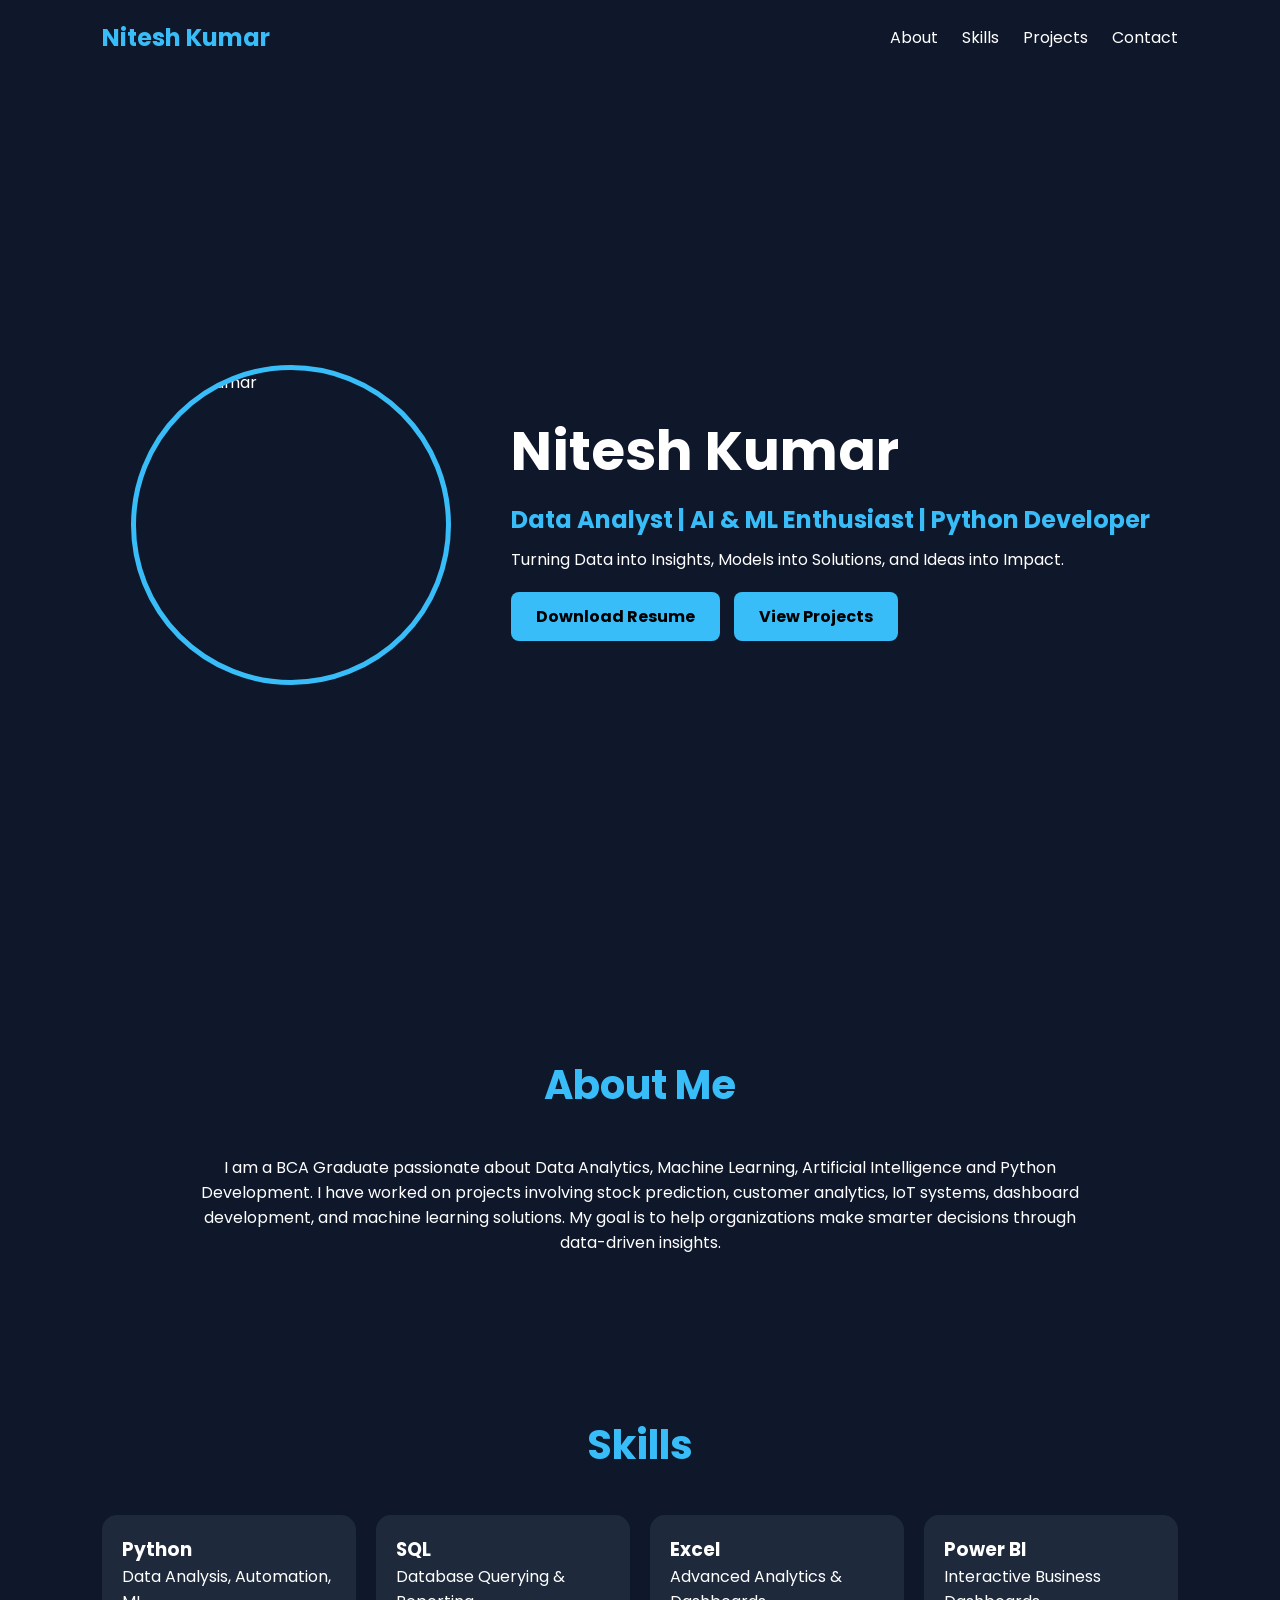
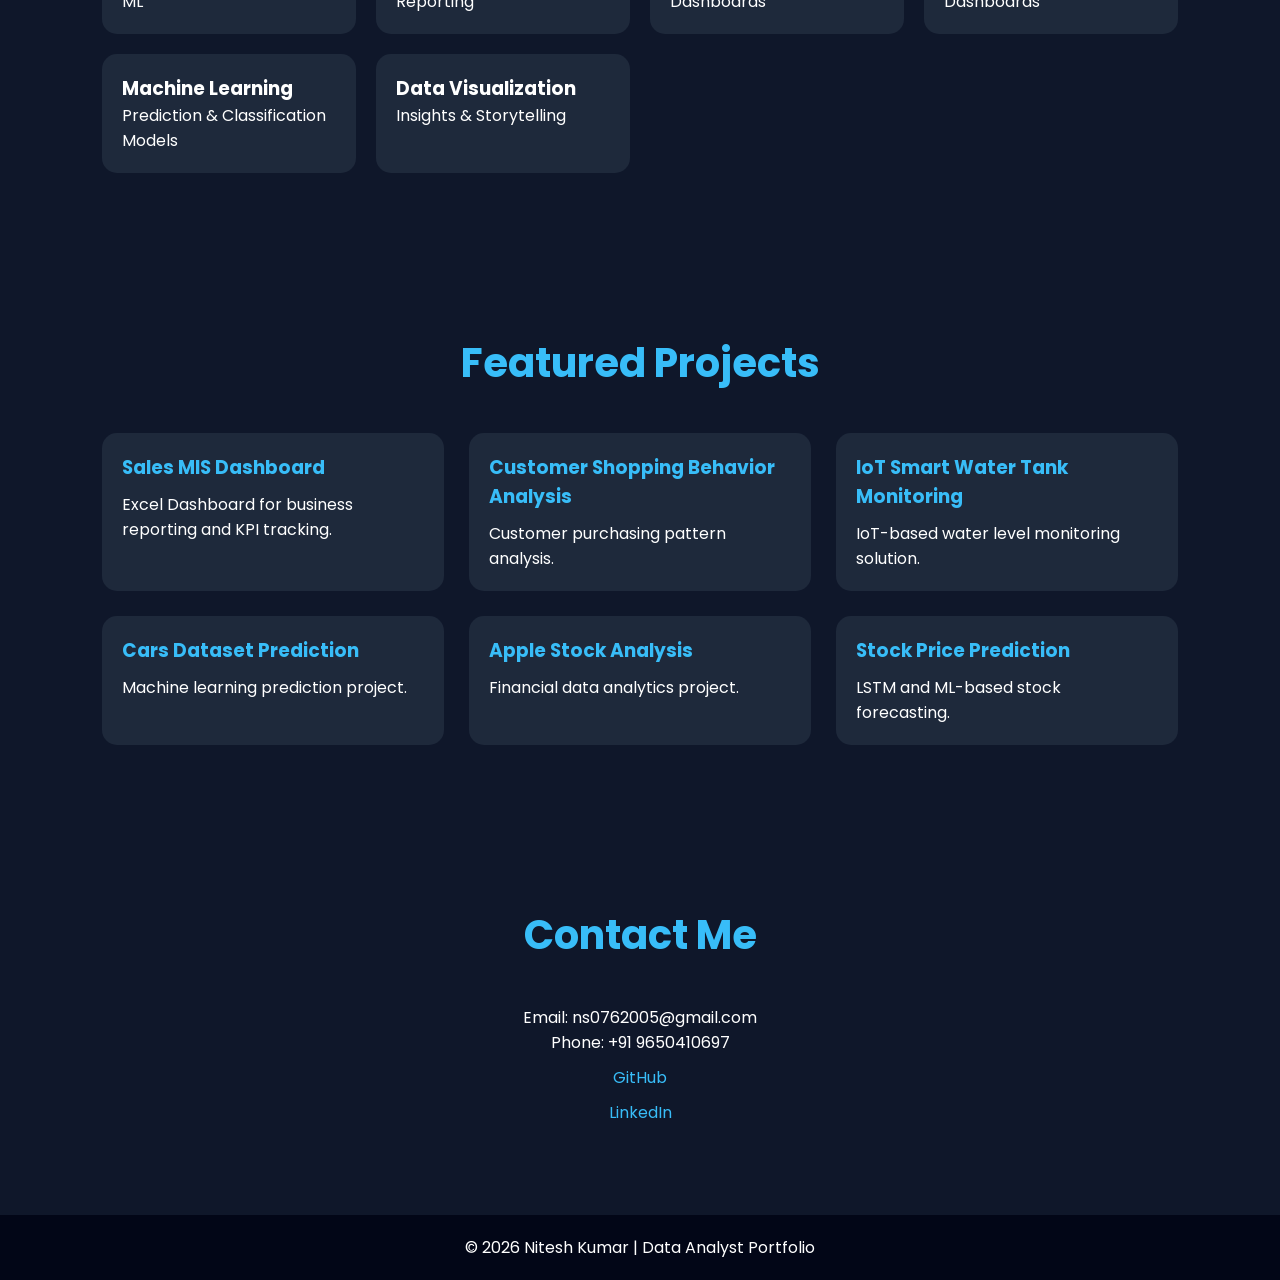
==== index.html @ 4f23d1e6 "Add files via upload" ====
<!DOCTYPE html>
<html lang="en">
<head>
<meta charset="UTF-8">
<meta name="viewport" content="width=device-width, initial-scale=1.0">
<title>Nitesh Kumar | Data Analyst Portfolio</title>

<link href="https://fonts.googleapis.com/css2?family=Poppins:wght@300;400;500;600;700&display=swap" rel="stylesheet">

<style>
*{
margin:0;
padding:0;
box-sizing:border-box;
font-family:'Poppins',sans-serif;
}

body{
background:#0f172a;
color:white;
scroll-behavior:smooth;
}

header{
padding:20px 8%;
display:flex;
justify-content:space-between;
align-items:center;
position:sticky;
top:0;
background:#0f172a;
z-index:1000;
}

.logo{
font-size:24px;
font-weight:700;
color:#38bdf8;
}

nav a{
color:white;
text-decoration:none;
margin-left:20px;
}

.hero{
min-height:100vh;
display:flex;
align-items:center;
justify-content:center;
padding:50px 8%;
gap:60px;
flex-wrap:wrap;
}

.hero img{
width:320px;
height:320px;
object-fit:cover;
border-radius:50%;
border:5px solid #38bdf8;
}

.hero-text h1{
font-size:55px;
}

.hero-text h2{
color:#38bdf8;
margin:10px 0;
}

.btn{
display:inline-block;
padding:12px 25px;
background:#38bdf8;
color:black;
font-weight:bold;
text-decoration:none;
border-radius:8px;
margin-top:20px;
margin-right:10px;
}

section{
padding:80px 8%;
}

.section-title{
font-size:40px;
margin-bottom:40px;
color:#38bdf8;
text-align:center;
}

.skills{
display:grid;
grid-template-columns:repeat(auto-fit,minmax(250px,1fr));
gap:20px;
}

.skill-card{
background:#1e293b;
padding:20px;
border-radius:15px;
}

.projects{
display:grid;
grid-template-columns:repeat(auto-fit,minmax(300px,1fr));
gap:25px;
}

.project-card{
background:#1e293b;
padding:20px;
border-radius:15px;
}

.project-card h3{
color:#38bdf8;
margin-bottom:10px;
}

.contact{
text-align:center;
}

footer{
text-align:center;
padding:20px;
background:#020617;
}

.social a{
color:#38bdf8;
text-decoration:none;
display:block;
margin:10px 0;
}

@media(max-width:768px){
.hero-text h1{
font-size:40px;
}
}
</style>
</head>

<body>

<header>
<div class="logo">Nitesh Kumar</div>

<nav>
<a href="#about">About</a>
<a href="#skills">Skills</a>
<a href="#projects">Projects</a>
<a href="#contact">Contact</a>
</nav>
</header>

<section class="hero">

<img src="profile.jpg" alt="Nitesh Kumar">

<div class="hero-text">
<h1>Nitesh Kumar</h1>

<h2>Data Analyst | AI & ML Enthusiast | Python Developer</h2>

<p>
Turning Data into Insights, Models into Solutions, and Ideas into Impact.
</p>

<a href="resume.pdf" class="btn">Download Resume</a>

<a href="#projects" class="btn">View Projects</a>

</div>
</section>

<section id="about">

<h2 class="section-title">About Me</h2>

<p style="text-align:center; max-width:900px; margin:auto;">

I am a BCA Graduate passionate about Data Analytics,
Machine Learning, Artificial Intelligence and Python Development.

I have worked on projects involving stock prediction,
customer analytics, IoT systems, dashboard development,
and machine learning solutions.

My goal is to help organizations make smarter decisions
through data-driven insights.

</p>

</section>

<section id="skills">

<h2 class="section-title">Skills</h2>

<div class="skills">

<div class="skill-card">
<h3>Python</h3>
<p>Data Analysis, Automation, ML</p>
</div>

<div class="skill-card">
<h3>SQL</h3>
<p>Database Querying & Reporting</p>
</div>

<div class="skill-card">
<h3>Excel</h3>
<p>Advanced Analytics & Dashboards</p>
</div>

<div class="skill-card">
<h3>Power BI</h3>
<p>Interactive Business Dashboards</p>
</div>

<div class="skill-card">
<h3>Machine Learning</h3>
<p>Prediction & Classification Models</p>
</div>

<div class="skill-card">
<h3>Data Visualization</h3>
<p>Insights & Storytelling</p>
</div>

</div>

</section>

<section id="projects">

<h2 class="section-title">Featured Projects</h2>

<div class="projects">

<div class="project-card">
<h3>Sales MIS Dashboard</h3>
<p>Excel Dashboard for business reporting and KPI tracking.</p>
</div>

<div class="project-card">
<h3>Customer Shopping Behavior Analysis</h3>
<p>Customer purchasing pattern analysis.</p>
</div>

<div class="project-card">
<h3>IoT Smart Water Tank Monitoring</h3>
<p>IoT-based water level monitoring solution.</p>
</div>

<div class="project-card">
<h3>Cars Dataset Prediction</h3>
<p>Machine learning prediction project.</p>
</div>

<div class="project-card">
<h3>Apple Stock Analysis</h3>
<p>Financial data analytics project.</p>
</div>

<div class="project-card">
<h3>Stock Price Prediction</h3>
<p>LSTM and ML-based stock forecasting.</p>
</div>

</div>

</section>

<section id="contact">

<h2 class="section-title">Contact Me</h2>

<div class="contact">

<p>Email: ns0762005@gmail.com</p>

<p>Phone: +91 9650410697</p>

<div class="social">

<a href="https://github.com/Nitesh-Datascience">
GitHub
</a>

<a href="https://www.linkedin.com/in/niteshkumar-codlytic">
LinkedIn
</a>

</div>

</div>

</section>

<footer>
© 2026 Nitesh Kumar | Data Analyst Portfolio
</footer>

</body>
</html>
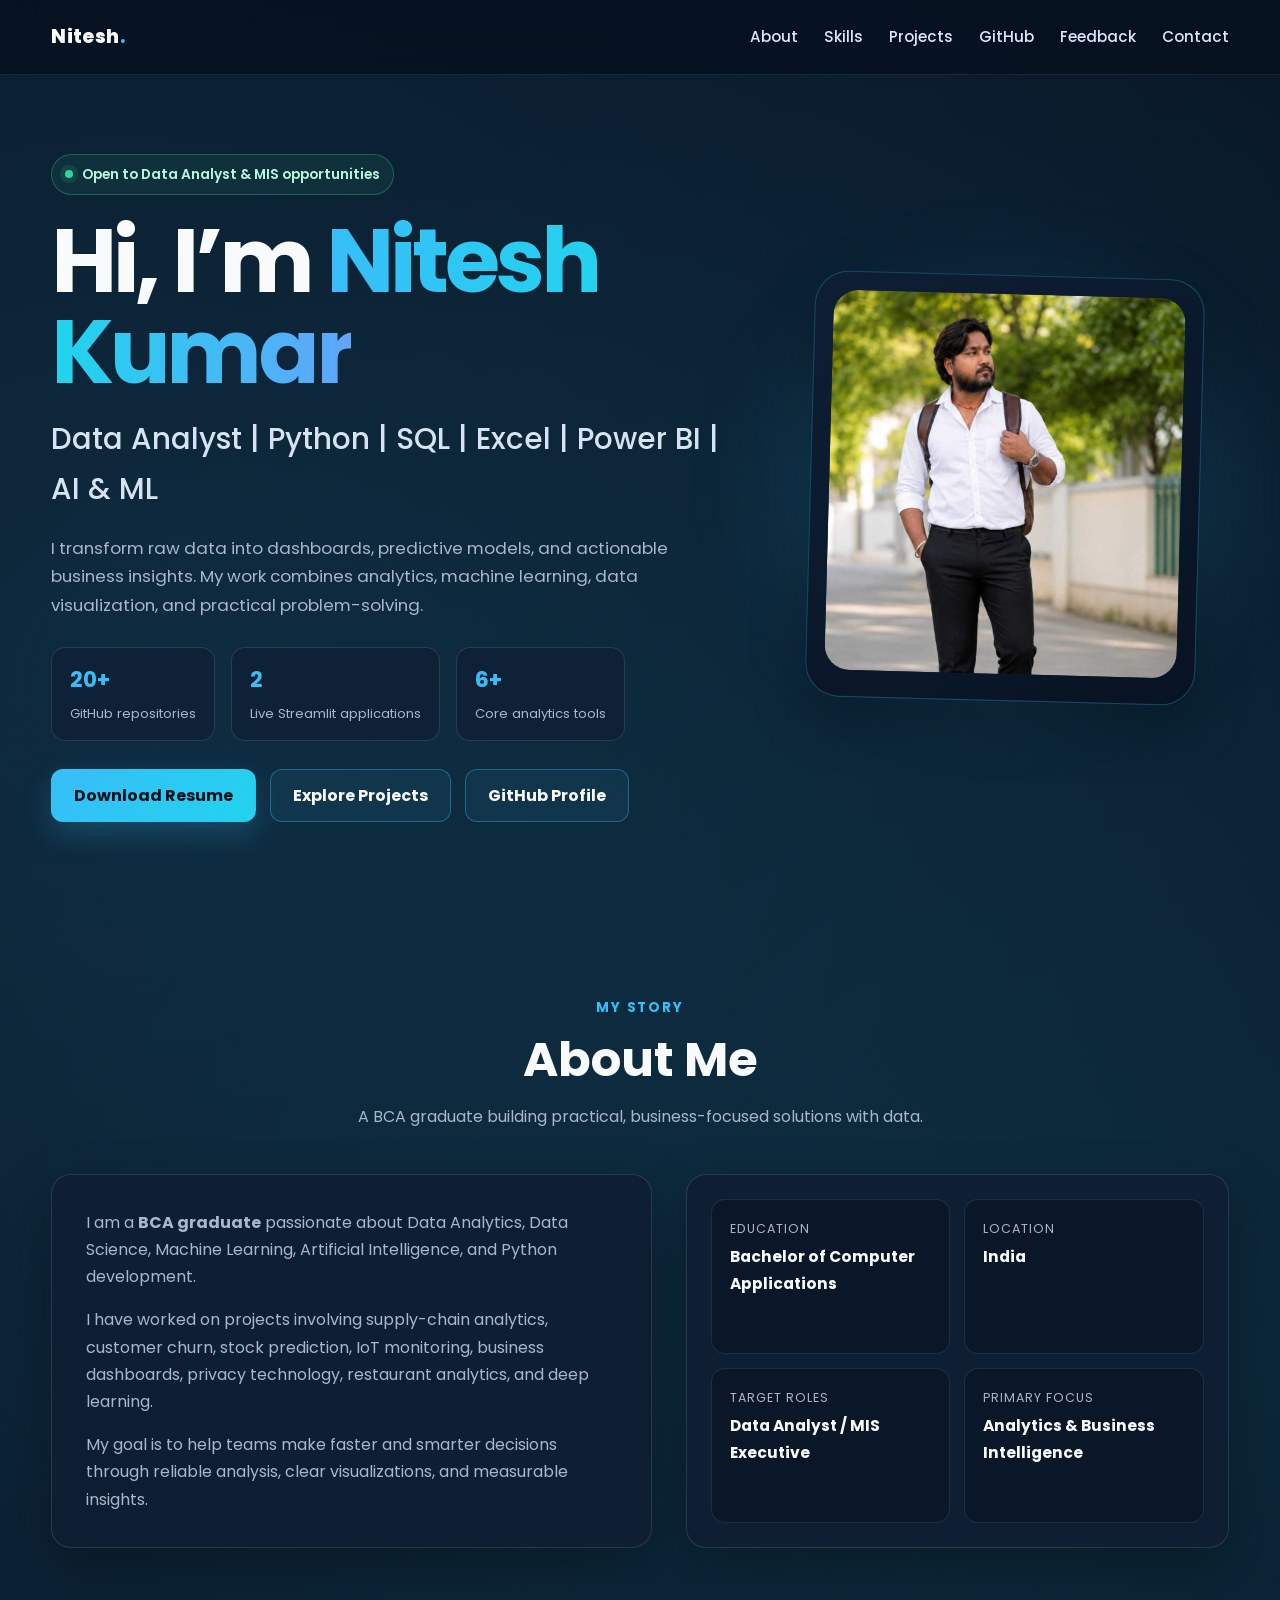
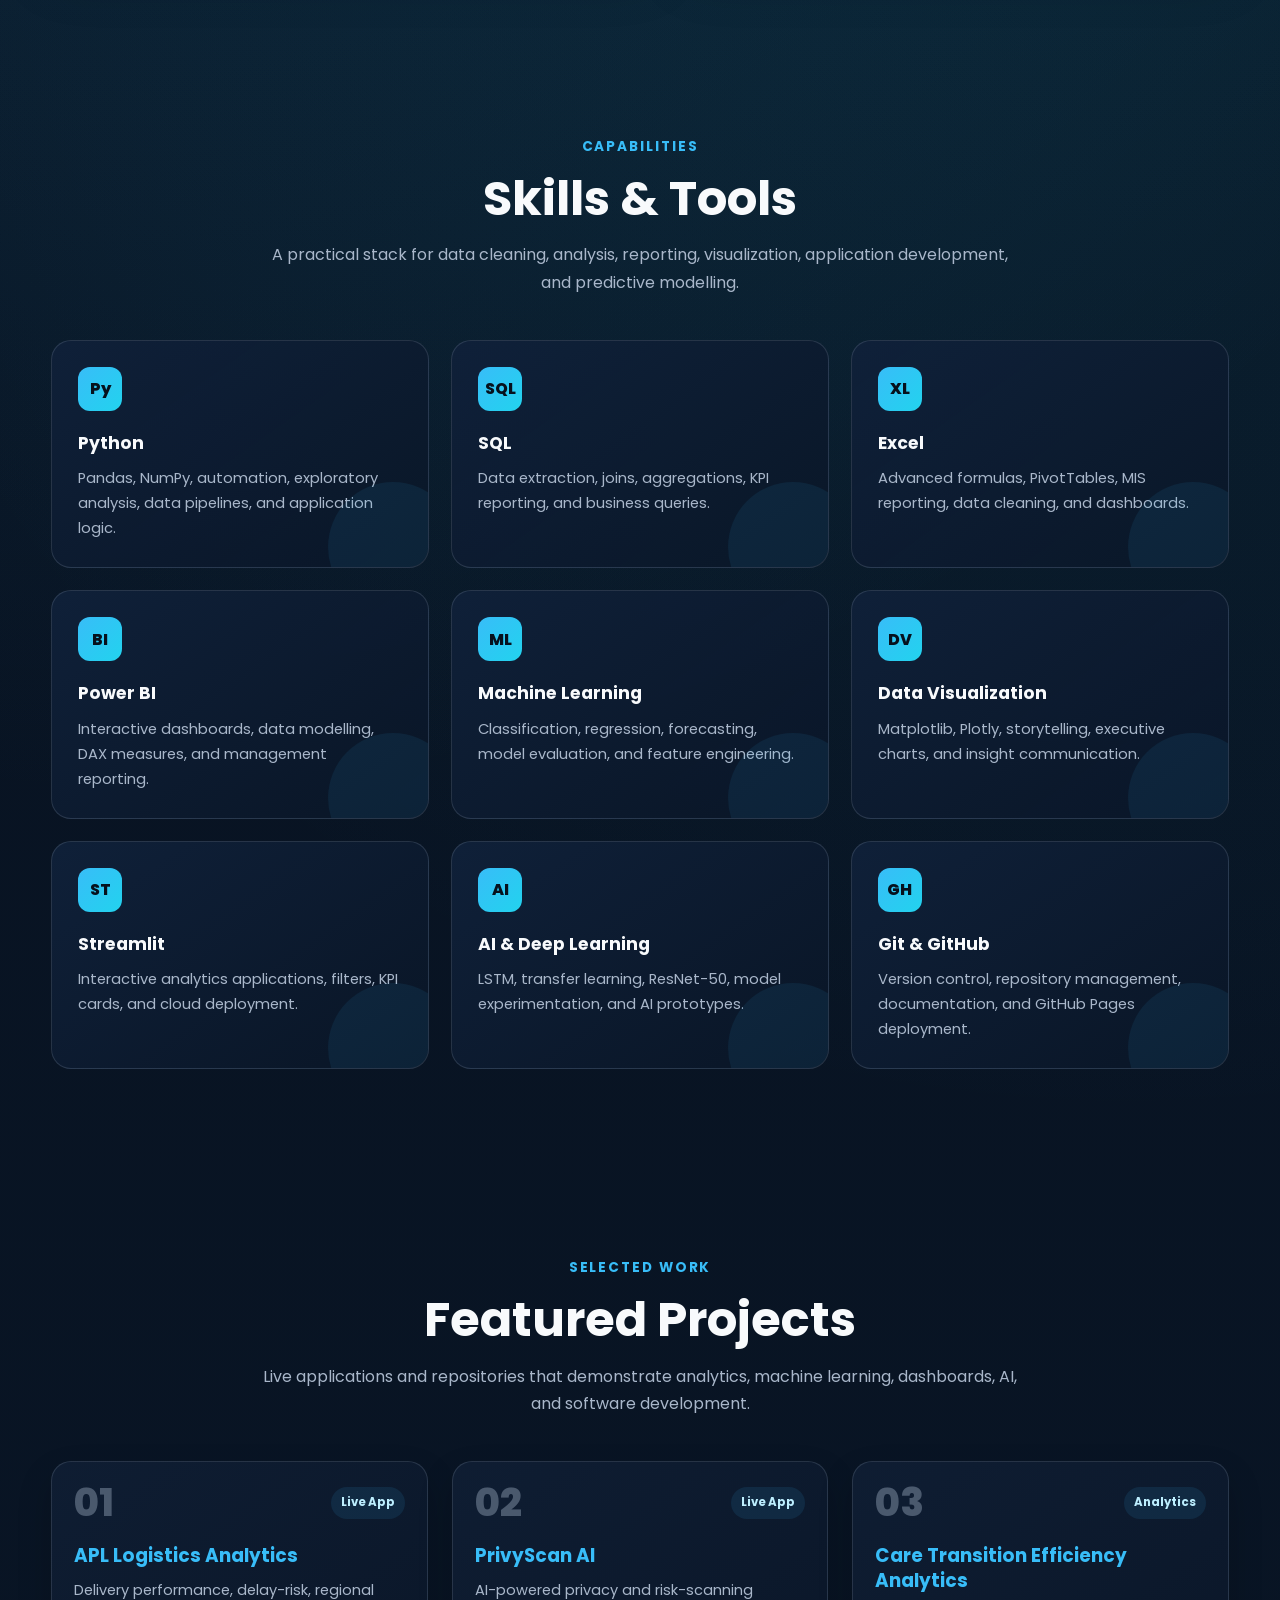
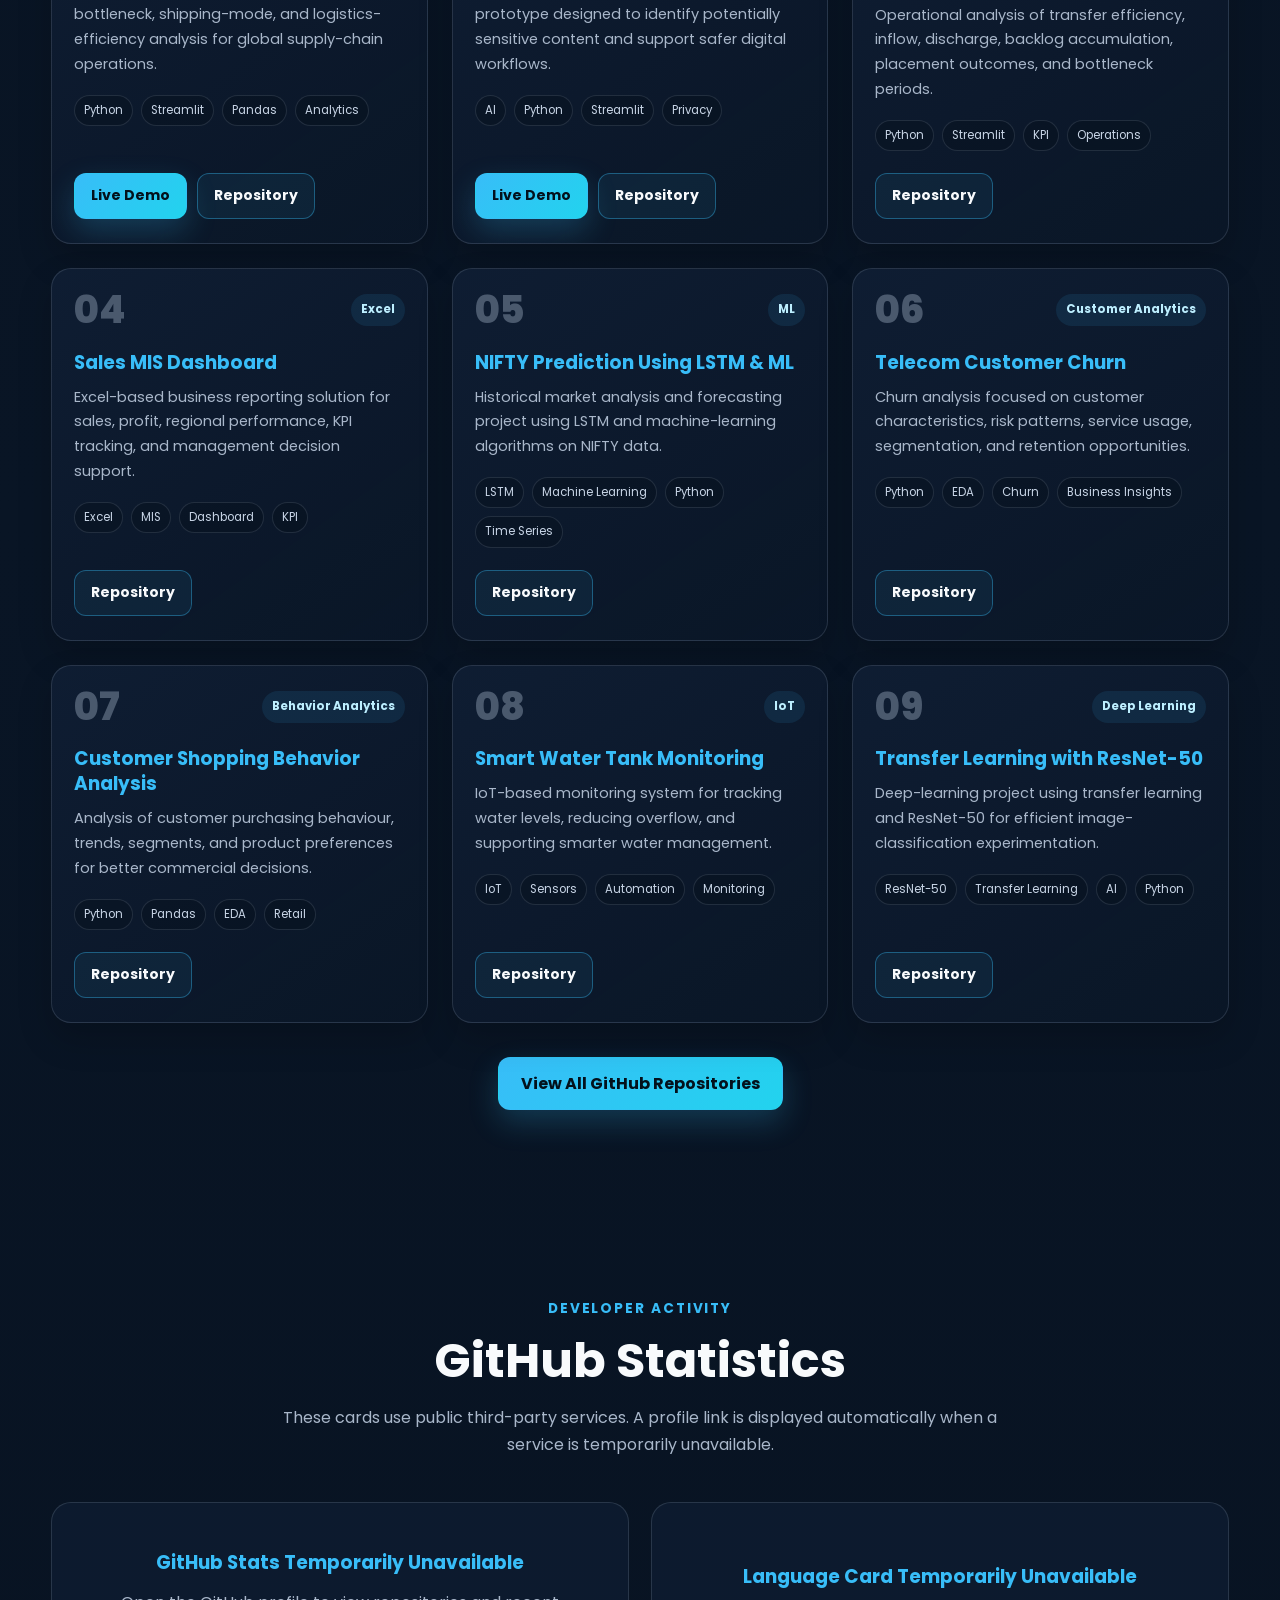
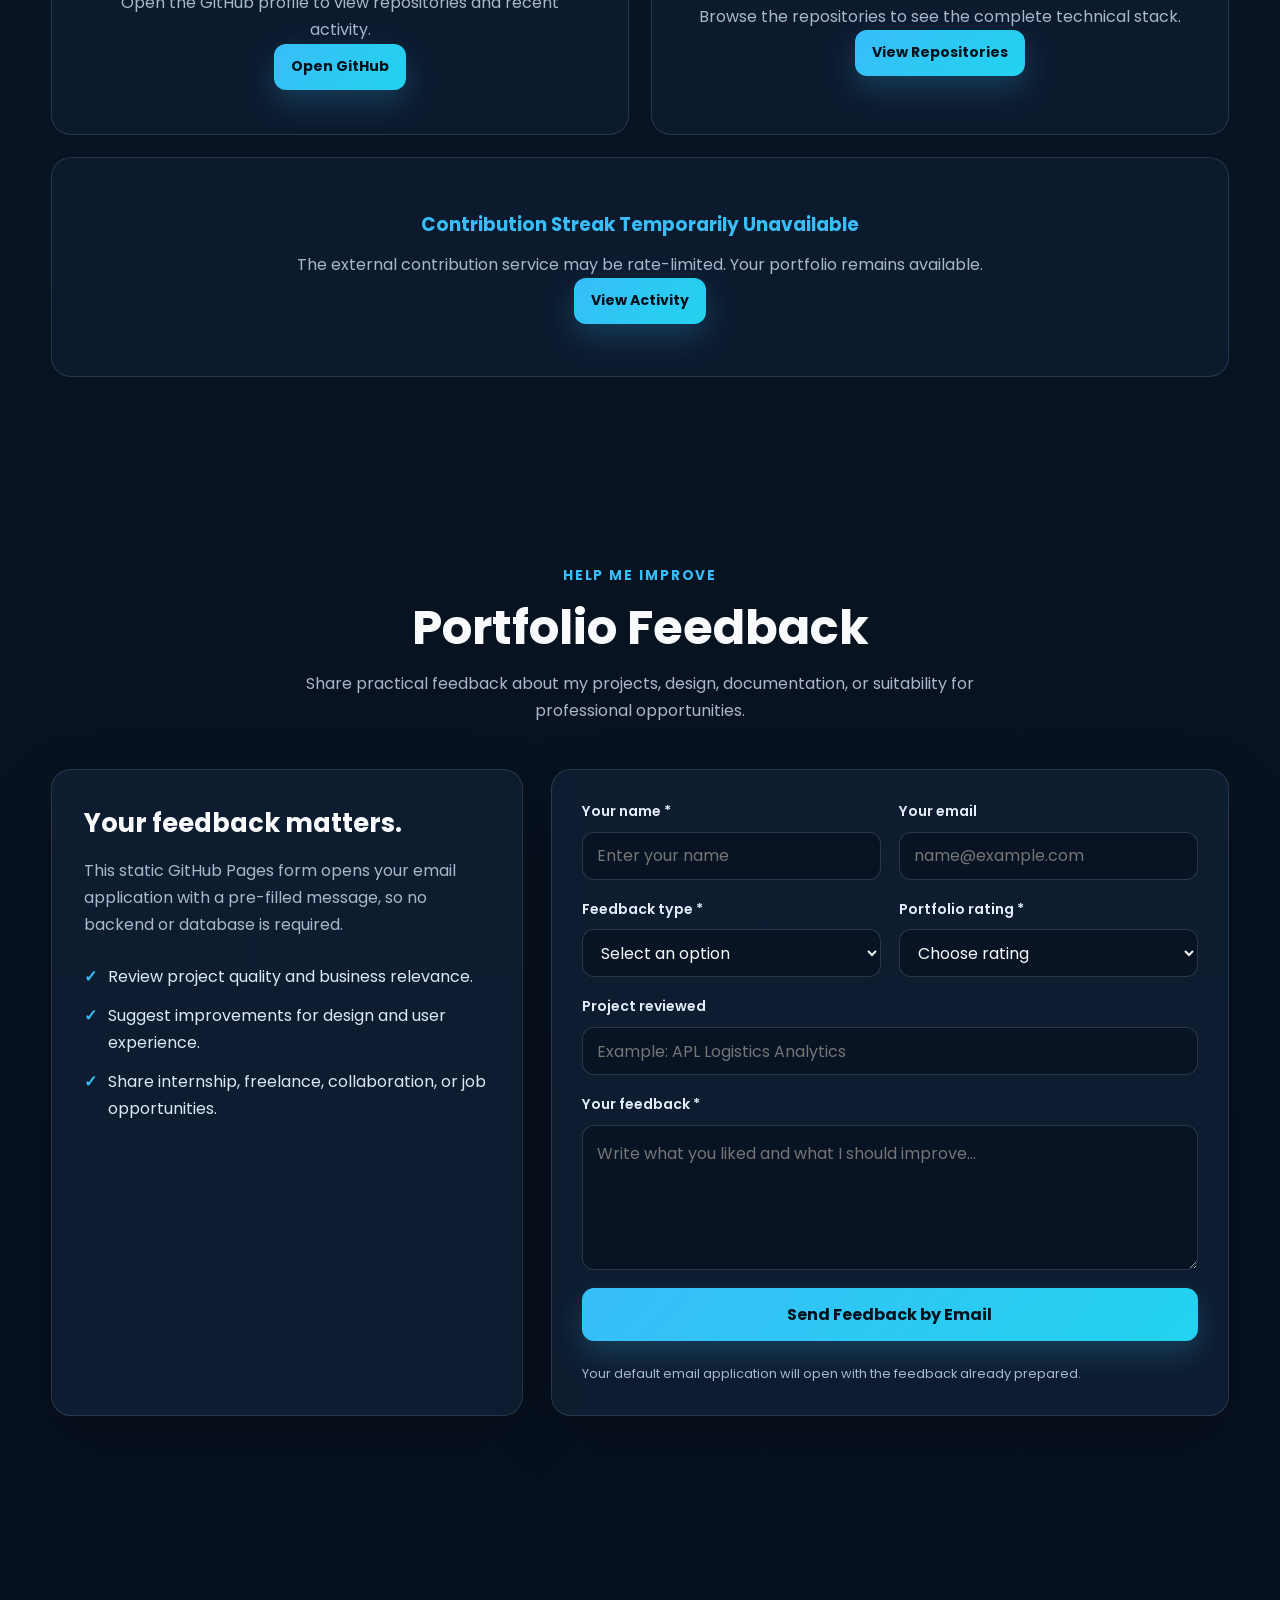
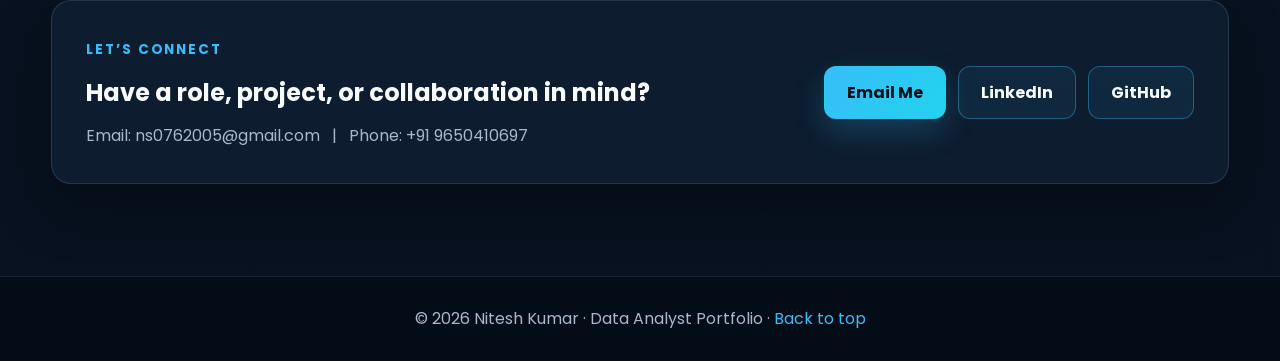
==== commit dcc0a369: "Update index.html" ====
--- a/index.html
+++ b/index.html
@@ -1,315 +1,1684 @@
 <!DOCTYPE html>
 <html lang="en">
 <head>
-<meta charset="UTF-8">
-<meta name="viewport" content="width=device-width, initial-scale=1.0">
-<title>Nitesh Kumar | Data Analyst Portfolio</title>
-
-<link href="https://fonts.googleapis.com/css2?family=Poppins:wght@300;400;500;600;700&display=swap" rel="stylesheet">
-
-<style>
-*{
-margin:0;
-padding:0;
-box-sizing:border-box;
-font-family:'Poppins',sans-serif;
-}
-
-body{
-background:#0f172a;
-color:white;
-scroll-behavior:smooth;
-}
-
-header{
-padding:20px 8%;
-display:flex;
-justify-content:space-between;
-align-items:center;
-position:sticky;
-top:0;
-background:#0f172a;
-z-index:1000;
-}
-
-.logo{
-font-size:24px;
-font-weight:700;
-color:#38bdf8;
-}
-
-nav a{
-color:white;
-text-decoration:none;
-margin-left:20px;
-}
-
-.hero{
-min-height:100vh;
-display:flex;
-align-items:center;
-justify-content:center;
-padding:50px 8%;
-gap:60px;
-flex-wrap:wrap;
-}
-
-.hero img{
-width:320px;
-height:320px;
-object-fit:cover;
-border-radius:50%;
-border:5px solid #38bdf8;
-}
-
-.hero-text h1{
-font-size:55px;
-}
-
-.hero-text h2{
-color:#38bdf8;
-margin:10px 0;
-}
-
-.btn{
-display:inline-block;
-padding:12px 25px;
-background:#38bdf8;
-color:black;
-font-weight:bold;
-text-decoration:none;
-border-radius:8px;
-margin-top:20px;
-margin-right:10px;
-}
-
-section{
-padding:80px 8%;
-}
-
-.section-title{
-font-size:40px;
-margin-bottom:40px;
-color:#38bdf8;
-text-align:center;
-}
-
-.skills{
-display:grid;
-grid-template-columns:repeat(auto-fit,minmax(250px,1fr));
-gap:20px;
-}
-
-.skill-card{
-background:#1e293b;
-padding:20px;
-border-radius:15px;
-}
-
-.projects{
-display:grid;
-grid-template-columns:repeat(auto-fit,minmax(300px,1fr));
-gap:25px;
-}
-
-.project-card{
-background:#1e293b;
-padding:20px;
-border-radius:15px;
-}
-
-.project-card h3{
-color:#38bdf8;
-margin-bottom:10px;
-}
-
-.contact{
-text-align:center;
-}
-
-footer{
-text-align:center;
-padding:20px;
-background:#020617;
-}
-
-.social a{
-color:#38bdf8;
-text-decoration:none;
-display:block;
-margin:10px 0;
-}
-
-@media(max-width:768px){
-.hero-text h1{
-font-size:40px;
-}
-}
-</style>
+  <meta charset="UTF-8" />
+  <meta name="viewport" content="width=device-width, initial-scale=1.0" />
+  <meta
+    name="description"
+    content="Nitesh Kumar's data analytics portfolio featuring Python, SQL, Excel, Power BI, machine learning, AI, and Streamlit projects."
+  />
+  <meta name="author" content="Nitesh Kumar" />
+  <meta name="theme-color" content="#08111f" />
+
+  <title>Nitesh Kumar | Data Analyst Portfolio</title>
+
+  <link rel="preconnect" href="https://fonts.googleapis.com" />
+  <link rel="preconnect" href="https://fonts.gstatic.com" crossorigin />
+  <link
+    href="https://fonts.googleapis.com/css2?family=Poppins:wght@300;400;500;600;700;800&display=swap"
+    rel="stylesheet"
+  />
+
+  <style>
+    :root {
+      --bg: #07111f;
+      --bg-soft: #0b1728;
+      --card: rgba(15, 30, 51, 0.88);
+      --card-strong: #10213a;
+      --primary: #38bdf8;
+      --primary-2: #22d3ee;
+      --text: #f8fafc;
+      --muted: #a9b7ca;
+      --border: rgba(148, 163, 184, 0.2);
+      --success: #34d399;
+      --shadow: 0 22px 55px rgba(0, 0, 0, 0.28);
+      --radius: 20px;
+      --max-width: 1180px;
+    }
+
+    * {
+      margin: 0;
+      padding: 0;
+      box-sizing: border-box;
+    }
+
+    html {
+      scroll-behavior: smooth;
+      scroll-padding-top: 90px;
+    }
+
+    body {
+      min-height: 100vh;
+      overflow-x: hidden;
+      color: var(--text);
+      background:
+        radial-gradient(circle at 10% 10%, rgba(56, 189, 248, 0.14), transparent 28%),
+        radial-gradient(circle at 88% 20%, rgba(34, 211, 238, 0.09), transparent 25%),
+        linear-gradient(180deg, #07111f 0%, #091525 55%, #07111f 100%);
+      font-family: "Poppins", sans-serif;
+      line-height: 1.7;
+    }
+
+    img {
+      max-width: 100%;
+    }
+
+    a {
+      color: inherit;
+    }
+
+    button,
+    input,
+    textarea,
+    select {
+      font: inherit;
+    }
+
+    .container {
+      width: min(92%, var(--max-width));
+      margin-inline: auto;
+    }
+
+    .section {
+      padding: 92px 0;
+    }
+
+    .section-heading {
+      max-width: 760px;
+      margin: 0 auto 44px;
+      text-align: center;
+    }
+
+    .eyebrow {
+      display: inline-flex;
+      align-items: center;
+      gap: 8px;
+      margin-bottom: 12px;
+      color: var(--primary);
+      font-size: 0.85rem;
+      font-weight: 700;
+      letter-spacing: 0.14em;
+      text-transform: uppercase;
+    }
+
+    .section-title {
+      margin-bottom: 14px;
+      font-size: clamp(2rem, 4vw, 3rem);
+      line-height: 1.2;
+    }
+
+    .section-subtitle {
+      color: var(--muted);
+    }
+
+    .gradient-text {
+      color: var(--primary);
+      background: linear-gradient(90deg, #38bdf8, #22d3ee, #60a5fa);
+      -webkit-background-clip: text;
+      background-clip: text;
+      -webkit-text-fill-color: transparent;
+    }
+
+    /* Header */
+    .site-header {
+      position: sticky;
+      top: 0;
+      z-index: 1000;
+      border-bottom: 1px solid rgba(148, 163, 184, 0.14);
+      background: rgba(7, 17, 31, 0.82);
+      backdrop-filter: blur(18px);
+    }
+
+    .navbar {
+      min-height: 74px;
+      display: flex;
+      align-items: center;
+      justify-content: space-between;
+      gap: 24px;
+    }
+
+    .logo {
+      color: var(--text);
+      font-size: 1.2rem;
+      font-weight: 800;
+      text-decoration: none;
+      letter-spacing: 0.02em;
+    }
+
+    .logo span {
+      color: var(--primary);
+    }
+
+    .nav-links {
+      display: flex;
+      align-items: center;
+      gap: 26px;
+      list-style: none;
+    }
+
+    .nav-links a {
+      color: #dbe8f7;
+      font-size: 0.95rem;
+      font-weight: 500;
+      text-decoration: none;
+      transition: color 0.25s ease;
+    }
+
+    .nav-links a:hover {
+      color: var(--primary);
+    }
+
+    .menu-toggle {
+      display: none;
+      padding: 8px;
+      border: 0;
+      color: var(--text);
+      background: transparent;
+      cursor: pointer;
+      font-size: 1.45rem;
+    }
+
+    /* Buttons */
+    .btn-row {
+      display: flex;
+      flex-wrap: wrap;
+      gap: 14px;
+      margin-top: 28px;
+    }
+
+    .btn {
+      display: inline-flex;
+      align-items: center;
+      justify-content: center;
+      gap: 9px;
+      min-height: 48px;
+      padding: 12px 22px;
+      border: 1px solid transparent;
+      border-radius: 12px;
+      font-weight: 700;
+      text-decoration: none;
+      transition:
+        transform 0.25s ease,
+        box-shadow 0.25s ease,
+        background 0.25s ease,
+        border-color 0.25s ease;
+      cursor: pointer;
+    }
+
+    .btn:hover {
+      transform: translateY(-3px);
+    }
+
+    .btn-primary {
+      color: #03111c;
+      background: linear-gradient(135deg, var(--primary), var(--primary-2));
+      box-shadow: 0 12px 30px rgba(56, 189, 248, 0.22);
+    }
+
+    .btn-secondary {
+      color: var(--text);
+      border-color: rgba(56, 189, 248, 0.38);
+      background: rgba(56, 189, 248, 0.07);
+    }
+
+    .btn-small {
+      min-height: 42px;
+      padding: 10px 16px;
+      font-size: 0.88rem;
+    }
+
+    /* Hero */
+    .hero {
+      min-height: calc(100vh - 74px);
+      display: grid;
+      grid-template-columns: 1.2fr 0.8fr;
+      align-items: center;
+      gap: 58px;
+      padding: 72px 0;
+    }
+
+    .hero-badge {
+      display: inline-flex;
+      align-items: center;
+      gap: 9px;
+      padding: 8px 13px;
+      border: 1px solid rgba(52, 211, 153, 0.32);
+      border-radius: 999px;
+      color: #b7f7dc;
+      background: rgba(52, 211, 153, 0.08);
+      font-size: 0.86rem;
+      font-weight: 600;
+    }
+
+    .status-dot {
+      width: 8px;
+      height: 8px;
+      border-radius: 50%;
+      background: var(--success);
+      box-shadow: 0 0 0 5px rgba(52, 211, 153, 0.12);
+    }
+
+    .hero h1 {
+      margin-top: 20px;
+      font-size: clamp(3rem, 7vw, 5.8rem);
+      line-height: 1.02;
+      letter-spacing: -0.045em;
+    }
+
+    .hero h2 {
+      margin-top: 16px;
+      color: #d7e3f2;
+      font-size: clamp(1.25rem, 2.3vw, 1.85rem);
+      font-weight: 500;
+    }
+
+    .hero p {
+      max-width: 720px;
+      margin-top: 20px;
+      color: var(--muted);
+      font-size: 1.05rem;
+    }
+
+    .hero-stats {
+      display: flex;
+      flex-wrap: wrap;
+      gap: 16px;
+      margin-top: 28px;
+    }
+
+    .hero-stat {
+      min-width: 145px;
+      padding: 14px 18px;
+      border: 1px solid var(--border);
+      border-radius: 14px;
+      background: rgba(15, 30, 51, 0.68);
+    }
+
+    .hero-stat strong {
+      display: block;
+      color: var(--primary);
+      font-size: 1.35rem;
+    }
+
+    .hero-stat span {
+      color: var(--muted);
+      font-size: 0.82rem;
+    }
+
+    .profile-wrap {
+      position: relative;
+      display: flex;
+      justify-content: center;
+    }
+
+    .profile-glow {
+      position: absolute;
+      inset: 8% 5%;
+      border-radius: 50%;
+      background: rgba(56, 189, 248, 0.22);
+      filter: blur(55px);
+    }
+
+    .profile-card {
+      position: relative;
+      width: min(390px, 92vw);
+      padding: 18px;
+      border: 1px solid rgba(56, 189, 248, 0.28);
+      border-radius: 34px;
+      background: linear-gradient(145deg, rgba(14, 30, 52, 0.97), rgba(8, 18, 33, 0.95));
+      box-shadow: var(--shadow);
+      transform: rotate(1.5deg);
+    }
+
+    .profile-card img {
+      width: 100%;
+      aspect-ratio: 1 / 1.08;
+      object-fit: cover;
+      border-radius: 25px;
+      background: #0c1a2d;
+    }
+
+    .profile-fallback {
+      display: none;
+      place-items: center;
+      width: 100%;
+      aspect-ratio: 1 / 1.08;
+      border-radius: 25px;
+      color: var(--primary);
+      background:
+        linear-gradient(135deg, rgba(56, 189, 248, 0.13), rgba(34, 211, 238, 0.05)),
+        #0c1a2d;
+      font-size: 5rem;
+      font-weight: 800;
+    }
+
+    /* About */
+    .about-grid {
+      display: grid;
+      grid-template-columns: 1.05fr 0.95fr;
+      gap: 34px;
+    }
+
+    .glass-card {
+      border: 1px solid var(--border);
+      border-radius: var(--radius);
+      background: var(--card);
+      box-shadow: var(--shadow);
+    }
+
+    .about-copy {
+      padding: 34px;
+    }
+
+    .about-copy p {
+      color: var(--muted);
+    }
+
+    .about-copy p + p {
+      margin-top: 16px;
+    }
+
+    .quick-info {
+      display: grid;
+      grid-template-columns: repeat(2, minmax(0, 1fr));
+      gap: 14px;
+      padding: 24px;
+    }
+
+    .info-item {
+      padding: 18px;
+      border: 1px solid rgba(148, 163, 184, 0.16);
+      border-radius: 14px;
+      background: rgba(7, 17, 31, 0.5);
+    }
+
+    .info-item span {
+      display: block;
+      margin-bottom: 4px;
+      color: var(--muted);
+      font-size: 0.78rem;
+      text-transform: uppercase;
+      letter-spacing: 0.08em;
+    }
+
+    .info-item strong {
+      font-size: 0.97rem;
+    }
+
+    /* Skills */
+    .skills-grid {
+      display: grid;
+      grid-template-columns: repeat(3, minmax(0, 1fr));
+      gap: 22px;
+    }
+
+    .skill-card {
+      position: relative;
+      overflow: hidden;
+      min-height: 185px;
+      padding: 26px;
+      border: 1px solid var(--border);
+      border-radius: var(--radius);
+      background: linear-gradient(145deg, rgba(16, 33, 58, 0.94), rgba(10, 22, 39, 0.92));
+      transition:
+        transform 0.28s ease,
+        border-color 0.28s ease;
+    }
+
+    .skill-card::after {
+      content: "";
+      position: absolute;
+      right: -30px;
+      bottom: -45px;
+      width: 130px;
+      height: 130px;
+      border-radius: 50%;
+      background: rgba(56, 189, 248, 0.08);
+    }
+
+    .skill-card:hover {
+      transform: translateY(-7px);
+      border-color: rgba(56, 189, 248, 0.48);
+    }
+
+    .skill-icon {
+      display: grid;
+      place-items: center;
+      width: 44px;
+      height: 44px;
+      margin-bottom: 18px;
+      border-radius: 12px;
+      color: #06111d;
+      background: linear-gradient(135deg, var(--primary), var(--primary-2));
+      font-weight: 800;
+    }
+
+    .skill-card h3 {
+      margin-bottom: 8px;
+      font-size: 1.08rem;
+    }
+
+    .skill-card p {
+      color: var(--muted);
+      font-size: 0.92rem;
+    }
+
+    /* Projects */
+    .projects-grid {
+      display: grid;
+      grid-template-columns: repeat(3, minmax(0, 1fr));
+      gap: 24px;
+    }
+
+    .project-card {
+      display: flex;
+      flex-direction: column;
+      min-height: 100%;
+      overflow: hidden;
+      border: 1px solid var(--border);
+      border-radius: var(--radius);
+      background: linear-gradient(145deg, rgba(15, 30, 51, 0.97), rgba(10, 22, 39, 0.95));
+      box-shadow: 0 16px 34px rgba(0, 0, 0, 0.18);
+      transition:
+        transform 0.28s ease,
+        border-color 0.28s ease;
+    }
+
+    .project-card:hover {
+      transform: translateY(-8px);
+      border-color: rgba(56, 189, 248, 0.5);
+    }
+
+    .project-top {
+      display: flex;
+      align-items: center;
+      justify-content: space-between;
+      padding: 22px 22px 0;
+    }
+
+    .project-number {
+      color: rgba(148, 163, 184, 0.45);
+      font-size: 2.4rem;
+      font-weight: 800;
+      line-height: 1;
+    }
+
+    .project-badge {
+      padding: 6px 10px;
+      border-radius: 999px;
+      color: #bdefff;
+      background: rgba(56, 189, 248, 0.1);
+      font-size: 0.73rem;
+      font-weight: 700;
+    }
+
+    .project-content {
+      display: flex;
+      flex: 1;
+      flex-direction: column;
+      padding: 20px 22px 24px;
+    }
+
+    .project-card h3 {
+      margin-bottom: 10px;
+      color: var(--primary);
+      font-size: 1.16rem;
+      line-height: 1.35;
+    }
+
+    .project-card p {
+      color: var(--muted);
+      font-size: 0.91rem;
+    }
+
+    .tech-list {
+      display: flex;
+      flex-wrap: wrap;
+      gap: 8px;
+      margin-top: 18px;
+    }
+
+    .tech-list span {
+      padding: 5px 9px;
+      border: 1px solid rgba(148, 163, 184, 0.18);
+      border-radius: 999px;
+      color: #c8d5e6;
+      background: rgba(7, 17, 31, 0.48);
+      font-size: 0.72rem;
+    }
+
+    .project-actions {
+      display: flex;
+      flex-wrap: wrap;
+      gap: 10px;
+      margin-top: auto;
+      padding-top: 22px;
+    }
+
+    /* GitHub Stats */
+    .stats-grid {
+      display: grid;
+      grid-template-columns: 1fr 1fr;
+      gap: 22px;
+    }
+
+    .stats-card {
+      min-height: 220px;
+      display: grid;
+      place-items: center;
+      padding: 14px;
+      overflow: hidden;
+      border: 1px solid var(--border);
+      border-radius: var(--radius);
+      background: rgba(15, 30, 51, 0.76);
+    }
+
+    .stats-card img {
+      width: 100%;
+      height: auto;
+      display: block;
+    }
+
+    .stats-card-wide {
+      grid-column: 1 / -1;
+    }
+
+    .stats-fallback {
+      display: none;
+      padding: 30px;
+      text-align: center;
+    }
+
+    .stats-fallback h3 {
+      margin-bottom: 10px;
+      color: var(--primary);
+    }
+
+    .stats-fallback p {
+      color: var(--muted);
+    }
+
+    /* Feedback */
+    .feedback-grid {
+      display: grid;
+      grid-template-columns: 0.82fr 1.18fr;
+      gap: 28px;
+    }
+
+    .feedback-copy {
+      padding: 32px;
+    }
+
+    .feedback-copy h3 {
+      margin-bottom: 12px;
+      font-size: 1.6rem;
+    }
+
+    .feedback-copy p {
+      color: var(--muted);
+    }
+
+    .feedback-points {
+      display: grid;
+      gap: 12px;
+      margin-top: 24px;
+    }
+
+    .feedback-point {
+      display: flex;
+      gap: 11px;
+      align-items: flex-start;
+      color: #dce8f6;
+    }
+
+    .feedback-point span {
+      color: var(--primary);
+      font-weight: 800;
+    }
+
+    .feedback-form {
+      padding: 30px;
+    }
+
+    .form-grid {
+      display: grid;
+      grid-template-columns: repeat(2, minmax(0, 1fr));
+      gap: 18px;
+    }
+
+    .form-group {
+      display: grid;
+      gap: 8px;
+    }
+
+    .form-group.full {
+      grid-column: 1 / -1;
+    }
+
+    label {
+      color: #e5edf8;
+      font-size: 0.88rem;
+      font-weight: 600;
+    }
+
+    input,
+    select,
+    textarea {
+      width: 100%;
+      border: 1px solid rgba(148, 163, 184, 0.25);
+      border-radius: 12px;
+      outline: none;
+      color: var(--text);
+      background: rgba(7, 17, 31, 0.74);
+      transition:
+        border-color 0.25s ease,
+        box-shadow 0.25s ease;
+    }
+
+    input,
+    select {
+      height: 48px;
+      padding: 0 14px;
+    }
+
+    textarea {
+      min-height: 145px;
+      padding: 14px;
+      resize: vertical;
+    }
+
+    input:focus,
+    select:focus,
+    textarea:focus {
+      border-color: var(--primary);
+      box-shadow: 0 0 0 4px rgba(56, 189, 248, 0.11);
+    }
+
+    select option {
+      color: #111827;
+    }
+
+    .form-note {
+      margin-top: 14px;
+      color: var(--muted);
+      font-size: 0.8rem;
+    }
+
+    .form-status {
+      display: none;
+      margin-top: 15px;
+      padding: 12px 14px;
+      border: 1px solid rgba(52, 211, 153, 0.3);
+      border-radius: 10px;
+      color: #baf7dd;
+      background: rgba(52, 211, 153, 0.08);
+      font-size: 0.88rem;
+    }
+
+    /* Contact */
+    .contact-card {
+      display: grid;
+      grid-template-columns: 1fr auto;
+      align-items: center;
+      gap: 28px;
+      padding: 34px;
+    }
+
+    .contact-card p {
+      margin-top: 8px;
+      color: var(--muted);
+    }
+
+    .contact-links {
+      display: flex;
+      flex-wrap: wrap;
+      justify-content: flex-end;
+      gap: 12px;
+    }
+
+    /* Footer */
+    footer {
+      padding: 28px 0;
+      border-top: 1px solid rgba(148, 163, 184, 0.14);
+      color: var(--muted);
+      text-align: center;
+      background: rgba(3, 10, 20, 0.58);
+    }
+
+    footer a {
+      color: var(--primary);
+      text-decoration: none;
+    }
+
+    /* Reveal */
+    .reveal {
+      opacity: 0;
+      transform: translateY(24px);
+      transition:
+        opacity 0.65s ease,
+        transform 0.65s ease;
+    }
+
+    .reveal.visible {
+      opacity: 1;
+      transform: translateY(0);
+    }
+
+    @media (max-width: 980px) {
+      .hero,
+      .about-grid,
+      .feedback-grid {
+        grid-template-columns: 1fr;
+      }
+
+      .hero {
+        text-align: center;
+      }
+
+      .hero p,
+      .hero .btn-row,
+      .hero-stats {
+        margin-inline: auto;
+        justify-content: center;
+      }
+
+      .profile-wrap {
+        order: -1;
+      }
+
+      .profile-card {
+        width: min(330px, 82vw);
+      }
+
+      .skills-grid,
+      .projects-grid {
+        grid-template-columns: repeat(2, minmax(0, 1fr));
+      }
+    }
+
+    @media (max-width: 760px) {
+      .menu-toggle {
+        display: block;
+      }
+
+      .nav-links {
+        position: absolute;
+        top: 74px;
+        left: 4%;
+        right: 4%;
+        display: none;
+        flex-direction: column;
+        align-items: stretch;
+        gap: 0;
+        overflow: hidden;
+        border: 1px solid var(--border);
+        border-radius: 14px;
+        background: #0b1728;
+        box-shadow: var(--shadow);
+      }
+
+      .nav-links.open {
+        display: flex;
+      }
+
+      .nav-links a {
+        display: block;
+        padding: 14px 18px;
+        border-bottom: 1px solid rgba(148, 163, 184, 0.1);
+      }
+
+      .skills-grid,
+      .projects-grid,
+      .stats-grid,
+      .form-grid,
+      .quick-info {
+        grid-template-columns: 1fr;
+      }
+
+      .stats-card-wide {
+        grid-column: auto;
+      }
+
+      .section {
+        padding: 74px 0;
+      }
+
+      .hero {
+        min-height: auto;
+        padding: 52px 0 74px;
+      }
+
+      .contact-card {
+        grid-template-columns: 1fr;
+        text-align: center;
+      }
+
+      .contact-links {
+        justify-content: center;
+      }
+    }
+
+    @media (max-width: 480px) {
+      .btn {
+        width: 100%;
+      }
+
+      .hero-stat {
+        flex: 1 1 100%;
+      }
+
+      .about-copy,
+      .feedback-copy,
+      .feedback-form,
+      .contact-card {
+        padding: 24px;
+      }
+    }
+  </style>
 </head>
 
 <body>
-
-<header>
-<div class="logo">Nitesh Kumar</div>
-
-<nav>
-<a href="#about">About</a>
-<a href="#skills">Skills</a>
-<a href="#projects">Projects</a>
-<a href="#contact">Contact</a>
-</nav>
-</header>
-
-<section class="hero">
-
-<img src="profile.jpg" alt="Nitesh Kumar">
-
-<div class="hero-text">
-<h1>Nitesh Kumar</h1>
-
-<h2>Data Analyst | AI & ML Enthusiast | Python Developer</h2>
-
-<p>
-Turning Data into Insights, Models into Solutions, and Ideas into Impact.
-</p>
-
-<a href="resume.pdf" class="btn">Download Resume</a>
-
-<a href="#projects" class="btn">View Projects</a>
-
-</div>
-</section>
-
-<section id="about">
-
-<h2 class="section-title">About Me</h2>
-
-<p style="text-align:center; max-width:900px; margin:auto;">
-
-I am a BCA Graduate passionate about Data Analytics,
-Machine Learning, Artificial Intelligence and Python Development.
-
-I have worked on projects involving stock prediction,
-customer analytics, IoT systems, dashboard development,
-and machine learning solutions.
-
-My goal is to help organizations make smarter decisions
-through data-driven insights.
-
-</p>
-
-</section>
-
-<section id="skills">
-
-<h2 class="section-title">Skills</h2>
-
-<div class="skills">
-
-<div class="skill-card">
-<h3>Python</h3>
-<p>Data Analysis, Automation, ML</p>
-</div>
-
-<div class="skill-card">
-<h3>SQL</h3>
-<p>Database Querying & Reporting</p>
-</div>
-
-<div class="skill-card">
-<h3>Excel</h3>
-<p>Advanced Analytics & Dashboards</p>
-</div>
-
-<div class="skill-card">
-<h3>Power BI</h3>
-<p>Interactive Business Dashboards</p>
-</div>
-
-<div class="skill-card">
-<h3>Machine Learning</h3>
-<p>Prediction & Classification Models</p>
-</div>
-
-<div class="skill-card">
-<h3>Data Visualization</h3>
-<p>Insights & Storytelling</p>
-</div>
-
-</div>
-
-</section>
-
-<section id="projects">
-
-<h2 class="section-title">Featured Projects</h2>
-
-<div class="projects">
-
-<div class="project-card">
-<h3>Sales MIS Dashboard</h3>
-<p>Excel Dashboard for business reporting and KPI tracking.</p>
-</div>
-
-<div class="project-card">
-<h3>Customer Shopping Behavior Analysis</h3>
-<p>Customer purchasing pattern analysis.</p>
-</div>
-
-<div class="project-card">
-<h3>IoT Smart Water Tank Monitoring</h3>
-<p>IoT-based water level monitoring solution.</p>
-</div>
-
-<div class="project-card">
-<h3>Cars Dataset Prediction</h3>
-<p>Machine learning prediction project.</p>
-</div>
-
-<div class="project-card">
-<h3>Apple Stock Analysis</h3>
-<p>Financial data analytics project.</p>
-</div>
-
-<div class="project-card">
-<h3>Stock Price Prediction</h3>
-<p>LSTM and ML-based stock forecasting.</p>
-</div>
-
-</div>
-
-</section>
-
-<section id="contact">
-
-<h2 class="section-title">Contact Me</h2>
-
-<div class="contact">
-
-<p>Email: ns0762005@gmail.com</p>
-
-<p>Phone: +91 9650410697</p>
-
-<div class="social">
-
-<a href="https://github.com/Nitesh-Datascience">
-GitHub
-</a>
-
-<a href="https://www.linkedin.com/in/niteshkumar-codlytic">
-LinkedIn
-</a>
-
-</div>
-
-</div>
-
-</section>
-
-<footer>
-© 2026 Nitesh Kumar | Data Analyst Portfolio
-</footer>
-
+  <header class="site-header">
+    <div class="container navbar">
+      <a href="#home" class="logo">Nitesh<span>.</span></a>
+
+      <button
+        class="menu-toggle"
+        id="menuToggle"
+        type="button"
+        aria-label="Open navigation menu"
+        aria-expanded="false"
+      >
+        ☰
+      </button>
+
+      <nav aria-label="Main navigation">
+        <ul class="nav-links" id="navLinks">
+          <li><a href="#about">About</a></li>
+          <li><a href="#skills">Skills</a></li>
+          <li><a href="#projects">Projects</a></li>
+          <li><a href="#github">GitHub</a></li>
+          <li><a href="#feedback">Feedback</a></li>
+          <li><a href="#contact">Contact</a></li>
+        </ul>
+      </nav>
+    </div>
+  </header>
+
+  <main>
+    <section class="container hero" id="home">
+      <div class="hero-content reveal">
+        <div class="hero-badge">
+          <span class="status-dot"></span>
+          Open to Data Analyst & MIS opportunities
+        </div>
+
+        <h1>
+          Hi, I’m <span class="gradient-text">Nitesh Kumar</span>
+        </h1>
+
+        <h2>Data Analyst | Python | SQL | Excel | Power BI | AI & ML</h2>
+
+        <p>
+          I transform raw data into dashboards, predictive models, and actionable
+          business insights. My work combines analytics, machine learning, data
+          visualization, and practical problem-solving.
+        </p>
+
+        <div class="hero-stats">
+          <div class="hero-stat">
+            <strong>20+</strong>
+            <span>GitHub repositories</span>
+          </div>
+          <div class="hero-stat">
+            <strong>2</strong>
+            <span>Live Streamlit applications</span>
+          </div>
+          <div class="hero-stat">
+            <strong>6+</strong>
+            <span>Core analytics tools</span>
+          </div>
+        </div>
+
+        <div class="btn-row">
+          <a href="resume.pdf" class="btn btn-primary" download>Download Resume</a>
+          <a href="#projects" class="btn btn-secondary">Explore Projects</a>
+          <a
+            href="https://github.com/Nitesh-Datascience"
+            class="btn btn-secondary"
+            target="_blank"
+            rel="noopener noreferrer"
+          >
+            GitHub Profile
+          </a>
+        </div>
+      </div>
+
+      <div class="profile-wrap reveal">
+        <div class="profile-glow"></div>
+        <div class="profile-card">
+          <img
+            id="profileImage"
+            src="profile.jpg"
+            alt="Portrait of Nitesh Kumar"
+            onerror="showProfileFallback()"
+          />
+          <div class="profile-fallback" id="profileFallback" aria-label="Nitesh Kumar initials">
+            NK
+          </div>
+        </div>
+      </div>
+    </section>
+
+    <section class="section" id="about">
+      <div class="container">
+        <div class="section-heading reveal">
+          <span class="eyebrow">My Story</span>
+          <h2 class="section-title">About Me</h2>
+          <p class="section-subtitle">
+            A BCA graduate building practical, business-focused solutions with data.
+          </p>
+        </div>
+
+        <div class="about-grid">
+          <article class="glass-card about-copy reveal">
+            <p>
+              I am a <strong>BCA graduate</strong> passionate about Data Analytics,
+              Data Science, Machine Learning, Artificial Intelligence, and Python
+              development.
+            </p>
+            <p>
+              I have worked on projects involving supply-chain analytics, customer
+              churn, stock prediction, IoT monitoring, business dashboards, privacy
+              technology, restaurant analytics, and deep learning.
+            </p>
+            <p>
+              My goal is to help teams make faster and smarter decisions through
+              reliable analysis, clear visualizations, and measurable insights.
+            </p>
+          </article>
+
+          <div class="glass-card quick-info reveal">
+            <div class="info-item">
+              <span>Education</span>
+              <strong>Bachelor of Computer Applications</strong>
+            </div>
+            <div class="info-item">
+              <span>Location</span>
+              <strong>India</strong>
+            </div>
+            <div class="info-item">
+              <span>Target Roles</span>
+              <strong>Data Analyst / MIS Executive</strong>
+            </div>
+            <div class="info-item">
+              <span>Primary Focus</span>
+              <strong>Analytics & Business Intelligence</strong>
+            </div>
+          </div>
+        </div>
+      </div>
+    </section>
+
+    <section class="section" id="skills">
+      <div class="container">
+        <div class="section-heading reveal">
+          <span class="eyebrow">Capabilities</span>
+          <h2 class="section-title">Skills & Tools</h2>
+          <p class="section-subtitle">
+            A practical stack for data cleaning, analysis, reporting, visualization,
+            application development, and predictive modelling.
+          </p>
+        </div>
+
+        <div class="skills-grid">
+          <article class="skill-card reveal">
+            <div class="skill-icon">Py</div>
+            <h3>Python</h3>
+            <p>Pandas, NumPy, automation, exploratory analysis, data pipelines, and application logic.</p>
+          </article>
+
+          <article class="skill-card reveal">
+            <div class="skill-icon">SQL</div>
+            <h3>SQL</h3>
+            <p>Data extraction, joins, aggregations, KPI reporting, and business queries.</p>
+          </article>
+
+          <article class="skill-card reveal">
+            <div class="skill-icon">XL</div>
+            <h3>Excel</h3>
+            <p>Advanced formulas, PivotTables, MIS reporting, data cleaning, and dashboards.</p>
+          </article>
+
+          <article class="skill-card reveal">
+            <div class="skill-icon">BI</div>
+            <h3>Power BI</h3>
+            <p>Interactive dashboards, data modelling, DAX measures, and management reporting.</p>
+          </article>
+
+          <article class="skill-card reveal">
+            <div class="skill-icon">ML</div>
+            <h3>Machine Learning</h3>
+            <p>Classification, regression, forecasting, model evaluation, and feature engineering.</p>
+          </article>
+
+          <article class="skill-card reveal">
+            <div class="skill-icon">DV</div>
+            <h3>Data Visualization</h3>
+            <p>Matplotlib, Plotly, storytelling, executive charts, and insight communication.</p>
+          </article>
+
+          <article class="skill-card reveal">
+            <div class="skill-icon">ST</div>
+            <h3>Streamlit</h3>
+            <p>Interactive analytics applications, filters, KPI cards, and cloud deployment.</p>
+          </article>
+
+          <article class="skill-card reveal">
+            <div class="skill-icon">AI</div>
+            <h3>AI & Deep Learning</h3>
+            <p>LSTM, transfer learning, ResNet-50, model experimentation, and AI prototypes.</p>
+          </article>
+
+          <article class="skill-card reveal">
+            <div class="skill-icon">GH</div>
+            <h3>Git & GitHub</h3>
+            <p>Version control, repository management, documentation, and GitHub Pages deployment.</p>
+          </article>
+        </div>
+      </div>
+    </section>
+
+    <section class="section" id="projects">
+      <div class="container">
+        <div class="section-heading reveal">
+          <span class="eyebrow">Selected Work</span>
+          <h2 class="section-title">Featured Projects</h2>
+          <p class="section-subtitle">
+            Live applications and repositories that demonstrate analytics,
+            machine learning, dashboards, AI, and software development.
+          </p>
+        </div>
+
+        <div class="projects-grid">
+          <article class="project-card reveal">
+            <div class="project-top">
+              <span class="project-number">01</span>
+              <span class="project-badge">Live App</span>
+            </div>
+            <div class="project-content">
+              <h3>APL Logistics Analytics</h3>
+              <p>
+                Delivery performance, delay-risk, regional bottleneck, shipping-mode,
+                and logistics-efficiency analysis for global supply-chain operations.
+              </p>
+              <div class="tech-list">
+                <span>Python</span><span>Streamlit</span><span>Pandas</span><span>Analytics</span>
+              </div>
+              <div class="project-actions">
+                <a
+                  class="btn btn-primary btn-small"
+                  href="https://https---appcom-nitesh-datascience-apllogistics-464avyacan3btze.streamlit.app/"
+                  target="_blank"
+                  rel="noopener noreferrer"
+                >Live Demo</a>
+                <a
+                  class="btn btn-secondary btn-small"
+                  href="https://github.com/Nitesh-Datascience/APL_Logistics"
+                  target="_blank"
+                  rel="noopener noreferrer"
+                >Repository</a>
+              </div>
+            </div>
+          </article>
+
+          <article class="project-card reveal">
+            <div class="project-top">
+              <span class="project-number">02</span>
+              <span class="project-badge">Live App</span>
+            </div>
+            <div class="project-content">
+              <h3>PrivyScan AI</h3>
+              <p>
+                AI-powered privacy and risk-scanning prototype designed to identify
+                potentially sensitive content and support safer digital workflows.
+              </p>
+              <div class="tech-list">
+                <span>AI</span><span>Python</span><span>Streamlit</span><span>Privacy</span>
+              </div>
+              <div class="project-actions">
+                <a
+                  class="btn btn-primary btn-small"
+                  href="https://privyscan-ai-starter-afe9ltswbslgt9vkczfvxx.streamlit.app/"
+                  target="_blank"
+                  rel="noopener noreferrer"
+                >Live Demo</a>
+                <a
+                  class="btn btn-secondary btn-small"
+                  href="https://github.com/Nitesh-Datascience/PrivyScan-AI-Starter"
+                  target="_blank"
+                  rel="noopener noreferrer"
+                >Repository</a>
+              </div>
+            </div>
+          </article>
+
+          <article class="project-card reveal">
+            <div class="project-top">
+              <span class="project-number">03</span>
+              <span class="project-badge">Analytics</span>
+            </div>
+            <div class="project-content">
+              <h3>Care Transition Efficiency Analytics</h3>
+              <p>
+                Operational analysis of transfer efficiency, inflow, discharge,
+                backlog accumulation, placement outcomes, and bottleneck periods.
+              </p>
+              <div class="tech-list">
+                <span>Python</span><span>Streamlit</span><span>KPI</span><span>Operations</span>
+              </div>
+              <div class="project-actions">
+                <a
+                  class="btn btn-secondary btn-small"
+                  href="https://github.com/Nitesh-Datascience/care-transition-efficiency-analytics"
+                  target="_blank"
+                  rel="noopener noreferrer"
+                >Repository</a>
+              </div>
+            </div>
+          </article>
+
+          <article class="project-card reveal">
+            <div class="project-top">
+              <span class="project-number">04</span>
+              <span class="project-badge">Excel</span>
+            </div>
+            <div class="project-content">
+              <h3>Sales MIS Dashboard</h3>
+              <p>
+                Excel-based business reporting solution for sales, profit, regional
+                performance, KPI tracking, and management decision support.
+              </p>
+              <div class="tech-list">
+                <span>Excel</span><span>MIS</span><span>Dashboard</span><span>KPI</span>
+              </div>
+              <div class="project-actions">
+                <a
+                  class="btn btn-secondary btn-small"
+                  href="https://github.com/Nitesh-Datascience/Sales-MIS-Dashboard-Project-using-Excel"
+                  target="_blank"
+                  rel="noopener noreferrer"
+                >Repository</a>
+              </div>
+            </div>
+          </article>
+
+          <article class="project-card reveal">
+            <div class="project-top">
+              <span class="project-number">05</span>
+              <span class="project-badge">ML</span>
+            </div>
+            <div class="project-content">
+              <h3>NIFTY Prediction Using LSTM & ML</h3>
+              <p>
+                Historical market analysis and forecasting project using LSTM and
+                machine-learning algorithms on NIFTY data.
+              </p>
+              <div class="tech-list">
+                <span>LSTM</span><span>Machine Learning</span><span>Python</span><span>Time Series</span>
+              </div>
+              <div class="project-actions">
+                <a
+                  class="btn btn-secondary btn-small"
+                  href="https://github.com/Nitesh-Datascience/NIFTY-PREDICTION-USING-LSTM-AND-MACHINE-LEARNING-ALGORITHMS-FROM-2001-TO-12TH-JULY-2024"
+                  target="_blank"
+                  rel="noopener noreferrer"
+                >Repository</a>
+              </div>
+            </div>
+          </article>
+
+          <article class="project-card reveal">
+            <div class="project-top">
+              <span class="project-number">06</span>
+              <span class="project-badge">Customer Analytics</span>
+            </div>
+            <div class="project-content">
+              <h3>Telecom Customer Churn</h3>
+              <p>
+                Churn analysis focused on customer characteristics, risk patterns,
+                service usage, segmentation, and retention opportunities.
+              </p>
+              <div class="tech-list">
+                <span>Python</span><span>EDA</span><span>Churn</span><span>Business Insights</span>
+              </div>
+              <div class="project-actions">
+                <a
+                  class="btn btn-secondary btn-small"
+                  href="https://github.com/Nitesh-Datascience/Telcom_Customer"
+                  target="_blank"
+                  rel="noopener noreferrer"
+                >Repository</a>
+              </div>
+            </div>
+          </article>
+
+          <article class="project-card reveal">
+            <div class="project-top">
+              <span class="project-number">07</span>
+              <span class="project-badge">Behavior Analytics</span>
+            </div>
+            <div class="project-content">
+              <h3>Customer Shopping Behavior Analysis</h3>
+              <p>
+                Analysis of customer purchasing behaviour, trends, segments, and
+                product preferences for better commercial decisions.
+              </p>
+              <div class="tech-list">
+                <span>Python</span><span>Pandas</span><span>EDA</span><span>Retail</span>
+              </div>
+              <div class="project-actions">
+                <a
+                  class="btn btn-secondary btn-small"
+                  href="https://github.com/Nitesh-Datascience/Customer-Shopping-Behavior-Analysis"
+                  target="_blank"
+                  rel="noopener noreferrer"
+                >Repository</a>
+              </div>
+            </div>
+          </article>
+
+          <article class="project-card reveal">
+            <div class="project-top">
+              <span class="project-number">08</span>
+              <span class="project-badge">IoT</span>
+            </div>
+            <div class="project-content">
+              <h3>Smart Water Tank Monitoring</h3>
+              <p>
+                IoT-based monitoring system for tracking water levels, reducing
+                overflow, and supporting smarter water management.
+              </p>
+              <div class="tech-list">
+                <span>IoT</span><span>Sensors</span><span>Automation</span><span>Monitoring</span>
+              </div>
+              <div class="project-actions">
+                <a
+                  class="btn btn-secondary btn-small"
+                  href="https://github.com/Nitesh-Datascience/IOT-BASED-Smart-Water-Tank-Monitoring-System"
+                  target="_blank"
+                  rel="noopener noreferrer"
+                >Repository</a>
+              </div>
+            </div>
+          </article>
+
+          <article class="project-card reveal">
+            <div class="project-top">
+              <span class="project-number">09</span>
+              <span class="project-badge">Deep Learning</span>
+            </div>
+            <div class="project-content">
+              <h3>Transfer Learning with ResNet-50</h3>
+              <p>
+                Deep-learning project using transfer learning and ResNet-50 for
+                efficient image-classification experimentation.
+              </p>
+              <div class="tech-list">
+                <span>ResNet-50</span><span>Transfer Learning</span><span>AI</span><span>Python</span>
+              </div>
+              <div class="project-actions">
+                <a
+                  class="btn btn-secondary btn-small"
+                  href="https://github.com/Nitesh-Datascience/Transfer-Learning-Resnet-50"
+                  target="_blank"
+                  rel="noopener noreferrer"
+                >Repository</a>
+              </div>
+            </div>
+          </article>
+        </div>
+
+        <div class="btn-row" style="justify-content:center; margin-top:34px;">
+          <a
+            class="btn btn-primary"
+            href="https://github.com/Nitesh-Datascience?tab=repositories"
+            target="_blank"
+            rel="noopener noreferrer"
+          >
+            View All GitHub Repositories
+          </a>
+        </div>
+      </div>
+    </section>
+
+    <section class="section" id="github">
+      <div class="container">
+        <div class="section-heading reveal">
+          <span class="eyebrow">Developer Activity</span>
+          <h2 class="section-title">GitHub Statistics</h2>
+          <p class="section-subtitle">
+            These cards use public third-party services. A profile link is displayed
+            automatically when a service is temporarily unavailable.
+          </p>
+        </div>
+
+        <div class="stats-grid">
+          <div class="stats-card reveal">
+            <img
+              src="https://github-readme-stats.vercel.app/api?username=Nitesh-Datascience&show_icons=true&theme=tokyonight&hide_border=true&include_all_commits=true&cache_seconds=86400"
+              alt="Nitesh Kumar GitHub statistics"
+              loading="lazy"
+              onerror="showStatsFallback(this)"
+            />
+            <div class="stats-fallback">
+              <h3>GitHub Stats Temporarily Unavailable</h3>
+              <p>Open the GitHub profile to view repositories and recent activity.</p>
+              <a
+                class="btn btn-primary btn-small"
+                href="https://github.com/Nitesh-Datascience"
+                target="_blank"
+                rel="noopener noreferrer"
+              >Open GitHub</a>
+            </div>
+          </div>
+
+          <div class="stats-card reveal">
+            <img
+              src="https://github-readme-stats.vercel.app/api/top-langs/?username=Nitesh-Datascience&layout=compact&theme=tokyonight&hide_border=true&langs_count=8&cache_seconds=86400"
+              alt="Nitesh Kumar most used programming languages"
+              loading="lazy"
+              onerror="showStatsFallback(this)"
+            />
+            <div class="stats-fallback">
+              <h3>Language Card Temporarily Unavailable</h3>
+              <p>Browse the repositories to see the complete technical stack.</p>
+              <a
+                class="btn btn-primary btn-small"
+                href="https://github.com/Nitesh-Datascience?tab=repositories"
+                target="_blank"
+                rel="noopener noreferrer"
+              >View Repositories</a>
+            </div>
+          </div>
+
+          <div class="stats-card stats-card-wide reveal">
+            <img
+              src="https://streak-stats.demolab.com?user=Nitesh-Datascience&theme=tokyonight&hide_border=true"
+              alt="Nitesh Kumar GitHub contribution streak"
+              loading="lazy"
+              onerror="showStatsFallback(this)"
+            />
+            <div class="stats-fallback">
+              <h3>Contribution Streak Temporarily Unavailable</h3>
+              <p>The external contribution service may be rate-limited. Your portfolio remains available.</p>
+              <a
+                class="btn btn-primary btn-small"
+                href="https://github.com/Nitesh-Datascience"
+                target="_blank"
+                rel="noopener noreferrer"
+              >View Activity</a>
+            </div>
+          </div>
+        </div>
+      </div>
+    </section>
+
+    <section class="section" id="feedback">
+      <div class="container">
+        <div class="section-heading reveal">
+          <span class="eyebrow">Help Me Improve</span>
+          <h2 class="section-title">Portfolio Feedback</h2>
+          <p class="section-subtitle">
+            Share practical feedback about my projects, design, documentation, or
+            suitability for professional opportunities.
+          </p>
+        </div>
+
+        <div class="feedback-grid">
+          <aside class="glass-card feedback-copy reveal">
+            <h3>Your feedback matters.</h3>
+            <p>
+              This static GitHub Pages form opens your email application with a
+              pre-filled message, so no backend or database is required.
+            </p>
+
+            <div class="feedback-points">
+              <div class="feedback-point">
+                <span>✓</span>
+                <div>Review project quality and business relevance.</div>
+              </div>
+              <div class="feedback-point">
+                <span>✓</span>
+                <div>Suggest improvements for design and user experience.</div>
+              </div>
+              <div class="feedback-point">
+                <span>✓</span>
+                <div>Share internship, freelance, collaboration, or job opportunities.</div>
+              </div>
+            </div>
+          </aside>
+
+          <form class="glass-card feedback-form reveal" id="feedbackForm">
+            <div class="form-grid">
+              <div class="form-group">
+                <label for="feedbackName">Your name *</label>
+                <input
+                  id="feedbackName"
+                  name="name"
+                  type="text"
+                  placeholder="Enter your name"
+                  required
+                />
+              </div>
+
+              <div class="form-group">
+                <label for="feedbackEmail">Your email</label>
+                <input
+                  id="feedbackEmail"
+                  name="email"
+                  type="email"
+                  placeholder="name@example.com"
+                />
+              </div>
+
+              <div class="form-group">
+                <label for="feedbackType">Feedback type *</label>
+                <select id="feedbackType" name="type" required>
+                  <option value="">Select an option</option>
+                  <option>Portfolio Design</option>
+                  <option>Project Quality</option>
+                  <option>Documentation</option>
+                  <option>Job Opportunity</option>
+                  <option>Collaboration</option>
+                  <option>Other</option>
+                </select>
+              </div>
+
+              <div class="form-group">
+                <label for="feedbackRating">Portfolio rating *</label>
+                <select id="feedbackRating" name="rating" required>
+                  <option value="">Choose rating</option>
+                  <option>5 - Excellent</option>
+                  <option>4 - Very Good</option>
+                  <option>3 - Good</option>
+                  <option>2 - Needs Improvement</option>
+                  <option>1 - Major Improvement Needed</option>
+                </select>
+              </div>
+
+              <div class="form-group full">
+                <label for="feedbackProject">Project reviewed</label>
+                <input
+                  id="feedbackProject"
+                  name="project"
+                  type="text"
+                  placeholder="Example: APL Logistics Analytics"
+                />
+              </div>
+
+              <div class="form-group full">
+                <label for="feedbackMessage">Your feedback *</label>
+                <textarea
+                  id="feedbackMessage"
+                  name="message"
+                  placeholder="Write what you liked and what I should improve..."
+                  required
+                ></textarea>
+              </div>
+
+              <div class="form-group full">
+                <button class="btn btn-primary" type="submit">Send Feedback by Email</button>
+                <p class="form-note">
+                  Your default email application will open with the feedback already prepared.
+                </p>
+                <div class="form-status" id="formStatus">
+                  Your feedback message has been prepared. Please send it from your email application.
+                </div>
+              </div>
+            </div>
+          </form>
+        </div>
+      </div>
+    </section>
+
+    <section class="section" id="contact">
+      <div class="container">
+        <div class="glass-card contact-card reveal">
+          <div>
+            <span class="eyebrow">Let’s Connect</span>
+            <h2>Have a role, project, or collaboration in mind?</h2>
+            <p>
+              Email: ns0762005@gmail.com &nbsp; | &nbsp; Phone: +91 9650410697
+            </p>
+          </div>
+
+          <div class="contact-links">
+            <a
+              href="mailto:ns0762005@gmail.com"
+              class="btn btn-primary"
+            >Email Me</a>
+            <a
+              href="https://www.linkedin.com/in/niteshkumar-codlytic"
+              class="btn btn-secondary"
+              target="_blank"
+              rel="noopener noreferrer"
+            >LinkedIn</a>
+            <a
+              href="https://github.com/Nitesh-Datascience"
+              class="btn btn-secondary"
+              target="_blank"
+              rel="noopener noreferrer"
+            >GitHub</a>
+          </div>
+        </div>
+      </div>
+    </section>
+  </main>
+
+  <footer>
+    <div class="container">
+      © <span id="currentYear"></span> Nitesh Kumar · Data Analyst Portfolio ·
+      <a href="#home">Back to top</a>
+    </div>
+  </footer>
+
+  <script>
+    const menuToggle = document.getElementById("menuToggle");
+    const navLinks = document.getElementById("navLinks");
+
+    menuToggle.addEventListener("click", () => {
+      const isOpen = navLinks.classList.toggle("open");
+      menuToggle.setAttribute("aria-expanded", String(isOpen));
+      menuToggle.textContent = isOpen ? "✕" : "☰";
+    });
+
+    document.querySelectorAll(".nav-links a").forEach((link) => {
+      link.addEventListener("click", () => {
+        navLinks.classList.remove("open");
+        menuToggle.setAttribute("aria-expanded", "false");
+        menuToggle.textContent = "☰";
+      });
+    });
+
+    function showProfileFallback() {
+      const image = document.getElementById("profileImage");
+      const fallback = document.getElementById("profileFallback");
+
+      image.style.display = "none";
+      fallback.style.display = "grid";
+    }
+
+    function showStatsFallback(image) {
+      image.style.display = "none";
+
+      const fallback = image.parentElement.querySelector(".stats-fallback");
+      if (fallback) {
+        fallback.style.display = "block";
+      }
+    }
+
+    const feedbackForm = document.getElementById("feedbackForm");
+    const formStatus = document.getElementById("formStatus");
+
+    feedbackForm.addEventListener("submit", (event) => {
+      event.preventDefault();
+
+      if (!feedbackForm.checkValidity()) {
+        feedbackForm.reportValidity();
+        return;
+      }
+
+      const name = document.getElementById("feedbackName").value.trim();
+      const email = document.getElementById("feedbackEmail").value.trim();
+      const type = document.getElementById("feedbackType").value;
+      const rating = document.getElementById("feedbackRating").value;
+      const project = document.getElementById("feedbackProject").value.trim();
+      const message = document.getElementById("feedbackMessage").value.trim();
+
+      const subject = encodeURIComponent(`Portfolio Feedback - ${type}`);
+      const body = encodeURIComponent(
+`Hi Nitesh,
+
+I reviewed your portfolio and would like to share the following feedback.
+
+Name: ${name}
+Email: ${email || "Not provided"}
+Feedback Type: ${type}
+Rating: ${rating}
+Project Reviewed: ${project || "General portfolio"}
+
+Feedback:
+${message}
+
+Regards,
+${name}`
+      );
+
+      formStatus.style.display = "block";
+
+      window.location.href =
+        `mailto:ns0762005@gmail.com?subject=${subject}&body=${body}`;
+    });
+
+    const observer = new IntersectionObserver(
+      (entries) => {
+        entries.forEach((entry) => {
+          if (entry.isIntersecting) {
+            entry.target.classList.add("visible");
+            observer.unobserve(entry.target);
+          }
+        });
+      },
+      { threshold: 0.12 }
+    );
+
+    document.querySelectorAll(".reveal").forEach((element) => {
+      observer.observe(element);
+    });
+
+    document.getElementById("currentYear").textContent =
+      new Date().getFullYear();
+  </script>
 </body>
-</html>+</html>
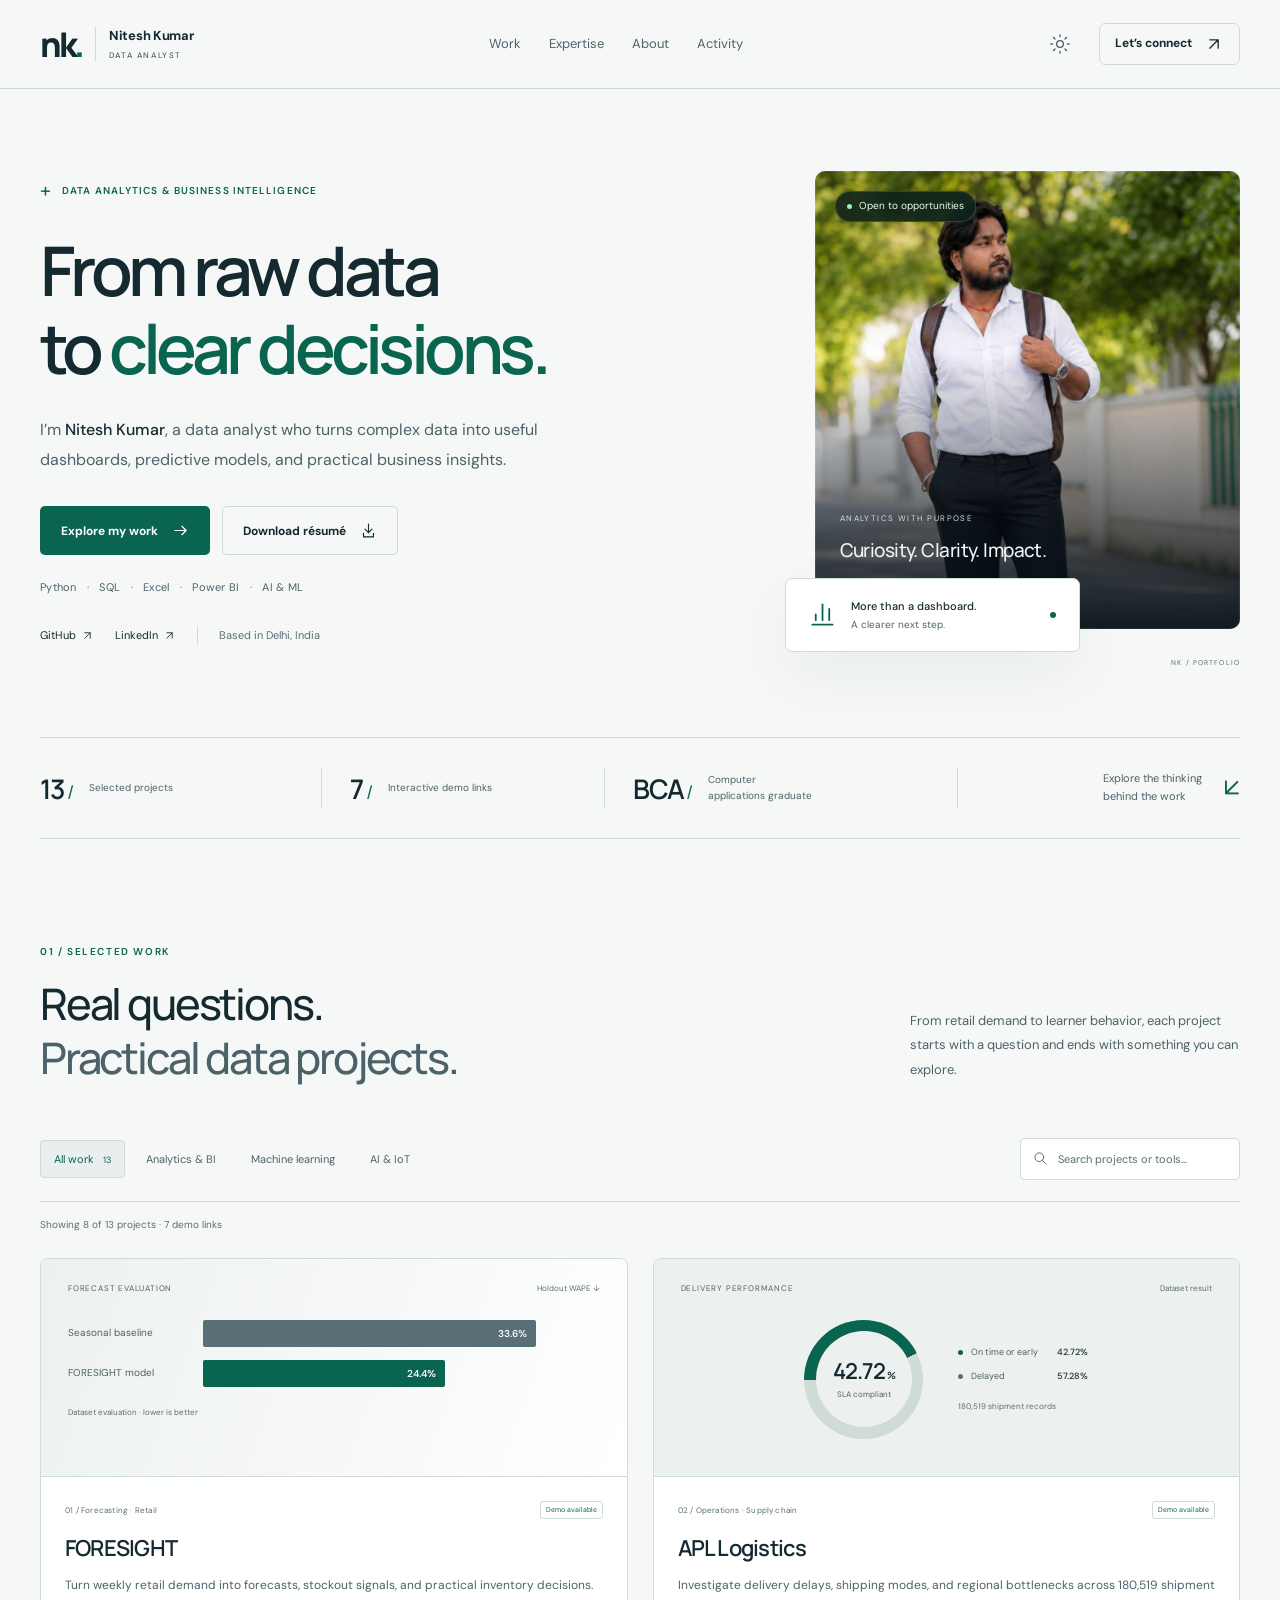
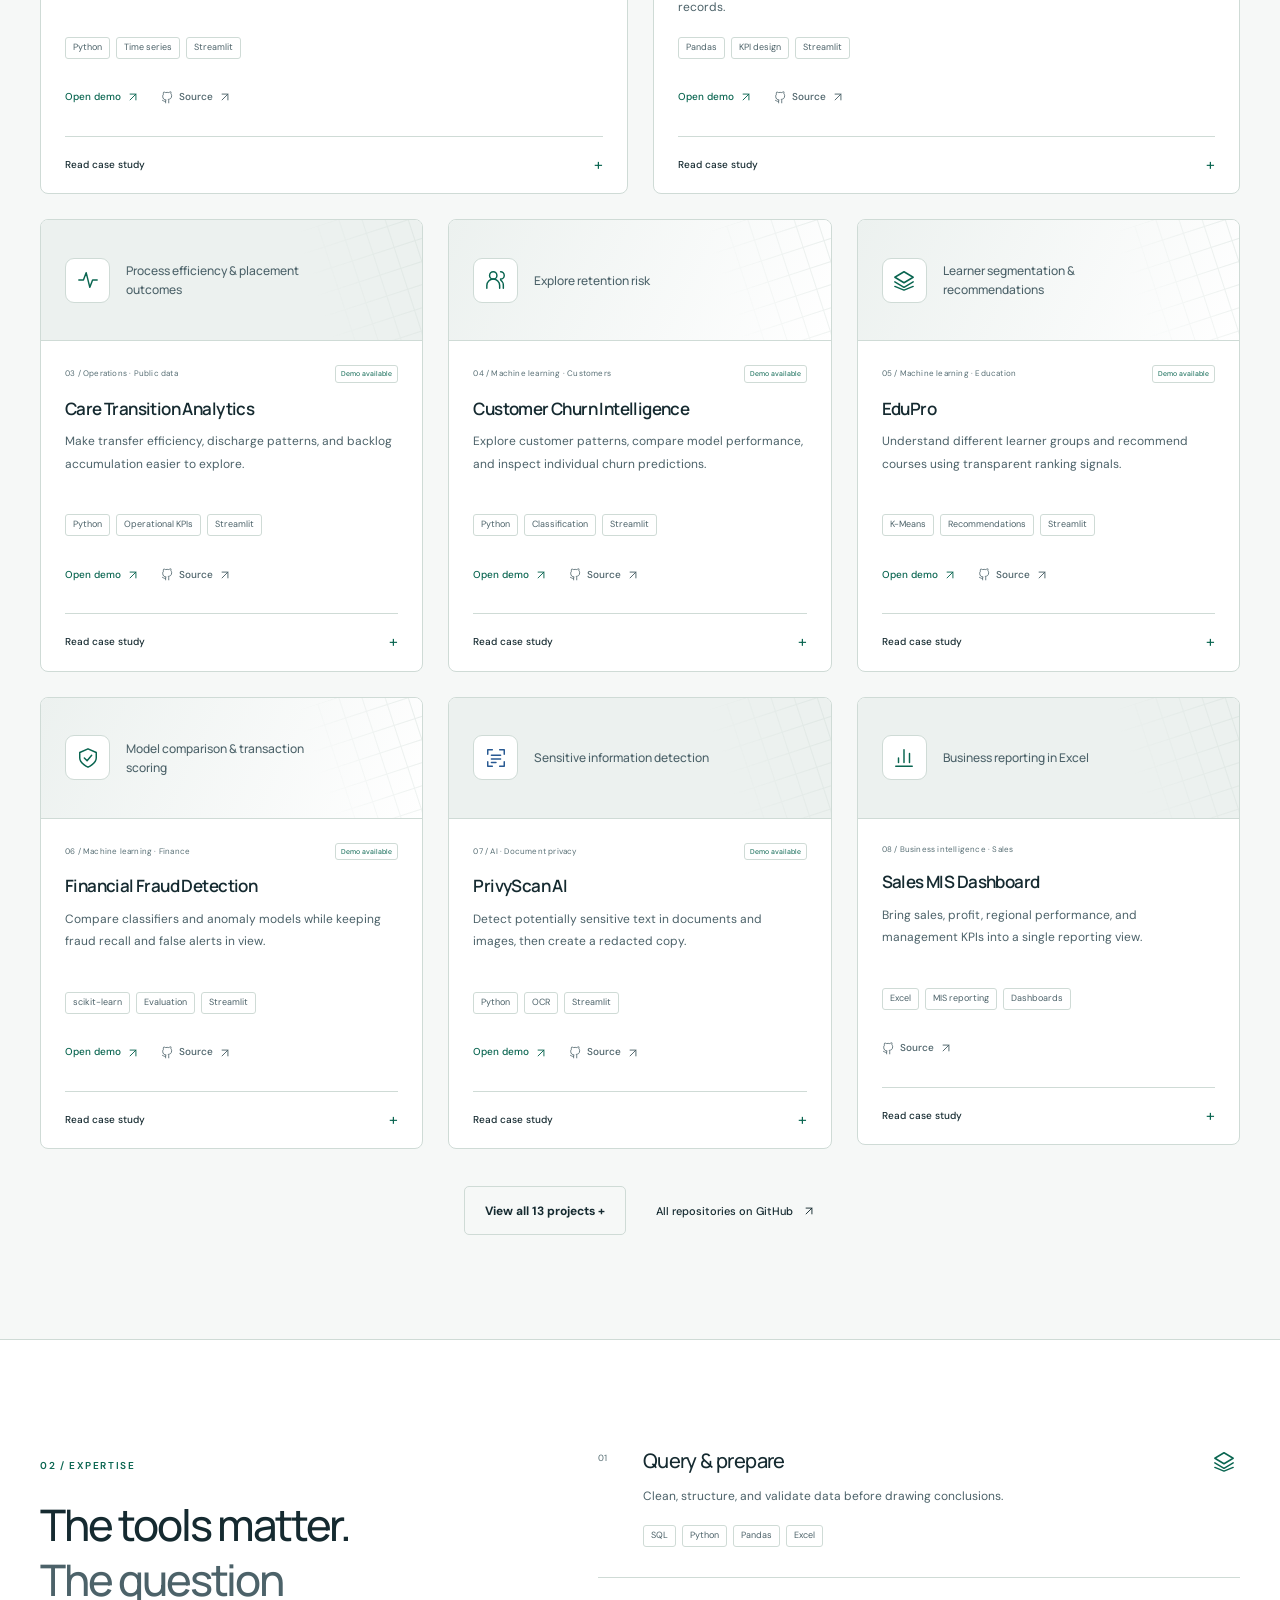
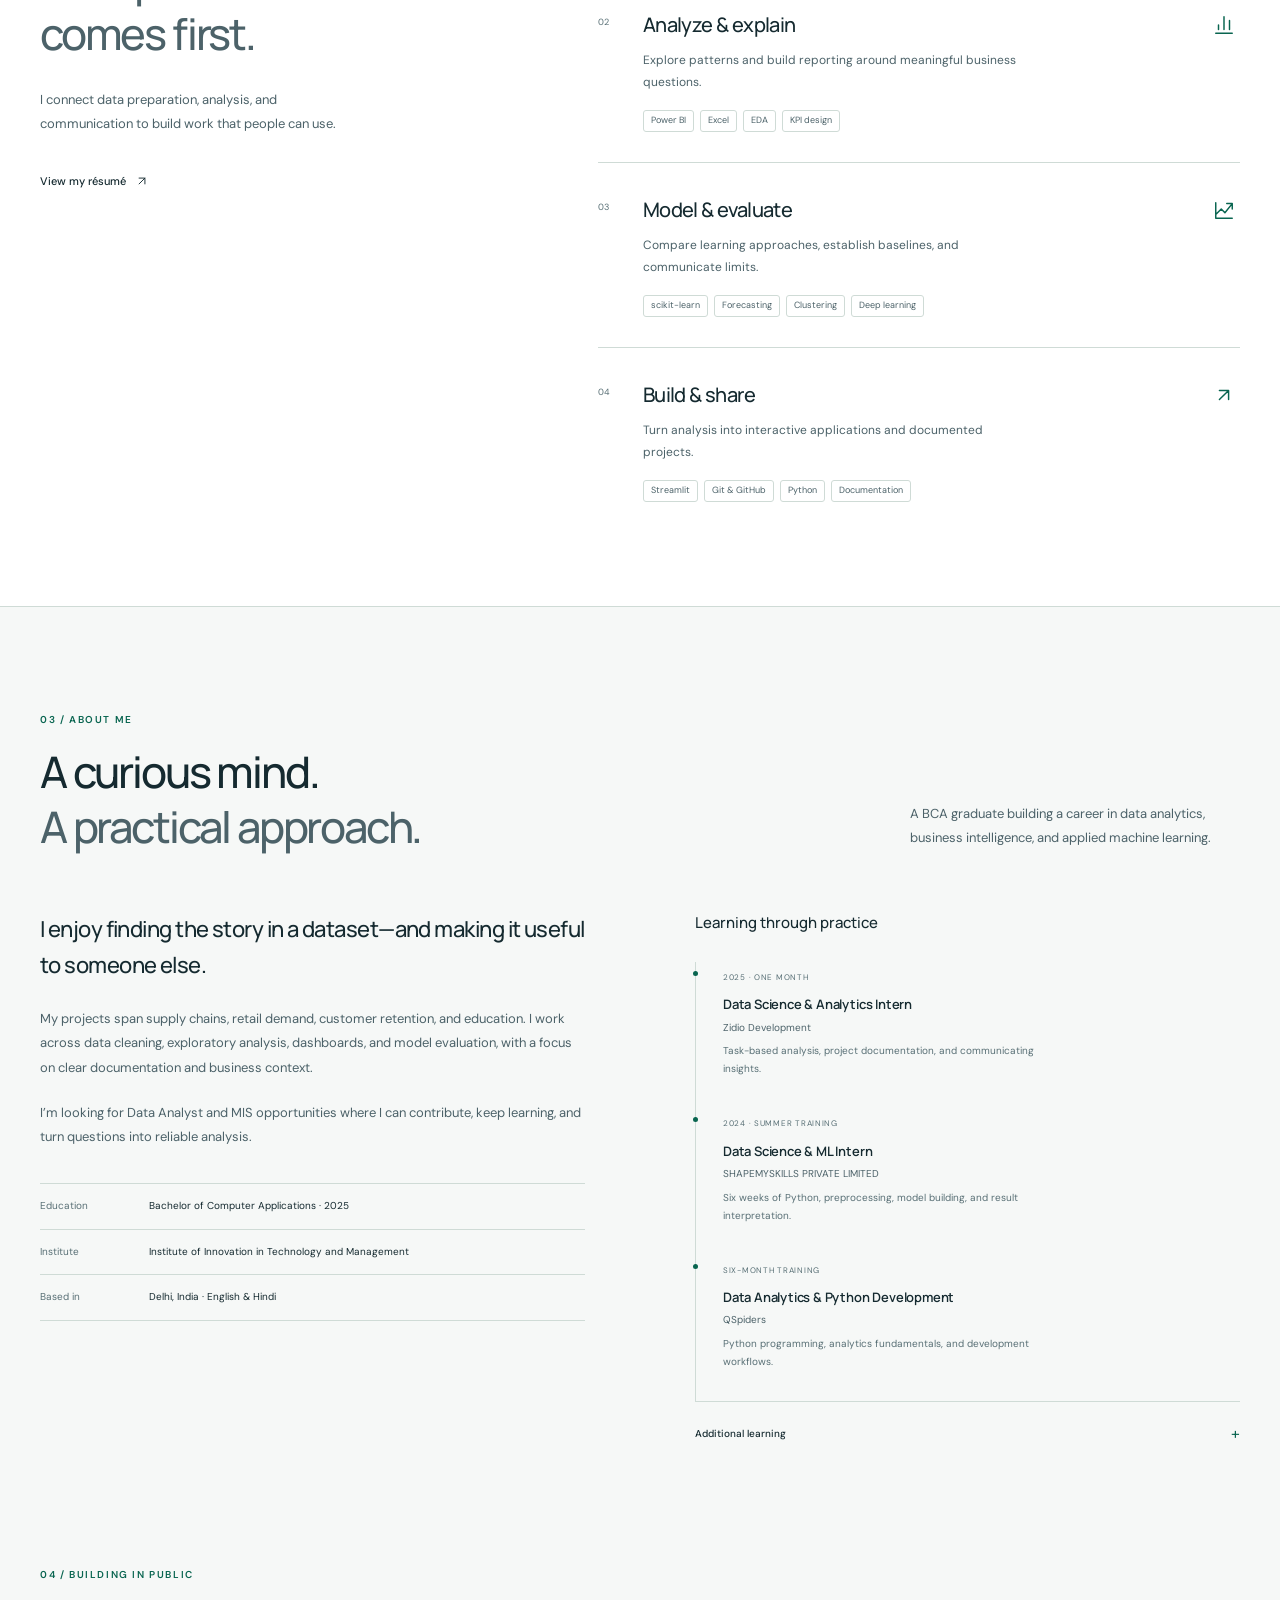
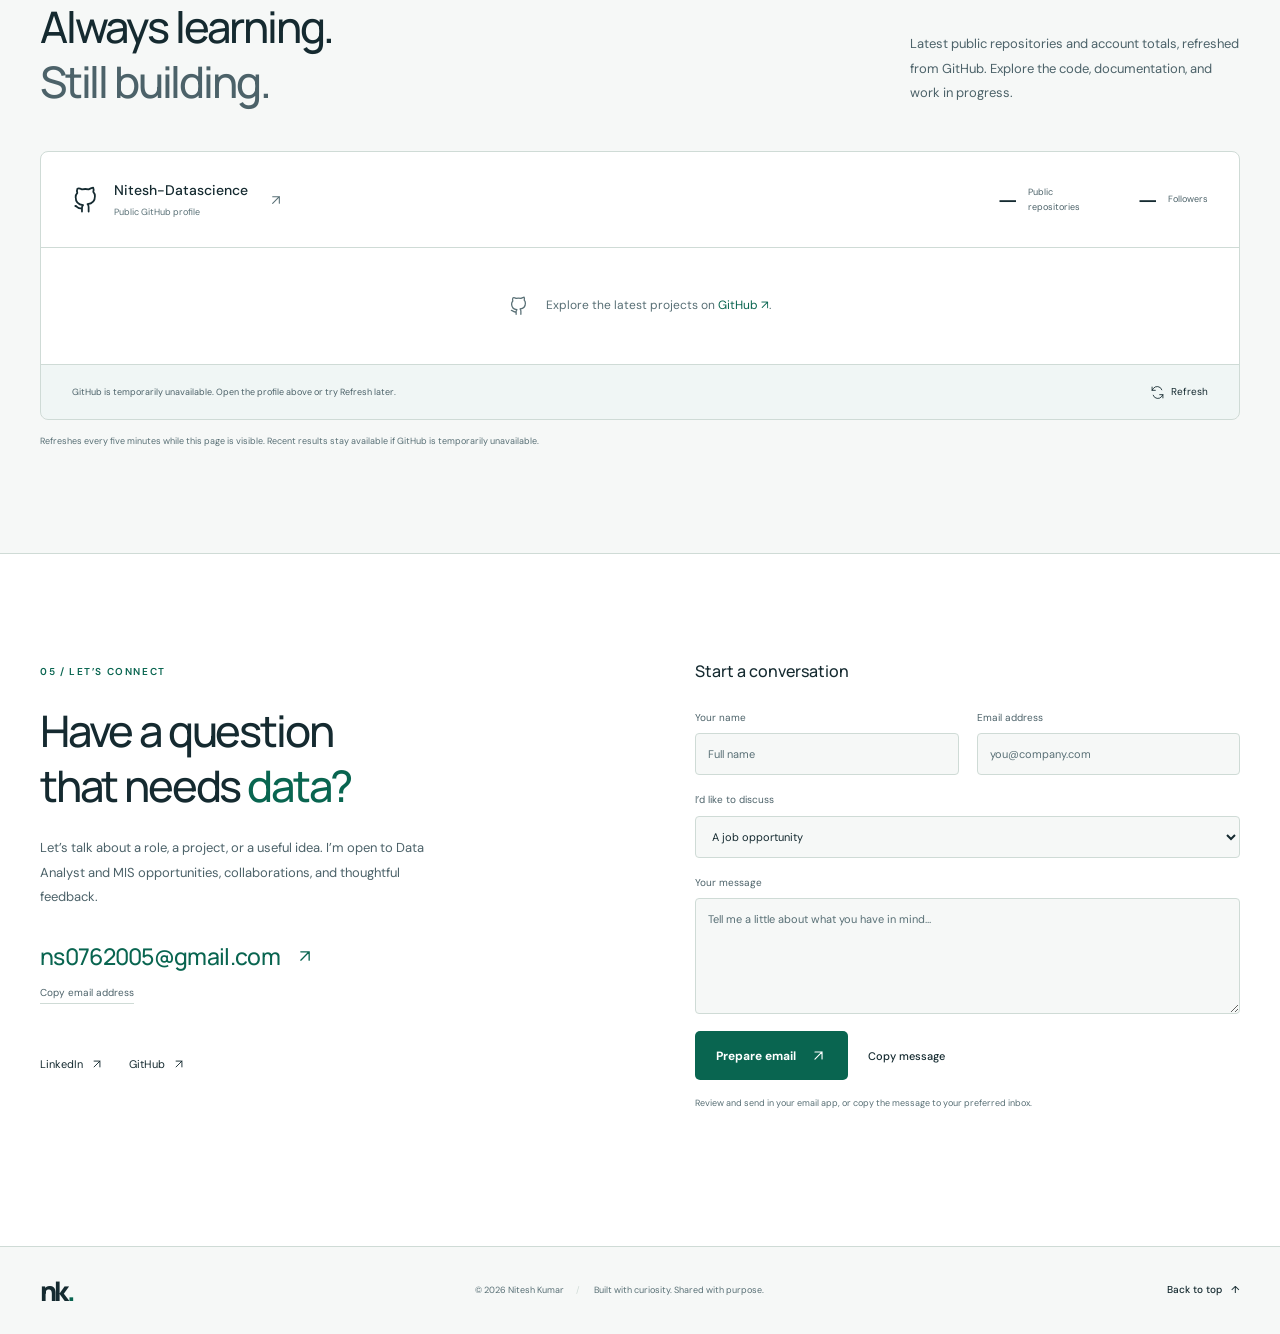
==== commit 5cf7ccaa: "Upgrade data analyst portfolio with case studies and live GitHub activity Add a responsive light/dar" ====
--- a/index.html
+++ b/index.html
@@ -1,1684 +1,250 @@
-<!DOCTYPE html>
-<html lang="en">
-<head>
-  <meta charset="UTF-8" />
-  <meta name="viewport" content="width=device-width, initial-scale=1.0" />
-  <meta
-    name="description"
-    content="Nitesh Kumar's data analytics portfolio featuring Python, SQL, Excel, Power BI, machine learning, AI, and Streamlit projects."
-  />
-  <meta name="author" content="Nitesh Kumar" />
-  <meta name="theme-color" content="#08111f" />
-
-  <title>Nitesh Kumar | Data Analyst Portfolio</title>
-
-  <link rel="preconnect" href="https://fonts.googleapis.com" />
-  <link rel="preconnect" href="https://fonts.gstatic.com" crossorigin />
-  <link
-    href="https://fonts.googleapis.com/css2?family=Poppins:wght@300;400;500;600;700;800&display=swap"
-    rel="stylesheet"
-  />
-
-  <style>
-    :root {
-      --bg: #07111f;
-      --bg-soft: #0b1728;
-      --card: rgba(15, 30, 51, 0.88);
-      --card-strong: #10213a;
-      --primary: #38bdf8;
-      --primary-2: #22d3ee;
-      --text: #f8fafc;
-      --muted: #a9b7ca;
-      --border: rgba(148, 163, 184, 0.2);
-      --success: #34d399;
-      --shadow: 0 22px 55px rgba(0, 0, 0, 0.28);
-      --radius: 20px;
-      --max-width: 1180px;
-    }
-
-    * {
-      margin: 0;
-      padding: 0;
-      box-sizing: border-box;
-    }
-
-    html {
-      scroll-behavior: smooth;
-      scroll-padding-top: 90px;
-    }
-
-    body {
-      min-height: 100vh;
-      overflow-x: hidden;
-      color: var(--text);
-      background:
-        radial-gradient(circle at 10% 10%, rgba(56, 189, 248, 0.14), transparent 28%),
-        radial-gradient(circle at 88% 20%, rgba(34, 211, 238, 0.09), transparent 25%),
-        linear-gradient(180deg, #07111f 0%, #091525 55%, #07111f 100%);
-      font-family: "Poppins", sans-serif;
-      line-height: 1.7;
-    }
-
-    img {
-      max-width: 100%;
-    }
-
-    a {
-      color: inherit;
-    }
-
-    button,
-    input,
-    textarea,
-    select {
-      font: inherit;
-    }
-
-    .container {
-      width: min(92%, var(--max-width));
-      margin-inline: auto;
-    }
-
-    .section {
-      padding: 92px 0;
-    }
-
-    .section-heading {
-      max-width: 760px;
-      margin: 0 auto 44px;
-      text-align: center;
-    }
-
-    .eyebrow {
-      display: inline-flex;
-      align-items: center;
-      gap: 8px;
-      margin-bottom: 12px;
-      color: var(--primary);
-      font-size: 0.85rem;
-      font-weight: 700;
-      letter-spacing: 0.14em;
-      text-transform: uppercase;
-    }
-
-    .section-title {
-      margin-bottom: 14px;
-      font-size: clamp(2rem, 4vw, 3rem);
-      line-height: 1.2;
-    }
-
-    .section-subtitle {
-      color: var(--muted);
-    }
-
-    .gradient-text {
-      color: var(--primary);
-      background: linear-gradient(90deg, #38bdf8, #22d3ee, #60a5fa);
-      -webkit-background-clip: text;
-      background-clip: text;
-      -webkit-text-fill-color: transparent;
-    }
-
-    /* Header */
-    .site-header {
-      position: sticky;
-      top: 0;
-      z-index: 1000;
-      border-bottom: 1px solid rgba(148, 163, 184, 0.14);
-      background: rgba(7, 17, 31, 0.82);
-      backdrop-filter: blur(18px);
-    }
-
-    .navbar {
-      min-height: 74px;
-      display: flex;
-      align-items: center;
-      justify-content: space-between;
-      gap: 24px;
-    }
-
-    .logo {
-      color: var(--text);
-      font-size: 1.2rem;
-      font-weight: 800;
-      text-decoration: none;
-      letter-spacing: 0.02em;
-    }
-
-    .logo span {
-      color: var(--primary);
-    }
-
-    .nav-links {
-      display: flex;
-      align-items: center;
-      gap: 26px;
-      list-style: none;
-    }
-
-    .nav-links a {
-      color: #dbe8f7;
-      font-size: 0.95rem;
-      font-weight: 500;
-      text-decoration: none;
-      transition: color 0.25s ease;
-    }
-
-    .nav-links a:hover {
-      color: var(--primary);
-    }
-
-    .menu-toggle {
-      display: none;
-      padding: 8px;
-      border: 0;
-      color: var(--text);
-      background: transparent;
-      cursor: pointer;
-      font-size: 1.45rem;
-    }
-
-    /* Buttons */
-    .btn-row {
-      display: flex;
-      flex-wrap: wrap;
-      gap: 14px;
-      margin-top: 28px;
-    }
-
-    .btn {
-      display: inline-flex;
-      align-items: center;
-      justify-content: center;
-      gap: 9px;
-      min-height: 48px;
-      padding: 12px 22px;
-      border: 1px solid transparent;
-      border-radius: 12px;
-      font-weight: 700;
-      text-decoration: none;
-      transition:
-        transform 0.25s ease,
-        box-shadow 0.25s ease,
-        background 0.25s ease,
-        border-color 0.25s ease;
-      cursor: pointer;
-    }
-
-    .btn:hover {
-      transform: translateY(-3px);
-    }
-
-    .btn-primary {
-      color: #03111c;
-      background: linear-gradient(135deg, var(--primary), var(--primary-2));
-      box-shadow: 0 12px 30px rgba(56, 189, 248, 0.22);
-    }
-
-    .btn-secondary {
-      color: var(--text);
-      border-color: rgba(56, 189, 248, 0.38);
-      background: rgba(56, 189, 248, 0.07);
-    }
-
-    .btn-small {
-      min-height: 42px;
-      padding: 10px 16px;
-      font-size: 0.88rem;
-    }
-
-    /* Hero */
-    .hero {
-      min-height: calc(100vh - 74px);
-      display: grid;
-      grid-template-columns: 1.2fr 0.8fr;
-      align-items: center;
-      gap: 58px;
-      padding: 72px 0;
-    }
-
-    .hero-badge {
-      display: inline-flex;
-      align-items: center;
-      gap: 9px;
-      padding: 8px 13px;
-      border: 1px solid rgba(52, 211, 153, 0.32);
-      border-radius: 999px;
-      color: #b7f7dc;
-      background: rgba(52, 211, 153, 0.08);
-      font-size: 0.86rem;
-      font-weight: 600;
-    }
-
-    .status-dot {
-      width: 8px;
-      height: 8px;
-      border-radius: 50%;
-      background: var(--success);
-      box-shadow: 0 0 0 5px rgba(52, 211, 153, 0.12);
-    }
-
-    .hero h1 {
-      margin-top: 20px;
-      font-size: clamp(3rem, 7vw, 5.8rem);
-      line-height: 1.02;
-      letter-spacing: -0.045em;
-    }
-
-    .hero h2 {
-      margin-top: 16px;
-      color: #d7e3f2;
-      font-size: clamp(1.25rem, 2.3vw, 1.85rem);
-      font-weight: 500;
-    }
-
-    .hero p {
-      max-width: 720px;
-      margin-top: 20px;
-      color: var(--muted);
-      font-size: 1.05rem;
-    }
-
-    .hero-stats {
-      display: flex;
-      flex-wrap: wrap;
-      gap: 16px;
-      margin-top: 28px;
-    }
-
-    .hero-stat {
-      min-width: 145px;
-      padding: 14px 18px;
-      border: 1px solid var(--border);
-      border-radius: 14px;
-      background: rgba(15, 30, 51, 0.68);
-    }
-
-    .hero-stat strong {
-      display: block;
-      color: var(--primary);
-      font-size: 1.35rem;
-    }
-
-    .hero-stat span {
-      color: var(--muted);
-      font-size: 0.82rem;
-    }
-
-    .profile-wrap {
-      position: relative;
-      display: flex;
-      justify-content: center;
-    }
-
-    .profile-glow {
-      position: absolute;
-      inset: 8% 5%;
-      border-radius: 50%;
-      background: rgba(56, 189, 248, 0.22);
-      filter: blur(55px);
-    }
-
-    .profile-card {
-      position: relative;
-      width: min(390px, 92vw);
-      padding: 18px;
-      border: 1px solid rgba(56, 189, 248, 0.28);
-      border-radius: 34px;
-      background: linear-gradient(145deg, rgba(14, 30, 52, 0.97), rgba(8, 18, 33, 0.95));
-      box-shadow: var(--shadow);
-      transform: rotate(1.5deg);
-    }
-
-    .profile-card img {
-      width: 100%;
-      aspect-ratio: 1 / 1.08;
-      object-fit: cover;
-      border-radius: 25px;
-      background: #0c1a2d;
-    }
-
-    .profile-fallback {
-      display: none;
-      place-items: center;
-      width: 100%;
-      aspect-ratio: 1 / 1.08;
-      border-radius: 25px;
-      color: var(--primary);
-      background:
-        linear-gradient(135deg, rgba(56, 189, 248, 0.13), rgba(34, 211, 238, 0.05)),
-        #0c1a2d;
-      font-size: 5rem;
-      font-weight: 800;
-    }
-
-    /* About */
-    .about-grid {
-      display: grid;
-      grid-template-columns: 1.05fr 0.95fr;
-      gap: 34px;
-    }
-
-    .glass-card {
-      border: 1px solid var(--border);
-      border-radius: var(--radius);
-      background: var(--card);
-      box-shadow: var(--shadow);
-    }
-
-    .about-copy {
-      padding: 34px;
-    }
-
-    .about-copy p {
-      color: var(--muted);
-    }
-
-    .about-copy p + p {
-      margin-top: 16px;
-    }
-
-    .quick-info {
-      display: grid;
-      grid-template-columns: repeat(2, minmax(0, 1fr));
-      gap: 14px;
-      padding: 24px;
-    }
-
-    .info-item {
-      padding: 18px;
-      border: 1px solid rgba(148, 163, 184, 0.16);
-      border-radius: 14px;
-      background: rgba(7, 17, 31, 0.5);
-    }
-
-    .info-item span {
-      display: block;
-      margin-bottom: 4px;
-      color: var(--muted);
-      font-size: 0.78rem;
-      text-transform: uppercase;
-      letter-spacing: 0.08em;
-    }
-
-    .info-item strong {
-      font-size: 0.97rem;
-    }
-
-    /* Skills */
-    .skills-grid {
-      display: grid;
-      grid-template-columns: repeat(3, minmax(0, 1fr));
-      gap: 22px;
-    }
-
-    .skill-card {
-      position: relative;
-      overflow: hidden;
-      min-height: 185px;
-      padding: 26px;
-      border: 1px solid var(--border);
-      border-radius: var(--radius);
-      background: linear-gradient(145deg, rgba(16, 33, 58, 0.94), rgba(10, 22, 39, 0.92));
-      transition:
-        transform 0.28s ease,
-        border-color 0.28s ease;
-    }
-
-    .skill-card::after {
-      content: "";
-      position: absolute;
-      right: -30px;
-      bottom: -45px;
-      width: 130px;
-      height: 130px;
-      border-radius: 50%;
-      background: rgba(56, 189, 248, 0.08);
-    }
-
-    .skill-card:hover {
-      transform: translateY(-7px);
-      border-color: rgba(56, 189, 248, 0.48);
-    }
-
-    .skill-icon {
-      display: grid;
-      place-items: center;
-      width: 44px;
-      height: 44px;
-      margin-bottom: 18px;
-      border-radius: 12px;
-      color: #06111d;
-      background: linear-gradient(135deg, var(--primary), var(--primary-2));
-      font-weight: 800;
-    }
-
-    .skill-card h3 {
-      margin-bottom: 8px;
-      font-size: 1.08rem;
-    }
-
-    .skill-card p {
-      color: var(--muted);
-      font-size: 0.92rem;
-    }
-
-    /* Projects */
-    .projects-grid {
-      display: grid;
-      grid-template-columns: repeat(3, minmax(0, 1fr));
-      gap: 24px;
-    }
-
-    .project-card {
-      display: flex;
-      flex-direction: column;
-      min-height: 100%;
-      overflow: hidden;
-      border: 1px solid var(--border);
-      border-radius: var(--radius);
-      background: linear-gradient(145deg, rgba(15, 30, 51, 0.97), rgba(10, 22, 39, 0.95));
-      box-shadow: 0 16px 34px rgba(0, 0, 0, 0.18);
-      transition:
-        transform 0.28s ease,
-        border-color 0.28s ease;
-    }
-
-    .project-card:hover {
-      transform: translateY(-8px);
-      border-color: rgba(56, 189, 248, 0.5);
-    }
-
-    .project-top {
-      display: flex;
-      align-items: center;
-      justify-content: space-between;
-      padding: 22px 22px 0;
-    }
-
-    .project-number {
-      color: rgba(148, 163, 184, 0.45);
-      font-size: 2.4rem;
-      font-weight: 800;
-      line-height: 1;
-    }
-
-    .project-badge {
-      padding: 6px 10px;
-      border-radius: 999px;
-      color: #bdefff;
-      background: rgba(56, 189, 248, 0.1);
-      font-size: 0.73rem;
-      font-weight: 700;
-    }
-
-    .project-content {
-      display: flex;
-      flex: 1;
-      flex-direction: column;
-      padding: 20px 22px 24px;
-    }
-
-    .project-card h3 {
-      margin-bottom: 10px;
-      color: var(--primary);
-      font-size: 1.16rem;
-      line-height: 1.35;
-    }
-
-    .project-card p {
-      color: var(--muted);
-      font-size: 0.91rem;
-    }
-
-    .tech-list {
-      display: flex;
-      flex-wrap: wrap;
-      gap: 8px;
-      margin-top: 18px;
-    }
-
-    .tech-list span {
-      padding: 5px 9px;
-      border: 1px solid rgba(148, 163, 184, 0.18);
-      border-radius: 999px;
-      color: #c8d5e6;
-      background: rgba(7, 17, 31, 0.48);
-      font-size: 0.72rem;
-    }
-
-    .project-actions {
-      display: flex;
-      flex-wrap: wrap;
-      gap: 10px;
-      margin-top: auto;
-      padding-top: 22px;
-    }
-
-    /* GitHub Stats */
-    .stats-grid {
-      display: grid;
-      grid-template-columns: 1fr 1fr;
-      gap: 22px;
-    }
-
-    .stats-card {
-      min-height: 220px;
-      display: grid;
-      place-items: center;
-      padding: 14px;
-      overflow: hidden;
-      border: 1px solid var(--border);
-      border-radius: var(--radius);
-      background: rgba(15, 30, 51, 0.76);
-    }
-
-    .stats-card img {
-      width: 100%;
-      height: auto;
-      display: block;
-    }
-
-    .stats-card-wide {
-      grid-column: 1 / -1;
-    }
-
-    .stats-fallback {
-      display: none;
-      padding: 30px;
-      text-align: center;
-    }
-
-    .stats-fallback h3 {
-      margin-bottom: 10px;
-      color: var(--primary);
-    }
-
-    .stats-fallback p {
-      color: var(--muted);
-    }
-
-    /* Feedback */
-    .feedback-grid {
-      display: grid;
-      grid-template-columns: 0.82fr 1.18fr;
-      gap: 28px;
-    }
-
-    .feedback-copy {
-      padding: 32px;
-    }
-
-    .feedback-copy h3 {
-      margin-bottom: 12px;
-      font-size: 1.6rem;
-    }
-
-    .feedback-copy p {
-      color: var(--muted);
-    }
-
-    .feedback-points {
-      display: grid;
-      gap: 12px;
-      margin-top: 24px;
-    }
-
-    .feedback-point {
-      display: flex;
-      gap: 11px;
-      align-items: flex-start;
-      color: #dce8f6;
-    }
-
-    .feedback-point span {
-      color: var(--primary);
-      font-weight: 800;
-    }
-
-    .feedback-form {
-      padding: 30px;
-    }
-
-    .form-grid {
-      display: grid;
-      grid-template-columns: repeat(2, minmax(0, 1fr));
-      gap: 18px;
-    }
-
-    .form-group {
-      display: grid;
-      gap: 8px;
-    }
-
-    .form-group.full {
-      grid-column: 1 / -1;
-    }
-
-    label {
-      color: #e5edf8;
-      font-size: 0.88rem;
-      font-weight: 600;
-    }
-
-    input,
-    select,
-    textarea {
-      width: 100%;
-      border: 1px solid rgba(148, 163, 184, 0.25);
-      border-radius: 12px;
-      outline: none;
-      color: var(--text);
-      background: rgba(7, 17, 31, 0.74);
-      transition:
-        border-color 0.25s ease,
-        box-shadow 0.25s ease;
-    }
-
-    input,
-    select {
-      height: 48px;
-      padding: 0 14px;
-    }
-
-    textarea {
-      min-height: 145px;
-      padding: 14px;
-      resize: vertical;
-    }
-
-    input:focus,
-    select:focus,
-    textarea:focus {
-      border-color: var(--primary);
-      box-shadow: 0 0 0 4px rgba(56, 189, 248, 0.11);
-    }
-
-    select option {
-      color: #111827;
-    }
-
-    .form-note {
-      margin-top: 14px;
-      color: var(--muted);
-      font-size: 0.8rem;
-    }
-
-    .form-status {
-      display: none;
-      margin-top: 15px;
-      padding: 12px 14px;
-      border: 1px solid rgba(52, 211, 153, 0.3);
-      border-radius: 10px;
-      color: #baf7dd;
-      background: rgba(52, 211, 153, 0.08);
-      font-size: 0.88rem;
-    }
-
-    /* Contact */
-    .contact-card {
-      display: grid;
-      grid-template-columns: 1fr auto;
-      align-items: center;
-      gap: 28px;
-      padding: 34px;
-    }
-
-    .contact-card p {
-      margin-top: 8px;
-      color: var(--muted);
-    }
-
-    .contact-links {
-      display: flex;
-      flex-wrap: wrap;
-      justify-content: flex-end;
-      gap: 12px;
-    }
-
-    /* Footer */
-    footer {
-      padding: 28px 0;
-      border-top: 1px solid rgba(148, 163, 184, 0.14);
-      color: var(--muted);
-      text-align: center;
-      background: rgba(3, 10, 20, 0.58);
-    }
-
-    footer a {
-      color: var(--primary);
-      text-decoration: none;
-    }
-
-    /* Reveal */
-    .reveal {
-      opacity: 0;
-      transform: translateY(24px);
-      transition:
-        opacity 0.65s ease,
-        transform 0.65s ease;
-    }
-
-    .reveal.visible {
-      opacity: 1;
-      transform: translateY(0);
-    }
-
-    @media (max-width: 980px) {
-      .hero,
-      .about-grid,
-      .feedback-grid {
-        grid-template-columns: 1fr;
-      }
-
-      .hero {
-        text-align: center;
-      }
-
-      .hero p,
-      .hero .btn-row,
-      .hero-stats {
-        margin-inline: auto;
-        justify-content: center;
-      }
-
-      .profile-wrap {
-        order: -1;
-      }
-
-      .profile-card {
-        width: min(330px, 82vw);
-      }
-
-      .skills-grid,
-      .projects-grid {
-        grid-template-columns: repeat(2, minmax(0, 1fr));
-      }
-    }
-
-    @media (max-width: 760px) {
-      .menu-toggle {
-        display: block;
-      }
-
-      .nav-links {
-        position: absolute;
-        top: 74px;
-        left: 4%;
-        right: 4%;
-        display: none;
-        flex-direction: column;
-        align-items: stretch;
-        gap: 0;
-        overflow: hidden;
-        border: 1px solid var(--border);
-        border-radius: 14px;
-        background: #0b1728;
-        box-shadow: var(--shadow);
-      }
-
-      .nav-links.open {
-        display: flex;
-      }
-
-      .nav-links a {
-        display: block;
-        padding: 14px 18px;
-        border-bottom: 1px solid rgba(148, 163, 184, 0.1);
-      }
-
-      .skills-grid,
-      .projects-grid,
-      .stats-grid,
-      .form-grid,
-      .quick-info {
-        grid-template-columns: 1fr;
-      }
-
-      .stats-card-wide {
-        grid-column: auto;
-      }
-
-      .section {
-        padding: 74px 0;
-      }
-
-      .hero {
-        min-height: auto;
-        padding: 52px 0 74px;
-      }
-
-      .contact-card {
-        grid-template-columns: 1fr;
-        text-align: center;
-      }
-
-      .contact-links {
-        justify-content: center;
-      }
-    }
-
-    @media (max-width: 480px) {
-      .btn {
-        width: 100%;
-      }
-
-      .hero-stat {
-        flex: 1 1 100%;
-      }
-
-      .about-copy,
-      .feedback-copy,
-      .feedback-form,
-      .contact-card {
-        padding: 24px;
-      }
-    }
-  </style>
-</head>
-
-<body>
-  <header class="site-header">
-    <div class="container navbar">
-      <a href="#home" class="logo">Nitesh<span>.</span></a>
-
-      <button
-        class="menu-toggle"
-        id="menuToggle"
-        type="button"
-        aria-label="Open navigation menu"
-        aria-expanded="false"
-      >
-        ☰
-      </button>
-
-      <nav aria-label="Main navigation">
-        <ul class="nav-links" id="navLinks">
-          <li><a href="#about">About</a></li>
-          <li><a href="#skills">Skills</a></li>
-          <li><a href="#projects">Projects</a></li>
-          <li><a href="#github">GitHub</a></li>
-          <li><a href="#feedback">Feedback</a></li>
-          <li><a href="#contact">Contact</a></li>
-        </ul>
-      </nav>
-    </div>
-  </header>
-
-  <main>
-    <section class="container hero" id="home">
-      <div class="hero-content reveal">
-        <div class="hero-badge">
-          <span class="status-dot"></span>
-          Open to Data Analyst & MIS opportunities
-        </div>
-
-        <h1>
-          Hi, I’m <span class="gradient-text">Nitesh Kumar</span>
-        </h1>
-
-        <h2>Data Analyst | Python | SQL | Excel | Power BI | AI & ML</h2>
-
-        <p>
-          I transform raw data into dashboards, predictive models, and actionable
-          business insights. My work combines analytics, machine learning, data
-          visualization, and practical problem-solving.
-        </p>
-
-        <div class="hero-stats">
-          <div class="hero-stat">
-            <strong>20+</strong>
-            <span>GitHub repositories</span>
-          </div>
-          <div class="hero-stat">
-            <strong>2</strong>
-            <span>Live Streamlit applications</span>
-          </div>
-          <div class="hero-stat">
-            <strong>6+</strong>
-            <span>Core analytics tools</span>
-          </div>
-        </div>
-
-        <div class="btn-row">
-          <a href="resume.pdf" class="btn btn-primary" download>Download Resume</a>
-          <a href="#projects" class="btn btn-secondary">Explore Projects</a>
-          <a
-            href="https://github.com/Nitesh-Datascience"
-            class="btn btn-secondary"
-            target="_blank"
-            rel="noopener noreferrer"
-          >
-            GitHub Profile
-          </a>
-        </div>
-      </div>
-
-      <div class="profile-wrap reveal">
-        <div class="profile-glow"></div>
-        <div class="profile-card">
-          <img
-            id="profileImage"
-            src="profile.jpg"
-            alt="Portrait of Nitesh Kumar"
-            onerror="showProfileFallback()"
-          />
-          <div class="profile-fallback" id="profileFallback" aria-label="Nitesh Kumar initials">
-            NK
-          </div>
-        </div>
-      </div>
-    </section>
-
-    <section class="section" id="about">
-      <div class="container">
-        <div class="section-heading reveal">
-          <span class="eyebrow">My Story</span>
-          <h2 class="section-title">About Me</h2>
-          <p class="section-subtitle">
-            A BCA graduate building practical, business-focused solutions with data.
-          </p>
-        </div>
-
-        <div class="about-grid">
-          <article class="glass-card about-copy reveal">
-            <p>
-              I am a <strong>BCA graduate</strong> passionate about Data Analytics,
-              Data Science, Machine Learning, Artificial Intelligence, and Python
-              development.
-            </p>
-            <p>
-              I have worked on projects involving supply-chain analytics, customer
-              churn, stock prediction, IoT monitoring, business dashboards, privacy
-              technology, restaurant analytics, and deep learning.
-            </p>
-            <p>
-              My goal is to help teams make faster and smarter decisions through
-              reliable analysis, clear visualizations, and measurable insights.
-            </p>
-          </article>
-
-          <div class="glass-card quick-info reveal">
-            <div class="info-item">
-              <span>Education</span>
-              <strong>Bachelor of Computer Applications</strong>
-            </div>
-            <div class="info-item">
-              <span>Location</span>
-              <strong>India</strong>
-            </div>
-            <div class="info-item">
-              <span>Target Roles</span>
-              <strong>Data Analyst / MIS Executive</strong>
-            </div>
-            <div class="info-item">
-              <span>Primary Focus</span>
-              <strong>Analytics & Business Intelligence</strong>
-            </div>
-          </div>
-        </div>
-      </div>
-    </section>
-
-    <section class="section" id="skills">
-      <div class="container">
-        <div class="section-heading reveal">
-          <span class="eyebrow">Capabilities</span>
-          <h2 class="section-title">Skills & Tools</h2>
-          <p class="section-subtitle">
-            A practical stack for data cleaning, analysis, reporting, visualization,
-            application development, and predictive modelling.
-          </p>
-        </div>
-
-        <div class="skills-grid">
-          <article class="skill-card reveal">
-            <div class="skill-icon">Py</div>
-            <h3>Python</h3>
-            <p>Pandas, NumPy, automation, exploratory analysis, data pipelines, and application logic.</p>
-          </article>
-
-          <article class="skill-card reveal">
-            <div class="skill-icon">SQL</div>
-            <h3>SQL</h3>
-            <p>Data extraction, joins, aggregations, KPI reporting, and business queries.</p>
-          </article>
-
-          <article class="skill-card reveal">
-            <div class="skill-icon">XL</div>
-            <h3>Excel</h3>
-            <p>Advanced formulas, PivotTables, MIS reporting, data cleaning, and dashboards.</p>
-          </article>
-
-          <article class="skill-card reveal">
-            <div class="skill-icon">BI</div>
-            <h3>Power BI</h3>
-            <p>Interactive dashboards, data modelling, DAX measures, and management reporting.</p>
-          </article>
-
-          <article class="skill-card reveal">
-            <div class="skill-icon">ML</div>
-            <h3>Machine Learning</h3>
-            <p>Classification, regression, forecasting, model evaluation, and feature engineering.</p>
-          </article>
-
-          <article class="skill-card reveal">
-            <div class="skill-icon">DV</div>
-            <h3>Data Visualization</h3>
-            <p>Matplotlib, Plotly, storytelling, executive charts, and insight communication.</p>
-          </article>
-
-          <article class="skill-card reveal">
-            <div class="skill-icon">ST</div>
-            <h3>Streamlit</h3>
-            <p>Interactive analytics applications, filters, KPI cards, and cloud deployment.</p>
-          </article>
-
-          <article class="skill-card reveal">
-            <div class="skill-icon">AI</div>
-            <h3>AI & Deep Learning</h3>
-            <p>LSTM, transfer learning, ResNet-50, model experimentation, and AI prototypes.</p>
-          </article>
-
-          <article class="skill-card reveal">
-            <div class="skill-icon">GH</div>
-            <h3>Git & GitHub</h3>
-            <p>Version control, repository management, documentation, and GitHub Pages deployment.</p>
-          </article>
-        </div>
-      </div>
-    </section>
-
-    <section class="section" id="projects">
-      <div class="container">
-        <div class="section-heading reveal">
-          <span class="eyebrow">Selected Work</span>
-          <h2 class="section-title">Featured Projects</h2>
-          <p class="section-subtitle">
-            Live applications and repositories that demonstrate analytics,
-            machine learning, dashboards, AI, and software development.
-          </p>
-        </div>
-
-        <div class="projects-grid">
-          <article class="project-card reveal">
-            <div class="project-top">
-              <span class="project-number">01</span>
-              <span class="project-badge">Live App</span>
-            </div>
-            <div class="project-content">
-              <h3>APL Logistics Analytics</h3>
-              <p>
-                Delivery performance, delay-risk, regional bottleneck, shipping-mode,
-                and logistics-efficiency analysis for global supply-chain operations.
-              </p>
-              <div class="tech-list">
-                <span>Python</span><span>Streamlit</span><span>Pandas</span><span>Analytics</span>
-              </div>
-              <div class="project-actions">
-                <a
-                  class="btn btn-primary btn-small"
-                  href="https://https---appcom-nitesh-datascience-apllogistics-464avyacan3btze.streamlit.app/"
-                  target="_blank"
-                  rel="noopener noreferrer"
-                >Live Demo</a>
-                <a
-                  class="btn btn-secondary btn-small"
-                  href="https://github.com/Nitesh-Datascience/APL_Logistics"
-                  target="_blank"
-                  rel="noopener noreferrer"
-                >Repository</a>
-              </div>
-            </div>
-          </article>
-
-          <article class="project-card reveal">
-            <div class="project-top">
-              <span class="project-number">02</span>
-              <span class="project-badge">Live App</span>
-            </div>
-            <div class="project-content">
-              <h3>PrivyScan AI</h3>
-              <p>
-                AI-powered privacy and risk-scanning prototype designed to identify
-                potentially sensitive content and support safer digital workflows.
-              </p>
-              <div class="tech-list">
-                <span>AI</span><span>Python</span><span>Streamlit</span><span>Privacy</span>
-              </div>
-              <div class="project-actions">
-                <a
-                  class="btn btn-primary btn-small"
-                  href="https://privyscan-ai-starter-afe9ltswbslgt9vkczfvxx.streamlit.app/"
-                  target="_blank"
-                  rel="noopener noreferrer"
-                >Live Demo</a>
-                <a
-                  class="btn btn-secondary btn-small"
-                  href="https://github.com/Nitesh-Datascience/PrivyScan-AI-Starter"
-                  target="_blank"
-                  rel="noopener noreferrer"
-                >Repository</a>
-              </div>
-            </div>
-          </article>
-
-          <article class="project-card reveal">
-            <div class="project-top">
-              <span class="project-number">03</span>
-              <span class="project-badge">Analytics</span>
-            </div>
-            <div class="project-content">
-              <h3>Care Transition Efficiency Analytics</h3>
-              <p>
-                Operational analysis of transfer efficiency, inflow, discharge,
-                backlog accumulation, placement outcomes, and bottleneck periods.
-              </p>
-              <div class="tech-list">
-                <span>Python</span><span>Streamlit</span><span>KPI</span><span>Operations</span>
-              </div>
-              <div class="project-actions">
-                <a
-                  class="btn btn-secondary btn-small"
-                  href="https://github.com/Nitesh-Datascience/care-transition-efficiency-analytics"
-                  target="_blank"
-                  rel="noopener noreferrer"
-                >Repository</a>
-              </div>
-            </div>
-          </article>
-
-          <article class="project-card reveal">
-            <div class="project-top">
-              <span class="project-number">04</span>
-              <span class="project-badge">Excel</span>
-            </div>
-            <div class="project-content">
-              <h3>Sales MIS Dashboard</h3>
-              <p>
-                Excel-based business reporting solution for sales, profit, regional
-                performance, KPI tracking, and management decision support.
-              </p>
-              <div class="tech-list">
-                <span>Excel</span><span>MIS</span><span>Dashboard</span><span>KPI</span>
-              </div>
-              <div class="project-actions">
-                <a
-                  class="btn btn-secondary btn-small"
-                  href="https://github.com/Nitesh-Datascience/Sales-MIS-Dashboard-Project-using-Excel"
-                  target="_blank"
-                  rel="noopener noreferrer"
-                >Repository</a>
-              </div>
-            </div>
-          </article>
-
-          <article class="project-card reveal">
-            <div class="project-top">
-              <span class="project-number">05</span>
-              <span class="project-badge">ML</span>
-            </div>
-            <div class="project-content">
-              <h3>NIFTY Prediction Using LSTM & ML</h3>
-              <p>
-                Historical market analysis and forecasting project using LSTM and
-                machine-learning algorithms on NIFTY data.
-              </p>
-              <div class="tech-list">
-                <span>LSTM</span><span>Machine Learning</span><span>Python</span><span>Time Series</span>
-              </div>
-              <div class="project-actions">
-                <a
-                  class="btn btn-secondary btn-small"
-                  href="https://github.com/Nitesh-Datascience/NIFTY-PREDICTION-USING-LSTM-AND-MACHINE-LEARNING-ALGORITHMS-FROM-2001-TO-12TH-JULY-2024"
-                  target="_blank"
-                  rel="noopener noreferrer"
-                >Repository</a>
-              </div>
-            </div>
-          </article>
-
-          <article class="project-card reveal">
-            <div class="project-top">
-              <span class="project-number">06</span>
-              <span class="project-badge">Customer Analytics</span>
-            </div>
-            <div class="project-content">
-              <h3>Telecom Customer Churn</h3>
-              <p>
-                Churn analysis focused on customer characteristics, risk patterns,
-                service usage, segmentation, and retention opportunities.
-              </p>
-              <div class="tech-list">
-                <span>Python</span><span>EDA</span><span>Churn</span><span>Business Insights</span>
-              </div>
-              <div class="project-actions">
-                <a
-                  class="btn btn-secondary btn-small"
-                  href="https://github.com/Nitesh-Datascience/Telcom_Customer"
-                  target="_blank"
-                  rel="noopener noreferrer"
-                >Repository</a>
-              </div>
-            </div>
-          </article>
-
-          <article class="project-card reveal">
-            <div class="project-top">
-              <span class="project-number">07</span>
-              <span class="project-badge">Behavior Analytics</span>
-            </div>
-            <div class="project-content">
-              <h3>Customer Shopping Behavior Analysis</h3>
-              <p>
-                Analysis of customer purchasing behaviour, trends, segments, and
-                product preferences for better commercial decisions.
-              </p>
-              <div class="tech-list">
-                <span>Python</span><span>Pandas</span><span>EDA</span><span>Retail</span>
-              </div>
-              <div class="project-actions">
-                <a
-                  class="btn btn-secondary btn-small"
-                  href="https://github.com/Nitesh-Datascience/Customer-Shopping-Behavior-Analysis"
-                  target="_blank"
-                  rel="noopener noreferrer"
-                >Repository</a>
-              </div>
-            </div>
-          </article>
-
-          <article class="project-card reveal">
-            <div class="project-top">
-              <span class="project-number">08</span>
-              <span class="project-badge">IoT</span>
-            </div>
-            <div class="project-content">
-              <h3>Smart Water Tank Monitoring</h3>
-              <p>
-                IoT-based monitoring system for tracking water levels, reducing
-                overflow, and supporting smarter water management.
-              </p>
-              <div class="tech-list">
-                <span>IoT</span><span>Sensors</span><span>Automation</span><span>Monitoring</span>
-              </div>
-              <div class="project-actions">
-                <a
-                  class="btn btn-secondary btn-small"
-                  href="https://github.com/Nitesh-Datascience/IOT-BASED-Smart-Water-Tank-Monitoring-System"
-                  target="_blank"
-                  rel="noopener noreferrer"
-                >Repository</a>
-              </div>
-            </div>
-          </article>
-
-          <article class="project-card reveal">
-            <div class="project-top">
-              <span class="project-number">09</span>
-              <span class="project-badge">Deep Learning</span>
-            </div>
-            <div class="project-content">
-              <h3>Transfer Learning with ResNet-50</h3>
-              <p>
-                Deep-learning project using transfer learning and ResNet-50 for
-                efficient image-classification experimentation.
-              </p>
-              <div class="tech-list">
-                <span>ResNet-50</span><span>Transfer Learning</span><span>AI</span><span>Python</span>
-              </div>
-              <div class="project-actions">
-                <a
-                  class="btn btn-secondary btn-small"
-                  href="https://github.com/Nitesh-Datascience/Transfer-Learning-Resnet-50"
-                  target="_blank"
-                  rel="noopener noreferrer"
-                >Repository</a>
-              </div>
-            </div>
-          </article>
-        </div>
-
-        <div class="btn-row" style="justify-content:center; margin-top:34px;">
-          <a
-            class="btn btn-primary"
-            href="https://github.com/Nitesh-Datascience?tab=repositories"
-            target="_blank"
-            rel="noopener noreferrer"
-          >
-            View All GitHub Repositories
-          </a>
-        </div>
-      </div>
-    </section>
-
-    <section class="section" id="github">
-      <div class="container">
-        <div class="section-heading reveal">
-          <span class="eyebrow">Developer Activity</span>
-          <h2 class="section-title">GitHub Statistics</h2>
-          <p class="section-subtitle">
-            These cards use public third-party services. A profile link is displayed
-            automatically when a service is temporarily unavailable.
-          </p>
-        </div>
-
-        <div class="stats-grid">
-          <div class="stats-card reveal">
-            <img
-              src="https://github-readme-stats.vercel.app/api?username=Nitesh-Datascience&show_icons=true&theme=tokyonight&hide_border=true&include_all_commits=true&cache_seconds=86400"
-              alt="Nitesh Kumar GitHub statistics"
-              loading="lazy"
-              onerror="showStatsFallback(this)"
-            />
-            <div class="stats-fallback">
-              <h3>GitHub Stats Temporarily Unavailable</h3>
-              <p>Open the GitHub profile to view repositories and recent activity.</p>
-              <a
-                class="btn btn-primary btn-small"
-                href="https://github.com/Nitesh-Datascience"
-                target="_blank"
-                rel="noopener noreferrer"
-              >Open GitHub</a>
-            </div>
-          </div>
-
-          <div class="stats-card reveal">
-            <img
-              src="https://github-readme-stats.vercel.app/api/top-langs/?username=Nitesh-Datascience&layout=compact&theme=tokyonight&hide_border=true&langs_count=8&cache_seconds=86400"
-              alt="Nitesh Kumar most used programming languages"
-              loading="lazy"
-              onerror="showStatsFallback(this)"
-            />
-            <div class="stats-fallback">
-              <h3>Language Card Temporarily Unavailable</h3>
-              <p>Browse the repositories to see the complete technical stack.</p>
-              <a
-                class="btn btn-primary btn-small"
-                href="https://github.com/Nitesh-Datascience?tab=repositories"
-                target="_blank"
-                rel="noopener noreferrer"
-              >View Repositories</a>
-            </div>
-          </div>
-
-          <div class="stats-card stats-card-wide reveal">
-            <img
-              src="https://streak-stats.demolab.com?user=Nitesh-Datascience&theme=tokyonight&hide_border=true"
-              alt="Nitesh Kumar GitHub contribution streak"
-              loading="lazy"
-              onerror="showStatsFallback(this)"
-            />
-            <div class="stats-fallback">
-              <h3>Contribution Streak Temporarily Unavailable</h3>
-              <p>The external contribution service may be rate-limited. Your portfolio remains available.</p>
-              <a
-                class="btn btn-primary btn-small"
-                href="https://github.com/Nitesh-Datascience"
-                target="_blank"
-                rel="noopener noreferrer"
-              >View Activity</a>
-            </div>
-          </div>
-        </div>
-      </div>
-    </section>
-
-    <section class="section" id="feedback">
-      <div class="container">
-        <div class="section-heading reveal">
-          <span class="eyebrow">Help Me Improve</span>
-          <h2 class="section-title">Portfolio Feedback</h2>
-          <p class="section-subtitle">
-            Share practical feedback about my projects, design, documentation, or
-            suitability for professional opportunities.
-          </p>
-        </div>
-
-        <div class="feedback-grid">
-          <aside class="glass-card feedback-copy reveal">
-            <h3>Your feedback matters.</h3>
-            <p>
-              This static GitHub Pages form opens your email application with a
-              pre-filled message, so no backend or database is required.
-            </p>
-
-            <div class="feedback-points">
-              <div class="feedback-point">
-                <span>✓</span>
-                <div>Review project quality and business relevance.</div>
-              </div>
-              <div class="feedback-point">
-                <span>✓</span>
-                <div>Suggest improvements for design and user experience.</div>
-              </div>
-              <div class="feedback-point">
-                <span>✓</span>
-                <div>Share internship, freelance, collaboration, or job opportunities.</div>
-              </div>
-            </div>
-          </aside>
-
-          <form class="glass-card feedback-form reveal" id="feedbackForm">
-            <div class="form-grid">
-              <div class="form-group">
-                <label for="feedbackName">Your name *</label>
-                <input
-                  id="feedbackName"
-                  name="name"
-                  type="text"
-                  placeholder="Enter your name"
-                  required
-                />
-              </div>
-
-              <div class="form-group">
-                <label for="feedbackEmail">Your email</label>
-                <input
-                  id="feedbackEmail"
-                  name="email"
-                  type="email"
-                  placeholder="name@example.com"
-                />
-              </div>
-
-              <div class="form-group">
-                <label for="feedbackType">Feedback type *</label>
-                <select id="feedbackType" name="type" required>
-                  <option value="">Select an option</option>
-                  <option>Portfolio Design</option>
-                  <option>Project Quality</option>
-                  <option>Documentation</option>
-                  <option>Job Opportunity</option>
-                  <option>Collaboration</option>
-                  <option>Other</option>
-                </select>
-              </div>
-
-              <div class="form-group">
-                <label for="feedbackRating">Portfolio rating *</label>
-                <select id="feedbackRating" name="rating" required>
-                  <option value="">Choose rating</option>
-                  <option>5 - Excellent</option>
-                  <option>4 - Very Good</option>
-                  <option>3 - Good</option>
-                  <option>2 - Needs Improvement</option>
-                  <option>1 - Major Improvement Needed</option>
-                </select>
-              </div>
-
-              <div class="form-group full">
-                <label for="feedbackProject">Project reviewed</label>
-                <input
-                  id="feedbackProject"
-                  name="project"
-                  type="text"
-                  placeholder="Example: APL Logistics Analytics"
-                />
-              </div>
-
-              <div class="form-group full">
-                <label for="feedbackMessage">Your feedback *</label>
-                <textarea
-                  id="feedbackMessage"
-                  name="message"
-                  placeholder="Write what you liked and what I should improve..."
-                  required
-                ></textarea>
-              </div>
-
-              <div class="form-group full">
-                <button class="btn btn-primary" type="submit">Send Feedback by Email</button>
-                <p class="form-note">
-                  Your default email application will open with the feedback already prepared.
-                </p>
-                <div class="form-status" id="formStatus">
-                  Your feedback message has been prepared. Please send it from your email application.
-                </div>
-              </div>
-            </div>
-          </form>
-        </div>
-      </div>
-    </section>
-
-    <section class="section" id="contact">
-      <div class="container">
-        <div class="glass-card contact-card reveal">
-          <div>
-            <span class="eyebrow">Let’s Connect</span>
-            <h2>Have a role, project, or collaboration in mind?</h2>
-            <p>
-              Email: ns0762005@gmail.com &nbsp; | &nbsp; Phone: +91 9650410697
-            </p>
-          </div>
-
-          <div class="contact-links">
-            <a
-              href="mailto:ns0762005@gmail.com"
-              class="btn btn-primary"
-            >Email Me</a>
-            <a
-              href="https://www.linkedin.com/in/niteshkumar-codlytic"
-              class="btn btn-secondary"
-              target="_blank"
-              rel="noopener noreferrer"
-            >LinkedIn</a>
-            <a
-              href="https://github.com/Nitesh-Datascience"
-              class="btn btn-secondary"
-              target="_blank"
-              rel="noopener noreferrer"
-            >GitHub</a>
-          </div>
-        </div>
-      </div>
-    </section>
-  </main>
-
-  <footer>
-    <div class="container">
-      © <span id="currentYear"></span> Nitesh Kumar · Data Analyst Portfolio ·
-      <a href="#home">Back to top</a>
-    </div>
-  </footer>
-
-  <script>
-    const menuToggle = document.getElementById("menuToggle");
-    const navLinks = document.getElementById("navLinks");
-
-    menuToggle.addEventListener("click", () => {
-      const isOpen = navLinks.classList.toggle("open");
-      menuToggle.setAttribute("aria-expanded", String(isOpen));
-      menuToggle.textContent = isOpen ? "✕" : "☰";
-    });
-
-    document.querySelectorAll(".nav-links a").forEach((link) => {
-      link.addEventListener("click", () => {
-        navLinks.classList.remove("open");
-        menuToggle.setAttribute("aria-expanded", "false");
-        menuToggle.textContent = "☰";
-      });
-    });
-
-    function showProfileFallback() {
-      const image = document.getElementById("profileImage");
-      const fallback = document.getElementById("profileFallback");
-
-      image.style.display = "none";
-      fallback.style.display = "grid";
-    }
-
-    function showStatsFallback(image) {
-      image.style.display = "none";
-
-      const fallback = image.parentElement.querySelector(".stats-fallback");
-      if (fallback) {
-        fallback.style.display = "block";
-      }
-    }
-
-    const feedbackForm = document.getElementById("feedbackForm");
-    const formStatus = document.getElementById("formStatus");
-
-    feedbackForm.addEventListener("submit", (event) => {
-      event.preventDefault();
-
-      if (!feedbackForm.checkValidity()) {
-        feedbackForm.reportValidity();
-        return;
-      }
-
-      const name = document.getElementById("feedbackName").value.trim();
-      const email = document.getElementById("feedbackEmail").value.trim();
-      const type = document.getElementById("feedbackType").value;
-      const rating = document.getElementById("feedbackRating").value;
-      const project = document.getElementById("feedbackProject").value.trim();
-      const message = document.getElementById("feedbackMessage").value.trim();
-
-      const subject = encodeURIComponent(`Portfolio Feedback - ${type}`);
-      const body = encodeURIComponent(
-`Hi Nitesh,
-
-I reviewed your portfolio and would like to share the following feedback.
-
-Name: ${name}
-Email: ${email || "Not provided"}
-Feedback Type: ${type}
-Rating: ${rating}
-Project Reviewed: ${project || "General portfolio"}
-
-Feedback:
-${message}
-
-Regards,
-${name}`
-      );
-
-      formStatus.style.display = "block";
-
-      window.location.href =
-        `mailto:ns0762005@gmail.com?subject=${subject}&body=${body}`;
-    });
-
-    const observer = new IntersectionObserver(
-      (entries) => {
-        entries.forEach((entry) => {
-          if (entry.isIntersecting) {
-            entry.target.classList.add("visible");
-            observer.unobserve(entry.target);
-          }
-        });
-      },
-      { threshold: 0.12 }
-    );
-
-    document.querySelectorAll(".reveal").forEach((element) => {
-      observer.observe(element);
-    });
-
-    document.getElementById("currentYear").textContent =
-      new Date().getFullYear();
-  </script>
-</body>
-</html>
+<!doctype html>
+<html lang="en" data-theme="dark">
+<head>
+  <meta charset="UTF-8">
+  <meta name="viewport" content="width=device-width, initial-scale=1">
+  <meta name="description" content="Nitesh Kumar — Data Analyst. Explore Python, SQL, Excel, Power BI, and machine learning projects, interactive demos, and business-focused case studies.">
+  <meta name="author" content="Nitesh Kumar">
+  <meta name="theme-color" content="#0b121b">
+  <meta property="og:type" content="website">
+  <meta property="og:title" content="Nitesh Kumar | Data Analyst & Business Intelligence">
+  <meta property="og:description" content="From raw data to clear decisions. Explore analytics, dashboards, and machine learning projects by Nitesh Kumar.">
+  <meta property="og:url" content="https://nitesh-datascience.github.io/portfolio/">
+  <meta property="og:image" content="https://nitesh-datascience.github.io/portfolio/profile.jpg">
+  <meta property="og:image:alt" content="Nitesh Kumar, data analyst">
+  <meta name="twitter:card" content="summary">
+  <link rel="canonical" href="https://nitesh-datascience.github.io/portfolio/">
+  <link rel="icon" href="favicon.svg" type="image/svg+xml">
+  <link rel="preconnect" href="https://fonts.googleapis.com">
+  <link rel="preconnect" href="https://fonts.gstatic.com" crossorigin>
+  <link href="https://fonts.googleapis.com/css2?family=DM+Sans:wght@400;500;600;700&family=Manrope:wght@400;500;600;700;800&display=swap" rel="stylesheet">
+  <link rel="stylesheet" href="styles.css?v=20261014">
+  <title>Nitesh Kumar | Data Analyst & Business Intelligence</title>
+  <script>
+    try {
+      const saved = localStorage.getItem('nitesh.theme');
+      const light = saved === 'light' || (!saved && matchMedia('(prefers-color-scheme: light)').matches);
+      document.documentElement.dataset.theme = light ? 'light' : 'dark';
+    } catch {}
+  </script>
+  <script type="application/ld+json">
+    {"@context":"https://schema.org","@type":"Person","name":"Nitesh Kumar","url":"https://nitesh-datascience.github.io/portfolio/","image":"https://nitesh-datascience.github.io/portfolio/profile.jpg","jobTitle":"Data Analyst","email":"mailto:ns0762005@gmail.com","sameAs":["https://github.com/Nitesh-Datascience","https://www.linkedin.com/in/niteshkumar-codlytic"],"knowsAbout":["Data Analytics","Python","SQL","Microsoft Excel","Power BI","Machine Learning"]}
+  </script>
+</head>
+<body>
+  <a class="skip-link" href="#main">Skip to content</a>
+  <svg class="icon-sprite" xmlns="http://www.w3.org/2000/svg" aria-hidden="true">
+    <symbol id="i-arrow-up-right" viewBox="0 0 24 24"><path d="M7 17 17 7M7 7h10v10"/></symbol>
+    <symbol id="i-arrow-right" viewBox="0 0 24 24"><path d="M4 12h16m-6-6 6 6-6 6"/></symbol>
+    <symbol id="i-download" viewBox="0 0 24 24"><path d="M12 3v12m-5-5 5 5 5-5M5 16v5h14v-5"/></symbol>
+    <symbol id="i-github" viewBox="0 0 24 24"><path d="M9 19c-4 1-4-2-6-2m12 5v-4a3.5 3.5 0 0 0-1-2.7c3.3-.4 6.7-1.6 6.7-7.2a5.6 5.6 0 0 0-1.5-3.9 5.2 5.2 0 0 0-.1-3.8S17.9.6 15 2a13 13 0 0 0-6 0C6.1.6 4.9 1.4 4.9 1.4a5.2 5.2 0 0 0-.1 3.8 5.6 5.6 0 0 0-1.5 3.9c0 5.6 3.4 6.8 6.7 7.2A3.5 3.5 0 0 0 9 19v3" transform="translate(0 1) scale(.95)"/></symbol>
+    <symbol id="i-trend" viewBox="0 0 24 24"><path d="m3 17 6-6 4 4 8-10m-6 0h6v6M3 4v17h18"/></symbol>
+    <symbol id="i-truck" viewBox="0 0 24 24"><path d="M1 4h13v13H1zM14 9h5l4 4v4h-9"/><circle cx="5.5" cy="18" r="2.5"/><circle cx="18.5" cy="18" r="2.5"/></symbol>
+    <symbol id="i-activity" viewBox="0 0 24 24"><path d="M2 12h5l3-8 4 16 3-8h5"/></symbol>
+    <symbol id="i-users" viewBox="0 0 24 24"><circle cx="9" cy="7" r="4"/><path d="M2 21v-3a7 7 0 0 1 14 0v3M17 3a4 4 0 0 1 0 8m3 10v-3a7 7 0 0 0-3-6"/></symbol>
+    <symbol id="i-layers" viewBox="0 0 24 24"><path d="m12 3 10 6-10 6L2 9l10-6Zm-10 11 10 6 10-6M2 19l10 4 10-4"/></symbol>
+    <symbol id="i-shield" viewBox="0 0 24 24"><path d="m12 2 9 4v6c0 6-9 10-9 10S3 18 3 12V6l9-4Z"/><path d="m8 12 3 3 5-6"/></symbol>
+    <symbol id="i-scan" viewBox="0 0 24 24"><path d="M8 3H3v5m13-5h5v5M3 16v5h5m8 0h5v-5M7 9h10M7 13h10M7 17h5"/></symbol>
+    <symbol id="i-bars" viewBox="0 0 24 24"><path d="M3 21h18M6 17v-5m6 5V3m6 14V7"/></symbol>
+    <symbol id="i-bag" viewBox="0 0 24 24"><path d="M4 7h16l1 14H3L4 7Zm4 0V5a4 4 0 0 1 8 0v2"/></symbol>
+    <symbol id="i-drop" viewBox="0 0 24 24"><path d="M12 2s8 8 8 13a8 8 0 1 1-16 0c0-5 8-13 8-13Z"/></symbol>
+    <symbol id="i-mail" viewBox="0 0 24 24"><rect x="2" y="4" width="20" height="16" rx="2"/><path d="m2 6 10 7L22 6"/></symbol>
+    <symbol id="i-search" viewBox="0 0 24 24"><circle cx="10" cy="10" r="7"/><path d="m15 15 6 6"/></symbol>
+    <symbol id="i-sun" viewBox="0 0 24 24"><circle cx="12" cy="12" r="4"/><path d="M12 1v2m0 18v2M1 12h2m18 0h2M4 4l2 2m12 12 2 2M4 20l2-2M18 6l2-2"/></symbol>
+    <symbol id="i-refresh" viewBox="0 0 24 24"><path d="M20 7A9 9 0 0 0 4 5L2 8m0-6v6h6m-4 9a9 9 0 0 0 16 2l2-3m0 6v-6h-6"/></symbol>
+  </svg>
+
+  <header class="site-header">
+    <div class="container header-inner">
+      <a class="brand" href="#home" aria-label="Nitesh Kumar home"><span class="brand-mark">nk<span>.</span></span><span class="brand-name">Nitesh Kumar<span>DATA ANALYST</span></span></a>
+      <nav class="main-nav" aria-label="Main navigation" id="mainNav">
+        <a href="#projects">Work</a><a href="#skills">Expertise</a><a href="#about">About</a><a href="#github">Activity</a>
+      </nav>
+      <div class="header-actions">
+        <button class="icon-button theme-toggle" id="themeToggle" type="button" aria-label="Switch color theme" hidden><svg class="icon" aria-hidden="true"><use href="#i-sun"></use></svg></button>
+        <a class="header-contact" href="#contact">Let’s connect <svg class="icon" aria-hidden="true"><use href="#i-arrow-up-right"></use></svg></a>
+        <button class="menu-toggle" id="menuToggle" type="button" aria-controls="mainNav" aria-expanded="false" aria-label="Open navigation" hidden><span></span><span></span></button>
+      </div>
+    </div>
+  </header>
+
+  <main id="main">
+    <section class="container hero" id="home" aria-labelledby="heroTitle">
+      <div class="hero-copy">
+        <p class="eyebrow"><span class="small-cross" aria-hidden="true">+</span> DATA ANALYTICS & BUSINESS INTELLIGENCE</p>
+        <h1 id="heroTitle">From raw data<br>to <span>clear decisions.</span></h1>
+        <p class="hero-intro">I’m <strong>Nitesh Kumar</strong>, a data analyst who turns complex data into useful dashboards, predictive models, and practical business insights.</p>
+        <div class="hero-actions"><a class="button button-primary" href="#projects">Explore my work <svg class="icon" aria-hidden="true"><use href="#i-arrow-right"></use></svg></a><a class="button button-outline" href="resume.pdf" download="Nitesh_Kumar_Resume.pdf">Download résumé <svg class="icon" aria-hidden="true"><use href="#i-download"></use></svg></a></div>
+        <p class="hero-toolkit">Python <span>·</span> SQL <span>·</span> Excel <span>·</span> Power BI <span>·</span> AI & ML</p>
+        <div class="hero-socials"><a href="https://github.com/Nitesh-Datascience" target="_blank" rel="noopener noreferrer">GitHub <svg class="icon" aria-hidden="true"><use href="#i-arrow-up-right"></use></svg></a><a href="https://www.linkedin.com/in/niteshkumar-codlytic" target="_blank" rel="noopener noreferrer">LinkedIn <svg class="icon" aria-hidden="true"><use href="#i-arrow-up-right"></use></svg></a><span>Based in Delhi, India</span></div>
+      </div>
+      <div class="hero-portrait">
+        <div class="portrait-frame"><img src="profile.jpg" alt="Nitesh Kumar outdoors" width="1121" height="1121" fetchpriority="high"><div class="portrait-shade"></div><span class="availability"><i aria-hidden="true"></i> Open to opportunities</span><div class="portrait-caption"><span>ANALYTICS WITH PURPOSE</span><strong>Curiosity. Clarity. Impact.</strong></div></div>
+        <div class="portrait-note"><svg class="icon" aria-hidden="true"><use href="#i-bars"></use></svg><div>More than a dashboard.<span>A clearer next step.</span></div><span class="note-dot" aria-hidden="true"></span></div>
+        <span class="portrait-index" aria-hidden="true">NK / PORTFOLIO</span>
+      </div>
+    </section>
+
+    <div class="container portfolio-strip" aria-label="Portfolio at a glance"><div><strong>13<span> /</span></strong><span>Selected projects</span></div><div><strong>7<span> /</span></strong><span>Interactive demo links</span></div><div><strong>BCA<span> /</span></strong><span>Computer applications graduate</span></div><a href="#projects" class="strip-link">Explore the thinking<br>behind the work <span aria-hidden="true">↙</span></a></div>
+
+    <section class="section work-section" id="projects" aria-labelledby="workTitle">
+      <div class="container">
+        <div class="section-heading"><div><p class="eyebrow">01 / SELECTED WORK</p><h2 id="workTitle">Real questions.<br><span>Practical data projects.</span></h2></div><p class="section-description">From retail demand to learner behavior, each project starts with a question and ends with something you can explore.</p></div>
+        <div class="project-toolbar" id="projectToolbar" hidden>
+          <div class="project-filters" role="group" aria-label="Filter projects by field"><button type="button" class="filter-button active" data-filter="all" aria-pressed="true">All work <span>13</span></button><button type="button" class="filter-button" data-filter="analytics" aria-pressed="false">Analytics & BI</button><button type="button" class="filter-button" data-filter="ml" aria-pressed="false">Machine learning</button><button type="button" class="filter-button" data-filter="ai" aria-pressed="false">AI & IoT</button></div>
+          <div class="search-wrap"><svg class="icon" aria-hidden="true"><use href="#i-search"></use></svg><label class="sr-only" for="projectSearch">Search projects or tools</label><input id="projectSearch" type="search" placeholder="Search projects or tools…" autocomplete="off"></div>
+        </div>
+        <p class="project-result-count" id="projectCount" role="status" aria-live="polite">13 projects · 7 interactive demo links</p>
+        <div class="project-grid" id="projectGrid"><article class="project-card featured" id="project-foresight" data-project="foresight" data-category="analytics" data-demo="true">
+  <div class="project-visual forecast-visual"><div class="visual-caption"><span>FORECAST EVALUATION</span><span>Holdout WAPE ↓</span></div><div class="comparison"><div><span>Seasonal baseline</span><div class="comparison-bar baseline" style="--bar:84%"><b>33.6%</b></div></div><div><span>FORESIGHT model</span><div class="comparison-bar" style="--bar:61%"><b>24.4%</b></div></div></div><span class="visual-footnote">Dataset evaluation · lower is better</span></div>
+  <div class="project-content">
+    <div class="project-meta"><span>01 / Forecasting · Retail</span><span class="demo-badge">Demo available</span></div>
+    <h3>FORESIGHT</h3><p>Turn weekly retail demand into forecasts, stockout signals, and practical inventory decisions.</p>
+    <ul class="tags" aria-label="Technologies"><li>Python</li><li>Time series</li><li>Streamlit</li></ul>
+    <div class="project-actions"><a class="project-demo" href="https://foresightnorthbay-ufqepslzgzysttnkue79rx.streamlit.app/" target="_blank" rel="noopener noreferrer">Open demo <svg class="icon" aria-hidden="true"><use href="#i-arrow-up-right"></use></svg></a><a class="source-link" href="https://github.com/Nitesh-Datascience/foresight_northbay" target="_blank" rel="noopener noreferrer"><svg class="icon" aria-hidden="true"><use href="#i-github"></use></svg> Source <svg class="icon" aria-hidden="true"><use href="#i-arrow-up-right"></use></svg></a></div>
+    <details class="case-study"><summary>Read case study <span aria-hidden="true">+</span></summary><div class="case-body"><h4>The question</h4><p>How can a retail planner anticipate demand and identify inventory risk?</p><h4>The approach</h4><p>Clean 73,100 retail records, aggregate 100 Store × Product series, and evaluate weekly forecasts with rolling-origin validation against a seasonal-naive baseline.</p><h4>The deliverable</h4><p>A planning dashboard, transparent stockout and overstock scores, and a FastAPI scoring service.</p><h4>Evidence & context</h4><p>Holdout WAPE: 24.4%, compared with 33.6% for the baseline. These are dataset evaluation results from a simulated NorthBay Living engagement, not measured client impact.</p><a href="https://github.com/Nitesh-Datascience/foresight_northbay#readme" target="_blank" rel="noopener noreferrer">Read project documentation <svg class="icon" aria-hidden="true"><use href="#i-arrow-up-right"></use></svg></a></div></details>
+  </div>
+</article>
+<article class="project-card featured" id="project-logistics" data-project="logistics" data-category="analytics" data-demo="true">
+  <div class="project-visual logistics-visual"><div class="visual-caption"><span>DELIVERY PERFORMANCE</span><span>Dataset result</span></div><div class="logistics-result"><div class="donut" role="img" aria-label="SLA compliance: 42.72 percent"><div><strong>42.72<span>%</span></strong><small>SLA compliant</small></div></div><div class="logistics-legend"><p><i></i>On time or early <strong>42.72%</strong></p><p><i></i>Delayed <strong>57.28%</strong></p><small>180,519 shipment records</small></div></div></div>
+  <div class="project-content">
+    <div class="project-meta"><span>02 / Operations · Supply chain</span><span class="demo-badge">Demo available</span></div>
+    <h3>APL Logistics</h3><p>Investigate delivery delays, shipping modes, and regional bottlenecks across 180,519 shipment records.</p>
+    <ul class="tags" aria-label="Technologies"><li>Pandas</li><li>KPI design</li><li>Streamlit</li></ul>
+    <div class="project-actions"><a class="project-demo" href="https://https---appcom-nitesh-datascience-apllogistics-464avyacan3btze.streamlit.app/" target="_blank" rel="noopener noreferrer">Open demo <svg class="icon" aria-hidden="true"><use href="#i-arrow-up-right"></use></svg></a><a class="source-link" href="https://github.com/Nitesh-Datascience/https---github.com-Nitesh-Datascience-APL_Logistics" target="_blank" rel="noopener noreferrer"><svg class="icon" aria-hidden="true"><use href="#i-github"></use></svg> Source <svg class="icon" aria-hidden="true"><use href="#i-arrow-up-right"></use></svg></a></div>
+    <details class="case-study"><summary>Read case study <span aria-hidden="true">+</span></summary><div class="case-body"><h4>The question</h4><p>Where are shipments missing delivery commitments, and which segments need attention?</p><h4>The approach</h4><p>Clean shipment records, calculate delivery gaps, define SLA metrics, and compare risk across shipping modes, regions, and customer segments.</p><h4>The deliverable</h4><p>An interactive logistics control tower, an analysis notebook, and an executive summary.</p><h4>Evidence & context</h4><p>The supplied dataset shows 42.72% SLA compliance and 57.28% delayed shipments. It has no reliable order or shipping date column, so time-series trends are not claimed.</p><a href="https://github.com/Nitesh-Datascience/https---github.com-Nitesh-Datascience-APL_Logistics#readme" target="_blank" rel="noopener noreferrer">Read project documentation <svg class="icon" aria-hidden="true"><use href="#i-arrow-up-right"></use></svg></a></div></details>
+  </div>
+</article>
+<article class="project-card" id="project-care" data-project="care" data-category="analytics" data-demo="true">
+  <div class="project-visual compact-visual visual-analytics"><span class="project-symbol"><svg class="icon" aria-hidden="true"><use href="#i-activity"></use></svg></span><span>Process efficiency &amp; placement outcomes</span><span class="visual-grid" aria-hidden="true"></span></div>
+  <div class="project-content">
+    <div class="project-meta"><span>03 / Operations · Public data</span><span class="demo-badge">Demo available</span></div>
+    <h3>Care Transition Analytics</h3><p>Make transfer efficiency, discharge patterns, and backlog accumulation easier to explore.</p>
+    <ul class="tags" aria-label="Technologies"><li>Python</li><li>Operational KPIs</li><li>Streamlit</li></ul>
+    <div class="project-actions"><a class="project-demo" href="https://care-transition-efficiency-analytics-knfy8ljtaxyn8ti74zy5ng.streamlit.app/" target="_blank" rel="noopener noreferrer">Open demo <svg class="icon" aria-hidden="true"><use href="#i-arrow-up-right"></use></svg></a><a class="source-link" href="https://github.com/Nitesh-Datascience/care-transition-efficiency-analytics" target="_blank" rel="noopener noreferrer"><svg class="icon" aria-hidden="true"><use href="#i-github"></use></svg> Source <svg class="icon" aria-hidden="true"><use href="#i-arrow-up-right"></use></svg></a></div>
+    <details class="case-study"><summary>Read case study <span aria-hidden="true">+</span></summary><div class="case-body"><h4>The question</h4><p>Where do care transitions slow down, and how do placement outcomes vary over time?</p><h4>The approach</h4><p>Derive transfer, discharge, throughput, backlog, and rolling stability indicators from 720 valid public reporting records.</p><h4>The deliverable</h4><p>Date filters, threshold alerts, bottleneck views, and stakeholder reports.</p><h4>Evidence & context</h4><p>An operational analysis of the HHS Unaccompanied Alien Children Program dataset; these indicators are not clinical measures or patient predictions.</p><a href="https://github.com/Nitesh-Datascience/care-transition-efficiency-analytics#readme" target="_blank" rel="noopener noreferrer">Read project documentation <svg class="icon" aria-hidden="true"><use href="#i-arrow-up-right"></use></svg></a></div></details>
+  </div>
+</article>
+<article class="project-card" id="project-churn" data-project="churn" data-category="ml" data-demo="true">
+  <div class="project-visual compact-visual visual-ml"><span class="project-symbol"><svg class="icon" aria-hidden="true"><use href="#i-users"></use></svg></span><span>Explore retention risk</span><span class="visual-grid" aria-hidden="true"></span></div>
+  <div class="project-content">
+    <div class="project-meta"><span>04 / Machine learning · Customers</span><span class="demo-badge">Demo available</span></div>
+    <h3>Customer Churn Intelligence</h3><p>Explore customer patterns, compare model performance, and inspect individual churn predictions.</p>
+    <ul class="tags" aria-label="Technologies"><li>Python</li><li>Classification</li><li>Streamlit</li></ul>
+    <div class="project-actions"><a class="project-demo" href="https://customerchurnprediction-fkpbjib3muyvrhmgchkurb.streamlit.app/" target="_blank" rel="noopener noreferrer">Open demo <svg class="icon" aria-hidden="true"><use href="#i-arrow-up-right"></use></svg></a><a class="source-link" href="https://github.com/Nitesh-Datascience/Customer_churn_Prediction" target="_blank" rel="noopener noreferrer"><svg class="icon" aria-hidden="true"><use href="#i-github"></use></svg> Source <svg class="icon" aria-hidden="true"><use href="#i-arrow-up-right"></use></svg></a></div>
+    <details class="case-study"><summary>Read case study <span aria-hidden="true">+</span></summary><div class="case-body"><h4>The question</h4><p>Which customer characteristics are associated with churn?</p><h4>The approach</h4><p>Connect exploratory customer analytics with model evaluation and an individual risk-prediction workflow.</p><h4>The deliverable</h4><p>An executive KPI view, interactive churn analysis, customer exploration, and a model-performance dashboard.</p><h4>Evidence & context</h4><p>A portfolio prediction workflow. Predictions should be assessed against the model evaluation before use in retention decisions.</p><a href="https://github.com/Nitesh-Datascience/Customer_churn_Prediction#readme" target="_blank" rel="noopener noreferrer">Read project documentation <svg class="icon" aria-hidden="true"><use href="#i-arrow-up-right"></use></svg></a></div></details>
+  </div>
+</article>
+<article class="project-card" id="project-edupro" data-project="edupro" data-category="ml" data-demo="true">
+  <div class="project-visual compact-visual visual-ml"><span class="project-symbol"><svg class="icon" aria-hidden="true"><use href="#i-layers"></use></svg></span><span>Learner segmentation &amp; recommendations</span><span class="visual-grid" aria-hidden="true"></span></div>
+  <div class="project-content">
+    <div class="project-meta"><span>05 / Machine learning · Education</span><span class="demo-badge">Demo available</span></div>
+    <h3>EduPro</h3><p>Understand different learner groups and recommend courses using transparent ranking signals.</p>
+    <ul class="tags" aria-label="Technologies"><li>K-Means</li><li>Recommendations</li><li>Streamlit</li></ul>
+    <div class="project-actions"><a class="project-demo" href="https://eduproproject-jkoe6q6tctk5xafa6ggogf.streamlit.app/" target="_blank" rel="noopener noreferrer">Open demo <svg class="icon" aria-hidden="true"><use href="#i-arrow-up-right"></use></svg></a><a class="source-link" href="https://github.com/Nitesh-Datascience/EduPro_Project" target="_blank" rel="noopener noreferrer"><svg class="icon" aria-hidden="true"><use href="#i-github"></use></svg> Source <svg class="icon" aria-hidden="true"><use href="#i-arrow-up-right"></use></svg></a></div>
+    <details class="case-study"><summary>Read case study <span aria-hidden="true">+</span></summary><div class="case-body"><h4>The question</h4><p>How can course recommendations reflect different learner interests and study patterns?</p><h4>The approach</h4><p>Join user, course, and transaction data; standardize learner features; select K-Means segments by silhouette score; rank courses with category, level, segment-popularity, and rating signals.</p><h4>The deliverable</h4><p>A learner explorer, segment comparison, recommendation views, and model comparisons.</p><h4>Evidence & context</h4><p>PCA supports exploration. The source data lacks engagement outcomes, so recommendation precision or engagement lift is not claimed.</p><a href="https://github.com/Nitesh-Datascience/EduPro_Project#readme" target="_blank" rel="noopener noreferrer">Read project documentation <svg class="icon" aria-hidden="true"><use href="#i-arrow-up-right"></use></svg></a></div></details>
+  </div>
+</article>
+<article class="project-card" id="project-fraud" data-project="fraud" data-category="ml" data-demo="true">
+  <div class="project-visual compact-visual visual-ml"><span class="project-symbol"><svg class="icon" aria-hidden="true"><use href="#i-shield"></use></svg></span><span>Model comparison &amp; transaction scoring</span><span class="visual-grid" aria-hidden="true"></span></div>
+  <div class="project-content">
+    <div class="project-meta"><span>06 / Machine learning · Finance</span><span class="demo-badge">Demo available</span></div>
+    <h3>Financial Fraud Detection</h3><p>Compare classifiers and anomaly models while keeping fraud recall and false alerts in view.</p>
+    <ul class="tags" aria-label="Technologies"><li>scikit-learn</li><li>Evaluation</li><li>Streamlit</li></ul>
+    <div class="project-actions"><a class="project-demo" href="https://financialfrauddetection-6geni2xkrt3dc8ry2infsf.streamlit.app/" target="_blank" rel="noopener noreferrer">Open demo <svg class="icon" aria-hidden="true"><use href="#i-arrow-up-right"></use></svg></a><a class="source-link" href="https://github.com/Nitesh-Datascience/Financial_Fraud_Detection" target="_blank" rel="noopener noreferrer"><svg class="icon" aria-hidden="true"><use href="#i-github"></use></svg> Source <svg class="icon" aria-hidden="true"><use href="#i-arrow-up-right"></use></svg></a></div>
+    <details class="case-study"><summary>Read case study <span aria-hidden="true">+</span></summary><div class="case-body"><h4>The question</h4><p>How can transaction models be evaluated without hiding missed fraud behind high accuracy?</p><h4>The approach</h4><p>Split datasets before preprocessing, compare model families, and select the primary classifier using validation average precision.</p><h4>The deliverable</h4><p>A model-comparison dashboard, CSV and single-transaction scoring, plus a saved-data replay.</p><h4>Evidence & context</h4><p>An educational benchmark. Replay uses saved transactions; live bank integration and production fraud prevention are not implemented.</p><a href="https://github.com/Nitesh-Datascience/Financial_Fraud_Detection#readme" target="_blank" rel="noopener noreferrer">Read project documentation <svg class="icon" aria-hidden="true"><use href="#i-arrow-up-right"></use></svg></a></div></details>
+  </div>
+</article>
+<article class="project-card" id="project-privyscan" data-project="privyscan" data-category="ai" data-demo="true">
+  <div class="project-visual compact-visual visual-ai"><span class="project-symbol"><svg class="icon" aria-hidden="true"><use href="#i-scan"></use></svg></span><span>Sensitive information detection</span><span class="visual-grid" aria-hidden="true"></span></div>
+  <div class="project-content">
+    <div class="project-meta"><span>07 / AI · Document privacy</span><span class="demo-badge">Demo available</span></div>
+    <h3>PrivyScan AI</h3><p>Detect potentially sensitive text in documents and images, then create a redacted copy.</p>
+    <ul class="tags" aria-label="Technologies"><li>Python</li><li>OCR</li><li>Streamlit</li></ul>
+    <div class="project-actions"><a class="project-demo" href="https://privyscan-ai-starter-afe9ltswbslgt9vkczfvxx.streamlit.app/" target="_blank" rel="noopener noreferrer">Open demo <svg class="icon" aria-hidden="true"><use href="#i-arrow-up-right"></use></svg></a><a class="source-link" href="https://github.com/Nitesh-Datascience/PrivyScan-AI-Starter" target="_blank" rel="noopener noreferrer"><svg class="icon" aria-hidden="true"><use href="#i-github"></use></svg> Source <svg class="icon" aria-hidden="true"><use href="#i-arrow-up-right"></use></svg></a></div>
+    <details class="case-study"><summary>Read case study <span aria-hidden="true">+</span></summary><div class="case-body"><h4>The question</h4><p>How can documents be reviewed for common sensitive information before sharing?</p><h4>The approach</h4><p>Combine OCR with detection rules for emails, phone numbers, and identity-like patterns, followed by scoring and redaction.</p><h4>The deliverable</h4><p>A privacy-assistant prototype with a locally runnable OCR and redaction pipeline.</p><h4>Evidence & context</h4><p>Detection needs human review. The local workflow runs on the user’s device; a hosted Streamlit demo runs on its host.</p><a href="https://github.com/Nitesh-Datascience/PrivyScan-AI-Starter#readme" target="_blank" rel="noopener noreferrer">Read project documentation <svg class="icon" aria-hidden="true"><use href="#i-arrow-up-right"></use></svg></a></div></details>
+  </div>
+</article>
+<article class="project-card" id="project-sales" data-project="sales" data-category="analytics">
+  <div class="project-visual compact-visual visual-analytics"><span class="project-symbol"><svg class="icon" aria-hidden="true"><use href="#i-bars"></use></svg></span><span>Business reporting in Excel</span><span class="visual-grid" aria-hidden="true"></span></div>
+  <div class="project-content">
+    <div class="project-meta"><span>08 / Business intelligence · Sales</span></div>
+    <h3>Sales MIS Dashboard</h3><p>Bring sales, profit, regional performance, and management KPIs into a single reporting view.</p>
+    <ul class="tags" aria-label="Technologies"><li>Excel</li><li>MIS reporting</li><li>Dashboards</li></ul>
+    <div class="project-actions"><a class="source-link" href="https://github.com/Nitesh-Datascience/Sales-MIS-Dashboard-Project-using-Excel" target="_blank" rel="noopener noreferrer"><svg class="icon" aria-hidden="true"><use href="#i-github"></use></svg> Source <svg class="icon" aria-hidden="true"><use href="#i-arrow-up-right"></use></svg></a></div>
+    <details class="case-study"><summary>Read case study <span aria-hidden="true">+</span></summary><div class="case-body"><h4>The question</h4><p>How can management review sales performance in a concise reporting format?</p><h4>The approach</h4><p>Structure business data and present sales, profit, regional comparisons, and KPIs in Excel.</p><h4>The deliverable</h4><p>An Excel dashboard and a repeatable management-reporting example.</p><a href="https://github.com/Nitesh-Datascience/Sales-MIS-Dashboard-Project-using-Excel#readme" target="_blank" rel="noopener noreferrer">Read project documentation <svg class="icon" aria-hidden="true"><use href="#i-arrow-up-right"></use></svg></a></div></details>
+  </div>
+</article>
+<article class="project-card" id="project-shopping" data-project="shopping" data-category="analytics">
+  <div class="project-visual compact-visual visual-analytics"><span class="project-symbol"><svg class="icon" aria-hidden="true"><use href="#i-bag"></use></svg></span><span>Retail patterns &amp; customer segments</span><span class="visual-grid" aria-hidden="true"></span></div>
+  <div class="project-content">
+    <div class="project-meta"><span>09 / Analytics · Retail</span></div>
+    <h3>Shopping Behavior Analysis</h3><p>Explore purchasing behavior, product preferences, and useful customer patterns.</p>
+    <ul class="tags" aria-label="Technologies"><li>Python</li><li>Pandas</li><li>EDA</li></ul>
+    <div class="project-actions"><a class="source-link" href="https://github.com/Nitesh-Datascience/Customer-Shopping-Behavior-Analysis" target="_blank" rel="noopener noreferrer"><svg class="icon" aria-hidden="true"><use href="#i-github"></use></svg> Source <svg class="icon" aria-hidden="true"><use href="#i-arrow-up-right"></use></svg></a></div>
+    <details class="case-study"><summary>Read case study <span aria-hidden="true">+</span></summary><div class="case-body"><h4>The question</h4><p>What can purchasing patterns reveal about customer preferences?</p><h4>The approach</h4><p>Use exploratory analysis and visual comparisons to inspect customer segments and purchasing trends.</p><h4>The deliverable</h4><p>A repository documenting retail analysis and business observations.</p><a href="https://github.com/Nitesh-Datascience/Customer-Shopping-Behavior-Analysis#readme" target="_blank" rel="noopener noreferrer">Read project documentation <svg class="icon" aria-hidden="true"><use href="#i-arrow-up-right"></use></svg></a></div></details>
+  </div>
+</article>
+<article class="project-card" id="project-telecom" data-project="telecom" data-category="ml">
+  <div class="project-visual compact-visual visual-ml"><span class="project-symbol"><svg class="icon" aria-hidden="true"><use href="#i-users"></use></svg></span><span>Customer retention analysis</span><span class="visual-grid" aria-hidden="true"></span></div>
+  <div class="project-content">
+    <div class="project-meta"><span>10 / Machine learning · Telecom</span></div>
+    <h3>Telecom Churn Modeling</h3><p>Study service usage and customer characteristics to understand churn and retention opportunities.</p>
+    <ul class="tags" aria-label="Technologies"><li>Python</li><li>Machine learning</li><li>Power BI</li></ul>
+    <div class="project-actions"><a class="source-link" href="https://github.com/Nitesh-Datascience/Telcom_Customer" target="_blank" rel="noopener noreferrer"><svg class="icon" aria-hidden="true"><use href="#i-github"></use></svg> Source <svg class="icon" aria-hidden="true"><use href="#i-arrow-up-right"></use></svg></a></div>
+    <details class="case-study"><summary>Read case study <span aria-hidden="true">+</span></summary><div class="case-body"><h4>The question</h4><p>Which service and customer patterns are associated with telecom churn?</p><h4>The approach</h4><p>Practice preprocessing, modeling, and visualization as part of a summer-training project.</p><h4>The deliverable</h4><p>An exploratory churn-modeling project with business-facing visual analysis.</p><a href="https://github.com/Nitesh-Datascience/Telcom_Customer#readme" target="_blank" rel="noopener noreferrer">Read project documentation <svg class="icon" aria-hidden="true"><use href="#i-arrow-up-right"></use></svg></a></div></details>
+  </div>
+</article>
+<article class="project-card" id="project-nifty" data-project="nifty" data-category="ml">
+  <div class="project-visual compact-visual visual-ml"><span class="project-symbol"><svg class="icon" aria-hidden="true"><use href="#i-trend"></use></svg></span><span>LSTM &amp; machine learning experiments</span><span class="visual-grid" aria-hidden="true"></span></div>
+  <div class="project-content">
+    <div class="project-meta"><span>11 / Machine learning · Time series</span></div>
+    <h3>NIFTY Prediction</h3><p>Explore historical index data and compare forecasting approaches, including LSTM.</p>
+    <ul class="tags" aria-label="Technologies"><li>LSTM</li><li>Python</li><li>Time series</li></ul>
+    <div class="project-actions"><a class="source-link" href="https://github.com/Nitesh-Datascience/NIFTY-PREDICTION-USING-LSTM-AND-MACHINE-LEARNING-ALGORITHMS-FROM-2001-TO-12TH-JULY-2024" target="_blank" rel="noopener noreferrer"><svg class="icon" aria-hidden="true"><use href="#i-github"></use></svg> Source <svg class="icon" aria-hidden="true"><use href="#i-arrow-up-right"></use></svg></a></div>
+    <details class="case-study"><summary>Read case study <span aria-hidden="true">+</span></summary><div class="case-body"><h4>The question</h4><p>How do different learning approaches behave on historical stock-index data?</p><h4>The approach</h4><p>Prepare historical data and experiment with LSTM, regression, SVM, tree, and KNN approaches.</p><h4>The deliverable</h4><p>An educational forecasting and model-comparison project.</p><h4>Evidence & context</h4><p>Historical experiments do not establish future returns. This project is not investment advice.</p><a href="https://github.com/Nitesh-Datascience/NIFTY-PREDICTION-USING-LSTM-AND-MACHINE-LEARNING-ALGORITHMS-FROM-2001-TO-12TH-JULY-2024#readme" target="_blank" rel="noopener noreferrer">Read project documentation <svg class="icon" aria-hidden="true"><use href="#i-arrow-up-right"></use></svg></a></div></details>
+  </div>
+</article>
+<article class="project-card" id="project-resnet" data-project="resnet" data-category="ai">
+  <div class="project-visual compact-visual visual-ai"><span class="project-symbol"><svg class="icon" aria-hidden="true"><use href="#i-scan"></use></svg></span><span>Image classification experiments</span><span class="visual-grid" aria-hidden="true"></span></div>
+  <div class="project-content">
+    <div class="project-meta"><span>12 / Deep learning · Computer vision</span></div>
+    <h3>ResNet-50 Transfer Learning</h3><p>Explore image classification using a pretrained ResNet-50 model and transfer learning.</p>
+    <ul class="tags" aria-label="Technologies"><li>ResNet-50</li><li>Deep learning</li><li>Python</li></ul>
+    <div class="project-actions"><a class="source-link" href="https://github.com/Nitesh-Datascience/Transfer-Learning-Resnet-50" target="_blank" rel="noopener noreferrer"><svg class="icon" aria-hidden="true"><use href="#i-github"></use></svg> Source <svg class="icon" aria-hidden="true"><use href="#i-arrow-up-right"></use></svg></a></div>
+    <details class="case-study"><summary>Read case study <span aria-hidden="true">+</span></summary><div class="case-body"><h4>The question</h4><p>How can a pretrained vision model support a new classification task?</p><h4>The approach</h4><p>Experiment with transfer learning and a ResNet-50 backbone for image classification.</p><h4>The deliverable</h4><p>A repository demonstrating a computer-vision learning workflow.</p><a href="https://github.com/Nitesh-Datascience/Transfer-Learning-Resnet-50#readme" target="_blank" rel="noopener noreferrer">Read project documentation <svg class="icon" aria-hidden="true"><use href="#i-arrow-up-right"></use></svg></a></div></details>
+  </div>
+</article>
+<article class="project-card" id="project-water" data-project="water" data-category="ai">
+  <div class="project-visual compact-visual visual-ai"><span class="project-symbol"><svg class="icon" aria-hidden="true"><use href="#i-drop"></use></svg></span><span>IoT monitoring &amp; automation</span><span class="visual-grid" aria-hidden="true"></span></div>
+  <div class="project-content">
+    <div class="project-meta"><span>13 / IoT · Monitoring</span></div>
+    <h3>Smart Water Tank Monitoring</h3><p>Use water-level monitoring concepts to support better water management and reduce overflow.</p>
+    <ul class="tags" aria-label="Technologies"><li>IoT</li><li>Sensors</li><li>Automation</li></ul>
+    <div class="project-actions"><a class="source-link" href="https://github.com/Nitesh-Datascience/IOT-BASED-Smart-Water-Tank-Monitoring-System" target="_blank" rel="noopener noreferrer"><svg class="icon" aria-hidden="true"><use href="#i-github"></use></svg> Source <svg class="icon" aria-hidden="true"><use href="#i-arrow-up-right"></use></svg></a></div>
+    <details class="case-study"><summary>Read case study <span aria-hidden="true">+</span></summary><div class="case-body"><h4>The question</h4><p>How can sensor readings make water levels easier to monitor?</p><h4>The approach</h4><p>Combine water-level sensing and IoT concepts in a monitoring-system project.</p><h4>The deliverable</h4><p>A hardware-oriented project documenting the monitoring approach.</p><a href="https://github.com/Nitesh-Datascience/IOT-BASED-Smart-Water-Tank-Monitoring-System#readme" target="_blank" rel="noopener noreferrer">Read project documentation <svg class="icon" aria-hidden="true"><use href="#i-arrow-up-right"></use></svg></a></div></details>
+  </div>
+</article></div>
+        <div class="empty-state" id="emptyState" hidden><h3>No projects found.</h3><p>Try a different tool or project name.</p><button class="button button-outline" type="button" id="resetSearch">Clear filters</button></div>
+        <div class="work-bottom"><button class="button button-outline" id="showMore" type="button" aria-expanded="false" aria-controls="projectGrid" hidden>View all 13 projects <span aria-hidden="true">+</span></button><a class="text-link" href="https://github.com/Nitesh-Datascience?tab=repositories" target="_blank" rel="noopener noreferrer">All repositories on GitHub <svg class="icon" aria-hidden="true"><use href="#i-arrow-up-right"></use></svg></a></div>
+      </div>
+    </section>
+
+    <section class="section skills-section" id="skills" aria-labelledby="skillsTitle"><div class="container skills-layout"><div class="skills-heading"><p class="eyebrow">02 / EXPERTISE</p><h2 id="skillsTitle">The tools matter.<br><span>The question<br>comes first.</span></h2><p>I connect data preparation, analysis, and communication to build work that people can use.</p><a class="text-link" href="resume.pdf" target="_blank" rel="noopener noreferrer">View my résumé <svg class="icon" aria-hidden="true"><use href="#i-arrow-up-right"></use></svg></a></div><div class="skill-rows">
+      <article class="skill-row"><span class="skill-number">01</span><div><h3>Query & prepare</h3><p>Clean, structure, and validate data before drawing conclusions.</p><ul class="tags"><li>SQL</li><li>Python</li><li>Pandas</li><li>Excel</li></ul></div><svg class="icon" aria-hidden="true"><use href="#i-layers"></use></svg></article>
+      <article class="skill-row"><span class="skill-number">02</span><div><h3>Analyze & explain</h3><p>Explore patterns and build reporting around meaningful business questions.</p><ul class="tags"><li>Power BI</li><li>Excel</li><li>EDA</li><li>KPI design</li></ul></div><svg class="icon" aria-hidden="true"><use href="#i-bars"></use></svg></article>
+      <article class="skill-row"><span class="skill-number">03</span><div><h3>Model & evaluate</h3><p>Compare learning approaches, establish baselines, and communicate limits.</p><ul class="tags"><li>scikit-learn</li><li>Forecasting</li><li>Clustering</li><li>Deep learning</li></ul></div><svg class="icon" aria-hidden="true"><use href="#i-trend"></use></svg></article>
+      <article class="skill-row"><span class="skill-number">04</span><div><h3>Build & share</h3><p>Turn analysis into interactive applications and documented projects.</p><ul class="tags"><li>Streamlit</li><li>Git & GitHub</li><li>Python</li><li>Documentation</li></ul></div><svg class="icon" aria-hidden="true"><use href="#i-arrow-up-right"></use></svg></article>
+    </div></div></section>
+
+    <section class="section about-section" id="about" aria-labelledby="aboutTitle"><div class="container"><div class="section-heading"><div><p class="eyebrow">03 / ABOUT ME</p><h2 id="aboutTitle">A curious mind.<br><span>A practical approach.</span></h2></div><p class="section-description">A BCA graduate building a career in data analytics, business intelligence, and applied machine learning.</p></div><div class="about-layout"><div class="about-copy"><p class="about-lead">I enjoy finding the story in a dataset—and making it useful to someone else.</p><p>My projects span supply chains, retail demand, customer retention, and education. I work across data cleaning, exploratory analysis, dashboards, and model evaluation, with a focus on clear documentation and business context.</p><p>I’m looking for Data Analyst and MIS opportunities where I can contribute, keep learning, and turn questions into reliable analysis.</p><dl class="about-facts"><div><dt>Education</dt><dd>Bachelor of Computer Applications · 2025</dd></div><div><dt>Institute</dt><dd>Institute of Innovation in Technology and Management</dd></div><div><dt>Based in</dt><dd>Delhi, India · English & Hindi</dd></div></dl></div><div class="experience"><h3>Learning through practice</h3><article class="timeline-item"><span>2025 · ONE MONTH</span><h4>Data Science & Analytics Intern</h4><p>Zidio Development</p><p class="timeline-detail">Task-based analysis, project documentation, and communicating insights.</p></article><article class="timeline-item"><span>2024 · SUMMER TRAINING</span><h4>Data Science & ML Intern</h4><p>SHAPEMYSKILLS PRIVATE LIMITED</p><p class="timeline-detail">Six weeks of Python, preprocessing, model building, and result interpretation.</p></article><article class="timeline-item"><span>SIX-MONTH TRAINING</span><h4>Data Analytics & Python Development</h4><p>QSpiders</p><p class="timeline-detail">Python programming, analytics fundamentals, and development workflows.</p></article><details class="certifications"><summary>Additional learning <span aria-hidden="true">+</span></summary><p>Job simulations through Forage: J.P. Morgan Quantitative Research, Deloitte Australia Data Analytics, and Tata GenAI Powered Data Analytics. Additional training includes Microsoft Excel with AI and Artificial Intelligence Fundamentals.</p></details></div></div></div></section>
+
+    <section class="section activity-section" id="github" aria-labelledby="activityTitle"><div class="container"><div class="section-heading"><div><p class="eyebrow">04 / BUILDING IN PUBLIC</p><h2 id="activityTitle">Always learning.<br><span>Still building.</span></h2></div><p class="section-description">Latest public repositories and account totals, refreshed from GitHub. Explore the code, documentation, and work in progress.</p></div><div class="github-panel"><div class="github-panel-top"><a class="github-profile" href="https://github.com/Nitesh-Datascience" target="_blank" rel="noopener noreferrer"><svg class="icon" aria-hidden="true"><use href="#i-github"></use></svg><span>Nitesh-Datascience<small>Public GitHub profile</small></span><svg class="icon" aria-hidden="true"><use href="#i-arrow-up-right"></use></svg></a><div class="github-totals"><div><strong id="repoTotal">—</strong><span>Public repositories</span></div><div><strong id="followerTotal">—</strong><span>Followers</span></div></div></div><div class="recent-repos" id="recentRepos"><div class="github-placeholder"><svg class="icon" aria-hidden="true"><use href="#i-github"></use></svg><p>Explore the latest projects on <a href="https://github.com/Nitesh-Datascience?tab=repositories" target="_blank" rel="noopener noreferrer">GitHub <span aria-hidden="true">↗</span></a>.</p></div></div><div class="github-panel-bottom"><p id="githubStatus" role="status" aria-live="polite">Public data from GitHub</p><button class="refresh-button" id="refreshGitHub" type="button" hidden><svg class="icon" aria-hidden="true"><use href="#i-refresh"></use></svg> Refresh</button></div></div><noscript><p class="section-note">Visit the GitHub profile above for current repository activity.</p></noscript><p class="section-note">Refreshes every five minutes while this page is visible. Recent results stay available if GitHub is temporarily unavailable.</p></div></section>
+
+    <section class="section contact-section" id="contact" aria-labelledby="contactTitle"><div class="container contact-layout"><div class="contact-copy"><p class="eyebrow">05 / LET’S CONNECT</p><h2 id="contactTitle">Have a question<br>that needs <span>data?</span></h2><p>Let’s talk about a role, a project, or a useful idea. I’m open to Data Analyst and MIS opportunities, collaborations, and thoughtful feedback.</p><a class="email-link" href="mailto:ns0762005@gmail.com">ns0762005@gmail.com <svg class="icon" aria-hidden="true"><use href="#i-arrow-up-right"></use></svg></a><button class="copy-email" id="copyEmail" type="button" hidden>Copy email address</button><p class="copy-status" id="copyStatus" role="status" aria-live="polite"></p><div class="contact-socials"><a href="https://www.linkedin.com/in/niteshkumar-codlytic" target="_blank" rel="noopener noreferrer">LinkedIn <svg class="icon" aria-hidden="true"><use href="#i-arrow-up-right"></use></svg></a><a href="https://github.com/Nitesh-Datascience" target="_blank" rel="noopener noreferrer">GitHub <svg class="icon" aria-hidden="true"><use href="#i-arrow-up-right"></use></svg></a></div></div><div class="contact-form-wrap" id="feedback"><form id="contactForm" hidden><h3>Start a conversation</h3><div class="form-row"><div class="form-field"><label for="contactName">Your name</label><input id="contactName" name="name" autocomplete="name" placeholder="Full name" required maxlength="100"></div><div class="form-field"><label for="contactEmail">Email address</label><input id="contactEmail" name="email" type="email" autocomplete="email" placeholder="you@company.com" required maxlength="254"></div></div><div class="form-field"><label for="contactPurpose">I’d like to discuss</label><select id="contactPurpose" name="purpose"><option>A job opportunity</option><option>A data project</option><option>Portfolio feedback</option><option>A collaboration</option></select></div><div class="form-field"><label for="contactMessage">Your message</label><textarea id="contactMessage" name="message" rows="5" placeholder="Tell me a little about what you have in mind…" minlength="10" maxlength="3000" required></textarea></div><div class="form-actions"><button class="button button-primary" type="submit">Prepare email <svg class="icon" aria-hidden="true"><use href="#i-arrow-up-right"></use></svg></button><button class="text-link" id="copyDraft" type="button">Copy message</button></div><p class="form-note">Review and send in your email app, or copy the message to your preferred inbox.</p><p id="formStatus" class="form-status" role="status" aria-live="polite"></p></form><noscript><h3>Let’s start a conversation.</h3><p>Email me directly at <a href="mailto:ns0762005@gmail.com">ns0762005@gmail.com</a>. You can also connect on LinkedIn.</p></noscript></div></div></section>
+  </main>
+
+  <footer class="site-footer"><div class="container footer-inner"><a class="brand-mark" href="#home" aria-label="Back to Nitesh Kumar home">nk<span>.</span></a><p>© <span id="currentYear">2026</span> Nitesh Kumar<span class="footer-divider">/</span> Built with curiosity. Shared with purpose.</p><a class="text-link" href="#home">Back to top <span aria-hidden="true">↑</span></a></div></footer>
+  <script type="module" src="app.js?v=20261014"></script>
+</body>
+</html>
--- a/styles.css
+++ b/styles.css
@@ -0,0 +1,555 @@
+:root {
+  color-scheme: dark;
+  --bg: #0b121b;
+  --surface: #101b27;
+  --surface-raised: #152330;
+  --surface-hover: #1a2c39;
+  --text: #edf3f6;
+  --muted: #a5b2bf;
+  --subtle: #8295a6;
+  --accent: #8de8ce;
+  --accent-ink: #07271f;
+  --accent-soft: rgba(141, 232, 206, .08);
+  --border: #273540;
+  --header: rgba(11, 18, 27, .94);
+  --shadow: 0 24px 64px #0003;
+  --container: 1200px;
+}
+:root[data-theme="light"] {
+  color-scheme: light;
+  --bg: #f6f8f7;
+  --surface: #fff;
+  --surface-raised: #ecf1ef;
+  --surface-hover: #e4ece8;
+  --text: #152a30;
+  --muted: #4c6269;
+  --subtle: #586f75;
+  --accent: #096550;
+  --accent-ink: #fff;
+  --accent-soft: rgba(9, 101, 80, .06);
+  --border: #cfdbd6;
+  --header: rgba(246, 248, 247, .95);
+  --shadow: 0 24px 64px #17392b10;
+}
+* { box-sizing: border-box; }
+html { scroll-behavior: smooth; scroll-padding-top: 108px; }
+body { margin: 0; background: var(--bg); color: var(--text); font: 16px/1.65 'DM Sans', system-ui, sans-serif; -webkit-font-smoothing: antialiased; }
+::selection { background: var(--accent); color: var(--accent-ink); }
+a { color: inherit; text-decoration: none; }
+button, input, select, textarea { font: inherit; }
+button, a, input, select, textarea, summary { -webkit-tap-highlight-color: transparent; }
+button { cursor: pointer; }
+button:disabled { cursor: wait; opacity: .6; }
+button { color: inherit; }
+img { display: block; max-width: 100%; }
+button, input, textarea, select { border-radius: 0; }
+[hidden] { display: none !important; }
+:focus-visible { outline: 2px solid var(--accent); outline-offset: 5px; border-radius: 3px; }
+.container { width: min(calc(100% - 64px), var(--container)); margin-inline: auto; }
+.section { padding: 104px 0; }
+.icon { width: 20px; height: 20px; flex: none; fill: none; stroke: currentColor; stroke-width: 1.6; stroke-linecap: round; stroke-linejoin: round; vertical-align: middle; }
+.icon-sprite { position: absolute; width: 0; height: 0; overflow: hidden; }
+.sr-only { position: absolute; width: 1px; height: 1px; padding: 0; margin: -1px; overflow: hidden; clip: rect(0, 0, 0, 0); white-space: nowrap; border: 0; }
+.skip-link { position: fixed; top: 10px; left: 16px; z-index: 50; padding: 10px 18px; background: var(--accent); color: var(--accent-ink); transform: translateY(-150%); border-radius: 5px; }
+.skip-link:focus { transform: none; }
+.site-header { position: sticky; top: 0; z-index: 20; background: var(--header); border-bottom: 1px solid var(--border); backdrop-filter: blur(18px); }
+.header-inner { display: flex; align-items: center; justify-content: space-between; min-height: 88px; gap: 30px; }
+.brand { display: inline-flex; align-items: center; gap: 13px; flex: none; }
+.brand-mark { font: 800 34px/1 'Manrope', system-ui, sans-serif; letter-spacing: -.1em; }
+.brand-mark span { color: var(--accent); }
+.brand-name { font-size: 13px; font-weight: 700; letter-spacing: -.02em; line-height: 1.35; padding-left: 13px; border-left: 1px solid var(--border); }
+.brand-name > span { display: block; font-size: 8px; letter-spacing: .2em; font-weight: 500; margin-top: 5px; color: var(--muted); }
+.main-nav { display: flex; gap: 28px; align-items: center; }
+.main-nav a { font-size: 13px; color: var(--muted); position: relative; padding: 15px 0; }
+.main-nav a:hover, .main-nav a[aria-current] { color: var(--accent); }
+.main-nav a[aria-current]::after { content: ''; position: absolute; height: 3px; width: 3px; border-radius: 50%; background: var(--accent); bottom: 8px; left: 50%; }
+.header-actions { display: flex; align-items: center; gap: 18px; }
+.icon-button { display: grid; place-items: center; background: none; border: 0; width: 42px; height: 42px; color: var(--muted); }
+.icon-button:hover { color: var(--accent); background: var(--accent-soft); border-radius: 50%; }
+.header-contact { display: flex; gap: 12px; align-items: center; font-size: 12px; font-weight: 700; border: 1px solid var(--border); border-radius: 6px; padding: 10px 15px; white-space: nowrap; }
+.header-contact:hover { border-color: var(--accent); }
+.menu-toggle { display: none; border: 0; background: none; width: 42px; height: 44px; padding: 10px; }
+.menu-toggle span { display: block; width: 22px; height: 1px; margin: 6px 0; background: var(--text); transition: transform .2s; }
+.menu-toggle[aria-expanded="true"] span:first-child { transform: translateY(3.5px) rotate(45deg); }
+.menu-toggle[aria-expanded="true"] span:last-child { transform: translateY(-3.5px) rotate(-45deg); }
+.hero { display: grid; grid-template-columns: 1.42fr .85fr; align-items: center; gap: 64px; padding-top: 82px; padding-bottom: 90px; }
+.eyebrow { font-size: 10px; line-height: 1.7; font-weight: 600; letter-spacing: .16em; color: var(--accent); margin: 0 0 24px; }
+.hero .eyebrow { display: flex; gap: 10px; align-items: center; letter-spacing: .11em; }
+.small-cross { font-size: 20px; font-weight: 400; }
+h1, h2, h3, h4, p { margin-top: 0; }
+h1, h2, h3, h4 { font-family: 'Manrope', system-ui, sans-serif; }
+h1 { font-size: clamp(45px, 5.35vw, 75px); line-height: 1.14; font-weight: 600; letter-spacing: -.066em; margin: 0 0 27px; }
+h1 > span { color: var(--accent); }
+.hero-intro { max-width: 530px; font-size: 16px; line-height: 1.9; color: var(--muted); margin-bottom: 31px; }
+.hero-intro strong { color: var(--text); font-weight: 500; }
+.hero-actions { display: flex; flex-wrap: wrap; gap: 12px; }
+.button { display: inline-flex; justify-content: center; align-items: center; gap: 14px; min-height: 49px; padding: 12px 20px; font-size: 12px; font-weight: 700; line-height: 1.5; border: 1px solid transparent; border-radius: 5px; transition: background .2s, border-color .2s, transform .2s; }
+.button .icon { width: 17px; height: 17px; }
+.button:hover { transform: translateY(-2px); }
+.button-primary { background: var(--accent); color: var(--accent-ink); }
+.button-primary:hover { filter: brightness(1.08); }
+.button-outline { background: transparent; border-color: var(--border); color: var(--text); }
+.button-outline:hover { background: var(--accent-soft); border-color: var(--accent); }
+.hero-toolkit { color: var(--muted); font-size: 11px; letter-spacing: .025em; margin: 23px 0 30px; }
+.hero-toolkit span { color: var(--subtle); padding: 0 7px; }
+.hero-socials { display: flex; flex-wrap: wrap; gap: 21px; align-items: center; font-size: 11px; }
+.hero-socials a { display: inline-flex; gap: 5px; align-items: center; }
+.hero-socials a .icon { width: 13px; height: 13px; }
+.hero-socials > span { color: var(--subtle); padding-left: 21px; border-left: 1px solid var(--border); }
+.hero-socials a:hover { color: var(--accent); }
+.hero-portrait { position: relative; margin-bottom: 18px; }
+.portrait-frame { position: relative; height: 458px; border-radius: 10px; overflow: hidden; background: var(--surface-raised); }
+.portrait-frame::after { content: ''; position: absolute; inset: 0; border: 1px solid #ffffff18; border-radius: inherit; pointer-events: none; }
+.portrait-frame img { width: 100%; height: 100%; object-fit: cover; object-position: 48% 24%; }
+.portrait-shade { position: absolute; inset: 0; background: linear-gradient(180deg, #04151a20 10%, transparent 40%, #061019ed 100%); }
+.availability { position: absolute; top: 20px; left: 20px; display: inline-flex; align-items: center; gap: 7px; padding: 6px 11px; color: #ecfdf6; background: #0b201bd6; border: 1px solid #ffffff24; border-radius: 30px; backdrop-filter: blur(8px); font-size: 10px; }
+.availability i { width: 5px; height: 5px; border-radius: 50%; background: #9deccf; }
+.portrait-caption { position: absolute; left: 25px; right: 20px; bottom: 65px; color: #edf4f7; }
+.portrait-caption > span { font-size: 8px; letter-spacing: .18em; color: #d1dfdf; }
+.portrait-caption > strong { display: block; font: 500 19px/1.5 'Manrope', sans-serif; letter-spacing: -.03em; margin-top: 6px; }
+.portrait-note { position: absolute; left: -30px; bottom: -23px; width: 295px; max-width: 90%; display: flex; align-items: center; gap: 15px; padding: 19px 23px; background: var(--surface); border: 1px solid var(--border); border-radius: 7px; box-shadow: var(--shadow); }
+.portrait-note > .icon { color: var(--accent); width: 27px; height: 27px; }
+.portrait-note > div { font-size: 11px; font-weight: 500; line-height: 1.5; }
+.portrait-note > div span { display: block; color: var(--muted); font-size: 10px; font-weight: 400; margin-top: 3px; }
+.note-dot { width: 6px; height: 6px; background: var(--accent); border-radius: 50%; margin-left: auto; }
+.portrait-index { position: absolute; right: 0; bottom: -40px; color: var(--subtle); font-size: 7px; letter-spacing: .16em; }
+.portfolio-strip { display: grid; grid-template-columns: 1fr 1fr 1.25fr 1fr; padding-block: 30px; border-block: 1px solid var(--border); }
+.portfolio-strip > div { display: flex; align-items: center; gap: 16px; padding-inline: 28px; border-right: 1px solid var(--border); }
+.portfolio-strip > div:first-child { padding-left: 0; }
+.portfolio-strip strong { font: 600 27px/1 'Manrope', system-ui, sans-serif; letter-spacing: -.04em; white-space: nowrap; }
+.portfolio-strip strong > span { color: var(--accent); font-size: 19px; font-weight: 400; }
+.portfolio-strip > div > span { font-size: 10px; line-height: 1.6; color: var(--muted); max-width: 105px; }
+.strip-link { display: flex; gap: 22px; justify-content: flex-end; align-items: center; font-size: 11px; line-height: 1.6; color: var(--muted); }
+.strip-link .icon { display: none; }
+.strip-link > span { font-size: 25px; font-weight: 400; color: var(--accent); }
+.section-heading { display: flex; justify-content: space-between; align-items: flex-end; gap: 60px; margin-bottom: 42px; }
+.section-heading .eyebrow { margin-bottom: 17px; }
+h2 { font-size: clamp(30px, 3.4vw, 46px); line-height: 1.25; font-weight: 500; letter-spacing: -.05em; margin-bottom: 0; }
+h2 span { color: var(--muted); }
+.section-description { max-width: 330px; color: var(--muted); font-size: 13px; line-height: 1.9; margin-bottom: 3px; }
+.project-toolbar { display: flex; gap: 20px; justify-content: space-between; align-items: center; border-bottom: 1px solid var(--border); padding-bottom: 21px; margin-top: 52px; }
+.project-filters { display: flex; gap: 7px; flex-wrap: wrap; }
+.filter-button { background: transparent; border: 1px solid transparent; padding: 9px 13px; border-radius: 4px; color: var(--muted); font-size: 11px; white-space: nowrap; }
+.filter-button span { padding-left: 6px; font-size: 9px; }
+.filter-button:hover { color: var(--text); background: var(--surface); }
+.filter-button.active { background: var(--accent-soft); color: var(--accent); border-color: var(--border); }
+.search-wrap { display: flex; align-items: center; gap: 10px; padding: 8px 12px; border: 1px solid var(--border); border-radius: 5px; background: var(--surface); color: var(--subtle); min-width: 220px; }
+.search-wrap:focus-within { border-color: var(--accent); }
+.search-wrap .icon { width: 15px; height: 15px; }
+.search-wrap input { min-width: 0; width: 100%; color: var(--text); background: transparent; font-size: 11px; padding: 3px 0; outline: none; border: 0; }
+input::placeholder, textarea::placeholder { color: var(--subtle); opacity: 1; }
+.project-result-count { font-size: 10px; color: var(--subtle); margin: 15px 0 25px; }
+.project-grid { display: grid; grid-template-columns: repeat(6, minmax(0, 1fr)); gap: 25px; align-items: start; }
+.project-card { grid-column: span 2; min-width: 0; background: var(--surface); border: 1px solid var(--border); border-radius: 8px; overflow: hidden; transition: border-color .2s, box-shadow .2s; }
+.project-card:hover { border-color: var(--subtle); box-shadow: 0 10px 35px #0001; }
+.project-card.featured { grid-column: span 3; }
+.project-visual { position: relative; background: var(--surface-raised); border-bottom: 1px solid var(--border); overflow: hidden; }
+.forecast-visual, .logistics-visual { height: 218px; padding: 23px 27px; }
+.forecast-visual { background: linear-gradient(110deg, var(--surface-raised), var(--surface)); }
+.visual-caption { display: flex; justify-content: space-between; gap: 10px; color: var(--muted); font-size: 8px; letter-spacing: .1em; }
+.visual-caption > span:last-child { letter-spacing: 0; color: var(--subtle); }
+.comparison { margin: 24px 0 0; display: grid; gap: 13px; }
+.comparison > div { display: grid; grid-template-columns: 123px 1fr; gap: 12px; align-items: center; font-size: 10px; }
+.comparison > div > span { color: var(--muted); }
+.comparison-bar { width: var(--bar); min-width: 60px; height: 27px; border-radius: 2px; background: var(--accent); color: var(--accent-ink); }
+.comparison-bar.baseline { background: var(--subtle); color: var(--bg); }
+.comparison-bar b { display: block; font-size: 10px; line-height: 27px; text-align: right; padding-right: 9px; font-weight: 600; }
+.visual-footnote { display: block; margin-top: 19px; font-size: 8px; color: var(--subtle); }
+.logistics-result { display: flex; align-items: center; justify-content: center; gap: 35px; margin-top: 24px; }
+.donut { display: grid; place-items: center; width: 119px; height: 119px; background: conic-gradient(var(--accent) 0% 42.72%, var(--border) 42.72% 100%); border-radius: 50%; flex: none; transform: rotate(-90deg); }
+.donut > div { width: 96px; height: 96px; border-radius: 50%; background: var(--surface-raised); display: flex; flex-direction: column; align-items: center; justify-content: center; transform: rotate(90deg); }
+.donut strong { font: 600 22px/1.3 'Manrope', system-ui, sans-serif; letter-spacing: -.04em; }
+.donut strong span { font-size: 10px; margin-left: 2px; }
+.donut small { color: var(--muted); font-size: 8px; margin-top: 3px; }
+.logistics-legend { font-size: 9px; color: var(--muted); min-width: 130px; }
+.logistics-legend p { margin-bottom: 9px; display: grid; grid-template-columns: 6px 1fr auto; align-items: center; gap: 7px; }
+.logistics-legend i { width: 5px; height: 5px; background: var(--accent); border-radius: 50%; }
+.logistics-legend p:nth-child(2) i { background: var(--subtle); }
+.logistics-legend strong { color: var(--text); font-weight: 500; margin-left: 7px; }
+.logistics-legend > small { display: block; color: var(--subtle); font-size: 8px; margin-top: 16px; }
+.compact-visual { height: 121px; display: flex; align-items: center; gap: 16px; padding: 24px; }
+.compact-visual > span:not(.project-symbol) { max-width: 180px; font: 500 12px/1.6 'Manrope', sans-serif; color: var(--muted); z-index: 1; }
+.project-symbol { position: relative; z-index: 1; display: grid; place-items: center; width: 45px; height: 45px; border: 1px solid var(--border); border-radius: 9px; background: var(--surface); color: var(--accent); flex: none; }
+.project-symbol .icon { width: 22px; height: 22px; }
+.compact-visual .visual-grid { position: absolute; width: 120px; height: 160px; right: -16px; top: -10px; transform: rotate(-18deg); opacity: .45; background-image: linear-gradient(var(--border) 1px, transparent 1px), linear-gradient(90deg, var(--border) 1px, transparent 1px); background-size: 22px 22px; mask-image: linear-gradient(90deg, transparent, #000); }
+.visual-ml { background: linear-gradient(115deg, var(--surface-raised), var(--surface)); }
+.visual-ai .project-symbol { color: #8ab9f0; }
+[data-theme="light"] .visual-ai .project-symbol { color: #285992; }
+.project-content { padding: 24px 24px 0; }
+.project-meta { display: flex; gap: 9px; justify-content: space-between; align-items: center; margin-bottom: 14px; }
+.project-meta > span:first-child { color: var(--subtle); font-size: 8px; letter-spacing: .025em; }
+.demo-badge { color: var(--accent); font-size: 7px; white-space: nowrap; border: 1px solid var(--border); padding: 2px 5px; border-radius: 3px; }
+.project-card h3 { font-size: 17px; font-weight: 600; line-height: 1.4; letter-spacing: -.035em; margin: 0 0 10px; }
+.project-card.featured h3 { font-size: 22px; }
+.project-content > p { font-size: 12px; color: var(--muted); line-height: 1.85; margin-bottom: 18px; min-height: 66px; }
+.project-card.featured .project-content > p { min-height: 45px; }
+.tags { padding: 0; margin: 0; list-style: none; display: flex; flex-wrap: wrap; gap: 6px; }
+.tags li { color: var(--muted); font-size: 9px; border: 1px solid var(--border); border-radius: 3px; padding: 3px 7px; line-height: 1.55; }
+.project-actions { display: flex; align-items: center; gap: 21px; min-height: 77px; flex-wrap: wrap; }
+.project-actions a { display: inline-flex; align-items: center; gap: 5px; font-size: 10px; font-weight: 500; }
+.project-demo { color: var(--accent); }
+.project-actions a:hover, .case-body a:hover { text-decoration: underline; text-underline-offset: 4px; }
+.project-actions .icon { width: 14px; height: 14px; }
+.source-link { color: var(--muted); }
+.source-link > .icon:first-child { width: 13px; height: 13px; }
+.case-study { border-top: 1px solid var(--border); }
+.case-study summary, .certifications summary { cursor: pointer; font-size: 10px; font-weight: 500; display: flex; align-items: center; justify-content: space-between; gap: 10px; list-style: none; padding: 15px 0; }
+.case-study summary::-webkit-details-marker, .certifications summary::-webkit-details-marker { display: none; }
+.case-study summary:hover, .certifications summary:hover { color: var(--accent); }
+.case-study summary > span, .certifications summary > span { color: var(--accent); font-size: 16px; font-weight: 400; transition: transform .2s; }
+.case-study[open] summary > span, .certifications[open] summary > span { transform: rotate(45deg); }
+.case-body { padding-bottom: 22px; }
+.case-body h4 { font-size: 10px; margin: 16px 0 5px; color: var(--text); }
+.case-body p { font-size: 11px; color: var(--muted); line-height: 1.85; margin-bottom: 14px; }
+.case-body a { color: var(--accent); font-size: 10px; }
+.case-body .icon { width: 13px; height: 13px; }
+.work-bottom { display: flex; justify-content: center; align-items: center; flex-wrap: wrap; gap: 30px; margin-top: 37px; }
+.text-link { display: inline-flex; gap: 9px; align-items: center; font-size: 11px; font-weight: 500; color: var(--text); background: none; padding: 0; border: 0; }
+.text-link .icon { width: 14px; height: 14px; }
+.text-link:hover { color: var(--accent); }
+.empty-state { text-align: center; padding: 45px; border: 1px dashed var(--border); border-radius: 6px; }
+.empty-state h3 { font-weight: 500; }
+.empty-state p { color: var(--muted); font-size: 13px; }
+.skills-section { border-block: 1px solid var(--border); background: var(--surface); }
+.skills-layout { display: grid; grid-template-columns: 1fr 1.45fr; gap: 115px; }
+.skills-heading { padding-top: 13px; }
+.skills-heading h2 { margin-bottom: 26px; }
+.skills-heading > p:not(.eyebrow) { font-size: 13px; color: var(--muted); max-width: 300px; line-height: 1.9; margin-bottom: 30px; }
+.skill-row { display: grid; grid-template-columns: 25px 1fr 27px; gap: 20px; padding: 30px 0; border-bottom: 1px solid var(--border); }
+.skill-row:first-child { padding-top: 0; }
+.skill-row:last-child { border: 0; padding-bottom: 0; }
+.skill-number { font-size: 9px; color: var(--subtle); padding-top: 7px; }
+.skill-row > .icon { color: var(--accent); margin-top: 6px; width: 22px; height: 22px; }
+.skill-row h3 { font-size: 20px; font-weight: 500; letter-spacing: -.03em; margin-bottom: 9px; }
+.skill-row p { color: var(--muted); font-size: 12px; line-height: 1.8; margin-bottom: 17px; max-width: 390px; }
+.about-layout { display: grid; grid-template-columns: 1fr 1fr; gap: 110px; margin-top: 57px; }
+.about-copy > p { color: var(--muted); font-size: 13px; line-height: 1.9; margin-bottom: 20px; }
+.about-copy > .about-lead { font: 500 22px/1.65 'Manrope', system-ui, sans-serif; color: var(--text); letter-spacing: -.025em; margin-bottom: 23px; }
+.about-facts { border-top: 1px solid var(--border); margin: 33px 0 0; }
+.about-facts > div { display: grid; grid-template-columns: 95px 1fr; gap: 14px; font-size: 10px; padding: 14px 0; border-bottom: 1px solid var(--border); }
+.about-facts dt { color: var(--subtle); }
+.about-facts dd { margin: 0; }
+.experience > h3 { font-size: 15px; font-weight: 500; margin-bottom: 26px; }
+.timeline-item { position: relative; padding: 0 0 24px 27px; border-left: 1px solid var(--border); }
+.timeline-item::before { content: ''; position: absolute; width: 5px; height: 5px; left: -3px; top: 9px; background: var(--accent); border-radius: 50%; }
+.timeline-item > span { color: var(--subtle); font-size: 8px; letter-spacing: .09em; }
+.timeline-item h4 { font-size: 13px; font-weight: 600; letter-spacing: -.015em; margin: 6px 0 4px; }
+.timeline-item p { font-size: 10px; color: var(--muted); margin-bottom: 6px; }
+.timeline-item .timeline-detail { color: var(--subtle); font-size: 10px; max-width: 340px; line-height: 1.8; }
+.certifications { border-top: 1px solid var(--border); padding-top: 4px; }
+.certifications p { font-size: 11px; color: var(--muted); line-height: 1.9; }
+.activity-section { padding-top: 0; }
+.github-panel { border: 1px solid var(--border); border-radius: 8px; overflow: hidden; background: var(--surface); }
+.github-panel-top { display: flex; justify-content: space-between; gap: 30px; align-items: center; padding: 27px 31px; border-bottom: 1px solid var(--border); }
+.github-profile { display: flex; align-items: center; gap: 14px; }
+.github-profile > .icon:first-child { width: 28px; height: 28px; }
+.github-profile > span { font-size: 14px; font-weight: 500; }
+.github-profile small { display: block; font-size: 9px; color: var(--subtle); font-weight: 400; margin-top: 3px; }
+.github-profile > .icon:last-child { color: var(--subtle); width: 16px; height: 16px; margin-left: 6px; }
+.github-profile:hover { color: var(--accent); }
+.github-totals { display: flex; gap: 40px; }
+.github-totals > div { display: flex; align-items: center; gap: 11px; }
+.github-totals strong { font: 500 25px 'Manrope', system-ui, sans-serif; letter-spacing: -.04em; }
+.github-totals span { color: var(--muted); font-size: 9px; max-width: 70px; }
+.recent-repos { display: grid; grid-template-columns: repeat(3, minmax(0, 1fr)); padding: 28px 31px; gap: 27px; }
+.recent-repo { min-width: 0; border-right: 1px solid var(--border); padding-right: 25px; }
+.recent-repo:last-child { border: 0; padding-right: 0; }
+.recent-repo > a { display: flex; align-items: flex-start; justify-content: space-between; gap: 13px; }
+.recent-repo h3 { overflow-wrap: anywhere; font-size: 12px; line-height: 1.8; font-weight: 600; margin-bottom: 9px; }
+.recent-repo > a:hover { color: var(--accent); }
+.recent-repo a .icon { width: 14px; height: 14px; margin-top: 4px; color: var(--subtle); }
+.recent-repo > p { color: var(--muted); font-size: 11px; line-height: 1.8; margin: 0 0 16px; overflow-wrap: anywhere; }
+.repo-meta { display: flex; flex-wrap: wrap; align-items: center; gap: 12px; font-size: 9px; color: var(--subtle); }
+.repo-meta > span:first-child { color: var(--accent); }
+.repo-time { display: block; color: var(--subtle); font-size: 8px; margin-top: 9px; }
+.github-placeholder { grid-column: 1 / -1; display: flex; align-items: center; justify-content: center; gap: 17px; padding: 20px; color: var(--subtle); font-size: 12px; }
+.github-placeholder p { margin: 0; }
+.github-placeholder a { color: var(--accent); }
+.github-panel-bottom { padding: 13px 31px; border-top: 1px solid var(--border); display: flex; justify-content: space-between; align-items: center; gap: 20px; background: var(--accent-soft); }
+.github-panel-bottom > p { margin: 0; color: var(--muted); font-size: 9px; }
+.refresh-button { border: 0; background: none; font-size: 10px; display: inline-flex; align-items: center; gap: 7px; padding: 6px 0 6px 12px; white-space: nowrap; }
+.refresh-button:hover { color: var(--accent); }
+.refresh-button .icon { width: 13px; height: 13px; }
+.refresh-button[aria-busy="true"] .icon { animation: spin 1.2s linear infinite; }
+@keyframes spin { to { transform: rotate(360deg); } }
+.section-note { font-size: 9px; color: var(--subtle); margin: 14px 0 0; }
+.contact-section { background: var(--surface); border-top: 1px solid var(--border); }
+.contact-layout { display: grid; grid-template-columns: 1fr 1fr; gap: 110px; }
+.contact-copy { padding-top: 5px; }
+.contact-copy h2 { margin-bottom: 23px; }
+.contact-copy h2 span { color: var(--accent); }
+.contact-copy > p:not(.eyebrow):not(.copy-status) { color: var(--muted); font-size: 13px; line-height: 1.9; max-width: 390px; }
+.email-link { display: flex; gap: 15px; align-items: center; width: fit-content; font: 500 clamp(16px, 1.9vw, 23px)/1.5 'Manrope', system-ui, sans-serif; letter-spacing: -.03em; color: var(--accent); margin-top: 29px; overflow-wrap: anywhere; }
+.email-link .icon { width: 20px; height: 20px; }
+.copy-email { display: block; background: none; border: 0; border-bottom: 1px solid var(--border); padding: 0 0 2px; margin-top: 11px; color: var(--muted); font-size: 10px; }
+.copy-email:hover { color: var(--accent); }
+.copy-status { font-size: 10px; min-height: 16px; margin: 10px 0 0; color: var(--accent); }
+.contact-socials { display: flex; gap: 25px; margin-top: 25px; font-size: 11px; }
+.contact-socials a { display: inline-flex; gap: 7px; align-items: center; }
+.contact-socials .icon { width: 14px; height: 14px; }
+.contact-socials a:hover { color: var(--accent); }
+.contact-form-wrap h3 { font-size: 16px; font-weight: 500; margin-bottom: 25px; }
+.form-row { display: grid; grid-template-columns: 1fr 1fr; gap: 18px; }
+.form-field { display: flex; flex-direction: column; gap: 7px; margin-bottom: 17px; }
+.form-field label { font-size: 10px; color: var(--muted); }
+.form-field input, .form-field textarea, .form-field select { border: 1px solid var(--border); border-radius: 4px; padding: 11px 12px; font-size: 11px; background: var(--bg); color: var(--text); width: 100%; min-width: 0; }
+.form-field select { min-height: 42px; }
+.form-field textarea { resize: vertical; min-height: 116px; max-height: 600px; }
+.form-field input:focus, .form-field textarea:focus, .form-field select:focus { outline: 1px solid var(--accent); outline-offset: 0; }
+.form-actions { display: flex; gap: 20px; align-items: center; flex-wrap: wrap; }
+.form-note { font-size: 9px; color: var(--subtle); line-height: 1.8; margin: 15px 0 0; max-width: 350px; }
+.form-status { font-size: 11px; color: var(--accent); margin: 12px 0 0; line-height: 1.7; min-height: 18px; }
+.form-status[data-error="true"] { color: #ffb5aa; }
+.draft-fallback-label { display: block; color: var(--muted); font-size: 11px; margin-top: 14px; }
+.draft-fallback { display: block; width: 100%; padding: 12px; color: var(--text); background: var(--bg); border: 1px solid var(--border); font-size: 12px; margin-top: 8px; }
+[data-theme="light"] .form-status[data-error="true"] { color: #9a3525; }
+.site-footer { border-top: 1px solid var(--border); }
+.footer-inner { display: flex; align-items: center; justify-content: space-between; gap: 25px; padding-block: 30px; }
+.footer-inner .brand-mark { font-size: 27px; }
+.footer-inner > p { margin: 0; color: var(--subtle); font-size: 9px; }
+.footer-divider { padding: 0 12px; color: var(--border); }
+.footer-inner .text-link { font-size: 10px; }
+@media (min-width: 1600px) { .hero { padding-top: 105px; padding-bottom: 115px; } }
+@media (max-width: 1100px) {
+  .hero { gap: 40px; grid-template-columns: 1.3fr .9fr; }
+  h1 { font-size: 59px; }
+  .portrait-frame { height: 440px; }
+  .brand-name { display: none; }
+  .hero-socials { gap: 16px; }
+  .hero-socials > span { padding-left: 16px; }
+  .portfolio-strip > div { gap: 12px; padding-inline: 18px; }
+  .skills-layout { gap: 70px; }
+  .about-layout, .contact-layout { gap: 60px; }
+  .project-grid { gap: 19px; }
+  .project-content { padding: 21px 19px 0; }
+  .project-meta { flex-wrap: wrap; gap: 5px; }
+  .compact-visual { padding: 19px; }
+  .logistics-result { gap: 20px; }
+  .github-totals { gap: 25px; }
+}
+@media (max-width: 850px) {
+  .container { width: min(calc(100% - 48px), var(--container)); }
+  .header-inner { gap: 20px; min-height: 75px; }
+  .main-nav { gap: 22px; }
+  .header-actions { gap: 7px; }
+  .header-contact { padding: 9px 12px; }
+  .hero { grid-template-columns: 1.2fr .8fr; padding-top: 65px; padding-bottom: 75px; gap: 30px; }
+  h1 { font-size: 48px; }
+  .hero .eyebrow { font-size: 8px; }
+  .hero-intro { font-size: 13px; line-height: 1.9; }
+  .hero-actions .button { font-size: 10px; gap: 9px; padding: 11px 13px; }
+  .hero-toolkit { font-size: 9px; }
+  .hero-toolkit span { padding-inline: 4px; }
+  .hero-socials > span { border: 0; padding: 0; flex-basis: 100%; }
+  .portrait-frame { height: 390px; }
+  .portrait-note { left: -15px; padding: 15px; gap: 10px; }
+  .portrait-note > div { font-size: 9px; }
+  .portrait-note > div span { font-size: 8px; }
+  .portrait-caption { left: 19px; bottom: 57px; }
+  .portrait-caption > strong { font-size: 15px; }
+  .availability { left: 13px; top: 13px; font-size: 8px; }
+  .portfolio-strip { grid-template-columns: 1fr 1fr 1.3fr; }
+  .portfolio-strip > div:last-of-type { border: 0; }
+  .strip-link { display: none; }
+  .portfolio-strip strong { font-size: 25px; }
+  .portfolio-strip > div > span { font-size: 9px; }
+  .section { padding-block: 78px; }
+  .section-heading { gap: 35px; }
+  .section-description { max-width: 280px; font-size: 12px; }
+  .project-toolbar { flex-direction: column; align-items: stretch; gap: 15px; margin-top: 35px; }
+  .search-wrap { max-width: 280px; }
+  .project-grid { grid-template-columns: repeat(2, minmax(0, 1fr)); }
+  .project-card, .project-card.featured { grid-column: span 1; }
+  .forecast-visual, .logistics-visual { padding: 20px 18px; height: 200px; }
+  .visual-caption { font-size: 7px; }
+  .comparison > div { grid-template-columns: 85px 1fr; font-size: 8px; gap: 10px; }
+  .logistics-result { gap: 14px; }
+  .donut { width: 93px; height: 93px; }
+  .donut > div { width: 75px; height: 75px; }
+  .donut strong { font-size: 19px; }
+  .donut small { font-size: 7px; }
+  .logistics-legend { min-width: 0; font-size: 7px; }
+  .logistics-legend p { grid-template-columns: 4px 1fr; gap: 4px; }
+  .logistics-legend strong { grid-column: 2; margin-left: 0; }
+  .logistics-legend > small { font-size: 7px; }
+  .project-card h3, .project-card.featured h3 { font-size: 18px; }
+  .project-content > p, .project-card.featured .project-content > p { min-height: 67px; }
+  .skills-layout { grid-template-columns: .8fr 1.2fr; gap: 40px; }
+  .skills-heading h2 { font-size: 31px; }
+  .skill-row { gap: 12px; grid-template-columns: 20px 1fr 22px; }
+  .about-layout { gap: 40px; }
+  .activity-section { padding-top: 0; }
+  .github-totals { gap: 20px; }
+  .github-totals > div { flex-direction: column; align-items: flex-start; gap: 2px; }
+  .github-totals span { max-width: none; font-size: 8px; }
+  .github-totals strong { font-size: 22px; }
+  .github-panel-top { padding: 24px; }
+  .recent-repos { gap: 18px; padding: 24px; }
+  .recent-repo { padding-right: 18px; }
+  .contact-layout { gap: 40px; }
+  .form-row { grid-template-columns: 1fr; gap: 0; }
+  .email-link { font-size: 17px; gap: 10px; }
+  .footer-inner > p { max-width: 320px; font-size: 8px; }
+}
+@media (max-width: 650px) {
+  html { scroll-padding-top: 90px; }
+  .container { width: calc(100% - 40px); }
+  .header-inner { min-height: 72px; flex-wrap: wrap; column-gap: 14px; row-gap: 0; }
+  .brand-name { display: block; }
+  .brand-mark { font-size: 31px; }
+  .brand-name { font-size: 11px; }
+  .brand-name > span { font-size: 7px; }
+  .main-nav { order: 3; width: 100%; justify-content: space-between; gap: 14px; border-top: 1px solid var(--border); }
+  .main-nav a { font-size: 12px; }
+  .nav-ready .main-nav { display: none; position: absolute; top: 72px; left: 0; right: 0; background: var(--bg); padding: 12px 20px 18px; flex-direction: column; align-items: stretch; gap: 0; border-bottom: 1px solid var(--border); box-shadow: var(--shadow); }
+  .nav-ready .main-nav.open { display: flex; }
+  .nav-ready .main-nav a { padding: 12px 8px; font-size: 13px; }
+  .nav-ready .main-nav a[aria-current]::after { left: auto; right: 9px; bottom: 21px; }
+  .nav-ready .menu-toggle { display: block; }
+  .header-actions { gap: 3px; }
+  .header-contact { font-size: 10px; padding: 8px 9px; }
+  .header-contact .icon { display: none; }
+  .icon-button { width: 34px; }
+  .icon-button .icon { width: 17px; height: 17px; }
+  .hero { display: flex; flex-direction: column; align-items: stretch; gap: 44px; padding-top: 49px; padding-bottom: 64px; }
+  .hero .eyebrow { font-size: 8px; letter-spacing: .1em; margin-bottom: 19px; gap: 8px; }
+  h1 { font-size: clamp(39px, 9.3vw, 60px); margin-bottom: 23px; }
+  .hero-intro { max-width: 470px; font-size: 14px; margin-bottom: 25px; }
+  .hero-actions { gap: 10px; }
+  .hero-actions .button { font-size: 11px; padding: 12px 16px; }
+  .hero-toolkit { font-size: 10px; margin-block: 22px; }
+  .hero-toolkit span { padding-inline: 5px; }
+  .hero-socials { column-gap: 23px; row-gap: 15px; }
+  .hero-socials > span { flex-basis: auto; border-left: 1px solid var(--border); padding-left: 18px; font-size: 10px; }
+  .hero-portrait { width: 100%; max-width: 460px; margin: 0 auto 17px; padding-left: 14px; }
+  .portrait-frame { height: 390px; }
+  .portrait-frame img { object-position: 50% 26%; }
+  .availability { top: 18px; left: 18px; font-size: 10px; }
+  .portrait-caption { left: 23px; bottom: 70px; }
+  .portrait-caption > strong { font-size: 19px; }
+  .portrait-note { left: 0; bottom: -20px; width: 265px; max-width: 85%; padding: 17px; }
+  .portrait-note > div { font-size: 11px; }
+  .portrait-note > div span { font-size: 9px; }
+  .portrait-index { bottom: -36px; font-size: 6px; }
+  .portfolio-strip { grid-template-columns: 1fr 1fr; padding-block: 22px; row-gap: 20px; }
+  .portfolio-strip > div { padding-inline: 18px; }
+  .portfolio-strip > div:nth-child(2) { border-right: 0; }
+  .portfolio-strip > div:last-of-type { grid-column: 1 / -1; border-top: 1px solid var(--border); padding: 20px 0 0; }
+  .portfolio-strip > div:last-of-type > span { max-width: none; }
+  .portfolio-strip > div > span { font-size: 9px; }
+  .portfolio-strip strong { font-size: 24px; }
+  .section { padding-block: 65px; }
+  .eyebrow { font-size: 9px; }
+  h2 { font-size: 35px; }
+  .section-heading { flex-direction: column; align-items: flex-start; gap: 23px; margin-bottom: 30px; }
+  .section-description { max-width: 440px; font-size: 12px; }
+  .project-toolbar { gap: 17px; margin-top: 30px; }
+  .project-filters { gap: 5px; }
+  .filter-button { font-size: 10px; padding: 8px 10px; }
+  .search-wrap { max-width: none; }
+  .search-wrap input { font-size: 12px; }
+  .project-result-count { font-size: 9px; }
+  .project-grid { grid-template-columns: 1fr; gap: 21px; }
+  .project-content { padding: 24px 23px 0; }
+  .project-meta { flex-wrap: nowrap; margin-bottom: 14px; }
+  .project-meta > span:first-child { font-size: 8px; }
+  .demo-badge { font-size: 7px; }
+  .project-card h3, .project-card.featured h3 { font-size: 21px; }
+  .project-content > p, .project-card.featured .project-content > p { min-height: 0; font-size: 12px; }
+  .forecast-visual, .logistics-visual { padding: 24px; height: 217px; }
+  .visual-caption { font-size: 8px; }
+  .comparison > div { grid-template-columns: 115px 1fr; font-size: 9px; gap: 10px; }
+  .logistics-result { gap: 30px; margin-top: 25px; }
+  .donut { width: 113px; height: 113px; }
+  .donut > div { width: 90px; height: 90px; }
+  .donut strong { font-size: 22px; }
+  .donut small { font-size: 8px; }
+  .logistics-legend { font-size: 9px; }
+  .logistics-legend strong { font-size: 10px; }
+  .logistics-legend > small { font-size: 8px; }
+  .compact-visual { height: 112px; padding: 23px; }
+  .compact-visual > span:not(.project-symbol) { max-width: 220px; }
+  .project-actions { min-height: 75px; }
+  .case-study summary { font-size: 11px; padding-block: 17px; }
+  .work-bottom { flex-direction: column; gap: 22px; margin-top: 29px; }
+  .skills-layout, .about-layout, .contact-layout { grid-template-columns: 1fr; gap: 39px; }
+  .skills-heading { padding: 0; }
+  .skills-heading h2 { font-size: 35px; }
+  .skills-heading h2 span > br { display: none; }
+  .skills-heading > p:not(.eyebrow) { max-width: 420px; }
+  .skill-row { padding-block: 27px; gap: 14px; }
+  .skill-row h3 { font-size: 20px; }
+  .skill-row p { font-size: 12px; }
+  .about-layout { margin-top: 35px; gap: 38px; }
+  .about-copy > .about-lead { font-size: 22px; }
+  .experience > h3 { font-size: 17px; }
+  .timeline-item { padding-bottom: 26px; }
+  .timeline-item h4 { font-size: 14px; }
+  .timeline-item p, .timeline-item .timeline-detail { font-size: 11px; }
+  .timeline-item > span { font-size: 8px; }
+  .activity-section { padding-top: 0; }
+  .github-panel-top { flex-direction: column; align-items: stretch; gap: 23px; padding: 23px; }
+  .github-totals { border-top: 1px solid var(--border); padding-top: 20px; gap: 40px; }
+  .github-totals > div { flex-direction: row; align-items: center; gap: 11px; }
+  .github-totals span { max-width: 72px; font-size: 9px; }
+  .github-profile > span { font-size: 13px; }
+  .recent-repos { grid-template-columns: 1fr; padding: 23px; gap: 23px; }
+  .recent-repo { border-right: 0; border-bottom: 1px solid var(--border); padding: 0 0 23px; }
+  .recent-repo:last-child { padding-bottom: 0; }
+  .recent-repo h3 { font-size: 13px; }
+  .recent-repo > p { font-size: 12px; }
+  .github-placeholder { padding: 8px 0; font-size: 11px; }
+  .github-panel-bottom { padding-inline: 23px; }
+  .github-panel-bottom > p { font-size: 8px; }
+  .section-note { font-size: 9px; line-height: 1.85; }
+  .contact-layout { gap: 40px; }
+  .contact-copy h2 { font-size: 39px; }
+  .email-link { font-size: 22px; }
+  .contact-copy > p:not(.eyebrow):not(.copy-status) { font-size: 13px; }
+  .contact-form-wrap { padding-top: 33px; border-top: 1px solid var(--border); }
+  .form-row { grid-template-columns: 1fr 1fr; gap: 14px; }
+  .form-field input, .form-field textarea, .form-field select { font-size: 16px; }
+  .form-field label { font-size: 11px; }
+  .form-actions .button { font-size: 12px; }
+  .form-note { font-size: 10px; }
+  .footer-inner { display: grid; grid-template-columns: auto 1fr; gap: 20px; padding-block: 26px; }
+  .footer-inner > p { grid-row: 2; grid-column: 1 / -1; max-width: none; font-size: 9px; }
+  .footer-inner > .text-link { justify-self: end; }
+}
+@media (max-width: 370px) {
+  .container { width: calc(100% - 32px); }
+  .brand-name { display: none; }
+  h1 { font-size: 36px; }
+  .hero-socials { gap: 16px; }
+  .hero-socials > span { border-left: 0; padding: 0; flex-basis: 100%; }
+  .hero-toolkit { font-size: 9px; }
+  .hero-toolkit span { padding-inline: 3px; }
+  .hero-actions .button { padding-inline: 12px; font-size: 10px; }
+  .portrait-frame { height: 350px; }
+  .comparison > div { grid-template-columns: 100px 1fr; }
+  .logistics-result { gap: 20px; }
+  .project-meta { flex-wrap: wrap; }
+  .form-row { grid-template-columns: 1fr; gap: 0; }
+  .email-link { font-size: 19px; }
+}
+@media (prefers-reduced-motion: reduce) {
+  html { scroll-behavior: auto; }
+  *, *::before, *::after { animation-duration: .01ms !important; animation-iteration-count: 1 !important; transition-duration: .01ms !important; }
+}
+@media print {
+  :root, :root[data-theme="dark"] { --bg: #fff; --surface: #fff; --surface-raised: #f4f4f4; --text: #111; --muted: #333; --subtle: #555; --border: #ccc; --accent: #064f40; --accent-ink: #fff; }
+  .site-header, .project-toolbar, .work-bottom, .contact-form-wrap, .refresh-button, .copy-email, .hero-portrait, .skip-link, .portfolio-strip { display: none; }
+  .container { width: 100%; }
+  .hero, .section { padding-block: 25px; }
+  .hero { display: block; }
+  h1 { font-size: 38px; }
+  h2 { font-size: 25px; }
+  .project-card { break-inside: avoid; }
+  .project-visual { display: none; }
+  .project-grid { grid-template-columns: 1fr 1fr; }
+  .project-card, .project-card.featured { grid-column: span 1; }
+  .project-card[hidden] { display: block !important; }
+  .section-heading { margin-bottom: 20px; }
+  .skills-layout, .about-layout, .contact-layout { gap: 35px; }
+  .site-footer { margin-top: 15px; }
+}
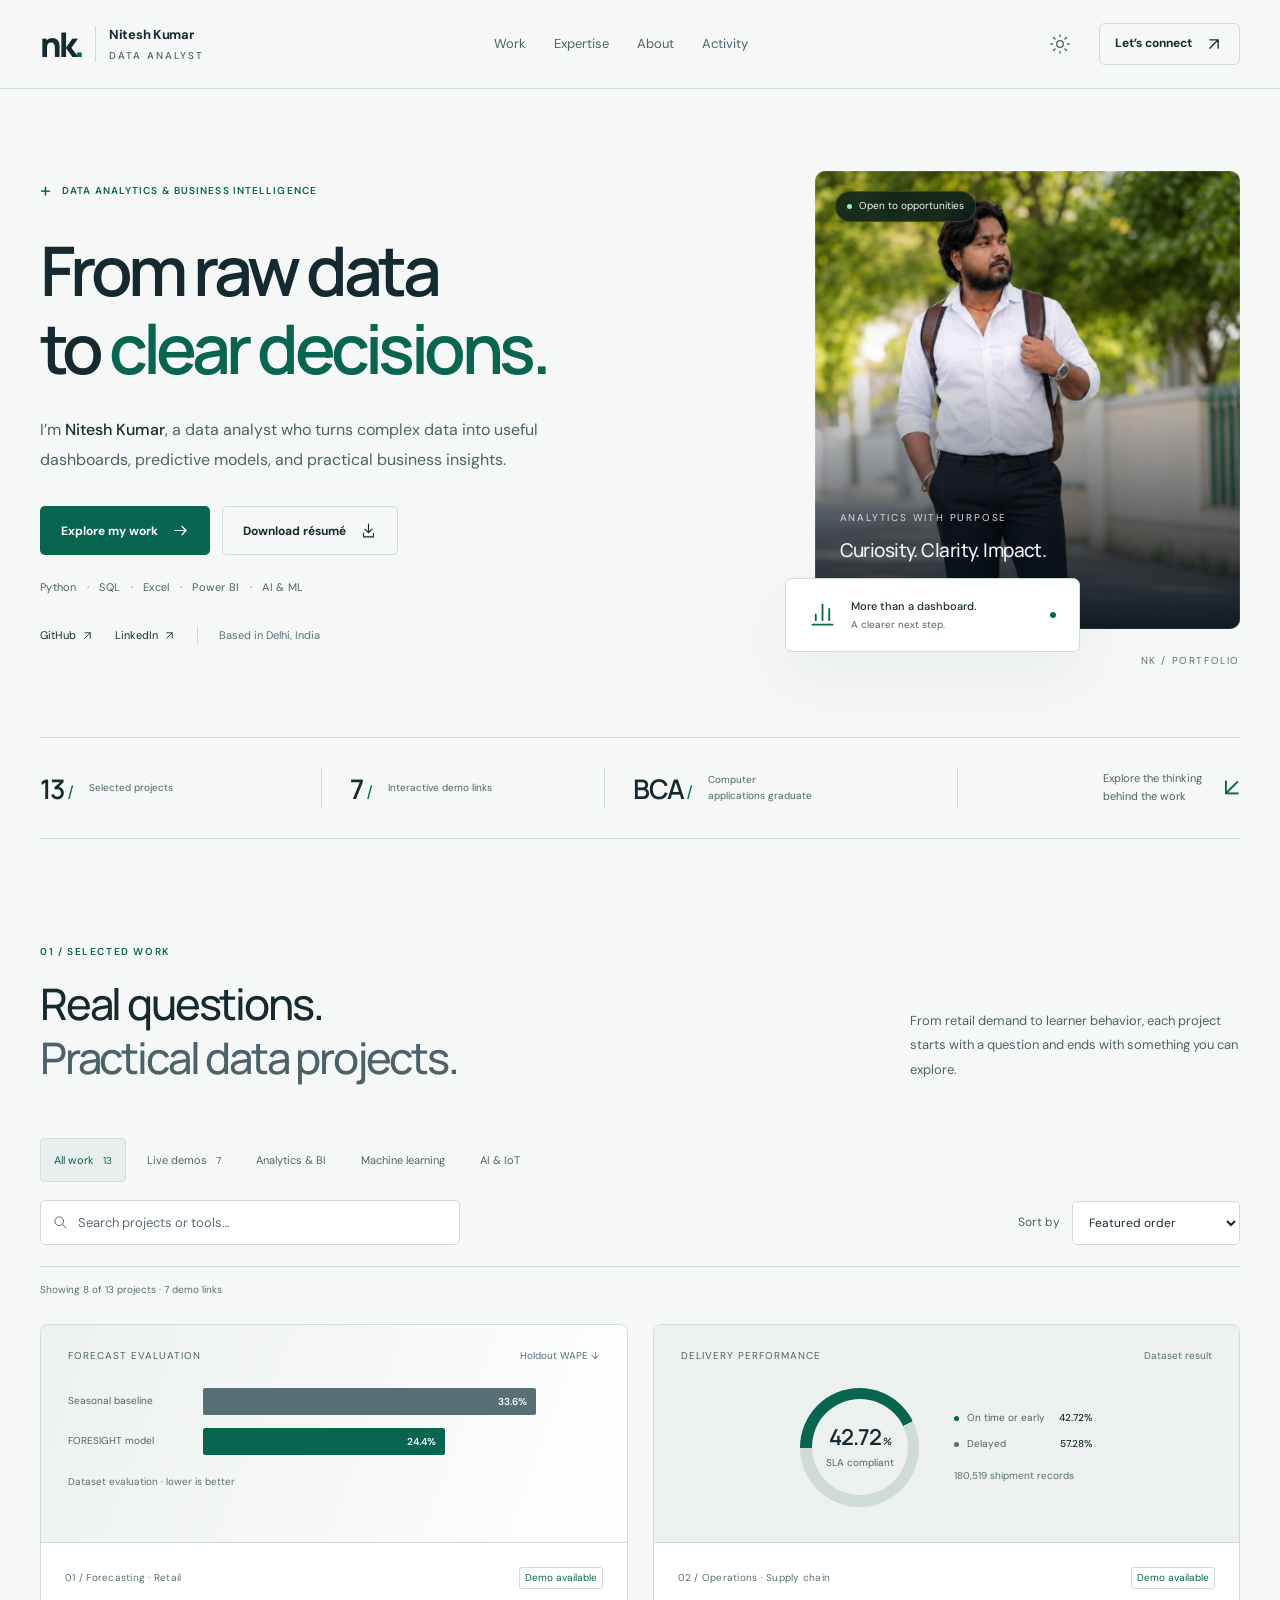
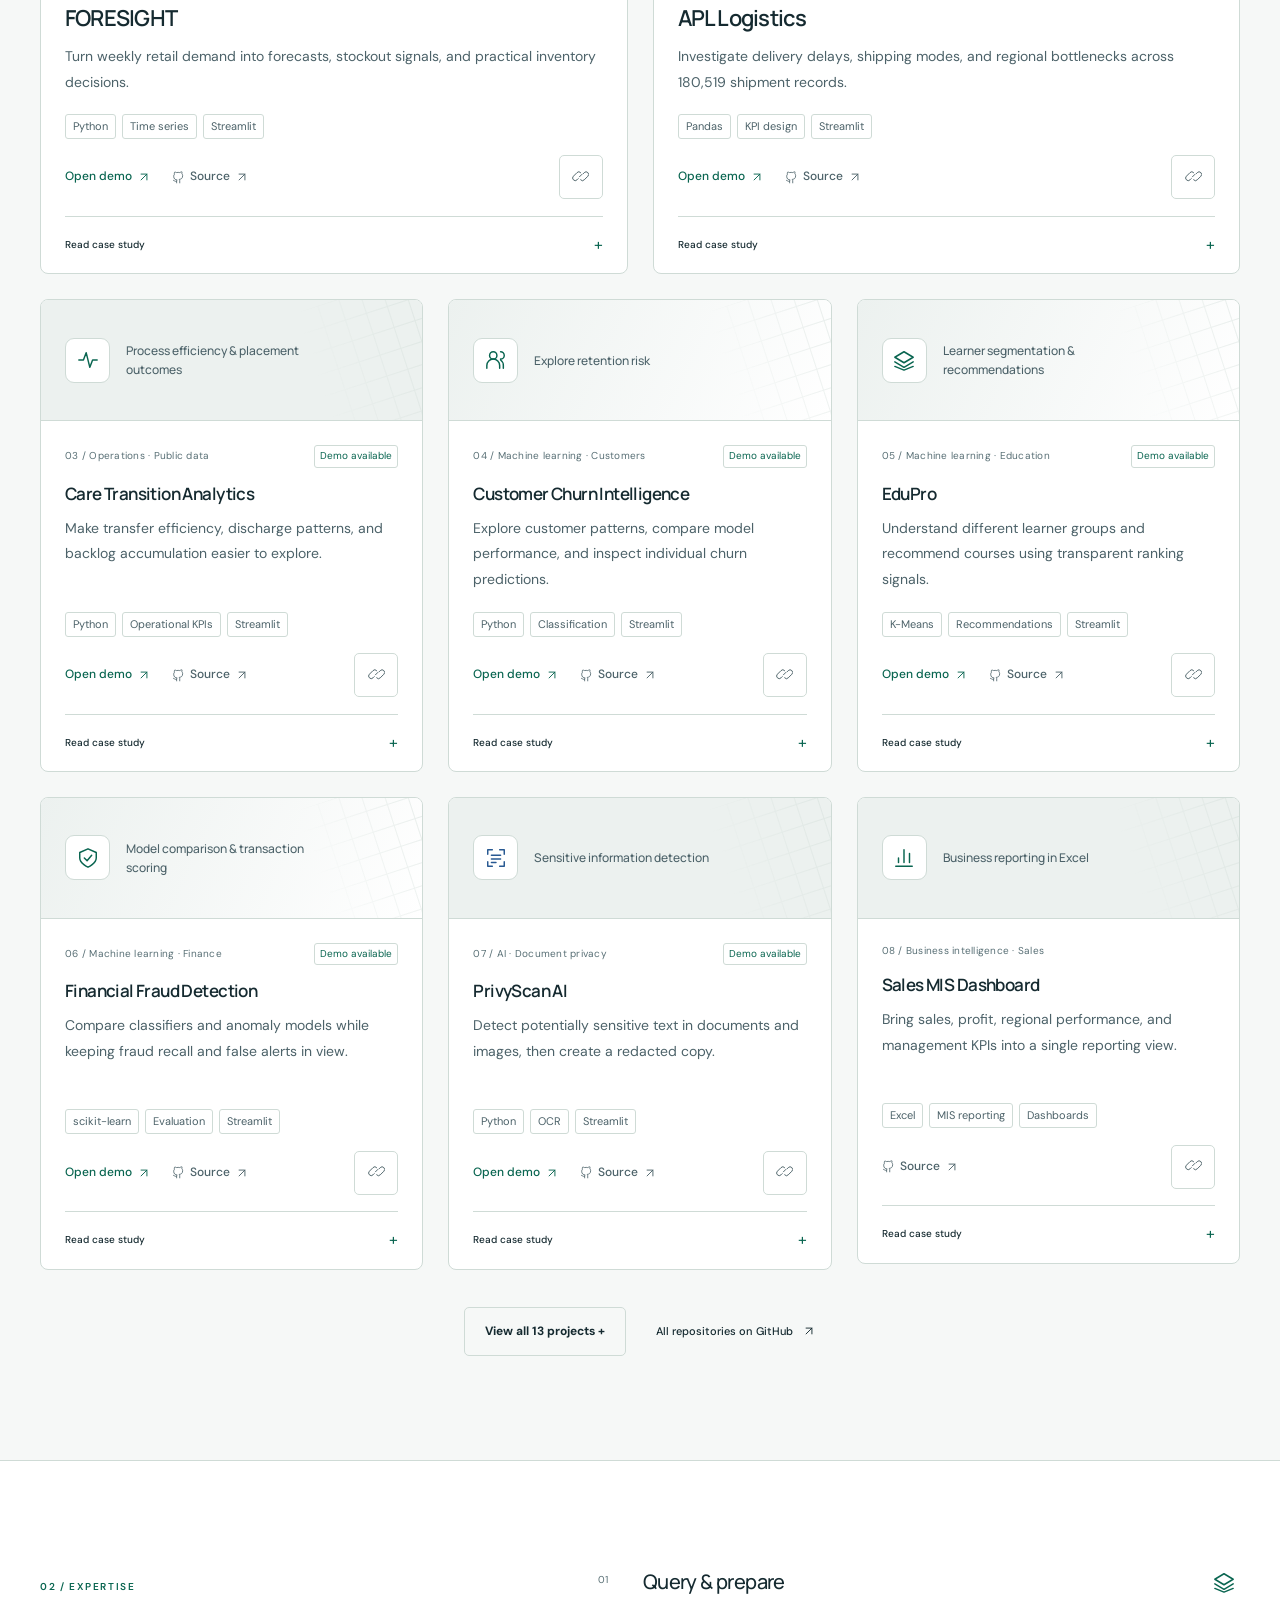
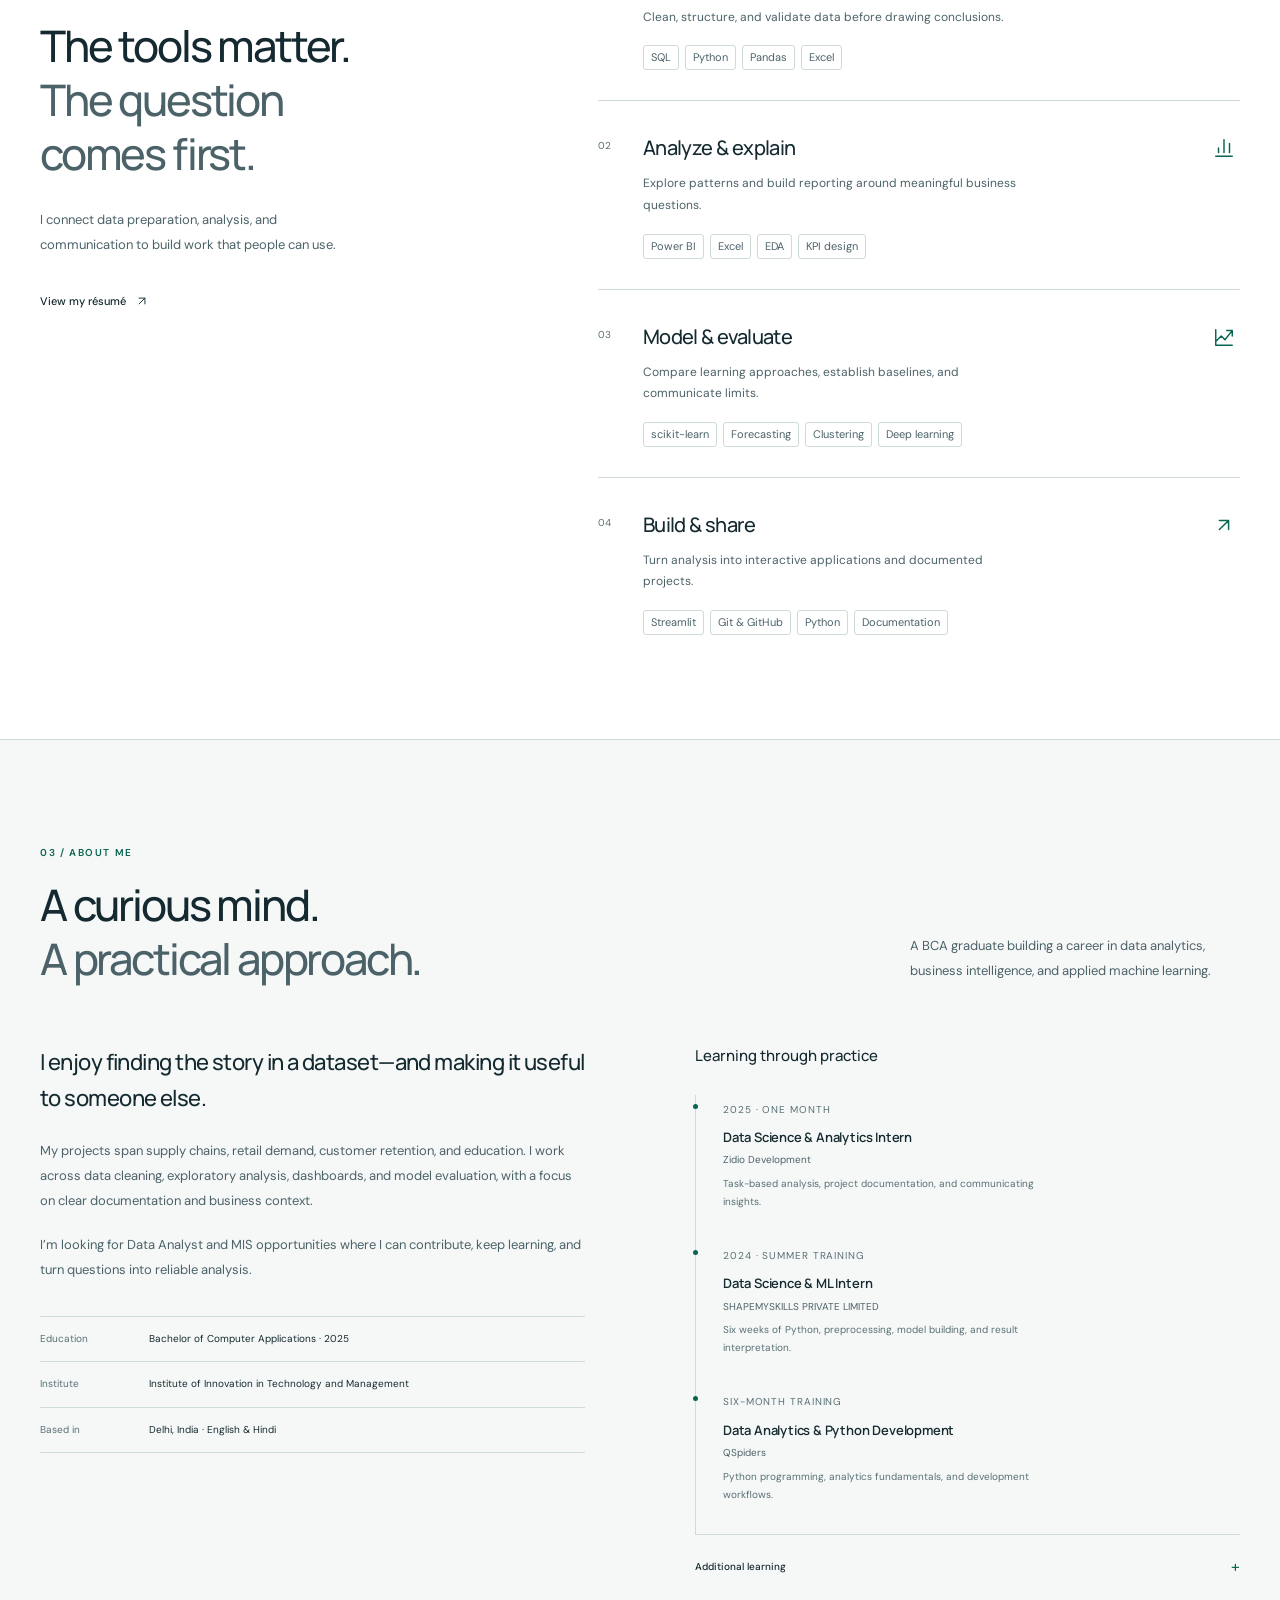
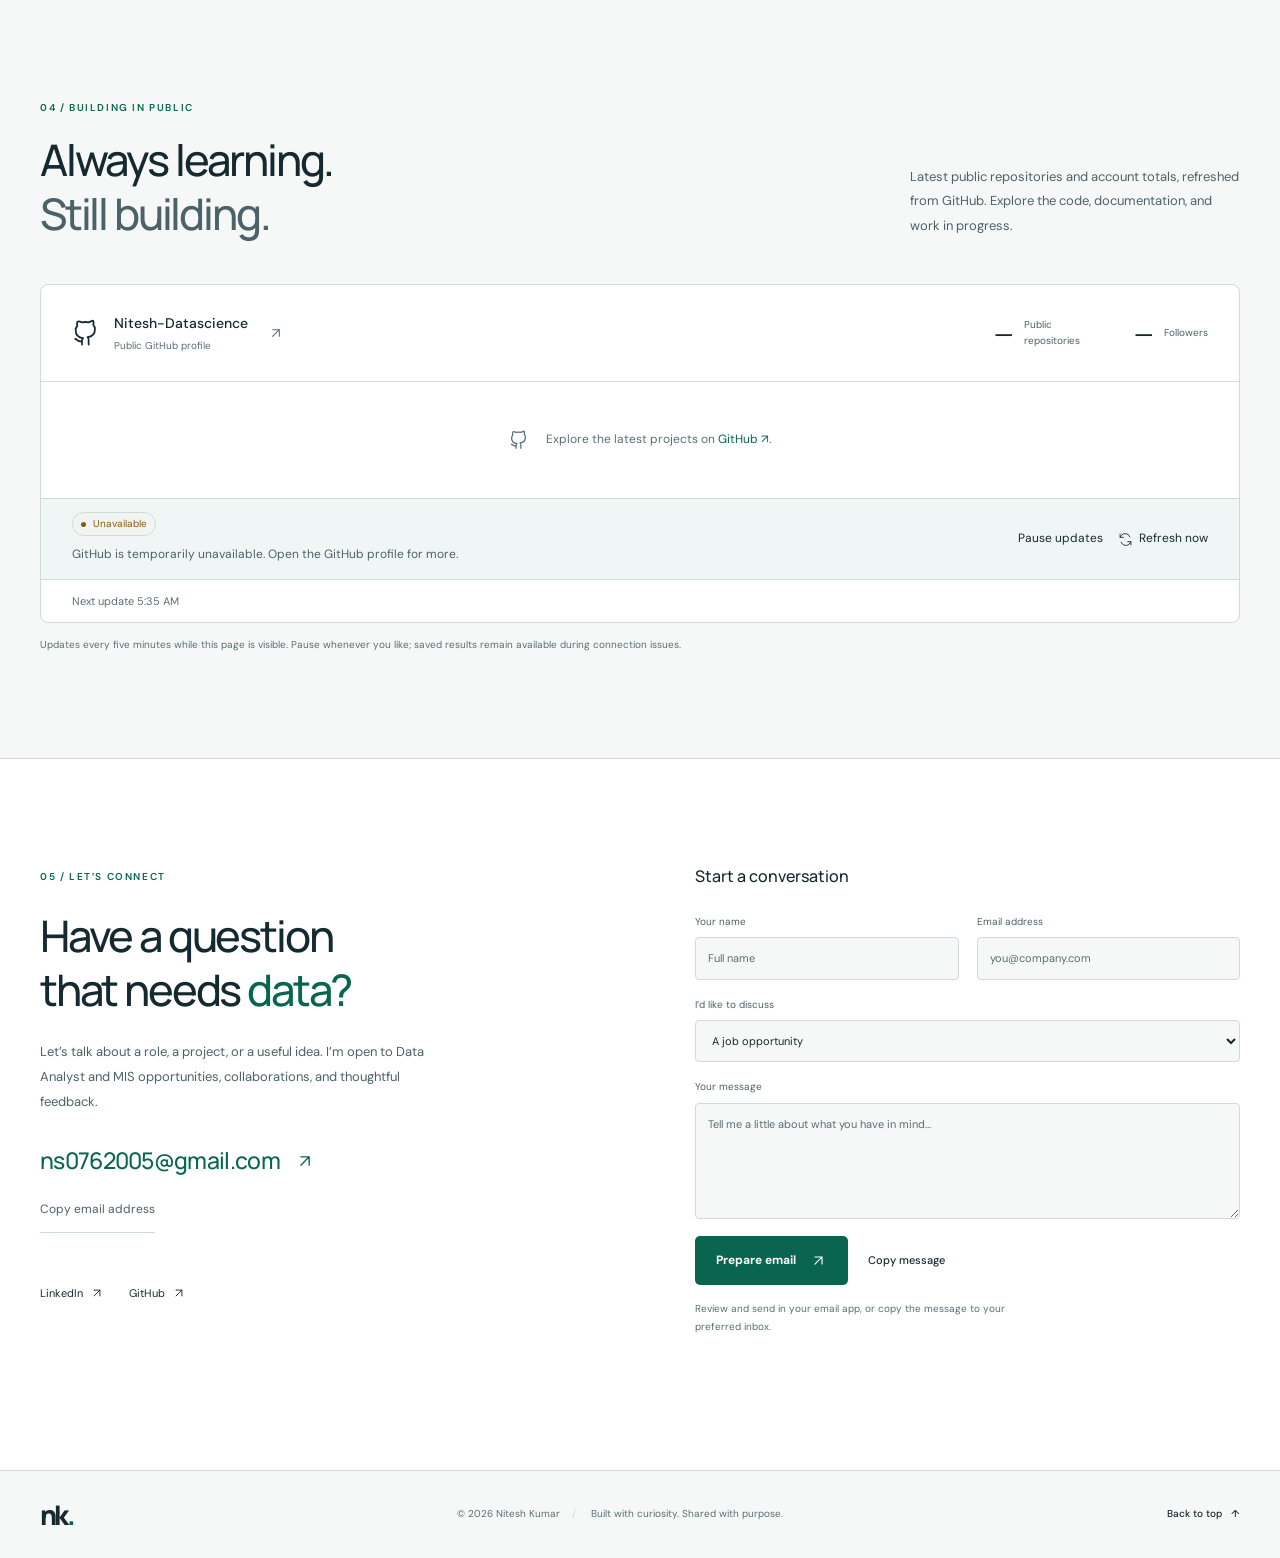
==== commit b72997c4: "Polish portfolio discovery and live activity controls Improve reading sizes and touch targets, add d" ====
--- a/index.html
+++ b/index.html
@@ -18,7 +18,7 @@
   <link rel="preconnect" href="https://fonts.googleapis.com">
   <link rel="preconnect" href="https://fonts.gstatic.com" crossorigin>
   <link href="https://fonts.googleapis.com/css2?family=DM+Sans:wght@400;500;600;700&family=Manrope:wght@400;500;600;700;800&display=swap" rel="stylesheet">
-  <link rel="stylesheet" href="styles.css?v=20261014">
+  <link rel="stylesheet" href="styles.css?v=20261014.2">
   <title>Nitesh Kumar | Data Analyst & Business Intelligence</title>
   <script>
     try {
@@ -49,6 +49,7 @@
     <symbol id="i-bag" viewBox="0 0 24 24"><path d="M4 7h16l1 14H3L4 7Zm4 0V5a4 4 0 0 1 8 0v2"/></symbol>
     <symbol id="i-drop" viewBox="0 0 24 24"><path d="M12 2s8 8 8 13a8 8 0 1 1-16 0c0-5 8-13 8-13Z"/></symbol>
     <symbol id="i-mail" viewBox="0 0 24 24"><rect x="2" y="4" width="20" height="16" rx="2"/><path d="m2 6 10 7L22 6"/></symbol>
+    <symbol id="i-link" viewBox="0 0 24 24"><path d="m10 13 4-4M8 16l-2 2a4 4 0 0 1-6-6l6-6a4 4 0 0 1 6 0m0 12a4 4 0 0 0 6 0l6-6a4 4 0 0 0-6-6l-2 2" transform="translate(2 0) scale(.85)"/></symbol>
     <symbol id="i-search" viewBox="0 0 24 24"><circle cx="10" cy="10" r="7"/><path d="m15 15 6 6"/></symbol>
     <symbol id="i-sun" viewBox="0 0 24 24"><circle cx="12" cy="12" r="4"/><path d="M12 1v2m0 18v2M1 12h2m18 0h2M4 4l2 2m12 12 2 2M4 20l2-2M18 6l2-2"/></symbol>
     <symbol id="i-refresh" viewBox="0 0 24 24"><path d="M20 7A9 9 0 0 0 4 5L2 8m0-6v6h6m-4 9a9 9 0 0 0 16 2l2-3m0 6v-6h-6"/></symbol>
@@ -91,17 +92,18 @@
       <div class="container">
         <div class="section-heading"><div><p class="eyebrow">01 / SELECTED WORK</p><h2 id="workTitle">Real questions.<br><span>Practical data projects.</span></h2></div><p class="section-description">From retail demand to learner behavior, each project starts with a question and ends with something you can explore.</p></div>
         <div class="project-toolbar" id="projectToolbar" hidden>
-          <div class="project-filters" role="group" aria-label="Filter projects by field"><button type="button" class="filter-button active" data-filter="all" aria-pressed="true">All work <span>13</span></button><button type="button" class="filter-button" data-filter="analytics" aria-pressed="false">Analytics & BI</button><button type="button" class="filter-button" data-filter="ml" aria-pressed="false">Machine learning</button><button type="button" class="filter-button" data-filter="ai" aria-pressed="false">AI & IoT</button></div>
-          <div class="search-wrap"><svg class="icon" aria-hidden="true"><use href="#i-search"></use></svg><label class="sr-only" for="projectSearch">Search projects or tools</label><input id="projectSearch" type="search" placeholder="Search projects or tools…" autocomplete="off"></div>
+          <div class="project-filters" role="group" aria-label="Filter projects by field"><button type="button" class="filter-button active" data-filter="all" aria-pressed="true">All work <span>13</span></button><button type="button" class="filter-button" data-filter="live" aria-pressed="false">Live demos <span>7</span></button><button type="button" class="filter-button" data-filter="analytics" aria-pressed="false">Analytics & BI</button><button type="button" class="filter-button" data-filter="ml" aria-pressed="false">Machine learning</button><button type="button" class="filter-button" data-filter="ai" aria-pressed="false">AI & IoT</button></div>
+          <div class="project-browser-controls"><div class="search-wrap"><svg class="icon" aria-hidden="true"><use href="#i-search"></use></svg><label class="sr-only" for="projectSearch">Search projects or tools</label><input id="projectSearch" type="search" placeholder="Search projects or tools…" autocomplete="off" maxlength="160"></div><div class="sort-wrap"><label for="projectSort">Sort by</label><select id="projectSort"><option value="featured">Featured order</option><option value="name">Project name A–Z</option><option value="demo">Demo links first</option></select></div></div>
         </div>
         <p class="project-result-count" id="projectCount" role="status" aria-live="polite">13 projects · 7 interactive demo links</p>
+        <p class="project-share-status" id="projectShareStatus" role="status" aria-live="polite"></p>
         <div class="project-grid" id="projectGrid"><article class="project-card featured" id="project-foresight" data-project="foresight" data-category="analytics" data-demo="true">
   <div class="project-visual forecast-visual"><div class="visual-caption"><span>FORECAST EVALUATION</span><span>Holdout WAPE ↓</span></div><div class="comparison"><div><span>Seasonal baseline</span><div class="comparison-bar baseline" style="--bar:84%"><b>33.6%</b></div></div><div><span>FORESIGHT model</span><div class="comparison-bar" style="--bar:61%"><b>24.4%</b></div></div></div><span class="visual-footnote">Dataset evaluation · lower is better</span></div>
   <div class="project-content">
     <div class="project-meta"><span>01 / Forecasting · Retail</span><span class="demo-badge">Demo available</span></div>
     <h3>FORESIGHT</h3><p>Turn weekly retail demand into forecasts, stockout signals, and practical inventory decisions.</p>
     <ul class="tags" aria-label="Technologies"><li>Python</li><li>Time series</li><li>Streamlit</li></ul>
-    <div class="project-actions"><a class="project-demo" href="https://foresightnorthbay-ufqepslzgzysttnkue79rx.streamlit.app/" target="_blank" rel="noopener noreferrer">Open demo <svg class="icon" aria-hidden="true"><use href="#i-arrow-up-right"></use></svg></a><a class="source-link" href="https://github.com/Nitesh-Datascience/foresight_northbay" target="_blank" rel="noopener noreferrer"><svg class="icon" aria-hidden="true"><use href="#i-github"></use></svg> Source <svg class="icon" aria-hidden="true"><use href="#i-arrow-up-right"></use></svg></a></div>
+    <div class="project-actions"><a class="project-demo" href="https://foresightnorthbay-ufqepslzgzysttnkue79rx.streamlit.app/" target="_blank" rel="noopener noreferrer">Open demo <svg class="icon" aria-hidden="true"><use href="#i-arrow-up-right"></use></svg></a><a class="source-link" href="https://github.com/Nitesh-Datascience/foresight_northbay" target="_blank" rel="noopener noreferrer"><svg class="icon" aria-hidden="true"><use href="#i-github"></use></svg> Source <svg class="icon" aria-hidden="true"><use href="#i-arrow-up-right"></use></svg></a><button type="button" class="project-share" data-share-project="foresight" aria-label="Copy link to FORESIGHT" title="Copy project link" hidden><svg class="icon" aria-hidden="true"><use href="#i-link"></use></svg></button></div>
     <details class="case-study"><summary>Read case study <span aria-hidden="true">+</span></summary><div class="case-body"><h4>The question</h4><p>How can a retail planner anticipate demand and identify inventory risk?</p><h4>The approach</h4><p>Clean 73,100 retail records, aggregate 100 Store × Product series, and evaluate weekly forecasts with rolling-origin validation against a seasonal-naive baseline.</p><h4>The deliverable</h4><p>A planning dashboard, transparent stockout and overstock scores, and a FastAPI scoring service.</p><h4>Evidence & context</h4><p>Holdout WAPE: 24.4%, compared with 33.6% for the baseline. These are dataset evaluation results from a simulated NorthBay Living engagement, not measured client impact.</p><a href="https://github.com/Nitesh-Datascience/foresight_northbay#readme" target="_blank" rel="noopener noreferrer">Read project documentation <svg class="icon" aria-hidden="true"><use href="#i-arrow-up-right"></use></svg></a></div></details>
   </div>
 </article>
@@ -111,7 +113,7 @@
     <div class="project-meta"><span>02 / Operations · Supply chain</span><span class="demo-badge">Demo available</span></div>
     <h3>APL Logistics</h3><p>Investigate delivery delays, shipping modes, and regional bottlenecks across 180,519 shipment records.</p>
     <ul class="tags" aria-label="Technologies"><li>Pandas</li><li>KPI design</li><li>Streamlit</li></ul>
-    <div class="project-actions"><a class="project-demo" href="https://https---appcom-nitesh-datascience-apllogistics-464avyacan3btze.streamlit.app/" target="_blank" rel="noopener noreferrer">Open demo <svg class="icon" aria-hidden="true"><use href="#i-arrow-up-right"></use></svg></a><a class="source-link" href="https://github.com/Nitesh-Datascience/https---github.com-Nitesh-Datascience-APL_Logistics" target="_blank" rel="noopener noreferrer"><svg class="icon" aria-hidden="true"><use href="#i-github"></use></svg> Source <svg class="icon" aria-hidden="true"><use href="#i-arrow-up-right"></use></svg></a></div>
+    <div class="project-actions"><a class="project-demo" href="https://https---appcom-nitesh-datascience-apllogistics-464avyacan3btze.streamlit.app/" target="_blank" rel="noopener noreferrer">Open demo <svg class="icon" aria-hidden="true"><use href="#i-arrow-up-right"></use></svg></a><a class="source-link" href="https://github.com/Nitesh-Datascience/https---github.com-Nitesh-Datascience-APL_Logistics" target="_blank" rel="noopener noreferrer"><svg class="icon" aria-hidden="true"><use href="#i-github"></use></svg> Source <svg class="icon" aria-hidden="true"><use href="#i-arrow-up-right"></use></svg></a><button type="button" class="project-share" data-share-project="logistics" aria-label="Copy link to APL Logistics" title="Copy project link" hidden><svg class="icon" aria-hidden="true"><use href="#i-link"></use></svg></button></div>
     <details class="case-study"><summary>Read case study <span aria-hidden="true">+</span></summary><div class="case-body"><h4>The question</h4><p>Where are shipments missing delivery commitments, and which segments need attention?</p><h4>The approach</h4><p>Clean shipment records, calculate delivery gaps, define SLA metrics, and compare risk across shipping modes, regions, and customer segments.</p><h4>The deliverable</h4><p>An interactive logistics control tower, an analysis notebook, and an executive summary.</p><h4>Evidence & context</h4><p>The supplied dataset shows 42.72% SLA compliance and 57.28% delayed shipments. It has no reliable order or shipping date column, so time-series trends are not claimed.</p><a href="https://github.com/Nitesh-Datascience/https---github.com-Nitesh-Datascience-APL_Logistics#readme" target="_blank" rel="noopener noreferrer">Read project documentation <svg class="icon" aria-hidden="true"><use href="#i-arrow-up-right"></use></svg></a></div></details>
   </div>
 </article>
@@ -121,7 +123,7 @@
     <div class="project-meta"><span>03 / Operations · Public data</span><span class="demo-badge">Demo available</span></div>
     <h3>Care Transition Analytics</h3><p>Make transfer efficiency, discharge patterns, and backlog accumulation easier to explore.</p>
     <ul class="tags" aria-label="Technologies"><li>Python</li><li>Operational KPIs</li><li>Streamlit</li></ul>
-    <div class="project-actions"><a class="project-demo" href="https://care-transition-efficiency-analytics-knfy8ljtaxyn8ti74zy5ng.streamlit.app/" target="_blank" rel="noopener noreferrer">Open demo <svg class="icon" aria-hidden="true"><use href="#i-arrow-up-right"></use></svg></a><a class="source-link" href="https://github.com/Nitesh-Datascience/care-transition-efficiency-analytics" target="_blank" rel="noopener noreferrer"><svg class="icon" aria-hidden="true"><use href="#i-github"></use></svg> Source <svg class="icon" aria-hidden="true"><use href="#i-arrow-up-right"></use></svg></a></div>
+    <div class="project-actions"><a class="project-demo" href="https://care-transition-efficiency-analytics-knfy8ljtaxyn8ti74zy5ng.streamlit.app/" target="_blank" rel="noopener noreferrer">Open demo <svg class="icon" aria-hidden="true"><use href="#i-arrow-up-right"></use></svg></a><a class="source-link" href="https://github.com/Nitesh-Datascience/care-transition-efficiency-analytics" target="_blank" rel="noopener noreferrer"><svg class="icon" aria-hidden="true"><use href="#i-github"></use></svg> Source <svg class="icon" aria-hidden="true"><use href="#i-arrow-up-right"></use></svg></a><button type="button" class="project-share" data-share-project="care" aria-label="Copy link to Care Transition Analytics" title="Copy project link" hidden><svg class="icon" aria-hidden="true"><use href="#i-link"></use></svg></button></div>
     <details class="case-study"><summary>Read case study <span aria-hidden="true">+</span></summary><div class="case-body"><h4>The question</h4><p>Where do care transitions slow down, and how do placement outcomes vary over time?</p><h4>The approach</h4><p>Derive transfer, discharge, throughput, backlog, and rolling stability indicators from 720 valid public reporting records.</p><h4>The deliverable</h4><p>Date filters, threshold alerts, bottleneck views, and stakeholder reports.</p><h4>Evidence & context</h4><p>An operational analysis of the HHS Unaccompanied Alien Children Program dataset; these indicators are not clinical measures or patient predictions.</p><a href="https://github.com/Nitesh-Datascience/care-transition-efficiency-analytics#readme" target="_blank" rel="noopener noreferrer">Read project documentation <svg class="icon" aria-hidden="true"><use href="#i-arrow-up-right"></use></svg></a></div></details>
   </div>
 </article>
@@ -131,7 +133,7 @@
     <div class="project-meta"><span>04 / Machine learning · Customers</span><span class="demo-badge">Demo available</span></div>
     <h3>Customer Churn Intelligence</h3><p>Explore customer patterns, compare model performance, and inspect individual churn predictions.</p>
     <ul class="tags" aria-label="Technologies"><li>Python</li><li>Classification</li><li>Streamlit</li></ul>
-    <div class="project-actions"><a class="project-demo" href="https://customerchurnprediction-fkpbjib3muyvrhmgchkurb.streamlit.app/" target="_blank" rel="noopener noreferrer">Open demo <svg class="icon" aria-hidden="true"><use href="#i-arrow-up-right"></use></svg></a><a class="source-link" href="https://github.com/Nitesh-Datascience/Customer_churn_Prediction" target="_blank" rel="noopener noreferrer"><svg class="icon" aria-hidden="true"><use href="#i-github"></use></svg> Source <svg class="icon" aria-hidden="true"><use href="#i-arrow-up-right"></use></svg></a></div>
+    <div class="project-actions"><a class="project-demo" href="https://customerchurnprediction-fkpbjib3muyvrhmgchkurb.streamlit.app/" target="_blank" rel="noopener noreferrer">Open demo <svg class="icon" aria-hidden="true"><use href="#i-arrow-up-right"></use></svg></a><a class="source-link" href="https://github.com/Nitesh-Datascience/Customer_churn_Prediction" target="_blank" rel="noopener noreferrer"><svg class="icon" aria-hidden="true"><use href="#i-github"></use></svg> Source <svg class="icon" aria-hidden="true"><use href="#i-arrow-up-right"></use></svg></a><button type="button" class="project-share" data-share-project="churn" aria-label="Copy link to Customer Churn Intelligence" title="Copy project link" hidden><svg class="icon" aria-hidden="true"><use href="#i-link"></use></svg></button></div>
     <details class="case-study"><summary>Read case study <span aria-hidden="true">+</span></summary><div class="case-body"><h4>The question</h4><p>Which customer characteristics are associated with churn?</p><h4>The approach</h4><p>Connect exploratory customer analytics with model evaluation and an individual risk-prediction workflow.</p><h4>The deliverable</h4><p>An executive KPI view, interactive churn analysis, customer exploration, and a model-performance dashboard.</p><h4>Evidence & context</h4><p>A portfolio prediction workflow. Predictions should be assessed against the model evaluation before use in retention decisions.</p><a href="https://github.com/Nitesh-Datascience/Customer_churn_Prediction#readme" target="_blank" rel="noopener noreferrer">Read project documentation <svg class="icon" aria-hidden="true"><use href="#i-arrow-up-right"></use></svg></a></div></details>
   </div>
 </article>
@@ -141,7 +143,7 @@
     <div class="project-meta"><span>05 / Machine learning · Education</span><span class="demo-badge">Demo available</span></div>
     <h3>EduPro</h3><p>Understand different learner groups and recommend courses using transparent ranking signals.</p>
     <ul class="tags" aria-label="Technologies"><li>K-Means</li><li>Recommendations</li><li>Streamlit</li></ul>
-    <div class="project-actions"><a class="project-demo" href="https://eduproproject-jkoe6q6tctk5xafa6ggogf.streamlit.app/" target="_blank" rel="noopener noreferrer">Open demo <svg class="icon" aria-hidden="true"><use href="#i-arrow-up-right"></use></svg></a><a class="source-link" href="https://github.com/Nitesh-Datascience/EduPro_Project" target="_blank" rel="noopener noreferrer"><svg class="icon" aria-hidden="true"><use href="#i-github"></use></svg> Source <svg class="icon" aria-hidden="true"><use href="#i-arrow-up-right"></use></svg></a></div>
+    <div class="project-actions"><a class="project-demo" href="https://eduproproject-jkoe6q6tctk5xafa6ggogf.streamlit.app/" target="_blank" rel="noopener noreferrer">Open demo <svg class="icon" aria-hidden="true"><use href="#i-arrow-up-right"></use></svg></a><a class="source-link" href="https://github.com/Nitesh-Datascience/EduPro_Project" target="_blank" rel="noopener noreferrer"><svg class="icon" aria-hidden="true"><use href="#i-github"></use></svg> Source <svg class="icon" aria-hidden="true"><use href="#i-arrow-up-right"></use></svg></a><button type="button" class="project-share" data-share-project="edupro" aria-label="Copy link to EduPro" title="Copy project link" hidden><svg class="icon" aria-hidden="true"><use href="#i-link"></use></svg></button></div>
     <details class="case-study"><summary>Read case study <span aria-hidden="true">+</span></summary><div class="case-body"><h4>The question</h4><p>How can course recommendations reflect different learner interests and study patterns?</p><h4>The approach</h4><p>Join user, course, and transaction data; standardize learner features; select K-Means segments by silhouette score; rank courses with category, level, segment-popularity, and rating signals.</p><h4>The deliverable</h4><p>A learner explorer, segment comparison, recommendation views, and model comparisons.</p><h4>Evidence & context</h4><p>PCA supports exploration. The source data lacks engagement outcomes, so recommendation precision or engagement lift is not claimed.</p><a href="https://github.com/Nitesh-Datascience/EduPro_Project#readme" target="_blank" rel="noopener noreferrer">Read project documentation <svg class="icon" aria-hidden="true"><use href="#i-arrow-up-right"></use></svg></a></div></details>
   </div>
 </article>
@@ -151,7 +153,7 @@
     <div class="project-meta"><span>06 / Machine learning · Finance</span><span class="demo-badge">Demo available</span></div>
     <h3>Financial Fraud Detection</h3><p>Compare classifiers and anomaly models while keeping fraud recall and false alerts in view.</p>
     <ul class="tags" aria-label="Technologies"><li>scikit-learn</li><li>Evaluation</li><li>Streamlit</li></ul>
-    <div class="project-actions"><a class="project-demo" href="https://financialfrauddetection-6geni2xkrt3dc8ry2infsf.streamlit.app/" target="_blank" rel="noopener noreferrer">Open demo <svg class="icon" aria-hidden="true"><use href="#i-arrow-up-right"></use></svg></a><a class="source-link" href="https://github.com/Nitesh-Datascience/Financial_Fraud_Detection" target="_blank" rel="noopener noreferrer"><svg class="icon" aria-hidden="true"><use href="#i-github"></use></svg> Source <svg class="icon" aria-hidden="true"><use href="#i-arrow-up-right"></use></svg></a></div>
+    <div class="project-actions"><a class="project-demo" href="https://financialfrauddetection-6geni2xkrt3dc8ry2infsf.streamlit.app/" target="_blank" rel="noopener noreferrer">Open demo <svg class="icon" aria-hidden="true"><use href="#i-arrow-up-right"></use></svg></a><a class="source-link" href="https://github.com/Nitesh-Datascience/Financial_Fraud_Detection" target="_blank" rel="noopener noreferrer"><svg class="icon" aria-hidden="true"><use href="#i-github"></use></svg> Source <svg class="icon" aria-hidden="true"><use href="#i-arrow-up-right"></use></svg></a><button type="button" class="project-share" data-share-project="fraud" aria-label="Copy link to Financial Fraud Detection" title="Copy project link" hidden><svg class="icon" aria-hidden="true"><use href="#i-link"></use></svg></button></div>
     <details class="case-study"><summary>Read case study <span aria-hidden="true">+</span></summary><div class="case-body"><h4>The question</h4><p>How can transaction models be evaluated without hiding missed fraud behind high accuracy?</p><h4>The approach</h4><p>Split datasets before preprocessing, compare model families, and select the primary classifier using validation average precision.</p><h4>The deliverable</h4><p>A model-comparison dashboard, CSV and single-transaction scoring, plus a saved-data replay.</p><h4>Evidence & context</h4><p>An educational benchmark. Replay uses saved transactions; live bank integration and production fraud prevention are not implemented.</p><a href="https://github.com/Nitesh-Datascience/Financial_Fraud_Detection#readme" target="_blank" rel="noopener noreferrer">Read project documentation <svg class="icon" aria-hidden="true"><use href="#i-arrow-up-right"></use></svg></a></div></details>
   </div>
 </article>
@@ -161,7 +163,7 @@
     <div class="project-meta"><span>07 / AI · Document privacy</span><span class="demo-badge">Demo available</span></div>
     <h3>PrivyScan AI</h3><p>Detect potentially sensitive text in documents and images, then create a redacted copy.</p>
     <ul class="tags" aria-label="Technologies"><li>Python</li><li>OCR</li><li>Streamlit</li></ul>
-    <div class="project-actions"><a class="project-demo" href="https://privyscan-ai-starter-afe9ltswbslgt9vkczfvxx.streamlit.app/" target="_blank" rel="noopener noreferrer">Open demo <svg class="icon" aria-hidden="true"><use href="#i-arrow-up-right"></use></svg></a><a class="source-link" href="https://github.com/Nitesh-Datascience/PrivyScan-AI-Starter" target="_blank" rel="noopener noreferrer"><svg class="icon" aria-hidden="true"><use href="#i-github"></use></svg> Source <svg class="icon" aria-hidden="true"><use href="#i-arrow-up-right"></use></svg></a></div>
+    <div class="project-actions"><a class="project-demo" href="https://privyscan-ai-starter-afe9ltswbslgt9vkczfvxx.streamlit.app/" target="_blank" rel="noopener noreferrer">Open demo <svg class="icon" aria-hidden="true"><use href="#i-arrow-up-right"></use></svg></a><a class="source-link" href="https://github.com/Nitesh-Datascience/PrivyScan-AI-Starter" target="_blank" rel="noopener noreferrer"><svg class="icon" aria-hidden="true"><use href="#i-github"></use></svg> Source <svg class="icon" aria-hidden="true"><use href="#i-arrow-up-right"></use></svg></a><button type="button" class="project-share" data-share-project="privyscan" aria-label="Copy link to PrivyScan AI" title="Copy project link" hidden><svg class="icon" aria-hidden="true"><use href="#i-link"></use></svg></button></div>
     <details class="case-study"><summary>Read case study <span aria-hidden="true">+</span></summary><div class="case-body"><h4>The question</h4><p>How can documents be reviewed for common sensitive information before sharing?</p><h4>The approach</h4><p>Combine OCR with detection rules for emails, phone numbers, and identity-like patterns, followed by scoring and redaction.</p><h4>The deliverable</h4><p>A privacy-assistant prototype with a locally runnable OCR and redaction pipeline.</p><h4>Evidence & context</h4><p>Detection needs human review. The local workflow runs on the user’s device; a hosted Streamlit demo runs on its host.</p><a href="https://github.com/Nitesh-Datascience/PrivyScan-AI-Starter#readme" target="_blank" rel="noopener noreferrer">Read project documentation <svg class="icon" aria-hidden="true"><use href="#i-arrow-up-right"></use></svg></a></div></details>
   </div>
 </article>
@@ -171,7 +173,7 @@
     <div class="project-meta"><span>08 / Business intelligence · Sales</span></div>
     <h3>Sales MIS Dashboard</h3><p>Bring sales, profit, regional performance, and management KPIs into a single reporting view.</p>
     <ul class="tags" aria-label="Technologies"><li>Excel</li><li>MIS reporting</li><li>Dashboards</li></ul>
-    <div class="project-actions"><a class="source-link" href="https://github.com/Nitesh-Datascience/Sales-MIS-Dashboard-Project-using-Excel" target="_blank" rel="noopener noreferrer"><svg class="icon" aria-hidden="true"><use href="#i-github"></use></svg> Source <svg class="icon" aria-hidden="true"><use href="#i-arrow-up-right"></use></svg></a></div>
+    <div class="project-actions"><a class="source-link" href="https://github.com/Nitesh-Datascience/Sales-MIS-Dashboard-Project-using-Excel" target="_blank" rel="noopener noreferrer"><svg class="icon" aria-hidden="true"><use href="#i-github"></use></svg> Source <svg class="icon" aria-hidden="true"><use href="#i-arrow-up-right"></use></svg></a><button type="button" class="project-share" data-share-project="sales" aria-label="Copy link to Sales MIS Dashboard" title="Copy project link" hidden><svg class="icon" aria-hidden="true"><use href="#i-link"></use></svg></button></div>
     <details class="case-study"><summary>Read case study <span aria-hidden="true">+</span></summary><div class="case-body"><h4>The question</h4><p>How can management review sales performance in a concise reporting format?</p><h4>The approach</h4><p>Structure business data and present sales, profit, regional comparisons, and KPIs in Excel.</p><h4>The deliverable</h4><p>An Excel dashboard and a repeatable management-reporting example.</p><a href="https://github.com/Nitesh-Datascience/Sales-MIS-Dashboard-Project-using-Excel#readme" target="_blank" rel="noopener noreferrer">Read project documentation <svg class="icon" aria-hidden="true"><use href="#i-arrow-up-right"></use></svg></a></div></details>
   </div>
 </article>
@@ -181,7 +183,7 @@
     <div class="project-meta"><span>09 / Analytics · Retail</span></div>
     <h3>Shopping Behavior Analysis</h3><p>Explore purchasing behavior, product preferences, and useful customer patterns.</p>
     <ul class="tags" aria-label="Technologies"><li>Python</li><li>Pandas</li><li>EDA</li></ul>
-    <div class="project-actions"><a class="source-link" href="https://github.com/Nitesh-Datascience/Customer-Shopping-Behavior-Analysis" target="_blank" rel="noopener noreferrer"><svg class="icon" aria-hidden="true"><use href="#i-github"></use></svg> Source <svg class="icon" aria-hidden="true"><use href="#i-arrow-up-right"></use></svg></a></div>
+    <div class="project-actions"><a class="source-link" href="https://github.com/Nitesh-Datascience/Customer-Shopping-Behavior-Analysis" target="_blank" rel="noopener noreferrer"><svg class="icon" aria-hidden="true"><use href="#i-github"></use></svg> Source <svg class="icon" aria-hidden="true"><use href="#i-arrow-up-right"></use></svg></a><button type="button" class="project-share" data-share-project="shopping" aria-label="Copy link to Shopping Behavior Analysis" title="Copy project link" hidden><svg class="icon" aria-hidden="true"><use href="#i-link"></use></svg></button></div>
     <details class="case-study"><summary>Read case study <span aria-hidden="true">+</span></summary><div class="case-body"><h4>The question</h4><p>What can purchasing patterns reveal about customer preferences?</p><h4>The approach</h4><p>Use exploratory analysis and visual comparisons to inspect customer segments and purchasing trends.</p><h4>The deliverable</h4><p>A repository documenting retail analysis and business observations.</p><a href="https://github.com/Nitesh-Datascience/Customer-Shopping-Behavior-Analysis#readme" target="_blank" rel="noopener noreferrer">Read project documentation <svg class="icon" aria-hidden="true"><use href="#i-arrow-up-right"></use></svg></a></div></details>
   </div>
 </article>
@@ -191,7 +193,7 @@
     <div class="project-meta"><span>10 / Machine learning · Telecom</span></div>
     <h3>Telecom Churn Modeling</h3><p>Study service usage and customer characteristics to understand churn and retention opportunities.</p>
     <ul class="tags" aria-label="Technologies"><li>Python</li><li>Machine learning</li><li>Power BI</li></ul>
-    <div class="project-actions"><a class="source-link" href="https://github.com/Nitesh-Datascience/Telcom_Customer" target="_blank" rel="noopener noreferrer"><svg class="icon" aria-hidden="true"><use href="#i-github"></use></svg> Source <svg class="icon" aria-hidden="true"><use href="#i-arrow-up-right"></use></svg></a></div>
+    <div class="project-actions"><a class="source-link" href="https://github.com/Nitesh-Datascience/Telcom_Customer" target="_blank" rel="noopener noreferrer"><svg class="icon" aria-hidden="true"><use href="#i-github"></use></svg> Source <svg class="icon" aria-hidden="true"><use href="#i-arrow-up-right"></use></svg></a><button type="button" class="project-share" data-share-project="telecom" aria-label="Copy link to Telecom Churn Modeling" title="Copy project link" hidden><svg class="icon" aria-hidden="true"><use href="#i-link"></use></svg></button></div>
     <details class="case-study"><summary>Read case study <span aria-hidden="true">+</span></summary><div class="case-body"><h4>The question</h4><p>Which service and customer patterns are associated with telecom churn?</p><h4>The approach</h4><p>Practice preprocessing, modeling, and visualization as part of a summer-training project.</p><h4>The deliverable</h4><p>An exploratory churn-modeling project with business-facing visual analysis.</p><a href="https://github.com/Nitesh-Datascience/Telcom_Customer#readme" target="_blank" rel="noopener noreferrer">Read project documentation <svg class="icon" aria-hidden="true"><use href="#i-arrow-up-right"></use></svg></a></div></details>
   </div>
 </article>
@@ -201,7 +203,7 @@
     <div class="project-meta"><span>11 / Machine learning · Time series</span></div>
     <h3>NIFTY Prediction</h3><p>Explore historical index data and compare forecasting approaches, including LSTM.</p>
     <ul class="tags" aria-label="Technologies"><li>LSTM</li><li>Python</li><li>Time series</li></ul>
-    <div class="project-actions"><a class="source-link" href="https://github.com/Nitesh-Datascience/NIFTY-PREDICTION-USING-LSTM-AND-MACHINE-LEARNING-ALGORITHMS-FROM-2001-TO-12TH-JULY-2024" target="_blank" rel="noopener noreferrer"><svg class="icon" aria-hidden="true"><use href="#i-github"></use></svg> Source <svg class="icon" aria-hidden="true"><use href="#i-arrow-up-right"></use></svg></a></div>
+    <div class="project-actions"><a class="source-link" href="https://github.com/Nitesh-Datascience/NIFTY-PREDICTION-USING-LSTM-AND-MACHINE-LEARNING-ALGORITHMS-FROM-2001-TO-12TH-JULY-2024" target="_blank" rel="noopener noreferrer"><svg class="icon" aria-hidden="true"><use href="#i-github"></use></svg> Source <svg class="icon" aria-hidden="true"><use href="#i-arrow-up-right"></use></svg></a><button type="button" class="project-share" data-share-project="nifty" aria-label="Copy link to NIFTY Prediction" title="Copy project link" hidden><svg class="icon" aria-hidden="true"><use href="#i-link"></use></svg></button></div>
     <details class="case-study"><summary>Read case study <span aria-hidden="true">+</span></summary><div class="case-body"><h4>The question</h4><p>How do different learning approaches behave on historical stock-index data?</p><h4>The approach</h4><p>Prepare historical data and experiment with LSTM, regression, SVM, tree, and KNN approaches.</p><h4>The deliverable</h4><p>An educational forecasting and model-comparison project.</p><h4>Evidence & context</h4><p>Historical experiments do not establish future returns. This project is not investment advice.</p><a href="https://github.com/Nitesh-Datascience/NIFTY-PREDICTION-USING-LSTM-AND-MACHINE-LEARNING-ALGORITHMS-FROM-2001-TO-12TH-JULY-2024#readme" target="_blank" rel="noopener noreferrer">Read project documentation <svg class="icon" aria-hidden="true"><use href="#i-arrow-up-right"></use></svg></a></div></details>
   </div>
 </article>
@@ -211,7 +213,7 @@
     <div class="project-meta"><span>12 / Deep learning · Computer vision</span></div>
     <h3>ResNet-50 Transfer Learning</h3><p>Explore image classification using a pretrained ResNet-50 model and transfer learning.</p>
     <ul class="tags" aria-label="Technologies"><li>ResNet-50</li><li>Deep learning</li><li>Python</li></ul>
-    <div class="project-actions"><a class="source-link" href="https://github.com/Nitesh-Datascience/Transfer-Learning-Resnet-50" target="_blank" rel="noopener noreferrer"><svg class="icon" aria-hidden="true"><use href="#i-github"></use></svg> Source <svg class="icon" aria-hidden="true"><use href="#i-arrow-up-right"></use></svg></a></div>
+    <div class="project-actions"><a class="source-link" href="https://github.com/Nitesh-Datascience/Transfer-Learning-Resnet-50" target="_blank" rel="noopener noreferrer"><svg class="icon" aria-hidden="true"><use href="#i-github"></use></svg> Source <svg class="icon" aria-hidden="true"><use href="#i-arrow-up-right"></use></svg></a><button type="button" class="project-share" data-share-project="resnet" aria-label="Copy link to ResNet-50 Transfer Learning" title="Copy project link" hidden><svg class="icon" aria-hidden="true"><use href="#i-link"></use></svg></button></div>
     <details class="case-study"><summary>Read case study <span aria-hidden="true">+</span></summary><div class="case-body"><h4>The question</h4><p>How can a pretrained vision model support a new classification task?</p><h4>The approach</h4><p>Experiment with transfer learning and a ResNet-50 backbone for image classification.</p><h4>The deliverable</h4><p>A repository demonstrating a computer-vision learning workflow.</p><a href="https://github.com/Nitesh-Datascience/Transfer-Learning-Resnet-50#readme" target="_blank" rel="noopener noreferrer">Read project documentation <svg class="icon" aria-hidden="true"><use href="#i-arrow-up-right"></use></svg></a></div></details>
   </div>
 </article>
@@ -221,7 +223,7 @@
     <div class="project-meta"><span>13 / IoT · Monitoring</span></div>
     <h3>Smart Water Tank Monitoring</h3><p>Use water-level monitoring concepts to support better water management and reduce overflow.</p>
     <ul class="tags" aria-label="Technologies"><li>IoT</li><li>Sensors</li><li>Automation</li></ul>
-    <div class="project-actions"><a class="source-link" href="https://github.com/Nitesh-Datascience/IOT-BASED-Smart-Water-Tank-Monitoring-System" target="_blank" rel="noopener noreferrer"><svg class="icon" aria-hidden="true"><use href="#i-github"></use></svg> Source <svg class="icon" aria-hidden="true"><use href="#i-arrow-up-right"></use></svg></a></div>
+    <div class="project-actions"><a class="source-link" href="https://github.com/Nitesh-Datascience/IOT-BASED-Smart-Water-Tank-Monitoring-System" target="_blank" rel="noopener noreferrer"><svg class="icon" aria-hidden="true"><use href="#i-github"></use></svg> Source <svg class="icon" aria-hidden="true"><use href="#i-arrow-up-right"></use></svg></a><button type="button" class="project-share" data-share-project="water" aria-label="Copy link to Smart Water Tank Monitoring" title="Copy project link" hidden><svg class="icon" aria-hidden="true"><use href="#i-link"></use></svg></button></div>
     <details class="case-study"><summary>Read case study <span aria-hidden="true">+</span></summary><div class="case-body"><h4>The question</h4><p>How can sensor readings make water levels easier to monitor?</p><h4>The approach</h4><p>Combine water-level sensing and IoT concepts in a monitoring-system project.</p><h4>The deliverable</h4><p>A hardware-oriented project documenting the monitoring approach.</p><a href="https://github.com/Nitesh-Datascience/IOT-BASED-Smart-Water-Tank-Monitoring-System#readme" target="_blank" rel="noopener noreferrer">Read project documentation <svg class="icon" aria-hidden="true"><use href="#i-arrow-up-right"></use></svg></a></div></details>
   </div>
 </article></div>
@@ -239,12 +241,12 @@
 
     <section class="section about-section" id="about" aria-labelledby="aboutTitle"><div class="container"><div class="section-heading"><div><p class="eyebrow">03 / ABOUT ME</p><h2 id="aboutTitle">A curious mind.<br><span>A practical approach.</span></h2></div><p class="section-description">A BCA graduate building a career in data analytics, business intelligence, and applied machine learning.</p></div><div class="about-layout"><div class="about-copy"><p class="about-lead">I enjoy finding the story in a dataset—and making it useful to someone else.</p><p>My projects span supply chains, retail demand, customer retention, and education. I work across data cleaning, exploratory analysis, dashboards, and model evaluation, with a focus on clear documentation and business context.</p><p>I’m looking for Data Analyst and MIS opportunities where I can contribute, keep learning, and turn questions into reliable analysis.</p><dl class="about-facts"><div><dt>Education</dt><dd>Bachelor of Computer Applications · 2025</dd></div><div><dt>Institute</dt><dd>Institute of Innovation in Technology and Management</dd></div><div><dt>Based in</dt><dd>Delhi, India · English & Hindi</dd></div></dl></div><div class="experience"><h3>Learning through practice</h3><article class="timeline-item"><span>2025 · ONE MONTH</span><h4>Data Science & Analytics Intern</h4><p>Zidio Development</p><p class="timeline-detail">Task-based analysis, project documentation, and communicating insights.</p></article><article class="timeline-item"><span>2024 · SUMMER TRAINING</span><h4>Data Science & ML Intern</h4><p>SHAPEMYSKILLS PRIVATE LIMITED</p><p class="timeline-detail">Six weeks of Python, preprocessing, model building, and result interpretation.</p></article><article class="timeline-item"><span>SIX-MONTH TRAINING</span><h4>Data Analytics & Python Development</h4><p>QSpiders</p><p class="timeline-detail">Python programming, analytics fundamentals, and development workflows.</p></article><details class="certifications"><summary>Additional learning <span aria-hidden="true">+</span></summary><p>Job simulations through Forage: J.P. Morgan Quantitative Research, Deloitte Australia Data Analytics, and Tata GenAI Powered Data Analytics. Additional training includes Microsoft Excel with AI and Artificial Intelligence Fundamentals.</p></details></div></div></div></section>
 
-    <section class="section activity-section" id="github" aria-labelledby="activityTitle"><div class="container"><div class="section-heading"><div><p class="eyebrow">04 / BUILDING IN PUBLIC</p><h2 id="activityTitle">Always learning.<br><span>Still building.</span></h2></div><p class="section-description">Latest public repositories and account totals, refreshed from GitHub. Explore the code, documentation, and work in progress.</p></div><div class="github-panel"><div class="github-panel-top"><a class="github-profile" href="https://github.com/Nitesh-Datascience" target="_blank" rel="noopener noreferrer"><svg class="icon" aria-hidden="true"><use href="#i-github"></use></svg><span>Nitesh-Datascience<small>Public GitHub profile</small></span><svg class="icon" aria-hidden="true"><use href="#i-arrow-up-right"></use></svg></a><div class="github-totals"><div><strong id="repoTotal">—</strong><span>Public repositories</span></div><div><strong id="followerTotal">—</strong><span>Followers</span></div></div></div><div class="recent-repos" id="recentRepos"><div class="github-placeholder"><svg class="icon" aria-hidden="true"><use href="#i-github"></use></svg><p>Explore the latest projects on <a href="https://github.com/Nitesh-Datascience?tab=repositories" target="_blank" rel="noopener noreferrer">GitHub <span aria-hidden="true">↗</span></a>.</p></div></div><div class="github-panel-bottom"><p id="githubStatus" role="status" aria-live="polite">Public data from GitHub</p><button class="refresh-button" id="refreshGitHub" type="button" hidden><svg class="icon" aria-hidden="true"><use href="#i-refresh"></use></svg> Refresh</button></div></div><noscript><p class="section-note">Visit the GitHub profile above for current repository activity.</p></noscript><p class="section-note">Refreshes every five minutes while this page is visible. Recent results stay available if GitHub is temporarily unavailable.</p></div></section>
+    <section class="section activity-section" id="github" aria-labelledby="activityTitle"><div class="container"><div class="section-heading"><div><p class="eyebrow">04 / BUILDING IN PUBLIC</p><h2 id="activityTitle">Always learning.<br><span>Still building.</span></h2></div><p class="section-description">Latest public repositories and account totals, refreshed from GitHub. Explore the code, documentation, and work in progress.</p></div><div class="github-panel"><div class="github-panel-top"><a class="github-profile" href="https://github.com/Nitesh-Datascience" target="_blank" rel="noopener noreferrer"><svg class="icon" aria-hidden="true"><use href="#i-github"></use></svg><span>Nitesh-Datascience<small>Public GitHub profile</small></span><svg class="icon" aria-hidden="true"><use href="#i-arrow-up-right"></use></svg></a><div class="github-totals"><div><strong id="repoTotal">—</strong><span>Public repositories</span></div><div><strong id="followerTotal">—</strong><span>Followers</span></div></div></div><div class="recent-repos" id="recentRepos"><div class="github-placeholder"><svg class="icon" aria-hidden="true"><use href="#i-github"></use></svg><p>Explore the latest projects on <a href="https://github.com/Nitesh-Datascience?tab=repositories" target="_blank" rel="noopener noreferrer">GitHub <span aria-hidden="true">↗</span></a>.</p></div></div><div class="github-panel-bottom"><div class="github-status-block"><span class="connection-badge" id="githubConnection" data-state="ready">Public activity</span><p id="githubStatus" role="status" aria-live="polite">Public data from GitHub</p></div><div class="github-live-controls" id="githubLiveControls" hidden><button class="refresh-button" id="toggleAutoRefresh" type="button" hidden>Pause updates</button><button class="refresh-button" id="refreshGitHub" type="button" hidden><svg class="icon" aria-hidden="true"><use href="#i-refresh"></use></svg> Refresh now</button></div></div><p class="github-schedule" id="githubSchedule">Automatic updates every five minutes</p></div><noscript><p class="section-note">Visit the GitHub profile above for current repository activity.</p></noscript><p class="section-note">Updates every five minutes while this page is visible. Pause whenever you like; saved results remain available during connection issues.</p></div></section>
 
     <section class="section contact-section" id="contact" aria-labelledby="contactTitle"><div class="container contact-layout"><div class="contact-copy"><p class="eyebrow">05 / LET’S CONNECT</p><h2 id="contactTitle">Have a question<br>that needs <span>data?</span></h2><p>Let’s talk about a role, a project, or a useful idea. I’m open to Data Analyst and MIS opportunities, collaborations, and thoughtful feedback.</p><a class="email-link" href="mailto:ns0762005@gmail.com">ns0762005@gmail.com <svg class="icon" aria-hidden="true"><use href="#i-arrow-up-right"></use></svg></a><button class="copy-email" id="copyEmail" type="button" hidden>Copy email address</button><p class="copy-status" id="copyStatus" role="status" aria-live="polite"></p><div class="contact-socials"><a href="https://www.linkedin.com/in/niteshkumar-codlytic" target="_blank" rel="noopener noreferrer">LinkedIn <svg class="icon" aria-hidden="true"><use href="#i-arrow-up-right"></use></svg></a><a href="https://github.com/Nitesh-Datascience" target="_blank" rel="noopener noreferrer">GitHub <svg class="icon" aria-hidden="true"><use href="#i-arrow-up-right"></use></svg></a></div></div><div class="contact-form-wrap" id="feedback"><form id="contactForm" hidden><h3>Start a conversation</h3><div class="form-row"><div class="form-field"><label for="contactName">Your name</label><input id="contactName" name="name" autocomplete="name" placeholder="Full name" required maxlength="100"></div><div class="form-field"><label for="contactEmail">Email address</label><input id="contactEmail" name="email" type="email" autocomplete="email" placeholder="you@company.com" required maxlength="254"></div></div><div class="form-field"><label for="contactPurpose">I’d like to discuss</label><select id="contactPurpose" name="purpose"><option>A job opportunity</option><option>A data project</option><option>Portfolio feedback</option><option>A collaboration</option></select></div><div class="form-field"><label for="contactMessage">Your message</label><textarea id="contactMessage" name="message" rows="5" placeholder="Tell me a little about what you have in mind…" minlength="10" maxlength="3000" required></textarea></div><div class="form-actions"><button class="button button-primary" type="submit">Prepare email <svg class="icon" aria-hidden="true"><use href="#i-arrow-up-right"></use></svg></button><button class="text-link" id="copyDraft" type="button">Copy message</button></div><p class="form-note">Review and send in your email app, or copy the message to your preferred inbox.</p><p id="formStatus" class="form-status" role="status" aria-live="polite"></p></form><noscript><h3>Let’s start a conversation.</h3><p>Email me directly at <a href="mailto:ns0762005@gmail.com">ns0762005@gmail.com</a>. You can also connect on LinkedIn.</p></noscript></div></div></section>
   </main>
 
   <footer class="site-footer"><div class="container footer-inner"><a class="brand-mark" href="#home" aria-label="Back to Nitesh Kumar home">nk<span>.</span></a><p>© <span id="currentYear">2026</span> Nitesh Kumar<span class="footer-divider">/</span> Built with curiosity. Shared with purpose.</p><a class="text-link" href="#home">Back to top <span aria-hidden="true">↑</span></a></div></footer>
-  <script type="module" src="app.js?v=20261014"></script>
+  <script type="module" src="app.js?v=20261014.2"></script>
 </body>
 </html>
--- a/styles.css
+++ b/styles.css
@@ -58,7 +58,7 @@
 .brand-mark { font: 800 34px/1 'Manrope', system-ui, sans-serif; letter-spacing: -.1em; }
 .brand-mark span { color: var(--accent); }
 .brand-name { font-size: 13px; font-weight: 700; letter-spacing: -.02em; line-height: 1.35; padding-left: 13px; border-left: 1px solid var(--border); }
-.brand-name > span { display: block; font-size: 8px; letter-spacing: .2em; font-weight: 500; margin-top: 5px; color: var(--muted); }
+.brand-name > span { display: block; font-size: 10px; letter-spacing: .2em; font-weight: 500; margin-top: 5px; color: var(--muted); }
 .main-nav { display: flex; gap: 28px; align-items: center; }
 .main-nav a { font-size: 13px; color: var(--muted); position: relative; padding: 15px 0; }
 .main-nav a:hover, .main-nav a[aria-current] { color: var(--accent); }
@@ -105,14 +105,14 @@
 .availability { position: absolute; top: 20px; left: 20px; display: inline-flex; align-items: center; gap: 7px; padding: 6px 11px; color: #ecfdf6; background: #0b201bd6; border: 1px solid #ffffff24; border-radius: 30px; backdrop-filter: blur(8px); font-size: 10px; }
 .availability i { width: 5px; height: 5px; border-radius: 50%; background: #9deccf; }
 .portrait-caption { position: absolute; left: 25px; right: 20px; bottom: 65px; color: #edf4f7; }
-.portrait-caption > span { font-size: 8px; letter-spacing: .18em; color: #d1dfdf; }
+.portrait-caption > span { font-size: 10px; letter-spacing: .18em; color: #d1dfdf; }
 .portrait-caption > strong { display: block; font: 500 19px/1.5 'Manrope', sans-serif; letter-spacing: -.03em; margin-top: 6px; }
 .portrait-note { position: absolute; left: -30px; bottom: -23px; width: 295px; max-width: 90%; display: flex; align-items: center; gap: 15px; padding: 19px 23px; background: var(--surface); border: 1px solid var(--border); border-radius: 7px; box-shadow: var(--shadow); }
 .portrait-note > .icon { color: var(--accent); width: 27px; height: 27px; }
 .portrait-note > div { font-size: 11px; font-weight: 500; line-height: 1.5; }
 .portrait-note > div span { display: block; color: var(--muted); font-size: 10px; font-weight: 400; margin-top: 3px; }
 .note-dot { width: 6px; height: 6px; background: var(--accent); border-radius: 50%; margin-left: auto; }
-.portrait-index { position: absolute; right: 0; bottom: -40px; color: var(--subtle); font-size: 7px; letter-spacing: .16em; }
+.portrait-index { position: absolute; right: 0; bottom: -40px; color: var(--subtle); font-size: 10px; letter-spacing: .16em; }
 .portfolio-strip { display: grid; grid-template-columns: 1fr 1fr 1.25fr 1fr; padding-block: 30px; border-block: 1px solid var(--border); }
 .portfolio-strip > div { display: flex; align-items: center; gap: 16px; padding-inline: 28px; border-right: 1px solid var(--border); }
 .portfolio-strip > div:first-child { padding-left: 0; }
@@ -129,8 +129,8 @@
 .section-description { max-width: 330px; color: var(--muted); font-size: 13px; line-height: 1.9; margin-bottom: 3px; }
 .project-toolbar { display: flex; gap: 20px; justify-content: space-between; align-items: center; border-bottom: 1px solid var(--border); padding-bottom: 21px; margin-top: 52px; }
 .project-filters { display: flex; gap: 7px; flex-wrap: wrap; }
-.filter-button { background: transparent; border: 1px solid transparent; padding: 9px 13px; border-radius: 4px; color: var(--muted); font-size: 11px; white-space: nowrap; }
-.filter-button span { padding-left: 6px; font-size: 9px; }
+.filter-button { min-height: 44px; background: transparent; border: 1px solid transparent; padding: 9px 13px; border-radius: 4px; color: var(--muted); font-size: 11px; white-space: nowrap; }
+.filter-button span { padding-left: 6px; font-size: 10px; }
 .filter-button:hover { color: var(--text); background: var(--surface); }
 .filter-button.active { background: var(--accent-soft); color: var(--accent); border-color: var(--border); }
 .search-wrap { display: flex; align-items: center; gap: 10px; padding: 8px 12px; border: 1px solid var(--border); border-radius: 5px; background: var(--surface); color: var(--subtle); min-width: 220px; }
@@ -146,7 +146,7 @@
 .project-visual { position: relative; background: var(--surface-raised); border-bottom: 1px solid var(--border); overflow: hidden; }
 .forecast-visual, .logistics-visual { height: 218px; padding: 23px 27px; }
 .forecast-visual { background: linear-gradient(110deg, var(--surface-raised), var(--surface)); }
-.visual-caption { display: flex; justify-content: space-between; gap: 10px; color: var(--muted); font-size: 8px; letter-spacing: .1em; }
+.visual-caption { display: flex; justify-content: space-between; gap: 10px; color: var(--muted); font-size: 10px; letter-spacing: .1em; }
 .visual-caption > span:last-child { letter-spacing: 0; color: var(--subtle); }
 .comparison { margin: 24px 0 0; display: grid; gap: 13px; }
 .comparison > div { display: grid; grid-template-columns: 123px 1fr; gap: 12px; align-items: center; font-size: 10px; }
@@ -154,19 +154,19 @@
 .comparison-bar { width: var(--bar); min-width: 60px; height: 27px; border-radius: 2px; background: var(--accent); color: var(--accent-ink); }
 .comparison-bar.baseline { background: var(--subtle); color: var(--bg); }
 .comparison-bar b { display: block; font-size: 10px; line-height: 27px; text-align: right; padding-right: 9px; font-weight: 600; }
-.visual-footnote { display: block; margin-top: 19px; font-size: 8px; color: var(--subtle); }
+.visual-footnote { display: block; margin-top: 19px; font-size: 10px; color: var(--subtle); }
 .logistics-result { display: flex; align-items: center; justify-content: center; gap: 35px; margin-top: 24px; }
 .donut { display: grid; place-items: center; width: 119px; height: 119px; background: conic-gradient(var(--accent) 0% 42.72%, var(--border) 42.72% 100%); border-radius: 50%; flex: none; transform: rotate(-90deg); }
 .donut > div { width: 96px; height: 96px; border-radius: 50%; background: var(--surface-raised); display: flex; flex-direction: column; align-items: center; justify-content: center; transform: rotate(90deg); }
 .donut strong { font: 600 22px/1.3 'Manrope', system-ui, sans-serif; letter-spacing: -.04em; }
 .donut strong span { font-size: 10px; margin-left: 2px; }
-.donut small { color: var(--muted); font-size: 8px; margin-top: 3px; }
-.logistics-legend { font-size: 9px; color: var(--muted); min-width: 130px; }
+.donut small { color: var(--muted); font-size: 10px; margin-top: 3px; }
+.logistics-legend { font-size: 10px; color: var(--muted); min-width: 130px; }
 .logistics-legend p { margin-bottom: 9px; display: grid; grid-template-columns: 6px 1fr auto; align-items: center; gap: 7px; }
 .logistics-legend i { width: 5px; height: 5px; background: var(--accent); border-radius: 50%; }
 .logistics-legend p:nth-child(2) i { background: var(--subtle); }
 .logistics-legend strong { color: var(--text); font-weight: 500; margin-left: 7px; }
-.logistics-legend > small { display: block; color: var(--subtle); font-size: 8px; margin-top: 16px; }
+.logistics-legend > small { display: block; color: var(--subtle); font-size: 10px; margin-top: 16px; }
 .compact-visual { height: 121px; display: flex; align-items: center; gap: 16px; padding: 24px; }
 .compact-visual > span:not(.project-symbol) { max-width: 180px; font: 500 12px/1.6 'Manrope', sans-serif; color: var(--muted); z-index: 1; }
 .project-symbol { position: relative; z-index: 1; display: grid; place-items: center; width: 45px; height: 45px; border: 1px solid var(--border); border-radius: 9px; background: var(--surface); color: var(--accent); flex: none; }
@@ -177,16 +177,16 @@
 [data-theme="light"] .visual-ai .project-symbol { color: #285992; }
 .project-content { padding: 24px 24px 0; }
 .project-meta { display: flex; gap: 9px; justify-content: space-between; align-items: center; margin-bottom: 14px; }
-.project-meta > span:first-child { color: var(--subtle); font-size: 8px; letter-spacing: .025em; }
-.demo-badge { color: var(--accent); font-size: 7px; white-space: nowrap; border: 1px solid var(--border); padding: 2px 5px; border-radius: 3px; }
+.project-meta > span:first-child { color: var(--subtle); font-size: 10px; letter-spacing: .025em; }
+.demo-badge { color: var(--accent); font-size: 10px; white-space: nowrap; border: 1px solid var(--border); padding: 2px 5px; border-radius: 3px; }
 .project-card h3 { font-size: 17px; font-weight: 600; line-height: 1.4; letter-spacing: -.035em; margin: 0 0 10px; }
 .project-card.featured h3 { font-size: 22px; }
-.project-content > p { font-size: 12px; color: var(--muted); line-height: 1.85; margin-bottom: 18px; min-height: 66px; }
+.project-content > p { font-size: 14px; color: var(--muted); line-height: 1.85; margin-bottom: 18px; min-height: 78px; }
 .project-card.featured .project-content > p { min-height: 45px; }
 .tags { padding: 0; margin: 0; list-style: none; display: flex; flex-wrap: wrap; gap: 6px; }
-.tags li { color: var(--muted); font-size: 9px; border: 1px solid var(--border); border-radius: 3px; padding: 3px 7px; line-height: 1.55; }
+.tags li { color: var(--muted); font-size: 11px; border: 1px solid var(--border); border-radius: 3px; padding: 3px 7px; line-height: 1.55; }
 .project-actions { display: flex; align-items: center; gap: 21px; min-height: 77px; flex-wrap: wrap; }
-.project-actions a { display: inline-flex; align-items: center; gap: 5px; font-size: 10px; font-weight: 500; }
+.project-actions a { display: inline-flex; align-items: center; min-height: 44px; gap: 5px; font-size: 12px; font-weight: 500; }
 .project-demo { color: var(--accent); }
 .project-actions a:hover, .case-body a:hover { text-decoration: underline; text-underline-offset: 4px; }
 .project-actions .icon { width: 14px; height: 14px; }
@@ -199,9 +199,9 @@
 .case-study summary > span, .certifications summary > span { color: var(--accent); font-size: 16px; font-weight: 400; transition: transform .2s; }
 .case-study[open] summary > span, .certifications[open] summary > span { transform: rotate(45deg); }
 .case-body { padding-bottom: 22px; }
-.case-body h4 { font-size: 10px; margin: 16px 0 5px; color: var(--text); }
-.case-body p { font-size: 11px; color: var(--muted); line-height: 1.85; margin-bottom: 14px; }
-.case-body a { color: var(--accent); font-size: 10px; }
+.case-body h4 { font-size: 12px; margin: 16px 0 5px; color: var(--text); }
+.case-body p { font-size: 13px; color: var(--muted); line-height: 1.85; margin-bottom: 14px; }
+.case-body a { color: var(--accent); font-size: 12px; }
 .case-body .icon { width: 13px; height: 13px; }
 .work-bottom { display: flex; justify-content: center; align-items: center; flex-wrap: wrap; gap: 30px; margin-top: 37px; }
 .text-link { display: inline-flex; gap: 9px; align-items: center; font-size: 11px; font-weight: 500; color: var(--text); background: none; padding: 0; border: 0; }
@@ -218,7 +218,7 @@
 .skill-row { display: grid; grid-template-columns: 25px 1fr 27px; gap: 20px; padding: 30px 0; border-bottom: 1px solid var(--border); }
 .skill-row:first-child { padding-top: 0; }
 .skill-row:last-child { border: 0; padding-bottom: 0; }
-.skill-number { font-size: 9px; color: var(--subtle); padding-top: 7px; }
+.skill-number { font-size: 10px; color: var(--subtle); padding-top: 7px; }
 .skill-row > .icon { color: var(--accent); margin-top: 6px; width: 22px; height: 22px; }
 .skill-row h3 { font-size: 20px; font-weight: 500; letter-spacing: -.03em; margin-bottom: 9px; }
 .skill-row p { color: var(--muted); font-size: 12px; line-height: 1.8; margin-bottom: 17px; max-width: 390px; }
@@ -232,7 +232,7 @@
 .experience > h3 { font-size: 15px; font-weight: 500; margin-bottom: 26px; }
 .timeline-item { position: relative; padding: 0 0 24px 27px; border-left: 1px solid var(--border); }
 .timeline-item::before { content: ''; position: absolute; width: 5px; height: 5px; left: -3px; top: 9px; background: var(--accent); border-radius: 50%; }
-.timeline-item > span { color: var(--subtle); font-size: 8px; letter-spacing: .09em; }
+.timeline-item > span { color: var(--subtle); font-size: 10px; letter-spacing: .09em; }
 .timeline-item h4 { font-size: 13px; font-weight: 600; letter-spacing: -.015em; margin: 6px 0 4px; }
 .timeline-item p { font-size: 10px; color: var(--muted); margin-bottom: 6px; }
 .timeline-item .timeline-detail { color: var(--subtle); font-size: 10px; max-width: 340px; line-height: 1.8; }
@@ -244,13 +244,13 @@
 .github-profile { display: flex; align-items: center; gap: 14px; }
 .github-profile > .icon:first-child { width: 28px; height: 28px; }
 .github-profile > span { font-size: 14px; font-weight: 500; }
-.github-profile small { display: block; font-size: 9px; color: var(--subtle); font-weight: 400; margin-top: 3px; }
+.github-profile small { display: block; font-size: 10px; color: var(--subtle); font-weight: 400; margin-top: 3px; }
 .github-profile > .icon:last-child { color: var(--subtle); width: 16px; height: 16px; margin-left: 6px; }
 .github-profile:hover { color: var(--accent); }
 .github-totals { display: flex; gap: 40px; }
 .github-totals > div { display: flex; align-items: center; gap: 11px; }
 .github-totals strong { font: 500 25px 'Manrope', system-ui, sans-serif; letter-spacing: -.04em; }
-.github-totals span { color: var(--muted); font-size: 9px; max-width: 70px; }
+.github-totals span { color: var(--muted); font-size: 10px; max-width: 70px; }
 .recent-repos { display: grid; grid-template-columns: repeat(3, minmax(0, 1fr)); padding: 28px 31px; gap: 27px; }
 .recent-repo { min-width: 0; border-right: 1px solid var(--border); padding-right: 25px; }
 .recent-repo:last-child { border: 0; padding-right: 0; }
@@ -259,20 +259,20 @@
 .recent-repo > a:hover { color: var(--accent); }
 .recent-repo a .icon { width: 14px; height: 14px; margin-top: 4px; color: var(--subtle); }
 .recent-repo > p { color: var(--muted); font-size: 11px; line-height: 1.8; margin: 0 0 16px; overflow-wrap: anywhere; }
-.repo-meta { display: flex; flex-wrap: wrap; align-items: center; gap: 12px; font-size: 9px; color: var(--subtle); }
+.repo-meta { display: flex; flex-wrap: wrap; align-items: center; gap: 12px; font-size: 10px; color: var(--subtle); }
 .repo-meta > span:first-child { color: var(--accent); }
-.repo-time { display: block; color: var(--subtle); font-size: 8px; margin-top: 9px; }
+.repo-time { display: block; color: var(--subtle); font-size: 10px; margin-top: 9px; }
 .github-placeholder { grid-column: 1 / -1; display: flex; align-items: center; justify-content: center; gap: 17px; padding: 20px; color: var(--subtle); font-size: 12px; }
 .github-placeholder p { margin: 0; }
 .github-placeholder a { color: var(--accent); }
 .github-panel-bottom { padding: 13px 31px; border-top: 1px solid var(--border); display: flex; justify-content: space-between; align-items: center; gap: 20px; background: var(--accent-soft); }
-.github-panel-bottom > p { margin: 0; color: var(--muted); font-size: 9px; }
+.github-panel-bottom > p { margin: 0; color: var(--muted); font-size: 10px; }
 .refresh-button { border: 0; background: none; font-size: 10px; display: inline-flex; align-items: center; gap: 7px; padding: 6px 0 6px 12px; white-space: nowrap; }
 .refresh-button:hover { color: var(--accent); }
 .refresh-button .icon { width: 13px; height: 13px; }
 .refresh-button[aria-busy="true"] .icon { animation: spin 1.2s linear infinite; }
 @keyframes spin { to { transform: rotate(360deg); } }
-.section-note { font-size: 9px; color: var(--subtle); margin: 14px 0 0; }
+.section-note { font-size: 10px; color: var(--subtle); margin: 14px 0 0; }
 .contact-section { background: var(--surface); border-top: 1px solid var(--border); }
 .contact-layout { display: grid; grid-template-columns: 1fr 1fr; gap: 110px; }
 .contact-copy { padding-top: 5px; }
@@ -297,7 +297,7 @@
 .form-field textarea { resize: vertical; min-height: 116px; max-height: 600px; }
 .form-field input:focus, .form-field textarea:focus, .form-field select:focus { outline: 1px solid var(--accent); outline-offset: 0; }
 .form-actions { display: flex; gap: 20px; align-items: center; flex-wrap: wrap; }
-.form-note { font-size: 9px; color: var(--subtle); line-height: 1.8; margin: 15px 0 0; max-width: 350px; }
+.form-note { font-size: 10px; color: var(--subtle); line-height: 1.8; margin: 15px 0 0; max-width: 350px; }
 .form-status { font-size: 11px; color: var(--accent); margin: 12px 0 0; line-height: 1.7; min-height: 18px; }
 .form-status[data-error="true"] { color: #ffb5aa; }
 .draft-fallback-label { display: block; color: var(--muted); font-size: 11px; margin-top: 14px; }
@@ -306,9 +306,38 @@
 .site-footer { border-top: 1px solid var(--border); }
 .footer-inner { display: flex; align-items: center; justify-content: space-between; gap: 25px; padding-block: 30px; }
 .footer-inner .brand-mark { font-size: 27px; }
-.footer-inner > p { margin: 0; color: var(--subtle); font-size: 9px; }
+.footer-inner > p { margin: 0; color: var(--subtle); font-size: 10px; }
 .footer-divider { padding: 0 12px; color: var(--border); }
 .footer-inner .text-link { font-size: 10px; }
+.project-toolbar { flex-direction: column; align-items: stretch; gap: 18px; }
+.project-browser-controls { display: flex; justify-content: space-between; align-items: center; gap: 20px; }
+.project-browser-controls .search-wrap { flex: 1; max-width: 420px; min-height: 44px; }
+.project-browser-controls input { font-size: 13px; }
+.sort-wrap { display: flex; align-items: center; gap: 12px; }
+.sort-wrap label { color: var(--muted); font-size: 12px; white-space: nowrap; }
+.sort-wrap select { min-height: 44px; padding: 9px 32px 9px 12px; color: var(--text); background: var(--surface); border: 1px solid var(--border); border-radius: 5px; font-size: 12px; }
+.project-share { display: grid; place-items: center; min-width: 44px; min-height: 44px; margin-left: auto; padding: 8px; color: var(--muted); background: transparent; border: 1px solid var(--border); border-radius: 5px; }
+.project-share:hover { color: var(--accent); border-color: var(--accent); background: var(--accent-soft); }
+.project-share .icon { width: 17px; height: 17px; }
+.project-share-status { color: var(--accent); font-size: 12px; margin: -7px 0 22px; }
+.project-share-status:empty { display: none; }
+.project-link-field { width: 100%; padding: 11px; margin-bottom: 17px; color: var(--text); background: var(--bg); border: 1px solid var(--border); border-radius: 4px; font-size: 12px; }
+.project-card { scroll-margin-top: 110px; }
+.project-grid.is-browsing .project-card.featured { grid-column: span 2; }
+.github-status-block { display: flex; flex-direction: column; align-items: flex-start; gap: 8px; flex: 1; }
+.github-status-block > p { color: var(--muted); font-size: 12px; line-height: 1.8; margin: 0; }
+.connection-badge { display: inline-flex; align-items: center; gap: 7px; font-size: 10px; line-height: 1.6; padding: 3px 8px; background: var(--accent-soft); color: var(--accent); border: 1px solid var(--border); border-radius: 20px; }
+.connection-badge::before { content: ''; width: 5px; height: 5px; border-radius: 50%; background: currentColor; }
+.connection-badge[data-state="waiting"] { color: #ebc282; background: #ebc2820b; }
+.connection-badge[data-state="offline"] { color: #f5b3a8; background: #f5b3a80b; }
+.connection-badge[data-state="saved"], .connection-badge[data-state="paused"], .connection-badge[data-state="ready"] { color: var(--muted); }
+[data-theme="light"] .connection-badge[data-state="waiting"] { color: #855b16; }
+[data-theme="light"] .connection-badge[data-state="offline"] { color: #9a3526; }
+.github-live-controls { display: flex; align-items: center; gap: 16px; flex-wrap: wrap; }
+.github-live-controls .refresh-button { font-size: 12px; min-height: 44px; padding: 8px 0; }
+.github-schedule { margin: 0; padding: 12px 31px; color: var(--subtle); font-size: 11px; border-top: 1px solid var(--border); }
+.copy-email { min-height: 44px; font-size: 12px; }
+.form-actions .text-link { min-height: 44px; }
 @media (min-width: 1600px) { .hero { padding-top: 105px; padding-bottom: 115px; } }
 @media (max-width: 1100px) {
   .hero { gap: 40px; grid-template-columns: 1.3fr .9fr; }
@@ -328,6 +357,7 @@
   .github-totals { gap: 25px; }
 }
 @media (max-width: 850px) {
+  .project-grid.is-browsing .project-card.featured { grid-column: span 1; }
   .container { width: min(calc(100% - 48px), var(--container)); }
   .header-inner { gap: 20px; min-height: 75px; }
   .main-nav { gap: 22px; }
@@ -335,24 +365,24 @@
   .header-contact { padding: 9px 12px; }
   .hero { grid-template-columns: 1.2fr .8fr; padding-top: 65px; padding-bottom: 75px; gap: 30px; }
   h1 { font-size: 48px; }
-  .hero .eyebrow { font-size: 8px; }
+  .hero .eyebrow { font-size: 10px; }
   .hero-intro { font-size: 13px; line-height: 1.9; }
   .hero-actions .button { font-size: 10px; gap: 9px; padding: 11px 13px; }
-  .hero-toolkit { font-size: 9px; }
+  .hero-toolkit { font-size: 10px; }
   .hero-toolkit span { padding-inline: 4px; }
   .hero-socials > span { border: 0; padding: 0; flex-basis: 100%; }
   .portrait-frame { height: 390px; }
   .portrait-note { left: -15px; padding: 15px; gap: 10px; }
-  .portrait-note > div { font-size: 9px; }
-  .portrait-note > div span { font-size: 8px; }
+  .portrait-note > div { font-size: 10px; }
+  .portrait-note > div span { font-size: 10px; }
   .portrait-caption { left: 19px; bottom: 57px; }
   .portrait-caption > strong { font-size: 15px; }
-  .availability { left: 13px; top: 13px; font-size: 8px; }
+  .availability { left: 13px; top: 13px; font-size: 10px; }
   .portfolio-strip { grid-template-columns: 1fr 1fr 1.3fr; }
   .portfolio-strip > div:last-of-type { border: 0; }
   .strip-link { display: none; }
   .portfolio-strip strong { font-size: 25px; }
-  .portfolio-strip > div > span { font-size: 9px; }
+  .portfolio-strip > div > span { font-size: 10px; }
   .section { padding-block: 78px; }
   .section-heading { gap: 35px; }
   .section-description { max-width: 280px; font-size: 12px; }
@@ -361,19 +391,19 @@
   .project-grid { grid-template-columns: repeat(2, minmax(0, 1fr)); }
   .project-card, .project-card.featured { grid-column: span 1; }
   .forecast-visual, .logistics-visual { padding: 20px 18px; height: 200px; }
-  .visual-caption { font-size: 7px; }
-  .comparison > div { grid-template-columns: 85px 1fr; font-size: 8px; gap: 10px; }
+  .visual-caption { font-size: 10px; }
+  .comparison > div { grid-template-columns: 85px 1fr; font-size: 10px; gap: 10px; }
   .logistics-result { gap: 14px; }
   .donut { width: 93px; height: 93px; }
   .donut > div { width: 75px; height: 75px; }
   .donut strong { font-size: 19px; }
-  .donut small { font-size: 7px; }
-  .logistics-legend { min-width: 0; font-size: 7px; }
+  .donut small { font-size: 10px; }
+  .logistics-legend { min-width: 0; font-size: 10px; }
   .logistics-legend p { grid-template-columns: 4px 1fr; gap: 4px; }
   .logistics-legend strong { grid-column: 2; margin-left: 0; }
-  .logistics-legend > small { font-size: 7px; }
+  .logistics-legend > small { font-size: 10px; }
   .project-card h3, .project-card.featured h3 { font-size: 18px; }
-  .project-content > p, .project-card.featured .project-content > p { min-height: 67px; }
+  .project-content > p, .project-card.featured .project-content > p { min-height: 78px; }
   .skills-layout { grid-template-columns: .8fr 1.2fr; gap: 40px; }
   .skills-heading h2 { font-size: 31px; }
   .skill-row { gap: 12px; grid-template-columns: 20px 1fr 22px; }
@@ -381,7 +411,7 @@
   .activity-section { padding-top: 0; }
   .github-totals { gap: 20px; }
   .github-totals > div { flex-direction: column; align-items: flex-start; gap: 2px; }
-  .github-totals span { max-width: none; font-size: 8px; }
+  .github-totals span { max-width: none; font-size: 10px; }
   .github-totals strong { font-size: 22px; }
   .github-panel-top { padding: 24px; }
   .recent-repos { gap: 18px; padding: 24px; }
@@ -389,7 +419,7 @@
   .contact-layout { gap: 40px; }
   .form-row { grid-template-columns: 1fr; gap: 0; }
   .email-link { font-size: 17px; gap: 10px; }
-  .footer-inner > p { max-width: 320px; font-size: 8px; }
+  .footer-inner > p { max-width: 320px; font-size: 10px; }
 }
 @media (max-width: 650px) {
   html { scroll-padding-top: 90px; }
@@ -398,7 +428,7 @@
   .brand-name { display: block; }
   .brand-mark { font-size: 31px; }
   .brand-name { font-size: 11px; }
-  .brand-name > span { font-size: 7px; }
+  .brand-name > span { font-size: 10px; }
   .main-nav { order: 3; width: 100%; justify-content: space-between; gap: 14px; border-top: 1px solid var(--border); }
   .main-nav a { font-size: 12px; }
   .nav-ready .main-nav { display: none; position: absolute; top: 72px; left: 0; right: 0; background: var(--bg); padding: 12px 20px 18px; flex-direction: column; align-items: stretch; gap: 0; border-bottom: 1px solid var(--border); box-shadow: var(--shadow); }
@@ -412,7 +442,7 @@
   .icon-button { width: 34px; }
   .icon-button .icon { width: 17px; height: 17px; }
   .hero { display: flex; flex-direction: column; align-items: stretch; gap: 44px; padding-top: 49px; padding-bottom: 64px; }
-  .hero .eyebrow { font-size: 8px; letter-spacing: .1em; margin-bottom: 19px; gap: 8px; }
+  .hero .eyebrow { font-size: 10px; letter-spacing: .1em; margin-bottom: 19px; gap: 8px; }
   h1 { font-size: clamp(39px, 9.3vw, 60px); margin-bottom: 23px; }
   .hero-intro { max-width: 470px; font-size: 14px; margin-bottom: 25px; }
   .hero-actions { gap: 10px; }
@@ -429,44 +459,52 @@
   .portrait-caption > strong { font-size: 19px; }
   .portrait-note { left: 0; bottom: -20px; width: 265px; max-width: 85%; padding: 17px; }
   .portrait-note > div { font-size: 11px; }
-  .portrait-note > div span { font-size: 9px; }
-  .portrait-index { bottom: -36px; font-size: 6px; }
+  .portrait-note > div span { font-size: 10px; }
+  .portrait-index { bottom: -36px; font-size: 10px; }
   .portfolio-strip { grid-template-columns: 1fr 1fr; padding-block: 22px; row-gap: 20px; }
   .portfolio-strip > div { padding-inline: 18px; }
   .portfolio-strip > div:nth-child(2) { border-right: 0; }
   .portfolio-strip > div:last-of-type { grid-column: 1 / -1; border-top: 1px solid var(--border); padding: 20px 0 0; }
   .portfolio-strip > div:last-of-type > span { max-width: none; }
-  .portfolio-strip > div > span { font-size: 9px; }
+  .portfolio-strip > div > span { font-size: 10px; }
   .portfolio-strip strong { font-size: 24px; }
   .section { padding-block: 65px; }
-  .eyebrow { font-size: 9px; }
+  .eyebrow { font-size: 10px; }
   h2 { font-size: 35px; }
   .section-heading { flex-direction: column; align-items: flex-start; gap: 23px; margin-bottom: 30px; }
   .section-description { max-width: 440px; font-size: 12px; }
   .project-toolbar { gap: 17px; margin-top: 30px; }
   .project-filters { gap: 5px; }
-  .filter-button { font-size: 10px; padding: 8px 10px; }
+  .filter-button { font-size: 12px; padding: 8px 10px; }
   .search-wrap { max-width: none; }
-  .search-wrap input { font-size: 12px; }
-  .project-result-count { font-size: 9px; }
+  .search-wrap input { font-size: 16px; }
+  .project-browser-controls { flex-direction: column; align-items: stretch; gap: 14px; }
+  .project-browser-controls .search-wrap { max-width: none; }
+  .sort-wrap { justify-content: space-between; }
+  .sort-wrap select { flex: 1; max-width: 250px; font-size: 16px; }
+  .project-link-field { font-size: 16px; }
+  .github-panel-bottom { flex-direction: column; align-items: stretch; gap: 12px; }
+  .github-live-controls { justify-content: space-between; border-top: 1px solid var(--border); padding-top: 7px; }
+  .github-schedule { padding-inline: 23px; }
+  .project-result-count { font-size: 10px; }
   .project-grid { grid-template-columns: 1fr; gap: 21px; }
   .project-content { padding: 24px 23px 0; }
   .project-meta { flex-wrap: nowrap; margin-bottom: 14px; }
-  .project-meta > span:first-child { font-size: 8px; }
-  .demo-badge { font-size: 7px; }
+  .project-meta > span:first-child { font-size: 10px; }
+  .demo-badge { font-size: 10px; }
   .project-card h3, .project-card.featured h3 { font-size: 21px; }
-  .project-content > p, .project-card.featured .project-content > p { min-height: 0; font-size: 12px; }
+  .project-content > p, .project-card.featured .project-content > p { min-height: 0; font-size: 14px; }
   .forecast-visual, .logistics-visual { padding: 24px; height: 217px; }
-  .visual-caption { font-size: 8px; }
-  .comparison > div { grid-template-columns: 115px 1fr; font-size: 9px; gap: 10px; }
+  .visual-caption { font-size: 10px; }
+  .comparison > div { grid-template-columns: 115px 1fr; font-size: 10px; gap: 10px; }
   .logistics-result { gap: 30px; margin-top: 25px; }
   .donut { width: 113px; height: 113px; }
   .donut > div { width: 90px; height: 90px; }
   .donut strong { font-size: 22px; }
-  .donut small { font-size: 8px; }
-  .logistics-legend { font-size: 9px; }
+  .donut small { font-size: 10px; }
+  .logistics-legend { font-size: 10px; }
   .logistics-legend strong { font-size: 10px; }
-  .logistics-legend > small { font-size: 8px; }
+  .logistics-legend > small { font-size: 10px; }
   .compact-visual { height: 112px; padding: 23px; }
   .compact-visual > span:not(.project-symbol) { max-width: 220px; }
   .project-actions { min-height: 75px; }
@@ -486,12 +524,12 @@
   .timeline-item { padding-bottom: 26px; }
   .timeline-item h4 { font-size: 14px; }
   .timeline-item p, .timeline-item .timeline-detail { font-size: 11px; }
-  .timeline-item > span { font-size: 8px; }
+  .timeline-item > span { font-size: 10px; }
   .activity-section { padding-top: 0; }
   .github-panel-top { flex-direction: column; align-items: stretch; gap: 23px; padding: 23px; }
   .github-totals { border-top: 1px solid var(--border); padding-top: 20px; gap: 40px; }
   .github-totals > div { flex-direction: row; align-items: center; gap: 11px; }
-  .github-totals span { max-width: 72px; font-size: 9px; }
+  .github-totals span { max-width: 72px; font-size: 10px; }
   .github-profile > span { font-size: 13px; }
   .recent-repos { grid-template-columns: 1fr; padding: 23px; gap: 23px; }
   .recent-repo { border-right: 0; border-bottom: 1px solid var(--border); padding: 0 0 23px; }
@@ -500,8 +538,8 @@
   .recent-repo > p { font-size: 12px; }
   .github-placeholder { padding: 8px 0; font-size: 11px; }
   .github-panel-bottom { padding-inline: 23px; }
-  .github-panel-bottom > p { font-size: 8px; }
-  .section-note { font-size: 9px; line-height: 1.85; }
+  .github-panel-bottom > p { font-size: 10px; }
+  .section-note { font-size: 10px; line-height: 1.85; }
   .contact-layout { gap: 40px; }
   .contact-copy h2 { font-size: 39px; }
   .email-link { font-size: 22px; }
@@ -513,7 +551,7 @@
   .form-actions .button { font-size: 12px; }
   .form-note { font-size: 10px; }
   .footer-inner { display: grid; grid-template-columns: auto 1fr; gap: 20px; padding-block: 26px; }
-  .footer-inner > p { grid-row: 2; grid-column: 1 / -1; max-width: none; font-size: 9px; }
+  .footer-inner > p { grid-row: 2; grid-column: 1 / -1; max-width: none; font-size: 10px; }
   .footer-inner > .text-link { justify-self: end; }
 }
 @media (max-width: 370px) {
@@ -522,7 +560,7 @@
   h1 { font-size: 36px; }
   .hero-socials { gap: 16px; }
   .hero-socials > span { border-left: 0; padding: 0; flex-basis: 100%; }
-  .hero-toolkit { font-size: 9px; }
+  .hero-toolkit { font-size: 10px; }
   .hero-toolkit span { padding-inline: 3px; }
   .hero-actions .button { padding-inline: 12px; font-size: 10px; }
   .portrait-frame { height: 350px; }
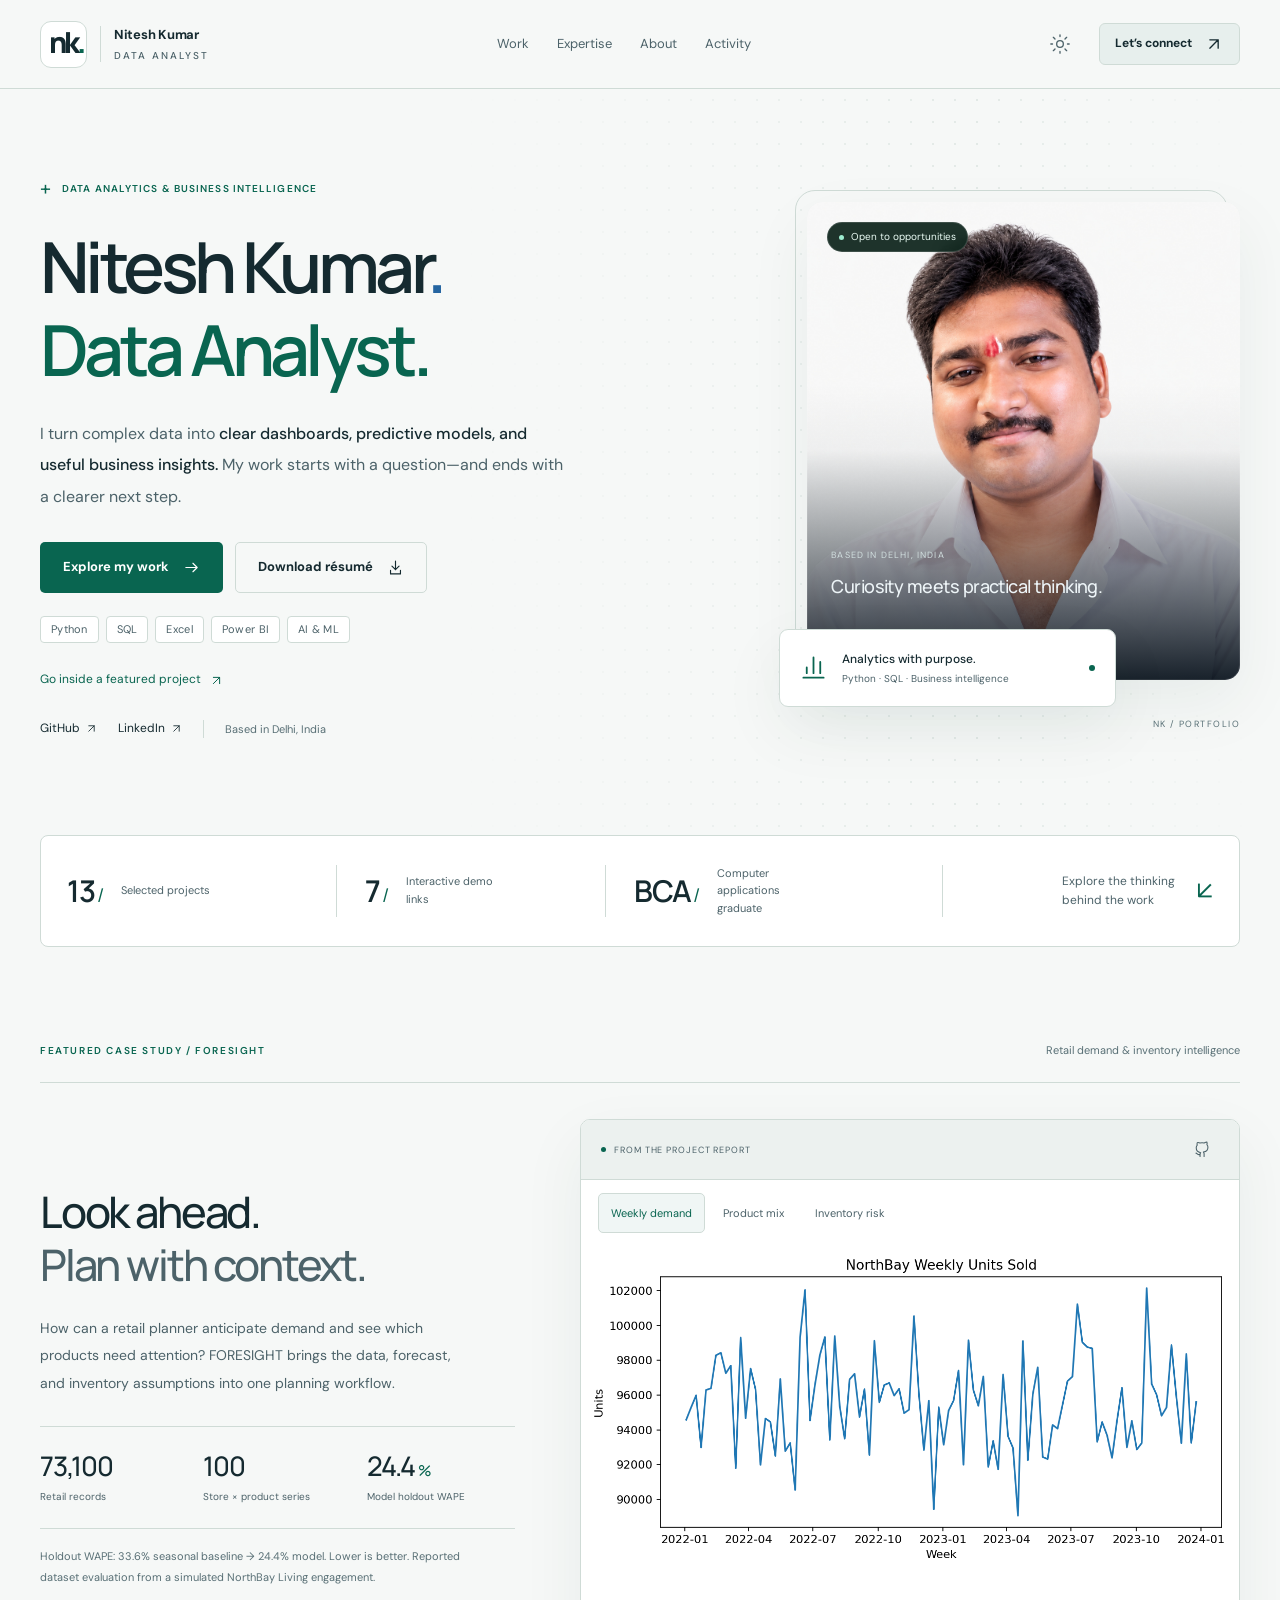
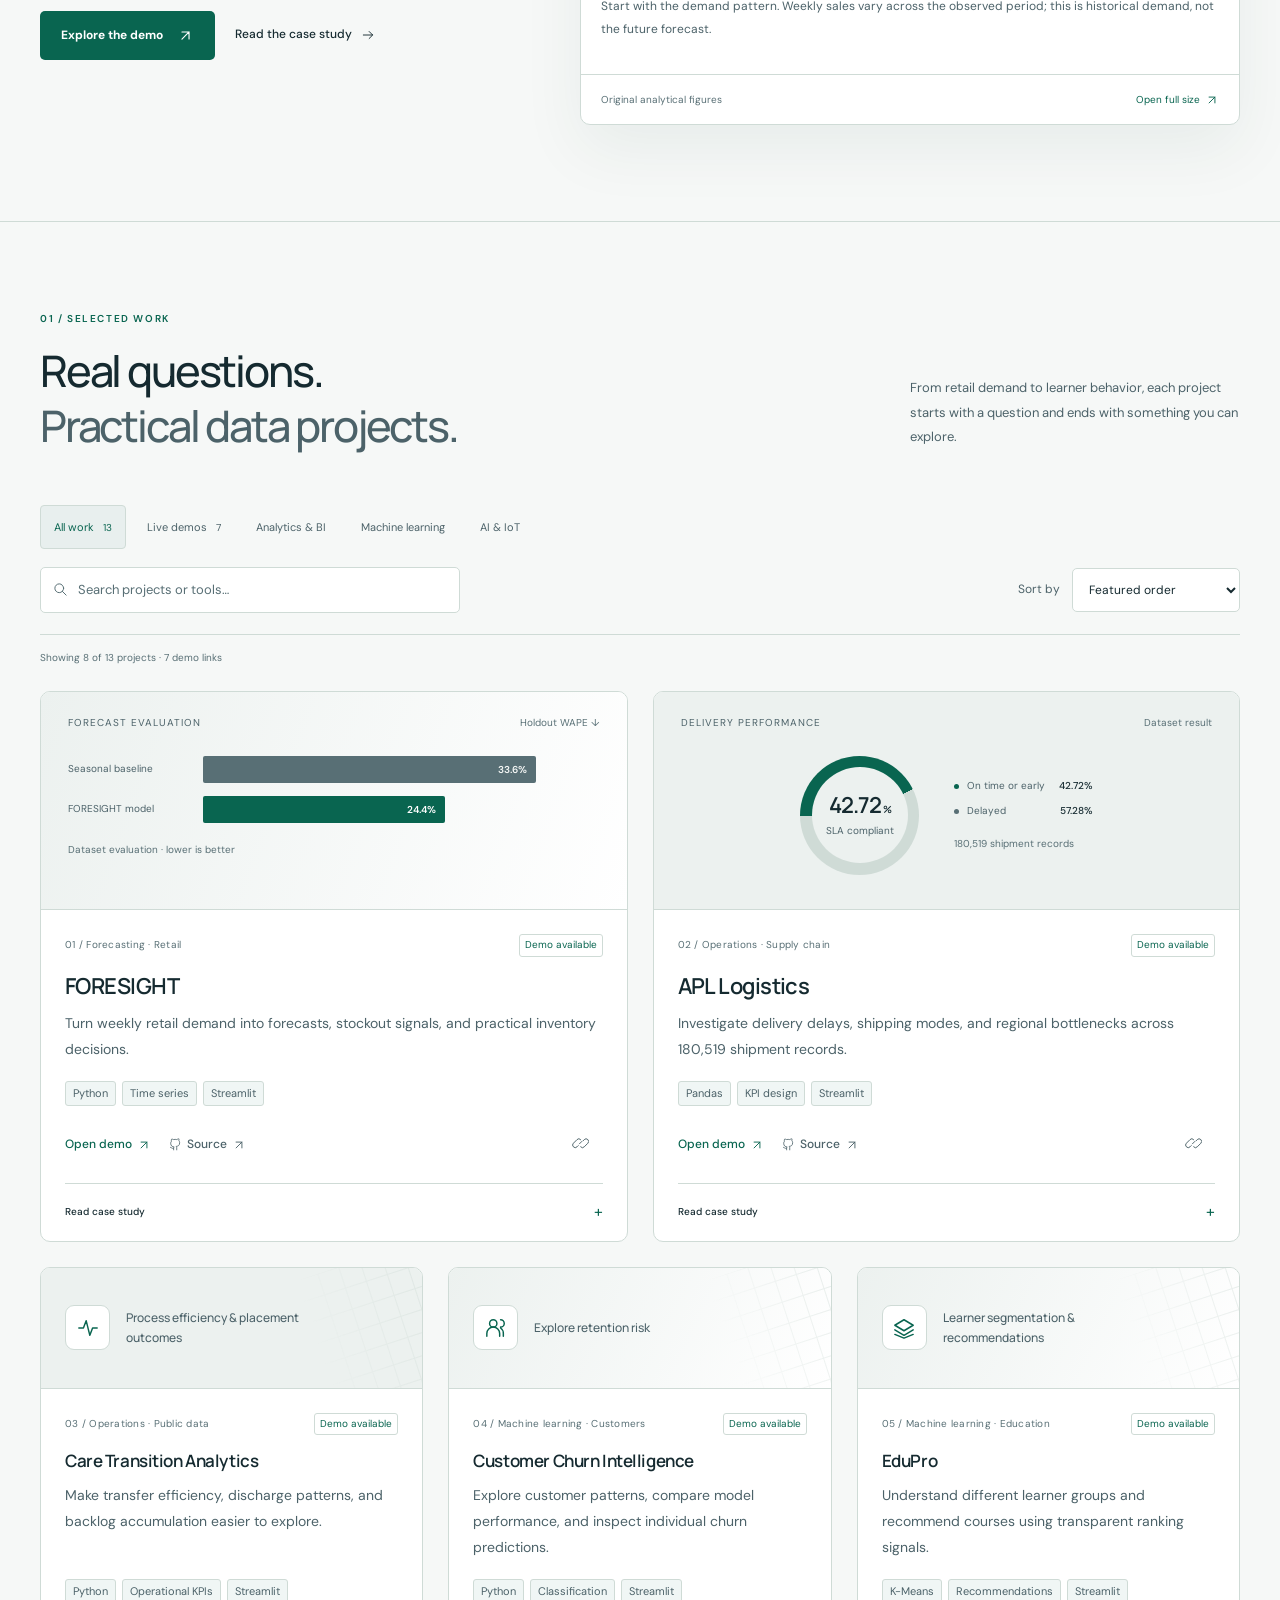
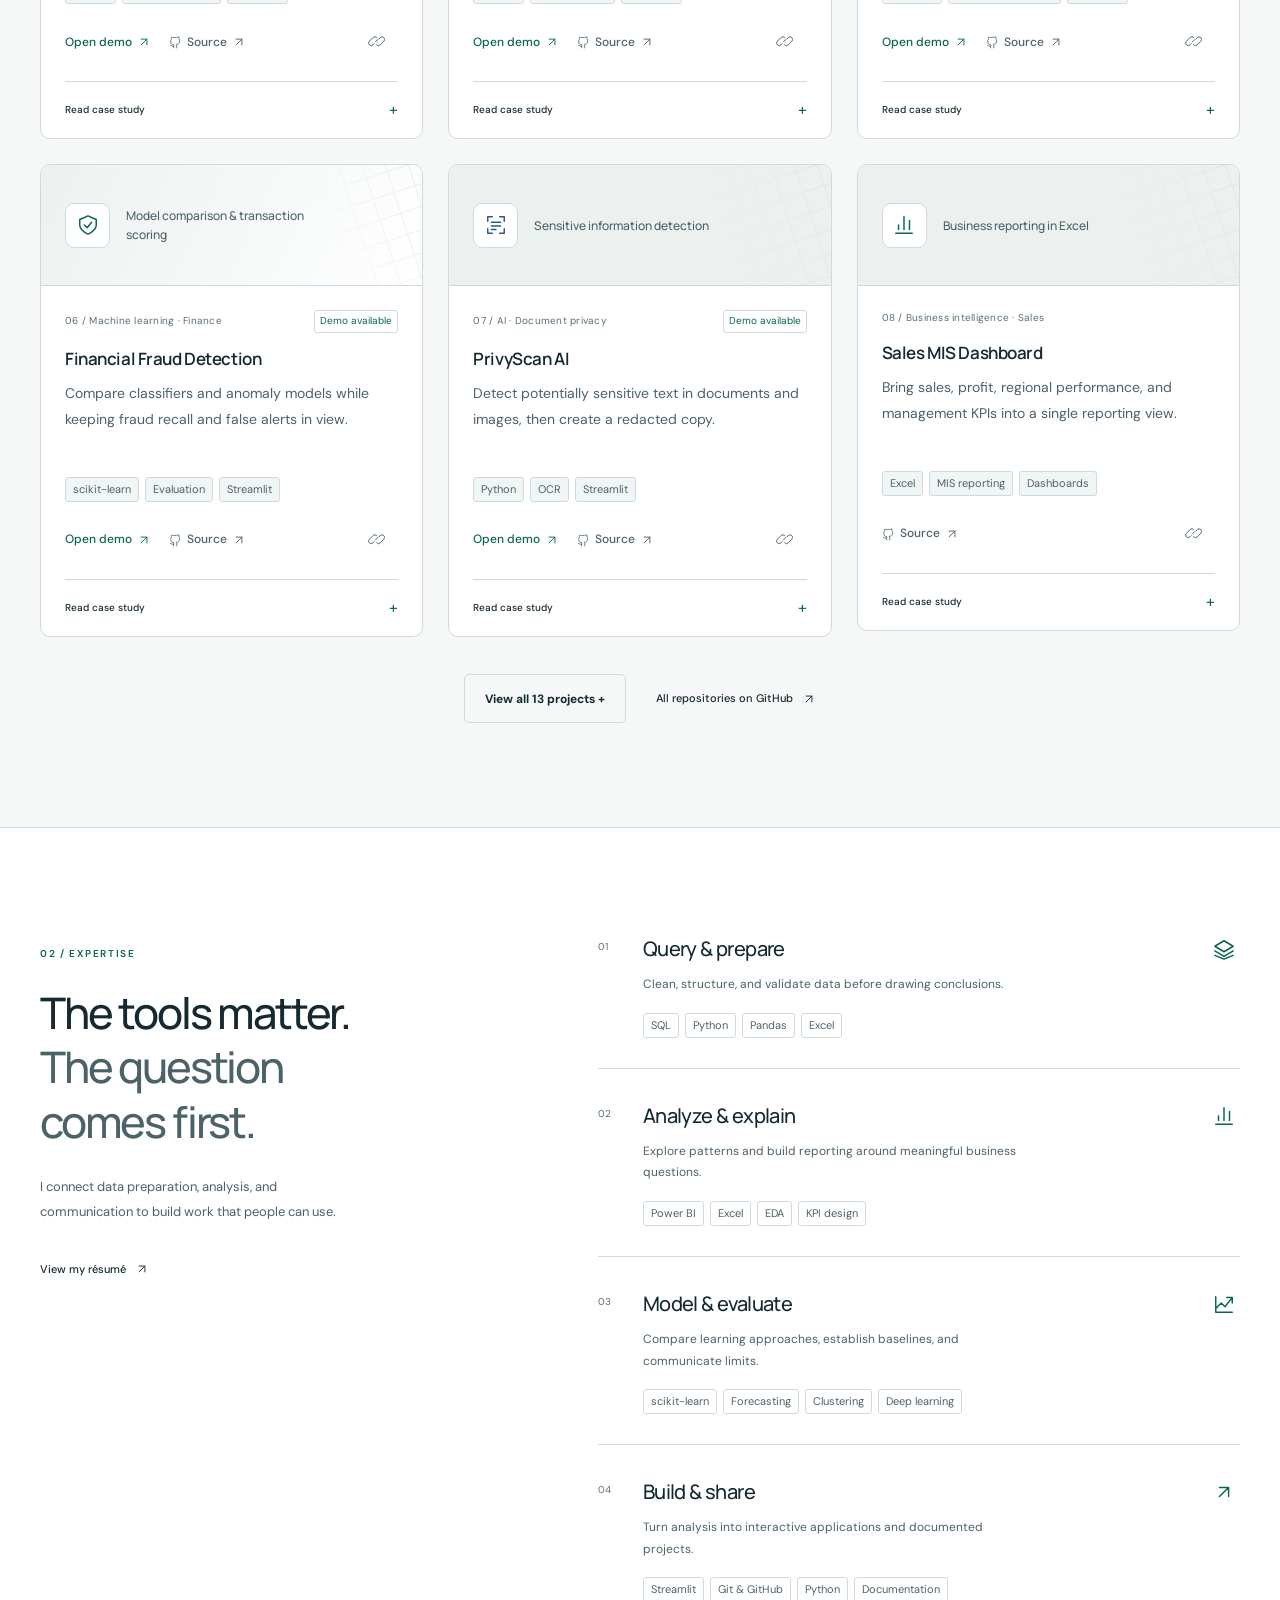
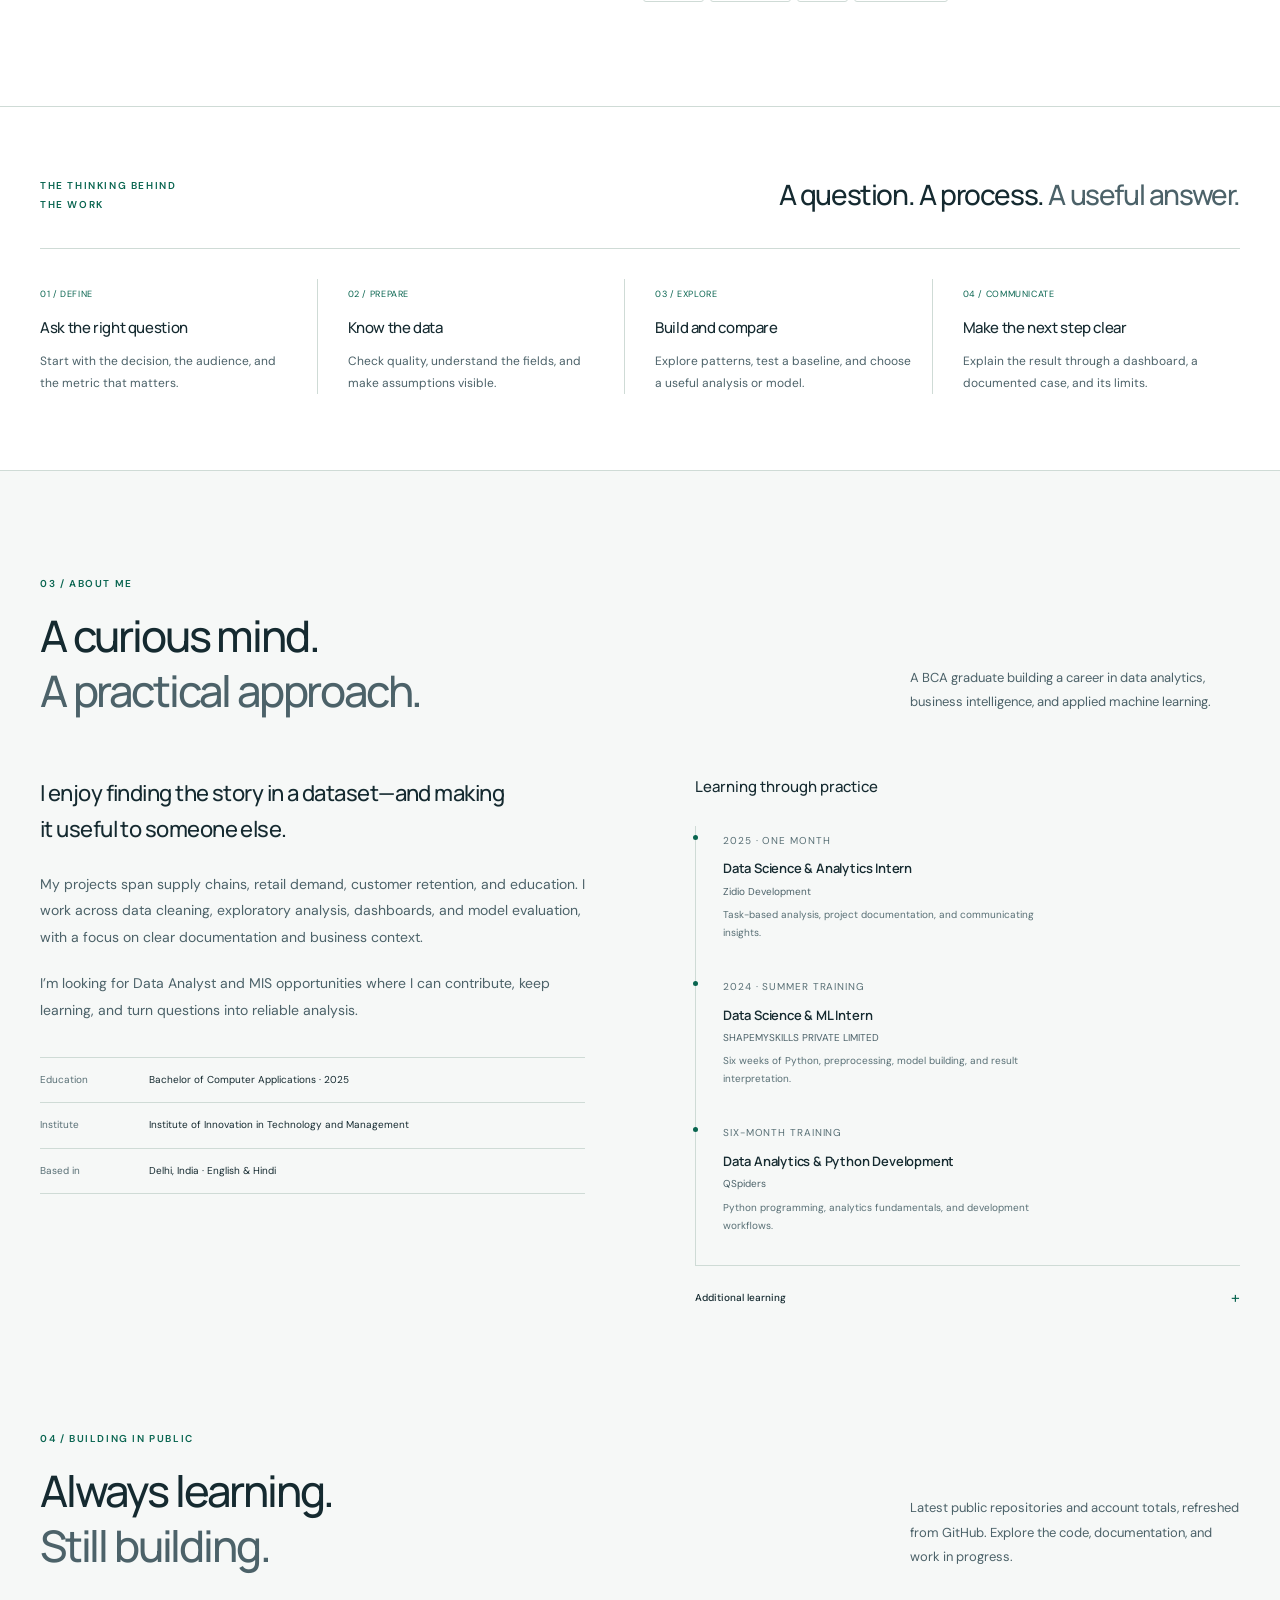
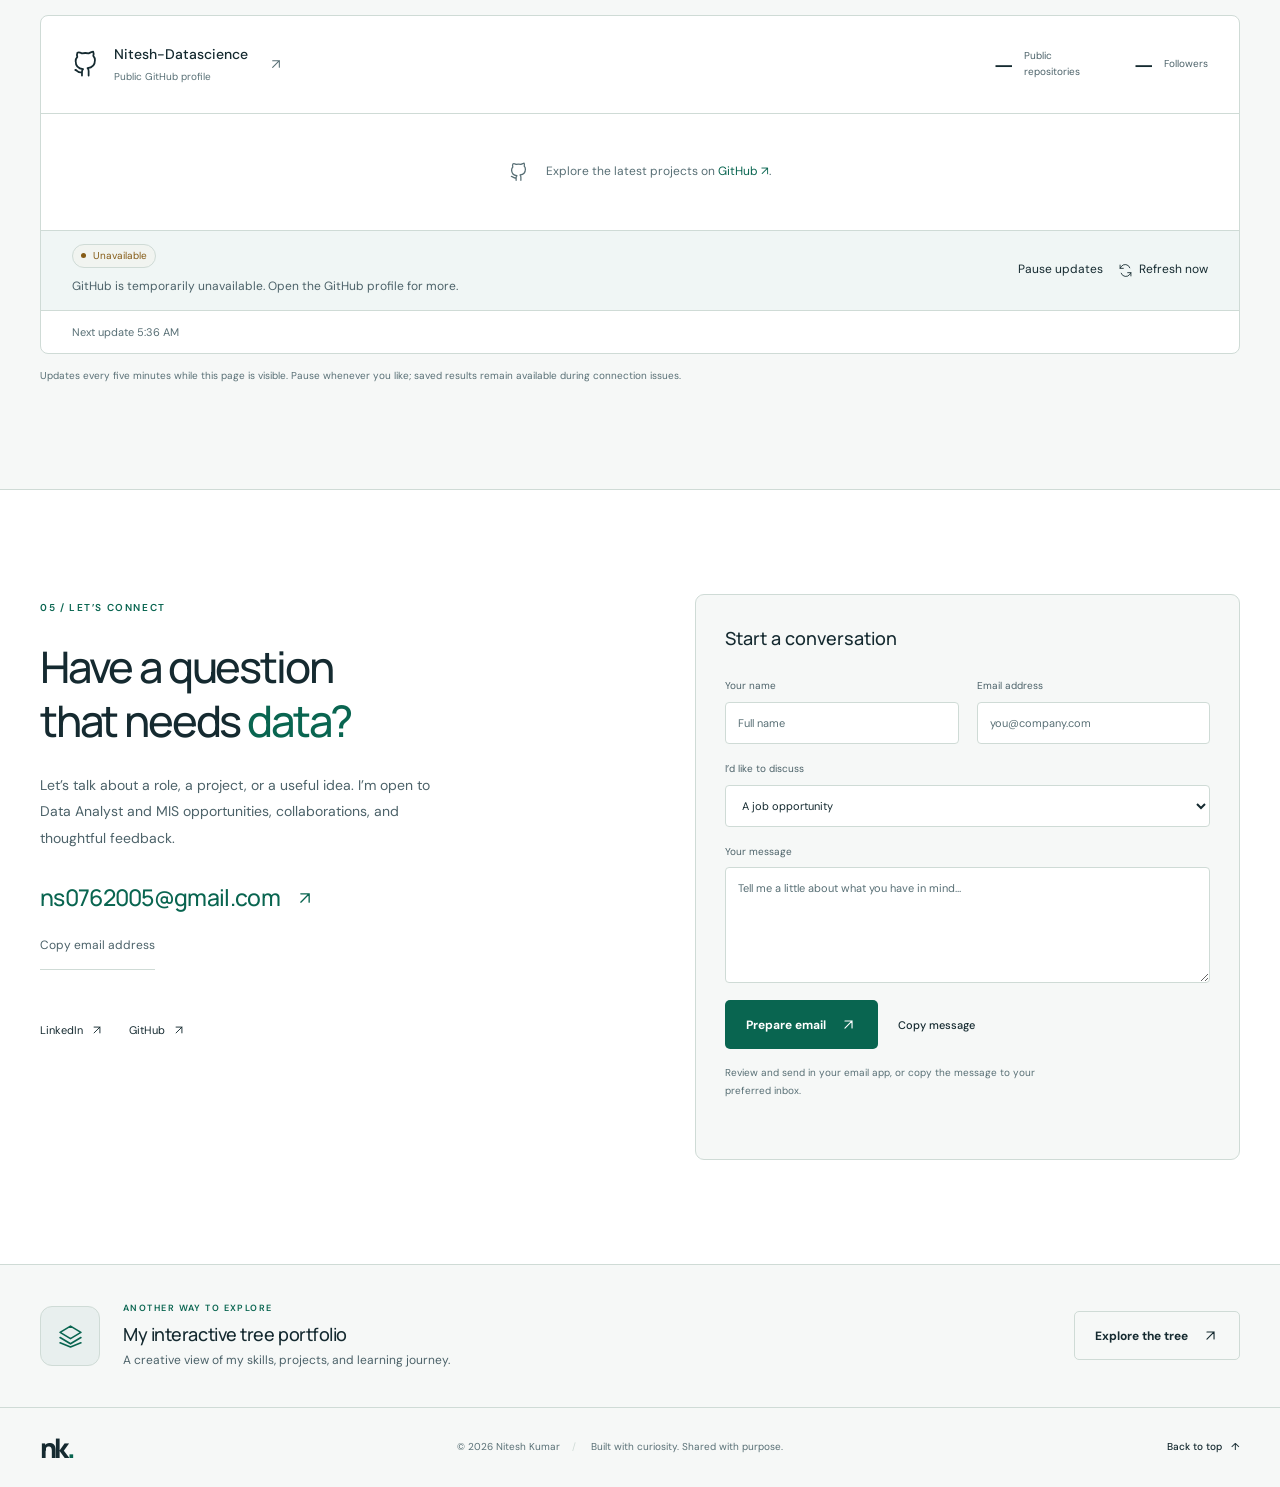
==== commit e6e76aac: "Upgrade portfolio presentation with original project evidence Lead with Nitesh Kumar’s name and data" ====
--- a/index.html
+++ b/index.html
@@ -8,7 +8,7 @@
   <meta name="theme-color" content="#0b121b">
   <meta property="og:type" content="website">
   <meta property="og:title" content="Nitesh Kumar | Data Analyst & Business Intelligence">
-  <meta property="og:description" content="From raw data to clear decisions. Explore analytics, dashboards, and machine learning projects by Nitesh Kumar.">
+  <meta property="og:description" content="Nitesh Kumar — Data Analyst. Explore practical analytics, live applications, and the thinking behind the work.">
   <meta property="og:url" content="https://nitesh-datascience.github.io/portfolio/">
   <meta property="og:image" content="https://nitesh-datascience.github.io/portfolio/profile.jpg">
   <meta property="og:image:alt" content="Nitesh Kumar, data analyst">
@@ -18,7 +18,8 @@
   <link rel="preconnect" href="https://fonts.googleapis.com">
   <link rel="preconnect" href="https://fonts.gstatic.com" crossorigin>
   <link href="https://fonts.googleapis.com/css2?family=DM+Sans:wght@400;500;600;700&family=Manrope:wght@400;500;600;700;800&display=swap" rel="stylesheet">
-  <link rel="stylesheet" href="styles.css?v=20261014.2">
+  <link rel="stylesheet" href="styles.css?v=20261017.1">
+  <link rel="stylesheet" href="presentation.css?v=20261017.1">
   <title>Nitesh Kumar | Data Analyst & Business Intelligence</title>
   <script>
     try {
@@ -73,20 +74,34 @@
     <section class="container hero" id="home" aria-labelledby="heroTitle">
       <div class="hero-copy">
         <p class="eyebrow"><span class="small-cross" aria-hidden="true">+</span> DATA ANALYTICS & BUSINESS INTELLIGENCE</p>
-        <h1 id="heroTitle">From raw data<br>to <span>clear decisions.</span></h1>
-        <p class="hero-intro">I’m <strong>Nitesh Kumar</strong>, a data analyst who turns complex data into useful dashboards, predictive models, and practical business insights.</p>
+        <h1 id="heroTitle">Nitesh Kumar<span class="hero-name-dot">.</span><br><span>Data Analyst.</span></h1>
+        <p class="hero-intro">I turn complex data into <strong>clear dashboards, predictive models, and useful business insights.</strong> My work starts with a question—and ends with a clearer next step.</p>
         <div class="hero-actions"><a class="button button-primary" href="#projects">Explore my work <svg class="icon" aria-hidden="true"><use href="#i-arrow-right"></use></svg></a><a class="button button-outline" href="resume.pdf" download="Nitesh_Kumar_Resume.pdf">Download résumé <svg class="icon" aria-hidden="true"><use href="#i-download"></use></svg></a></div>
-        <p class="hero-toolkit">Python <span>·</span> SQL <span>·</span> Excel <span>·</span> Power BI <span>·</span> AI & ML</p>
+        <ul class="hero-toolkit" aria-label="Core skills"><li>Python</li><li>SQL</li><li>Excel</li><li>Power BI</li><li>AI & ML</li></ul><a class="hero-case-link" href="#case-study">Go inside a featured project <svg class="icon" aria-hidden="true"><use href="#i-arrow-up-right"></use></svg></a>
         <div class="hero-socials"><a href="https://github.com/Nitesh-Datascience" target="_blank" rel="noopener noreferrer">GitHub <svg class="icon" aria-hidden="true"><use href="#i-arrow-up-right"></use></svg></a><a href="https://www.linkedin.com/in/niteshkumar-codlytic" target="_blank" rel="noopener noreferrer">LinkedIn <svg class="icon" aria-hidden="true"><use href="#i-arrow-up-right"></use></svg></a><span>Based in Delhi, India</span></div>
       </div>
       <div class="hero-portrait">
-        <div class="portrait-frame"><img src="profile.jpg" alt="Nitesh Kumar outdoors" width="1121" height="1121" fetchpriority="high"><div class="portrait-shade"></div><span class="availability"><i aria-hidden="true"></i> Open to opportunities</span><div class="portrait-caption"><span>ANALYTICS WITH PURPOSE</span><strong>Curiosity. Clarity. Impact.</strong></div></div>
-        <div class="portrait-note"><svg class="icon" aria-hidden="true"><use href="#i-bars"></use></svg><div>More than a dashboard.<span>A clearer next step.</span></div><span class="note-dot" aria-hidden="true"></span></div>
+        <div class="portrait-frame"><img src="profile.jpg" alt="Portrait of Nitesh Kumar" width="1293" height="1216" fetchpriority="high"><div class="portrait-shade"></div><span class="availability"><i aria-hidden="true"></i> Open to opportunities</span><div class="portrait-caption"><span>BASED IN DELHI, INDIA</span><strong>Curiosity meets practical thinking.</strong></div></div>
+        <div class="portrait-note"><svg class="icon" aria-hidden="true"><use href="#i-bars"></use></svg><div>Analytics with purpose.<span>Python · SQL · Business intelligence</span></div><span class="note-dot" aria-hidden="true"></span></div>
         <span class="portrait-index" aria-hidden="true">NK / PORTFOLIO</span>
       </div>
     </section>
 
     <div class="container portfolio-strip" aria-label="Portfolio at a glance"><div><strong>13<span> /</span></strong><span>Selected projects</span></div><div><strong>7<span> /</span></strong><span>Interactive demo links</span></div><div><strong>BCA<span> /</span></strong><span>Computer applications graduate</span></div><a href="#projects" class="strip-link">Explore the thinking<br>behind the work <span aria-hidden="true">↙</span></a></div>
+
+    <section class="section featured-study-section" id="case-study" aria-labelledby="studyTitle">
+      <div class="container">
+        <div class="study-heading"><p class="eyebrow">FEATURED CASE STUDY / FORESIGHT</p><span class="study-type">Retail demand & inventory intelligence</span></div>
+        <div class="study-layout">
+          <div class="study-copy"><h2 id="studyTitle">Look ahead.<br><span>Plan with context.</span></h2><p>How can a retail planner anticipate demand and see which products need attention? FORESIGHT brings the data, forecast, and inventory assumptions into one planning workflow.</p>
+            <dl class="study-metrics"><div><dt>Retail records</dt><dd>73,100</dd></div><div><dt>Store × product series</dt><dd>100</dd></div><div><dt>Model holdout WAPE</dt><dd>24.4<span>%</span></dd></div></dl>
+            <p class="study-evidence">Holdout WAPE: 33.6% seasonal baseline → 24.4% model. Lower is better. Reported dataset evaluation from a simulated NorthBay Living engagement.</p>
+            <div class="study-actions"><a class="button button-primary" href="https://foresightnorthbay-ufqepslzgzysttnkue79rx.streamlit.app/" target="_blank" rel="noopener noreferrer">Explore the demo <svg class="icon" aria-hidden="true"><use href="#i-arrow-up-right"></use></svg></a><a class="text-link" href="#project-foresight">Read the case study <svg class="icon" aria-hidden="true"><use href="#i-arrow-right"></use></svg></a></div>
+          </div>
+          <div class="study-report"><div class="study-report-top"><span class="report-label"><i aria-hidden="true"></i> FROM THE PROJECT REPORT</span><a href="https://github.com/Nitesh-Datascience/foresight_northbay" target="_blank" rel="noopener noreferrer" aria-label="Open FORESIGHT source repository"><svg class="icon" aria-hidden="true"><use href="#i-github"></use></svg></a></div><div class="study-chart-controls" id="studyChartControls" role="group" aria-label="Choose a report figure" hidden><button type="button" data-chart="demand" aria-pressed="true" aria-controls="studyFigure">Weekly demand</button><button type="button" data-chart="products" aria-pressed="false" aria-controls="studyFigure">Product mix</button><button type="button" data-chart="risk" aria-pressed="false" aria-controls="studyFigure">Inventory risk</button></div><figure id="studyFigure" class="study-figure"><a id="studyImageLink" href="assets/foresight-demand.png" target="_blank" rel="noopener noreferrer" aria-label="Open full-size report figure"><img id="studyImage" src="assets/foresight-demand.png" alt="NorthBay weekly units sold from 2022 through the start of 2024, with fluctuations roughly between 89,000 and 102,000 units." width="1280" height="640" loading="lazy" decoding="async"></a><figcaption id="studyCaption" role="status" aria-live="polite">Start with the demand pattern. Weekly sales vary across the observed period; this is historical demand, not the future forecast.</figcaption></figure><div class="study-report-bottom"><span>Original analytical figures</span><a id="studyFullSize" href="assets/foresight-demand.png" target="_blank" rel="noopener noreferrer">Open full size <svg class="icon" aria-hidden="true"><use href="#i-arrow-up-right"></use></svg></a></div></div>
+        </div>
+      </div>
+    </section>
 
     <section class="section work-section" id="projects" aria-labelledby="workTitle">
       <div class="container">
@@ -239,6 +254,8 @@
       <article class="skill-row"><span class="skill-number">04</span><div><h3>Build & share</h3><p>Turn analysis into interactive applications and documented projects.</p><ul class="tags"><li>Streamlit</li><li>Git & GitHub</li><li>Python</li><li>Documentation</li></ul></div><svg class="icon" aria-hidden="true"><use href="#i-arrow-up-right"></use></svg></article>
     </div></div></section>
 
+    <section class="workflow-section" aria-labelledby="workflowTitle"><div class="container"><div class="workflow-heading"><p class="eyebrow">THE THINKING BEHIND THE WORK</p><h2 id="workflowTitle">A question. A process. <span>A useful answer.</span></h2></div><ol class="workflow-steps"><li><span>01 / DEFINE</span><h3>Ask the right question</h3><p>Start with the decision, the audience, and the metric that matters.</p></li><li><span>02 / PREPARE</span><h3>Know the data</h3><p>Check quality, understand the fields, and make assumptions visible.</p></li><li><span>03 / EXPLORE</span><h3>Build and compare</h3><p>Explore patterns, test a baseline, and choose a useful analysis or model.</p></li><li><span>04 / COMMUNICATE</span><h3>Make the next step clear</h3><p>Explain the result through a dashboard, a documented case, and its limits.</p></li></ol></div></section>
+
     <section class="section about-section" id="about" aria-labelledby="aboutTitle"><div class="container"><div class="section-heading"><div><p class="eyebrow">03 / ABOUT ME</p><h2 id="aboutTitle">A curious mind.<br><span>A practical approach.</span></h2></div><p class="section-description">A BCA graduate building a career in data analytics, business intelligence, and applied machine learning.</p></div><div class="about-layout"><div class="about-copy"><p class="about-lead">I enjoy finding the story in a dataset—and making it useful to someone else.</p><p>My projects span supply chains, retail demand, customer retention, and education. I work across data cleaning, exploratory analysis, dashboards, and model evaluation, with a focus on clear documentation and business context.</p><p>I’m looking for Data Analyst and MIS opportunities where I can contribute, keep learning, and turn questions into reliable analysis.</p><dl class="about-facts"><div><dt>Education</dt><dd>Bachelor of Computer Applications · 2025</dd></div><div><dt>Institute</dt><dd>Institute of Innovation in Technology and Management</dd></div><div><dt>Based in</dt><dd>Delhi, India · English & Hindi</dd></div></dl></div><div class="experience"><h3>Learning through practice</h3><article class="timeline-item"><span>2025 · ONE MONTH</span><h4>Data Science & Analytics Intern</h4><p>Zidio Development</p><p class="timeline-detail">Task-based analysis, project documentation, and communicating insights.</p></article><article class="timeline-item"><span>2024 · SUMMER TRAINING</span><h4>Data Science & ML Intern</h4><p>SHAPEMYSKILLS PRIVATE LIMITED</p><p class="timeline-detail">Six weeks of Python, preprocessing, model building, and result interpretation.</p></article><article class="timeline-item"><span>SIX-MONTH TRAINING</span><h4>Data Analytics & Python Development</h4><p>QSpiders</p><p class="timeline-detail">Python programming, analytics fundamentals, and development workflows.</p></article><details class="certifications"><summary>Additional learning <span aria-hidden="true">+</span></summary><p>Job simulations through Forage: J.P. Morgan Quantitative Research, Deloitte Australia Data Analytics, and Tata GenAI Powered Data Analytics. Additional training includes Microsoft Excel with AI and Artificial Intelligence Fundamentals.</p></details></div></div></div></section>
 
     <section class="section activity-section" id="github" aria-labelledby="activityTitle"><div class="container"><div class="section-heading"><div><p class="eyebrow">04 / BUILDING IN PUBLIC</p><h2 id="activityTitle">Always learning.<br><span>Still building.</span></h2></div><p class="section-description">Latest public repositories and account totals, refreshed from GitHub. Explore the code, documentation, and work in progress.</p></div><div class="github-panel"><div class="github-panel-top"><a class="github-profile" href="https://github.com/Nitesh-Datascience" target="_blank" rel="noopener noreferrer"><svg class="icon" aria-hidden="true"><use href="#i-github"></use></svg><span>Nitesh-Datascience<small>Public GitHub profile</small></span><svg class="icon" aria-hidden="true"><use href="#i-arrow-up-right"></use></svg></a><div class="github-totals"><div><strong id="repoTotal">—</strong><span>Public repositories</span></div><div><strong id="followerTotal">—</strong><span>Followers</span></div></div></div><div class="recent-repos" id="recentRepos"><div class="github-placeholder"><svg class="icon" aria-hidden="true"><use href="#i-github"></use></svg><p>Explore the latest projects on <a href="https://github.com/Nitesh-Datascience?tab=repositories" target="_blank" rel="noopener noreferrer">GitHub <span aria-hidden="true">↗</span></a>.</p></div></div><div class="github-panel-bottom"><div class="github-status-block"><span class="connection-badge" id="githubConnection" data-state="ready">Public activity</span><p id="githubStatus" role="status" aria-live="polite">Public data from GitHub</p></div><div class="github-live-controls" id="githubLiveControls" hidden><button class="refresh-button" id="toggleAutoRefresh" type="button" hidden>Pause updates</button><button class="refresh-button" id="refreshGitHub" type="button" hidden><svg class="icon" aria-hidden="true"><use href="#i-refresh"></use></svg> Refresh now</button></div></div><p class="github-schedule" id="githubSchedule">Automatic updates every five minutes</p></div><noscript><p class="section-note">Visit the GitHub profile above for current repository activity.</p></noscript><p class="section-note">Updates every five minutes while this page is visible. Pause whenever you like; saved results remain available during connection issues.</p></div></section>
@@ -246,7 +263,9 @@
     <section class="section contact-section" id="contact" aria-labelledby="contactTitle"><div class="container contact-layout"><div class="contact-copy"><p class="eyebrow">05 / LET’S CONNECT</p><h2 id="contactTitle">Have a question<br>that needs <span>data?</span></h2><p>Let’s talk about a role, a project, or a useful idea. I’m open to Data Analyst and MIS opportunities, collaborations, and thoughtful feedback.</p><a class="email-link" href="mailto:ns0762005@gmail.com">ns0762005@gmail.com <svg class="icon" aria-hidden="true"><use href="#i-arrow-up-right"></use></svg></a><button class="copy-email" id="copyEmail" type="button" hidden>Copy email address</button><p class="copy-status" id="copyStatus" role="status" aria-live="polite"></p><div class="contact-socials"><a href="https://www.linkedin.com/in/niteshkumar-codlytic" target="_blank" rel="noopener noreferrer">LinkedIn <svg class="icon" aria-hidden="true"><use href="#i-arrow-up-right"></use></svg></a><a href="https://github.com/Nitesh-Datascience" target="_blank" rel="noopener noreferrer">GitHub <svg class="icon" aria-hidden="true"><use href="#i-arrow-up-right"></use></svg></a></div></div><div class="contact-form-wrap" id="feedback"><form id="contactForm" hidden><h3>Start a conversation</h3><div class="form-row"><div class="form-field"><label for="contactName">Your name</label><input id="contactName" name="name" autocomplete="name" placeholder="Full name" required maxlength="100"></div><div class="form-field"><label for="contactEmail">Email address</label><input id="contactEmail" name="email" type="email" autocomplete="email" placeholder="you@company.com" required maxlength="254"></div></div><div class="form-field"><label for="contactPurpose">I’d like to discuss</label><select id="contactPurpose" name="purpose"><option>A job opportunity</option><option>A data project</option><option>Portfolio feedback</option><option>A collaboration</option></select></div><div class="form-field"><label for="contactMessage">Your message</label><textarea id="contactMessage" name="message" rows="5" placeholder="Tell me a little about what you have in mind…" minlength="10" maxlength="3000" required></textarea></div><div class="form-actions"><button class="button button-primary" type="submit">Prepare email <svg class="icon" aria-hidden="true"><use href="#i-arrow-up-right"></use></svg></button><button class="text-link" id="copyDraft" type="button">Copy message</button></div><p class="form-note">Review and send in your email app, or copy the message to your preferred inbox.</p><p id="formStatus" class="form-status" role="status" aria-live="polite"></p></form><noscript><h3>Let’s start a conversation.</h3><p>Email me directly at <a href="mailto:ns0762005@gmail.com">ns0762005@gmail.com</a>. You can also connect on LinkedIn.</p></noscript></div></div></section>
   </main>
 
+  <aside class="portfolio-collection" aria-labelledby="collectionTitle"><div class="container collection-inner"><div class="collection-symbol" aria-hidden="true"><svg class="icon"><use href="#i-layers"></use></svg></div><div><p class="eyebrow">ANOTHER WAY TO EXPLORE</p><h2 id="collectionTitle">My interactive tree portfolio</h2><p>A creative view of my skills, projects, and learning journey.</p></div><a class="button button-outline" href="https://nitesh-datascience.github.io/Nitesh-Tree-Portfolio/" target="_blank" rel="noopener noreferrer">Explore the tree <svg class="icon" aria-hidden="true"><use href="#i-arrow-up-right"></use></svg></a></div></aside>
   <footer class="site-footer"><div class="container footer-inner"><a class="brand-mark" href="#home" aria-label="Back to Nitesh Kumar home">nk<span>.</span></a><p>© <span id="currentYear">2026</span> Nitesh Kumar<span class="footer-divider">/</span> Built with curiosity. Shared with purpose.</p><a class="text-link" href="#home">Back to top <span aria-hidden="true">↑</span></a></div></footer>
-  <script type="module" src="app.js?v=20261014.2"></script>
+  <script type="module" src="app.js?v=20261017.1"></script>
 </body>
 </html>
+
--- a/presentation.css
+++ b/presentation.css
@@ -0,0 +1,259 @@
+/* Presentation layer: typography, portrait composition, and evidence from the work. */
+:root { --blue: #9fc9ff; }
+:root[data-theme="light"] { --blue: #2565a1; }
+.brand .brand-mark { width: 47px; height: 47px; border: 1px solid var(--border); background: var(--surface); border-radius: 11px; font-size: 29px; }
+.brand .brand-mark span { display: inline; }
+.brand .brand-mark { display: block; padding: 6px 8px 9px; }
+.header-contact { background: var(--accent-soft); }
+.hero { position: relative; gap: 80px; grid-template-columns: 1.35fr .85fr; padding-top: 82px; padding-bottom: 96px; isolation: isolate; }
+.hero::before { content: ''; position: absolute; z-index: -1; inset: 0 -14px 0 35%; pointer-events: none; background-image: radial-gradient(var(--border) .8px, transparent .8px); background-size: 22px 22px; mask-image: linear-gradient(90deg, transparent, #000 65%, transparent); opacity: .5; }
+.hero h1 { font-size: clamp(50px, 5.5vw, 78px); line-height: 1.18; letter-spacing: -.065em; font-weight: 600; margin-bottom: 27px; }
+.hero h1 > span:last-child { color: var(--accent); }
+.hero-name-dot { color: var(--blue); }
+.hero .eyebrow { font-size: 10px; margin-bottom: 20px; }
+.hero-intro { font-size: 16px; line-height: 1.95; max-width: 530px; margin-bottom: 30px; }
+.hero-intro strong { font-weight: 500; }
+.hero .button { min-height: 51px; padding-inline: 22px; font-size: 13px; }
+.hero-toolkit { display: flex; flex-wrap: wrap; gap: 7px; padding: 0; margin: 23px 0 22px; list-style: none; }
+.hero-toolkit li { padding: 4px 10px; color: var(--muted); background: var(--surface); border: 1px solid var(--border); border-radius: 4px; font-size: 11px; line-height: 1.6; }
+.hero-case-link { display: inline-flex; gap: 8px; align-items: center; font-size: 12px; color: var(--accent); }
+.hero-case-link .icon { width: 15px; height: 15px; }
+.hero-case-link:hover { text-decoration: underline; text-underline-offset: 5px; }
+.hero-socials { margin-top: 27px; gap: 20px; font-size: 12px; }
+.hero-socials > span { font-size: 11px; }
+.hero-portrait { margin-bottom: 28px; }
+.hero-portrait::before { content: ''; position: absolute; inset: -12px 12px 12px -12px; border: 1px solid var(--border); border-radius: 20px; z-index: -1; }
+.portrait-frame { height: 478px; border-radius: 15px; box-shadow: var(--shadow); }
+.portrait-frame img { object-position: 50% 22%; }
+.portrait-shade { background: linear-gradient(180deg, transparent 38%, #0610190a 52%, #061019eb 100%); }
+.portrait-caption { bottom: 79px; left: 24px; }
+.portrait-caption > span { font-size: 9px; letter-spacing: .13em; }
+.portrait-caption > strong { font-size: 18px; line-height: 1.55; max-width: 300px; }
+.availability { font-size: 10px; background: #10271ef0; }
+.portrait-note { width: 337px; max-width: 95%; bottom: -27px; left: -28px; padding: 20px; border-radius: 9px; }
+.portrait-note > div { font-size: 12px; }
+.portrait-note > div span { font-size: 10px; }
+.portrait-index { bottom: -52px; font-size: 9px; }
+.portfolio-strip { border-radius: 8px; background: var(--surface); padding: 29px 26px; border: 1px solid var(--border); }
+.portfolio-strip > div { gap: 18px; }
+.portfolio-strip > div > span { font-size: 11px; }
+.portfolio-strip strong { font-size: 30px; }
+.strip-link { font-size: 12px; }
+.featured-study-section { padding: 94px 0 96px; border-bottom: 1px solid var(--border); }
+.study-heading { display: flex; align-items: center; justify-content: space-between; gap: 24px; padding-bottom: 23px; margin-bottom: 36px; border-bottom: 1px solid var(--border); }
+.study-heading .eyebrow { margin: 0; font-size: 10px; }
+.study-type { color: var(--subtle); font-size: 11px; }
+.study-layout { display: grid; grid-template-columns: .9fr 1.25fr; align-items: center; gap: 65px; }
+.study-copy h2 { font-size: clamp(32px, 3.4vw, 45px); line-height: 1.23; margin-bottom: 23px; }
+.study-copy > p:not(.study-evidence) { font-size: 14px; line-height: 1.95; color: var(--muted); max-width: 425px; }
+.study-metrics { display: grid; grid-template-columns: 1fr 1fr 1fr; gap: 15px; margin: 29px 0 17px; padding-block: 23px; border-block: 1px solid var(--border); }
+.study-metrics > div { display: flex; flex-direction: column-reverse; gap: 7px; }
+.study-metrics dt { color: var(--muted); font-size: 10px; line-height: 1.6; }
+.study-metrics dd { font: 500 27px/1.2 'Manrope', system-ui, sans-serif; margin: 0; color: var(--text); letter-spacing: -.04em; }
+.study-metrics dd > span { font-size: 15px; margin-left: 3px; color: var(--accent); }
+.study-evidence { color: var(--subtle); font-size: 11px; line-height: 1.85; margin: 0; max-width: 430px; }
+.study-actions { display: flex; flex-wrap: wrap; gap: 20px; align-items: center; margin-top: 24px; }
+.study-actions .button { font-size: 12px; }
+.study-actions .text-link { min-height: 44px; font-size: 12px; }
+.study-report { min-width: 0; padding: 0; border: 1px solid var(--border); border-radius: 10px; overflow: hidden; background: var(--surface); box-shadow: var(--shadow); }
+.study-report-top { display: flex; gap: 15px; align-items: center; justify-content: space-between; padding: 13px 20px; border-bottom: 1px solid var(--border); background: var(--surface-raised); }
+.study-report-top > a { display: grid; place-items: center; width: 33px; height: 33px; color: var(--muted); }
+.study-report-top > a:hover { color: var(--accent); }
+.study-report-top .icon { width: 17px; height: 17px; }
+.report-label { display: flex; align-items: center; gap: 8px; font-size: 9px; letter-spacing: .1em; color: var(--muted); }
+.report-label i { width: 5px; height: 5px; background: var(--accent); border-radius: 50%; }
+.study-chart-controls { display: flex; flex-wrap: wrap; align-items: center; gap: 5px; padding: 13px 17px; }
+.study-chart-controls button { min-height: 40px; padding: 8px 12px; background: transparent; color: var(--muted); border: 1px solid transparent; border-radius: 5px; font-size: 11px; }
+.study-chart-controls button[aria-pressed="true"] { color: var(--accent); border-color: var(--border); background: var(--accent-soft); }
+.study-chart-controls button:hover { color: var(--text); }
+.study-figure { margin: 0; }
+.study-figure > a { display: block; background: #fff; overflow: hidden; }
+.study-figure img { width: 100%; height: auto; aspect-ratio: 2 / 1; object-fit: contain; }
+.study-figure figcaption { padding: 20px; min-height: 99px; font-size: 12px; line-height: 1.85; color: var(--muted); }
+.study-report-bottom { display: flex; justify-content: space-between; align-items: center; gap: 15px; padding: 12px 20px; border-top: 1px solid var(--border); font-size: 10px; }
+.study-report-bottom > span { color: var(--subtle); }
+.study-report-bottom > a { display: inline-flex; align-items: center; gap: 5px; color: var(--accent); min-height: 25px; }
+.study-report-bottom .icon { width: 14px; height: 14px; }
+.work-section { padding-top: 88px; }
+.project-card { border-radius: 10px; }
+.project-card h3 { letter-spacing: -.025em; }
+.project-card .tags li { background: var(--accent-soft); }
+.project-share { border-color: transparent; }
+.project-actions { gap: 18px; }
+.workflow-section { border-bottom: 1px solid var(--border); padding: 67px 0 76px; background: var(--surface); }
+.workflow-heading { display: flex; justify-content: space-between; align-items: center; gap: 45px; padding-bottom: 33px; }
+.workflow-heading .eyebrow { margin: 0; max-width: 145px; font-size: 10px; line-height: 1.9; }
+.workflow-heading h2 { font-size: 28px; line-height: 1.45; max-width: 590px; }
+.workflow-steps { display: grid; grid-template-columns: repeat(4, minmax(0, 1fr)); gap: 30px; list-style: none; margin: 0; padding: 30px 0 0; border-top: 1px solid var(--border); }
+.workflow-steps > li { padding-right: 20px; border-right: 1px solid var(--border); }
+.workflow-steps > li:last-child { border: 0; padding-right: 0; }
+.workflow-steps li > span { color: var(--accent); font-size: 9px; letter-spacing: .07em; }
+.workflow-steps h3 { font-size: 15px; font-weight: 500; letter-spacing: -.025em; line-height: 1.5; margin: 12px 0 10px; }
+.workflow-steps p { color: var(--muted); font-size: 12px; line-height: 1.85; margin: 0; }
+.about-lead { max-width: 475px; }
+.about-copy > p, .contact-copy > p:not(.eyebrow):not(.copy-status) { font-size: 14px; }
+.contact-copy h2 { max-width: 455px; }
+.contact-form-wrap { background: var(--bg); border: 1px solid var(--border); border-radius: 9px; padding: 29px; }
+.form-field input, .form-field select, .form-field textarea { background: var(--surface); }
+.contact-form-wrap h3 { font-size: 18px; }
+.portfolio-collection { border-top: 1px solid var(--border); padding: 36px 0; }
+.collection-inner { display: grid; grid-template-columns: 60px 1fr auto; gap: 23px; align-items: center; }
+.collection-symbol { width: 60px; height: 60px; display: grid; place-items: center; border: 1px solid var(--border); background: var(--accent-soft); border-radius: 12px; color: var(--accent); }
+.collection-symbol .icon { width: 25px; height: 25px; }
+.collection-inner .eyebrow { font-size: 9px; margin-bottom: 7px; }
+.collection-inner h2 { font-size: 18px; font-weight: 500; letter-spacing: -.025em; margin-bottom: 5px; }
+.collection-inner p:not(.eyebrow) { font-size: 12px; color: var(--muted); margin: 0; }
+.collection-inner .button { font-size: 12px; }
+.footer-inner { padding-block: 26px; }
+@media (max-width: 1100px) {
+  .hero { gap: 48px; grid-template-columns: 1.25fr .9fr; }
+  .hero h1 { font-size: 65px; }
+  .portrait-frame { height: 455px; }
+  .hero-intro { font-size: 15px; }
+  .study-layout { gap: 40px; }
+  .study-copy h2 { font-size: 38px; }
+  .study-metrics { gap: 10px; }
+  .study-metrics dd { font-size: 24px; }
+  .study-actions { gap: 15px; }
+  .workflow-steps { gap: 22px; }
+  .workflow-steps > li { padding-right: 18px; }
+}
+@media (max-width: 850px) {
+  .hero { gap: 38px; grid-template-columns: 1.15fr .85fr; padding-top: 65px; padding-bottom: 84px; }
+  .hero h1 { font-size: 52px; }
+  .hero .eyebrow { font-size: 9px; }
+  .hero-intro { font-size: 14px; line-height: 1.85; }
+  .hero .button { padding-inline: 14px; font-size: 11px; }
+  .hero-toolkit li { padding-inline: 8px; font-size: 10px; }
+  .hero-socials { column-gap: 20px; row-gap: 15px; }
+  .hero-socials > span { flex-basis: 100%; padding-left: 0; border: 0; }
+  .portrait-frame { height: 410px; }
+  .portrait-note { left: -15px; padding: 16px; gap: 10px; }
+  .portrait-note > div { font-size: 10px; }
+  .portrait-note > div span { font-size: 9px; }
+  .portrait-caption > strong { font-size: 16px; }
+  .portrait-caption > span { font-size: 8px; }
+  .portfolio-strip { padding: 26px 22px; }
+  .portfolio-strip > div { padding-inline: 18px; gap: 12px; }
+  .portfolio-strip > div:first-child { padding-left: 0; }
+  .portfolio-strip > div > span { font-size: 10px; }
+  .featured-study-section { padding-block: 74px; }
+  .study-layout { grid-template-columns: 1fr; gap: 32px; }
+  .study-copy h2 { font-size: 36px; }
+  .study-copy > p:not(.study-evidence), .study-evidence { max-width: 580px; }
+  .study-metrics { max-width: 500px; }
+  .study-metrics dd { font-size: 29px; }
+  .study-report { width: 100%; }
+  .study-figure figcaption { min-height: 77px; }
+  .study-heading { align-items: flex-start; gap: 18px; }
+  .study-type { text-align: right; font-size: 10px; max-width: 220px; }
+  .workflow-heading { gap: 30px; }
+  .workflow-heading h2 { font-size: 25px; max-width: 430px; }
+  .workflow-steps { grid-template-columns: repeat(2, minmax(0, 1fr)); gap: 30px; }
+  .workflow-steps > li:nth-child(2) { border-right: 0; padding-right: 0; }
+  .workflow-steps h3 { font-size: 17px; }
+  .workflow-steps p { font-size: 13px; }
+  .contact-layout { gap: 35px; grid-template-columns: .85fr 1.15fr; }
+  .contact-form-wrap { padding: 24px; }
+  .collection-inner { grid-template-columns: 53px 1fr auto; gap: 18px; }
+  .collection-symbol { width: 53px; height: 53px; }
+  .collection-inner p:not(.eyebrow) { font-size: 11px; max-width: 300px; }
+}
+@media (max-width: 650px) {
+  .brand .brand-mark { width: 39px; height: 39px; padding: 5px 6px 8px; font-size: 25px; border-radius: 9px; }
+  .brand-name { font-size: 11px; }
+  .brand-name > span { font-size: 8px; }
+  .header-contact { font-size: 10px; }
+  .hero { display: flex; gap: 48px; padding-top: 45px; padding-bottom: 77px; }
+  .hero::before { inset: 41% -5px 0 10%; }
+  .hero h1 { font-size: clamp(45px, 11.3vw, 64px); line-height: 1.15; margin-bottom: 23px; }
+  .hero .eyebrow { margin-bottom: 19px; font-size: 9px; letter-spacing: .08em; }
+  .hero-intro { font-size: 14px; line-height: 1.95; max-width: 470px; margin-bottom: 25px; }
+  .hero .button { padding: 12px 16px; font-size: 12px; min-height: 49px; }
+  .hero-toolkit { margin-block: 21px; gap: 6px; }
+  .hero-toolkit li { font-size: 11px; padding: 4px 9px; }
+  .hero-socials { font-size: 12px; gap: 17px; margin-top: 24px; }
+  .hero-socials > span { font-size: 11px; flex-basis: 100%; }
+  .hero-portrait { width: 100%; max-width: 420px; padding-left: 12px; margin-bottom: 18px; }
+  .hero-portrait::before { inset: -11px 11px 11px 0; }
+  .portrait-frame { height: 405px; border-radius: 11px; }
+  .portrait-note { left: 0; width: 303px; max-width: 91%; bottom: -25px; padding: 18px; }
+  .portrait-note > div { font-size: 12px; }
+  .portrait-note > div span { font-size: 10px; }
+  .portrait-caption { left: 23px; bottom: 83px; }
+  .portrait-caption > strong { font-size: 18px; max-width: 280px; }
+  .portrait-caption > span { font-size: 9px; }
+  .availability { top: 17px; left: 17px; font-size: 10px; }
+  .portfolio-strip { padding: 23px 20px; row-gap: 21px; }
+  .portfolio-strip > div { gap: 11px; }
+  .portfolio-strip strong { font-size: 28px; }
+  .portfolio-strip > div > span { font-size: 10px; }
+  .portfolio-strip > div:last-of-type { padding-top: 20px; }
+  .featured-study-section { padding-block: 59px; }
+  .study-heading { display: block; margin-bottom: 29px; padding-bottom: 19px; }
+  .study-type { display: block; text-align: left; max-width: none; margin-top: 9px; font-size: 11px; }
+  .study-copy h2 { font-size: 36px; }
+  .study-copy > p:not(.study-evidence) { font-size: 14px; }
+  .study-metrics { padding-block: 20px; gap: 13px; margin-top: 25px; }
+  .study-metrics dt { font-size: 10px; }
+  .study-metrics dd { font-size: 27px; }
+  .study-evidence { font-size: 11px; }
+  .study-actions { gap: 20px; }
+  .study-actions .button { min-height: 49px; }
+  .study-layout { gap: 30px; }
+  .study-report-top { padding: 11px 15px; }
+  .report-label { font-size: 9px; letter-spacing: .07em; }
+  .study-chart-controls { padding: 11px; gap: 4px; }
+  .study-chart-controls button { min-height: 44px; padding-inline: 10px; font-size: 11px; }
+  .study-figure figcaption { padding: 16px; font-size: 12px; min-height: 130px; }
+  .study-report-bottom { padding: 11px 15px; gap: 10px; font-size: 10px; }
+  .study-report-bottom > a { min-height: 30px; }
+  .work-section { padding-top: 59px; }
+  .workflow-section { padding-block: 51px; }
+  .workflow-heading { flex-direction: column; align-items: flex-start; gap: 17px; padding-bottom: 25px; }
+  .workflow-heading .eyebrow { max-width: none; }
+  .workflow-heading h2 { font-size: 29px; max-width: 360px; }
+  .workflow-steps { grid-template-columns: 1fr; gap: 24px; padding-top: 26px; }
+  .workflow-steps > li { border: 0; padding: 0 0 23px; border-bottom: 1px solid var(--border); }
+  .workflow-steps > li:nth-child(2) { border-bottom: 1px solid var(--border); }
+  .workflow-steps > li:last-child { padding-bottom: 0; border: 0; }
+  .workflow-steps li > span { font-size: 10px; }
+  .workflow-steps h3 { font-size: 19px; margin-block: 9px; }
+  .workflow-steps p { font-size: 13px; max-width: 440px; }
+  .contact-layout { grid-template-columns: 1fr; gap: 33px; }
+  .contact-form-wrap { padding: 23px 20px; }
+  .contact-copy h2 { font-size: 38px; }
+  .form-field input, .form-field select, .form-field textarea { font-size: 16px; }
+  .collection-inner { grid-template-columns: 45px 1fr; gap: 17px; align-items: flex-start; }
+  .collection-symbol { width: 45px; height: 45px; border-radius: 9px; margin-top: 3px; }
+  .collection-symbol .icon { width: 22px; height: 22px; }
+  .collection-inner h2 { font-size: 17px; line-height: 1.5; }
+  .collection-inner .eyebrow { font-size: 9px; }
+  .collection-inner p:not(.eyebrow) { font-size: 12px; line-height: 1.8; }
+  .collection-inner .button { grid-column: 1 / -1; justify-self: start; margin-top: 4px; }
+}
+@media (max-width: 370px) {
+  .hero h1 { font-size: 43px; }
+  .hero .eyebrow { font-size: 8px; }
+  .hero .button { padding-inline: 11px; font-size: 11px; }
+  .hero-toolkit li { padding-inline: 8px; font-size: 10px; }
+  .portrait-frame { height: 375px; }
+  .portrait-note > div { font-size: 11px; }
+  .portrait-note > div span { font-size: 9px; }
+  .study-metrics dd { font-size: 24px; }
+  .study-metrics dt { font-size: 9px; }
+  .study-chart-controls button { font-size: 10px; padding-inline: 8px; }
+  .study-figure figcaption { min-height: 150px; }
+}
+@media print {
+  .hero::before, .hero-case-link, .study-chart-controls, .portfolio-collection { display: none; }
+  .hero h1 { font-size: 38px; }
+  .featured-study-section { padding-block: 25px; }
+  .study-layout { grid-template-columns: 1fr; gap: 25px; }
+  .study-report { break-inside: avoid; box-shadow: none; max-width: 650px; }
+  .study-figure figcaption { min-height: 0; }
+  .workflow-section { padding-block: 25px; }
+  .workflow-steps { grid-template-columns: repeat(4, 1fr); }
+  .workflow-steps > li { border: 0; padding: 0; }
+  .contact-form-wrap { display: none; }
+}
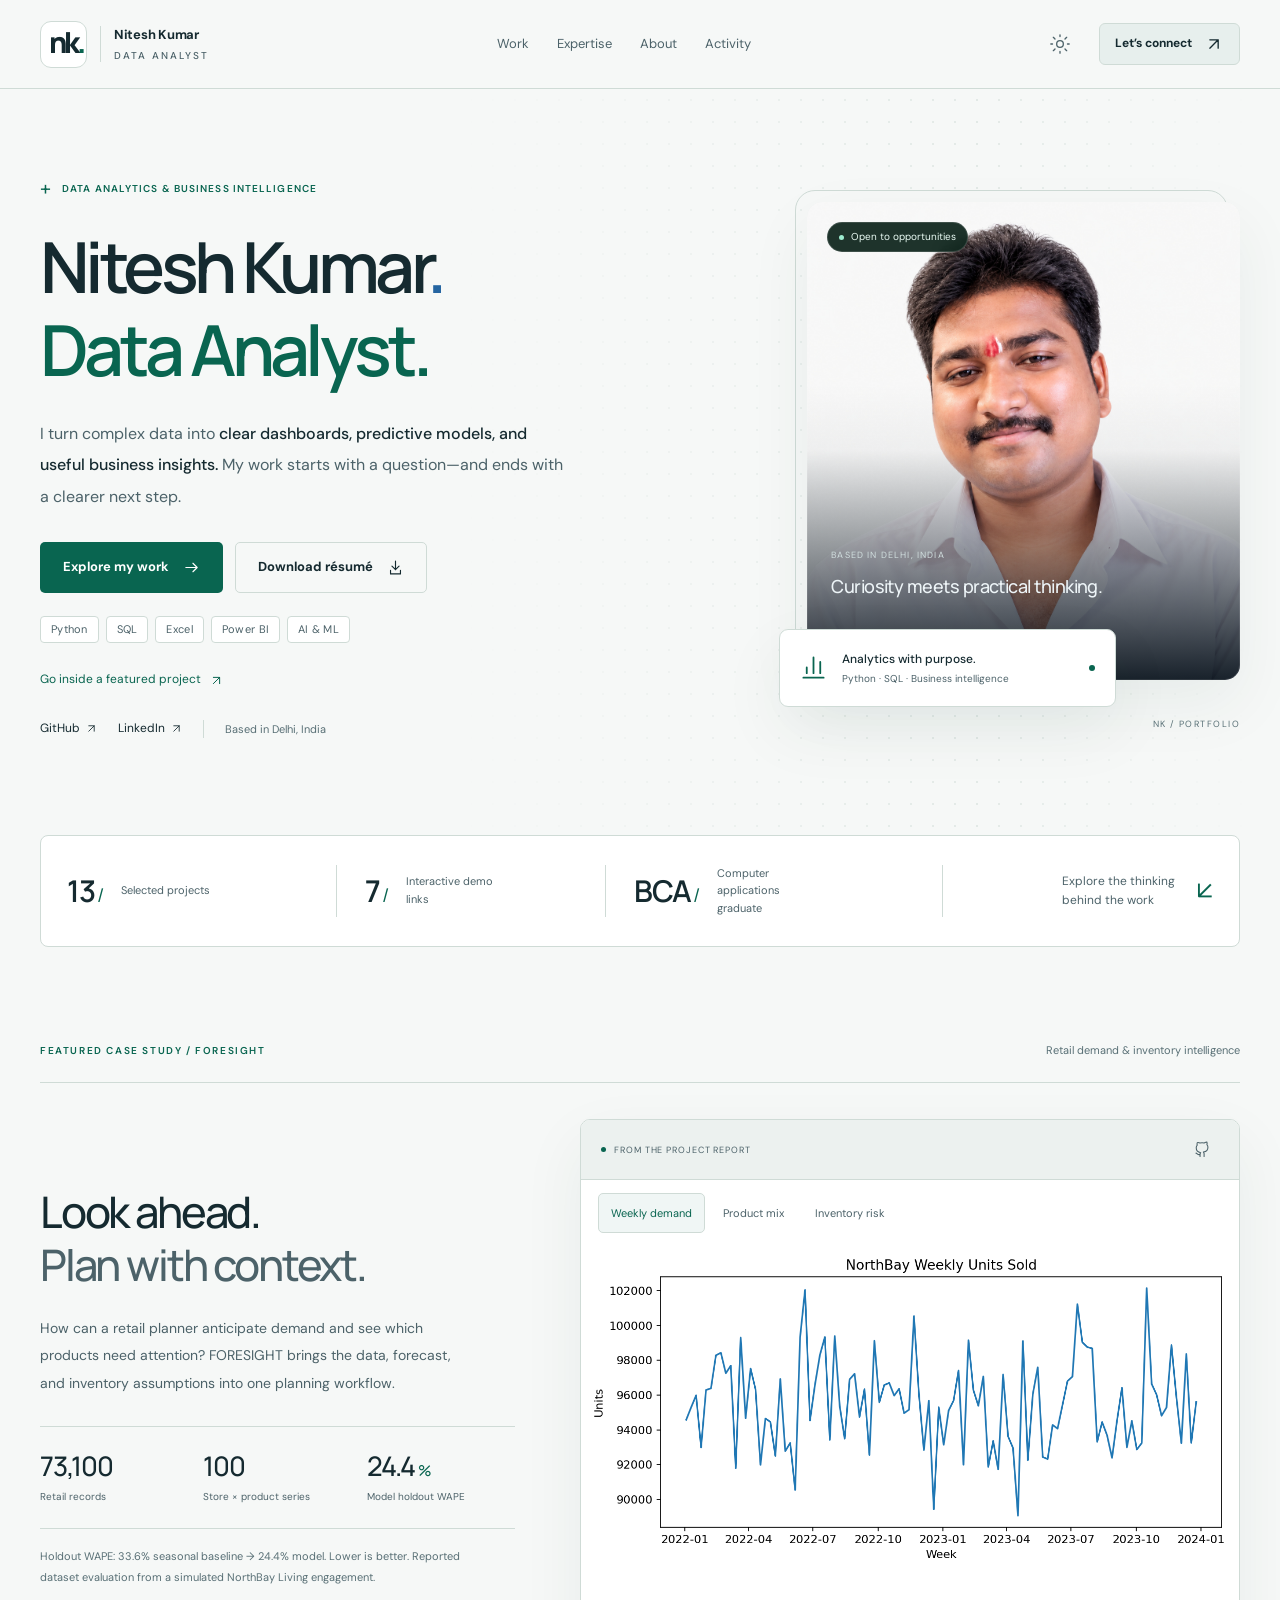
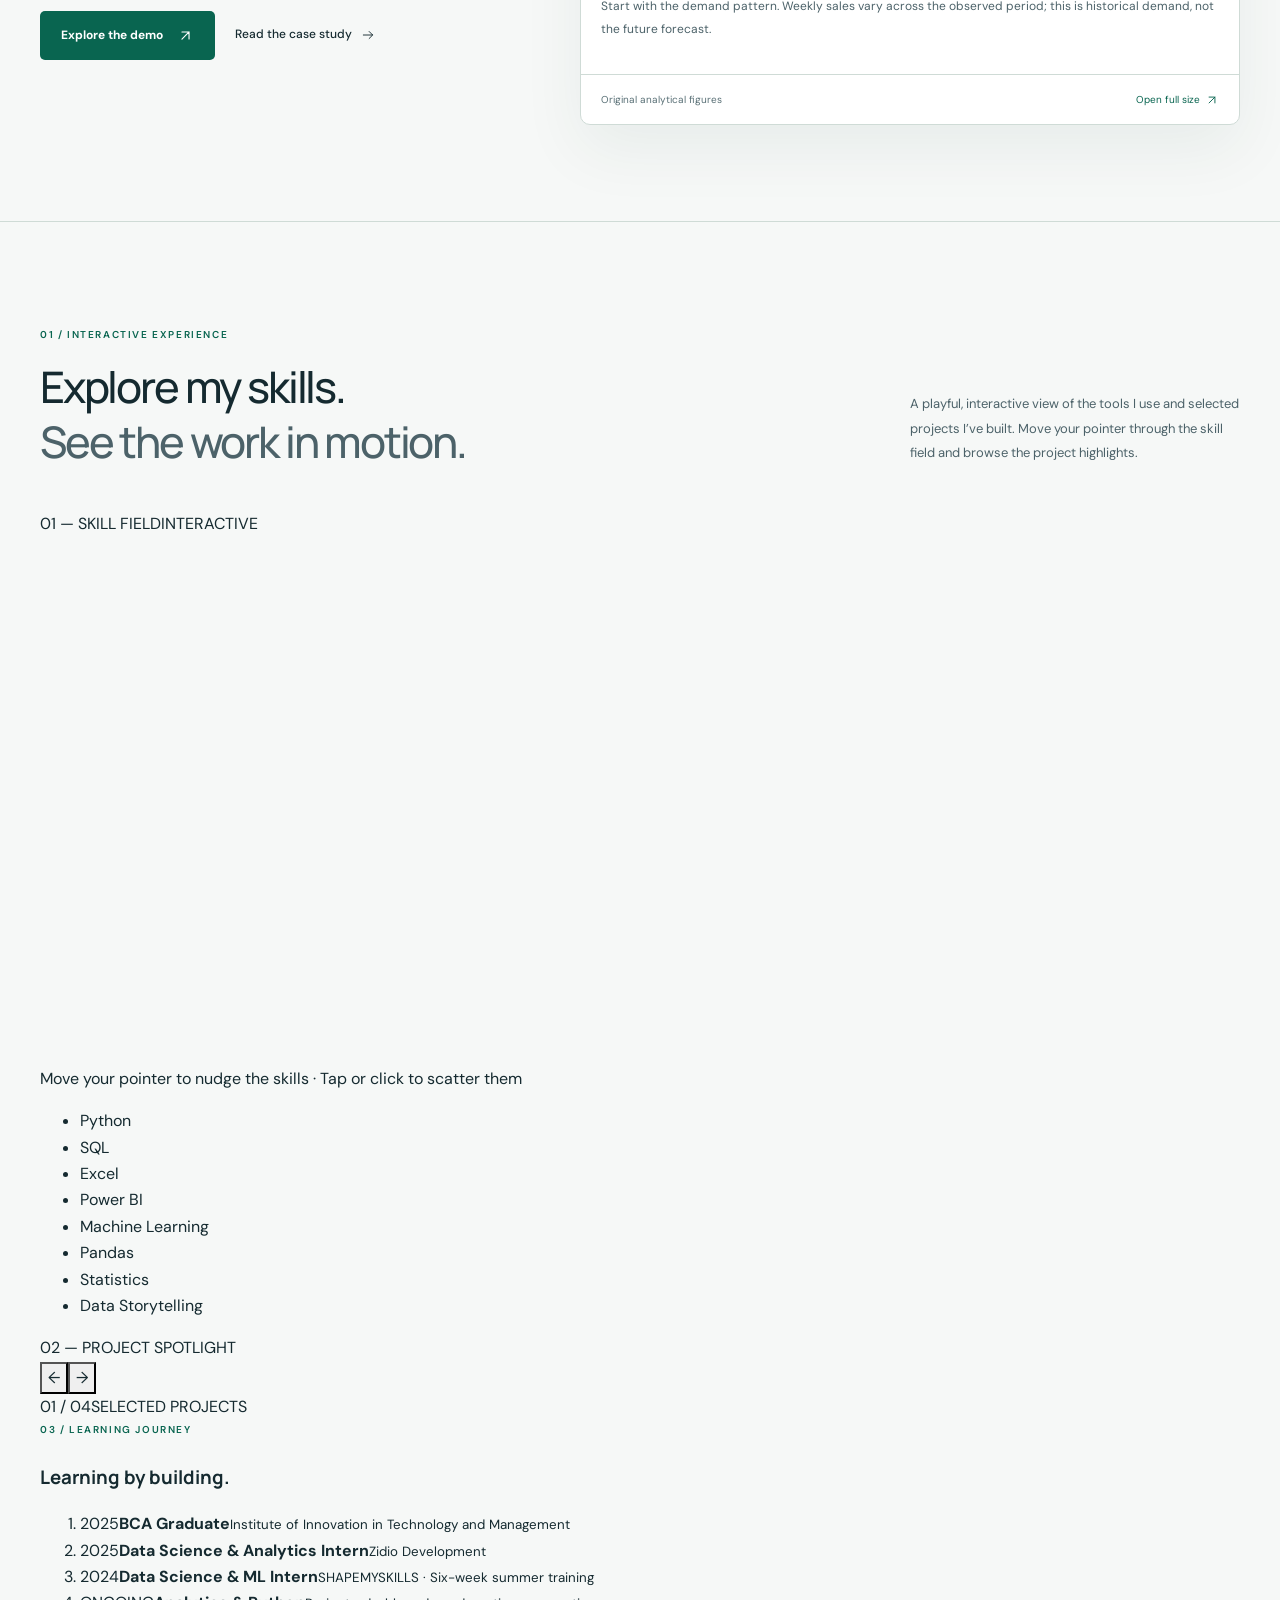
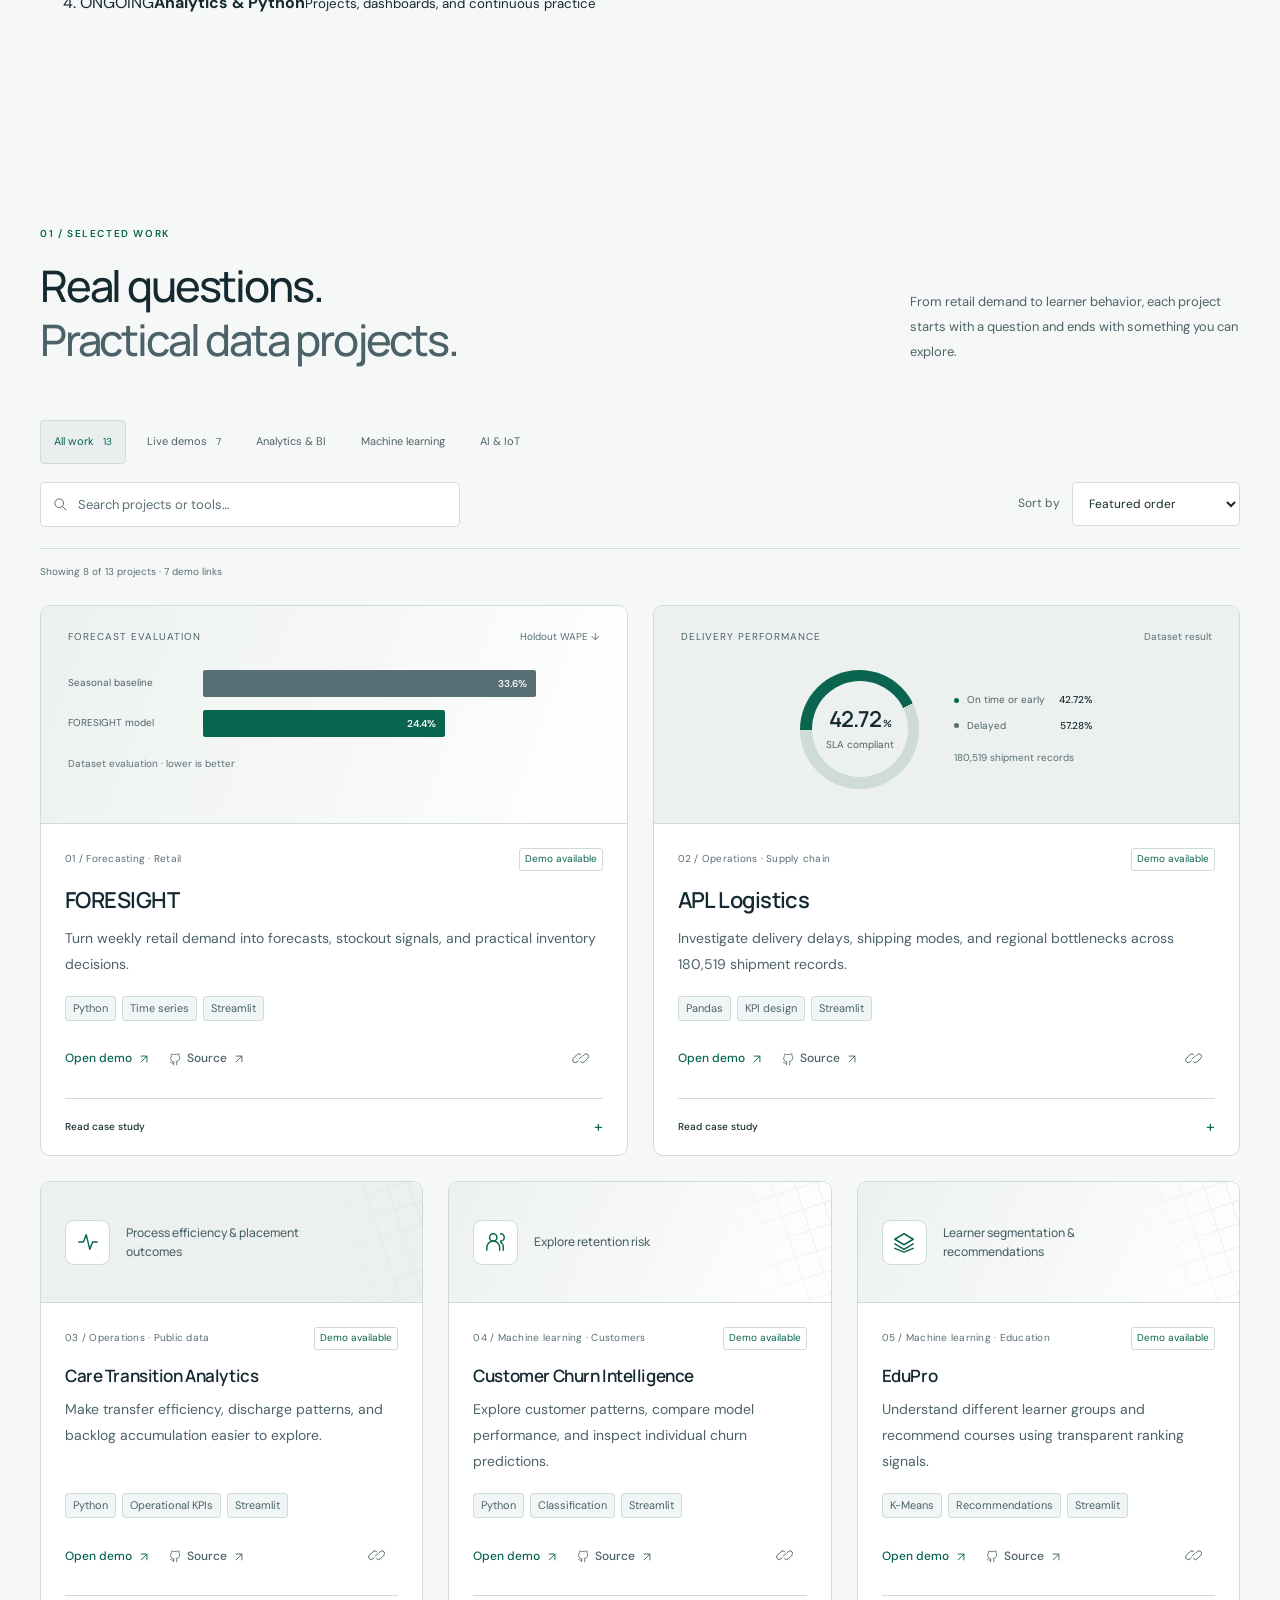
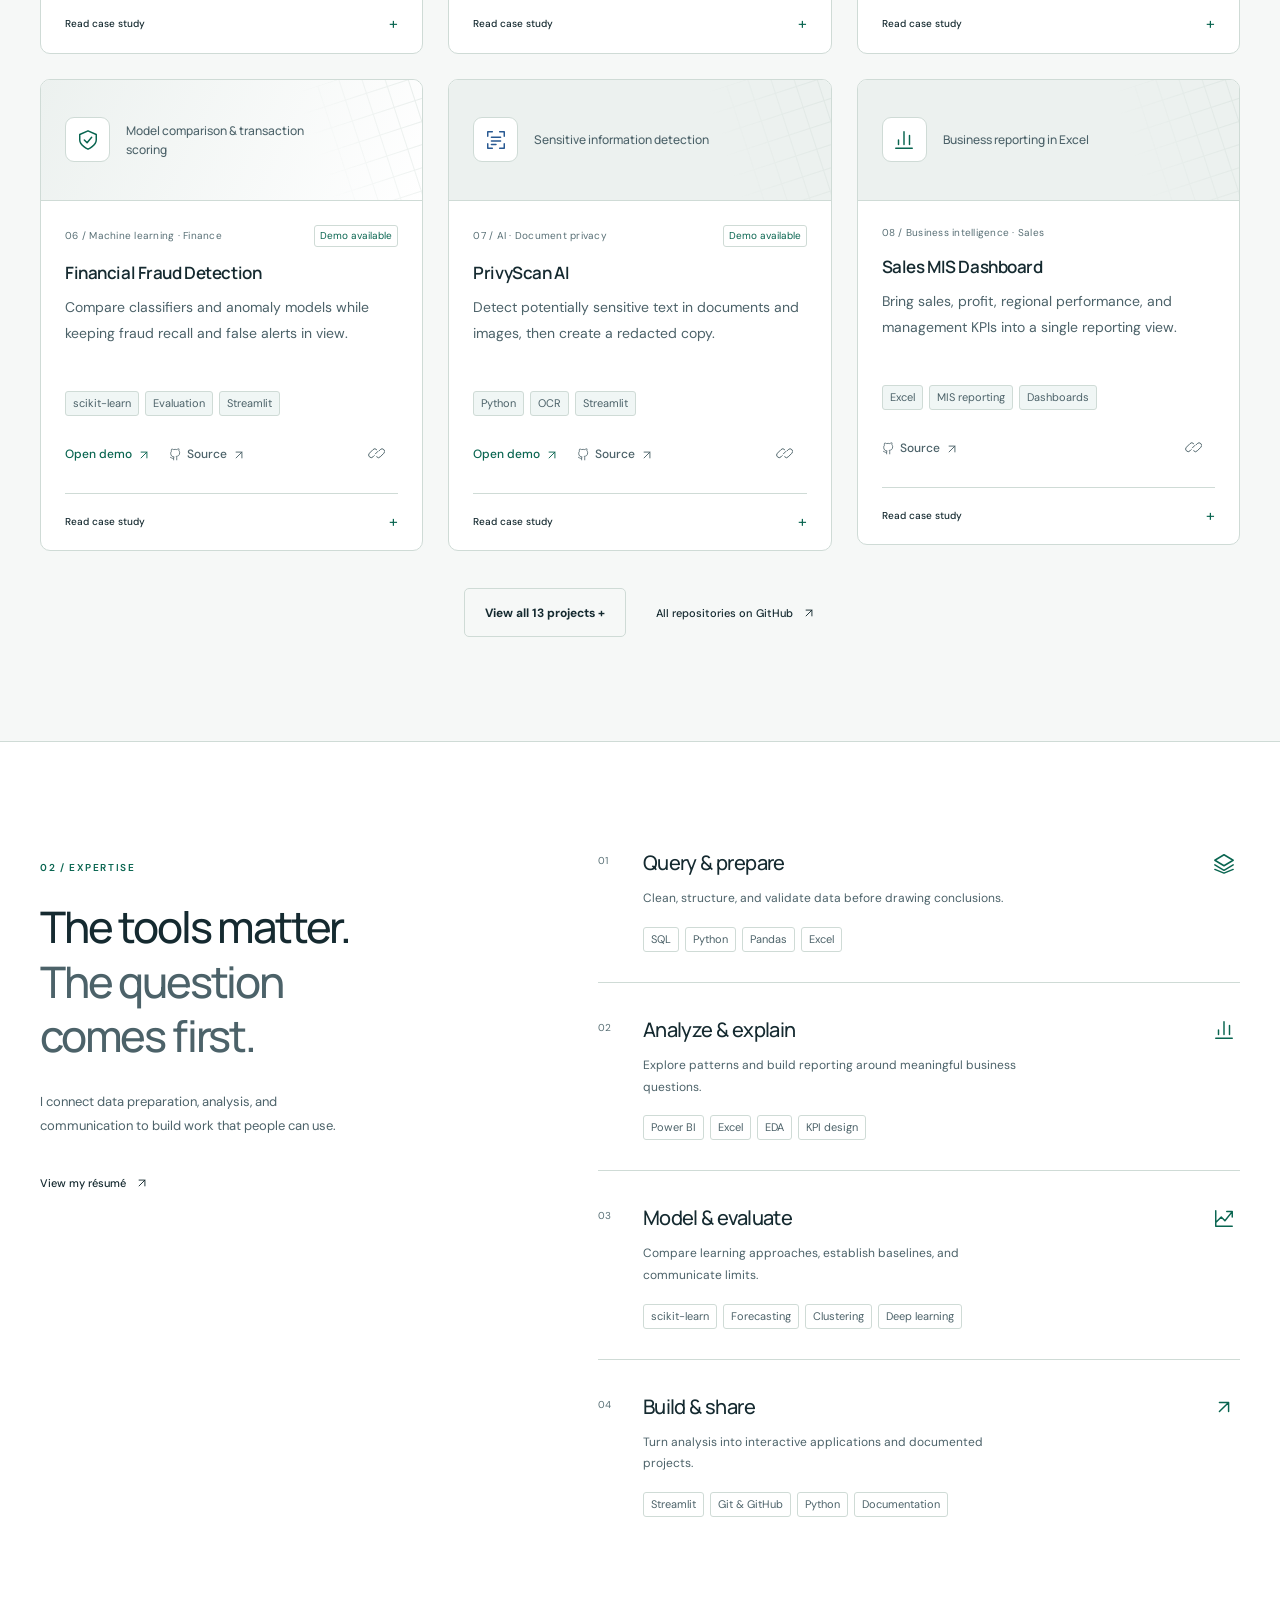
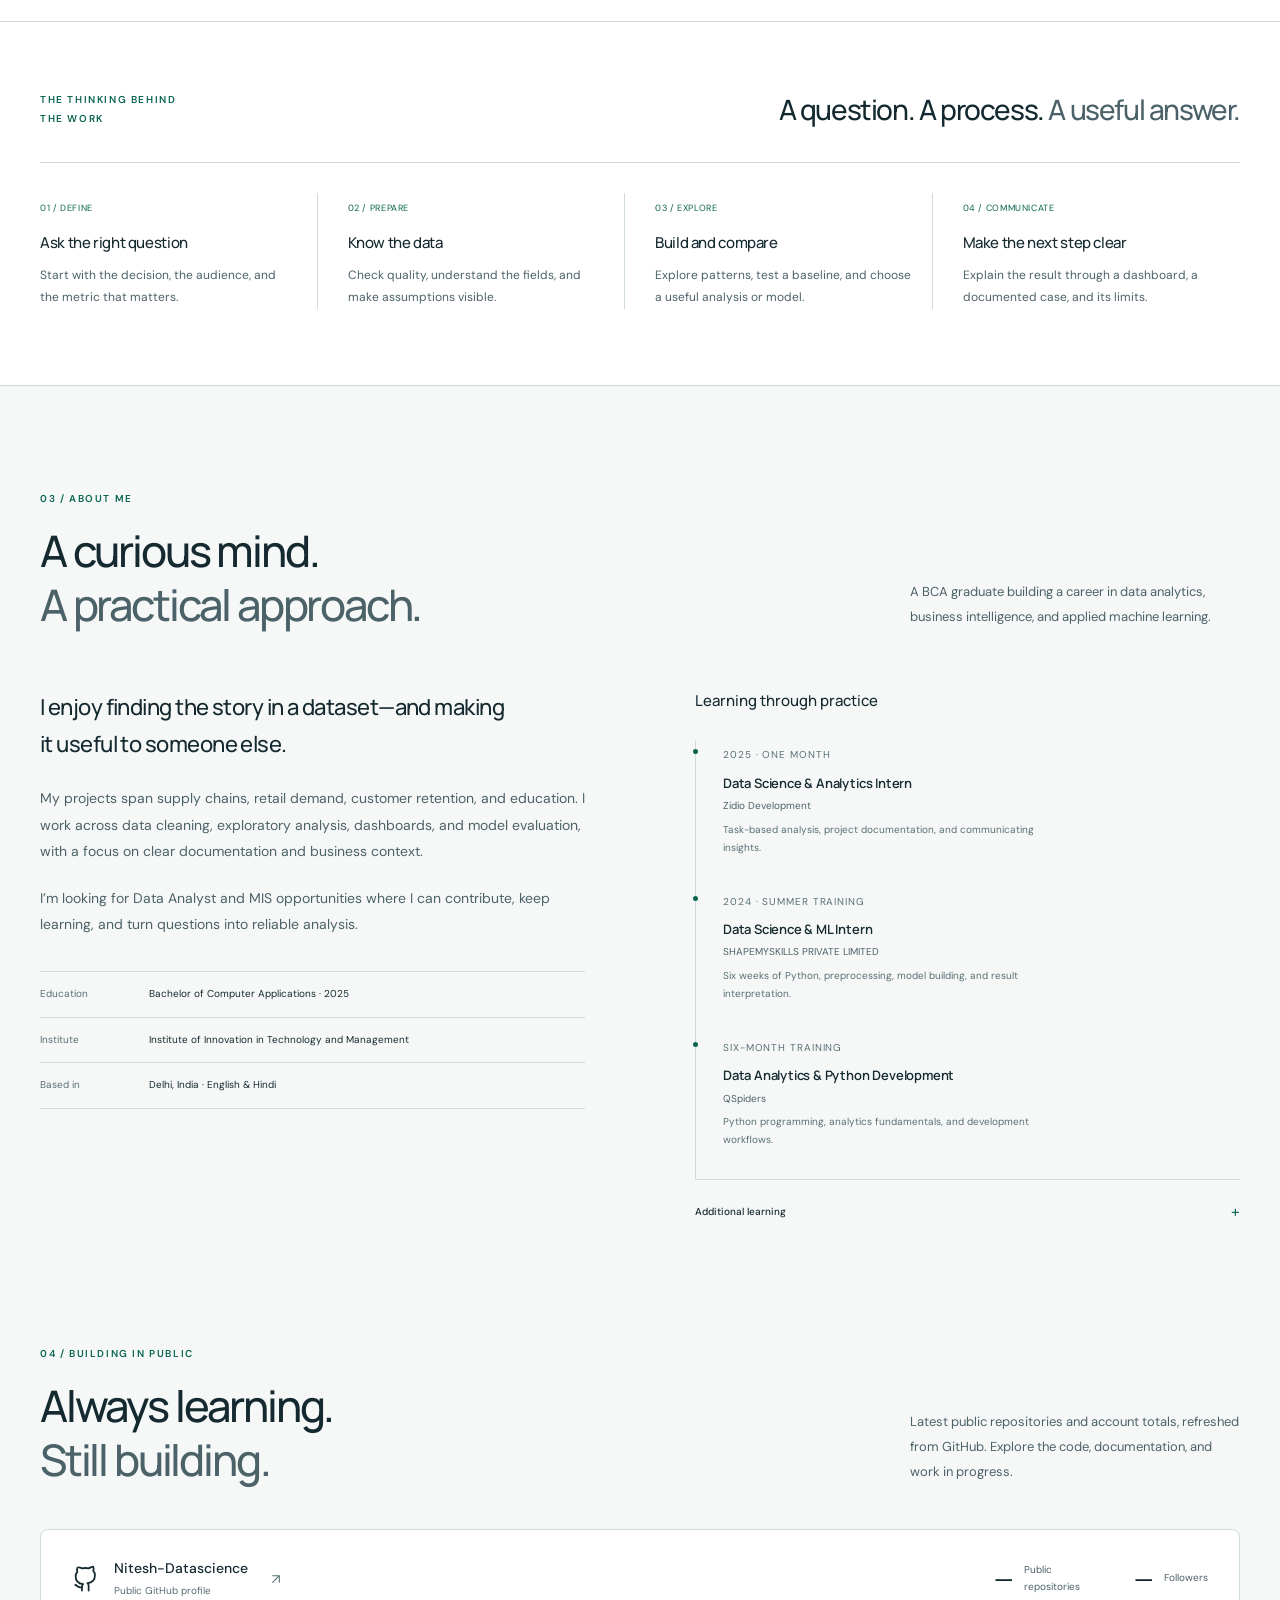
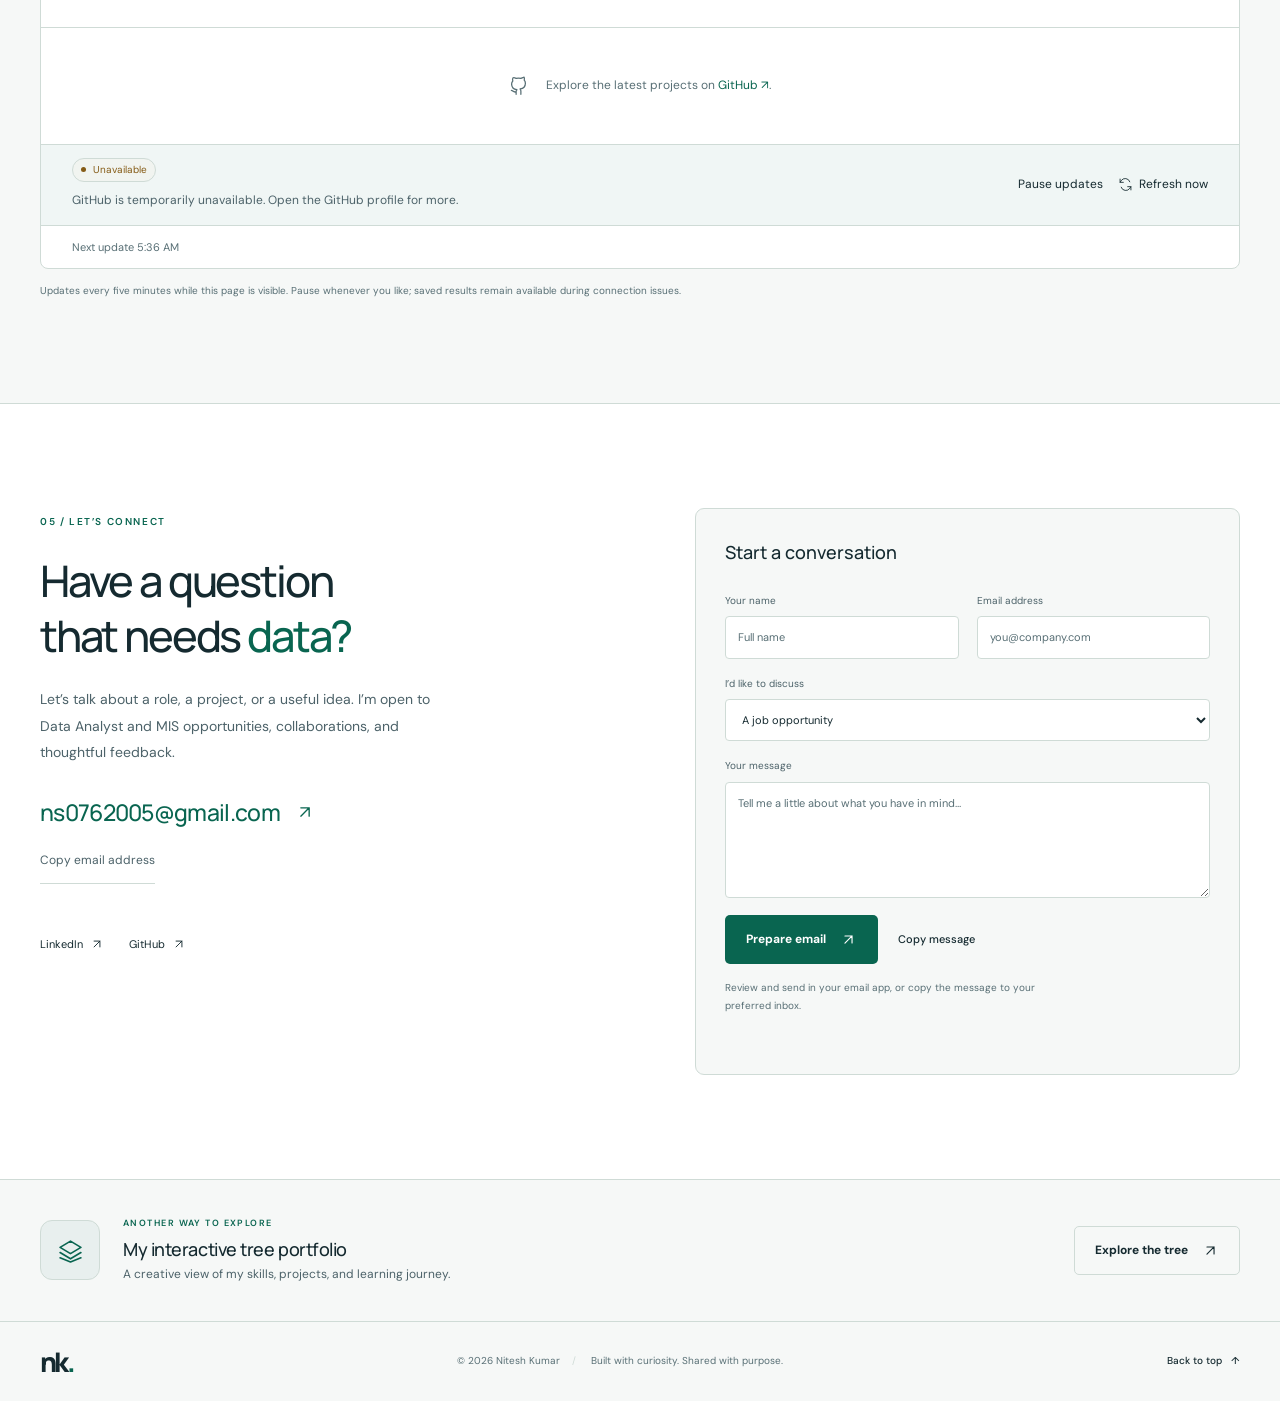
==== commit 85ca58f0: "Publish interactive portfolio experience" ====
--- a/index.html
+++ b/index.html
@@ -18,8 +18,8 @@
   <link rel="preconnect" href="https://fonts.googleapis.com">
   <link rel="preconnect" href="https://fonts.gstatic.com" crossorigin>
   <link href="https://fonts.googleapis.com/css2?family=DM+Sans:wght@400;500;600;700&family=Manrope:wght@400;500;600;700;800&display=swap" rel="stylesheet">
-  <link rel="stylesheet" href="styles.css?v=20261017.1">
-  <link rel="stylesheet" href="presentation.css?v=20261017.1">
+  <link rel="stylesheet" href="styles.css?v=20261101.1">
+  <link rel="stylesheet" href="presentation.css?v=20261101.1">
   <title>Nitesh Kumar | Data Analyst & Business Intelligence</title>
   <script>
     try {
@@ -103,7 +103,36 @@
       </div>
     </section>
 
-    <section class="section work-section" id="projects" aria-labelledby="workTitle">
+    
+    <section class="section immersive-section" id="interactive-lab" aria-labelledby="labTitle">
+      <div class="container">
+        <div class="section-heading"><div><p class="eyebrow">01 / INTERACTIVE EXPERIENCE</p><h2 id="labTitle">Explore my skills.<br><span>See the work in motion.</span></h2></div><p class="section-description">A playful, interactive view of the tools I use and selected projects I’ve built. Move your pointer through the skill field and browse the project highlights.</p></div>
+        <div class="lab-grid">
+          <div class="skill-orbit-panel">
+            <div class="lab-panel-heading"><span>01 — SKILL FIELD</span><span class="live-indicator">INTERACTIVE</span></div>
+            <canvas id="skillCanvas" width="900" height="520" role="img" aria-label="Animated floating skill spheres for Python, SQL, Excel, Power BI, Machine Learning, Statistics, Pandas, and Data Storytelling"></canvas>
+            <p class="lab-hint">Move your pointer to nudge the skills · Tap or click to scatter them</p>
+            <ul class="skill-fallback" aria-label="Core skills"><li>Python</li><li>SQL</li><li>Excel</li><li>Power BI</li><li>Machine Learning</li><li>Pandas</li><li>Statistics</li><li>Data Storytelling</li></ul>
+          </div>
+          <div class="lab-project-panel">
+            <div class="lab-panel-heading"><span>02 — PROJECT SPOTLIGHT</span><div class="carousel-controls"><button type="button" id="spotlightPrev" aria-label="Previous featured project">←</button><button type="button" id="spotlightNext" aria-label="Next featured project">→</button></div></div>
+            <div class="spotlight-viewport"><div class="spotlight-track" id="spotlightTrack" aria-live="polite"></div></div>
+            <div class="spotlight-footer"><span id="spotlightCount">01 / 04</span><span>SELECTED PROJECTS</span></div>
+          </div>
+        </div>
+        <div class="learning-timeline">
+          <div class="timeline-heading"><p class="eyebrow">03 / LEARNING JOURNEY</p><h3>Learning by building.</h3></div>
+          <ol class="journey-track">
+            <li><span>2025</span><strong>BCA Graduate</strong><small>Institute of Innovation in Technology and Management</small></li>
+            <li><span>2025</span><strong>Data Science & Analytics Intern</strong><small>Zidio Development</small></li>
+            <li><span>2024</span><strong>Data Science & ML Intern</strong><small>SHAPEMYSKILLS · Six-week summer training</small></li>
+            <li><span>ONGOING</span><strong>Analytics & Python</strong><small>Projects, dashboards, and continuous practice</small></li>
+          </ol>
+        </div>
+      </div>
+    </section>
+
+<section class="section work-section" id="projects" aria-labelledby="workTitle">
       <div class="container">
         <div class="section-heading"><div><p class="eyebrow">01 / SELECTED WORK</p><h2 id="workTitle">Real questions.<br><span>Practical data projects.</span></h2></div><p class="section-description">From retail demand to learner behavior, each project starts with a question and ends with something you can explore.</p></div>
         <div class="project-toolbar" id="projectToolbar" hidden>
@@ -265,7 +294,7 @@
 
   <aside class="portfolio-collection" aria-labelledby="collectionTitle"><div class="container collection-inner"><div class="collection-symbol" aria-hidden="true"><svg class="icon"><use href="#i-layers"></use></svg></div><div><p class="eyebrow">ANOTHER WAY TO EXPLORE</p><h2 id="collectionTitle">My interactive tree portfolio</h2><p>A creative view of my skills, projects, and learning journey.</p></div><a class="button button-outline" href="https://nitesh-datascience.github.io/Nitesh-Tree-Portfolio/" target="_blank" rel="noopener noreferrer">Explore the tree <svg class="icon" aria-hidden="true"><use href="#i-arrow-up-right"></use></svg></a></div></aside>
   <footer class="site-footer"><div class="container footer-inner"><a class="brand-mark" href="#home" aria-label="Back to Nitesh Kumar home">nk<span>.</span></a><p>© <span id="currentYear">2026</span> Nitesh Kumar<span class="footer-divider">/</span> Built with curiosity. Shared with purpose.</p><a class="text-link" href="#home">Back to top <span aria-hidden="true">↑</span></a></div></footer>
-  <script type="module" src="app.js?v=20261017.1"></script>
+  <script type="module" src="app.js?v=20261101.1"></script>
 </body>
 </html>
 
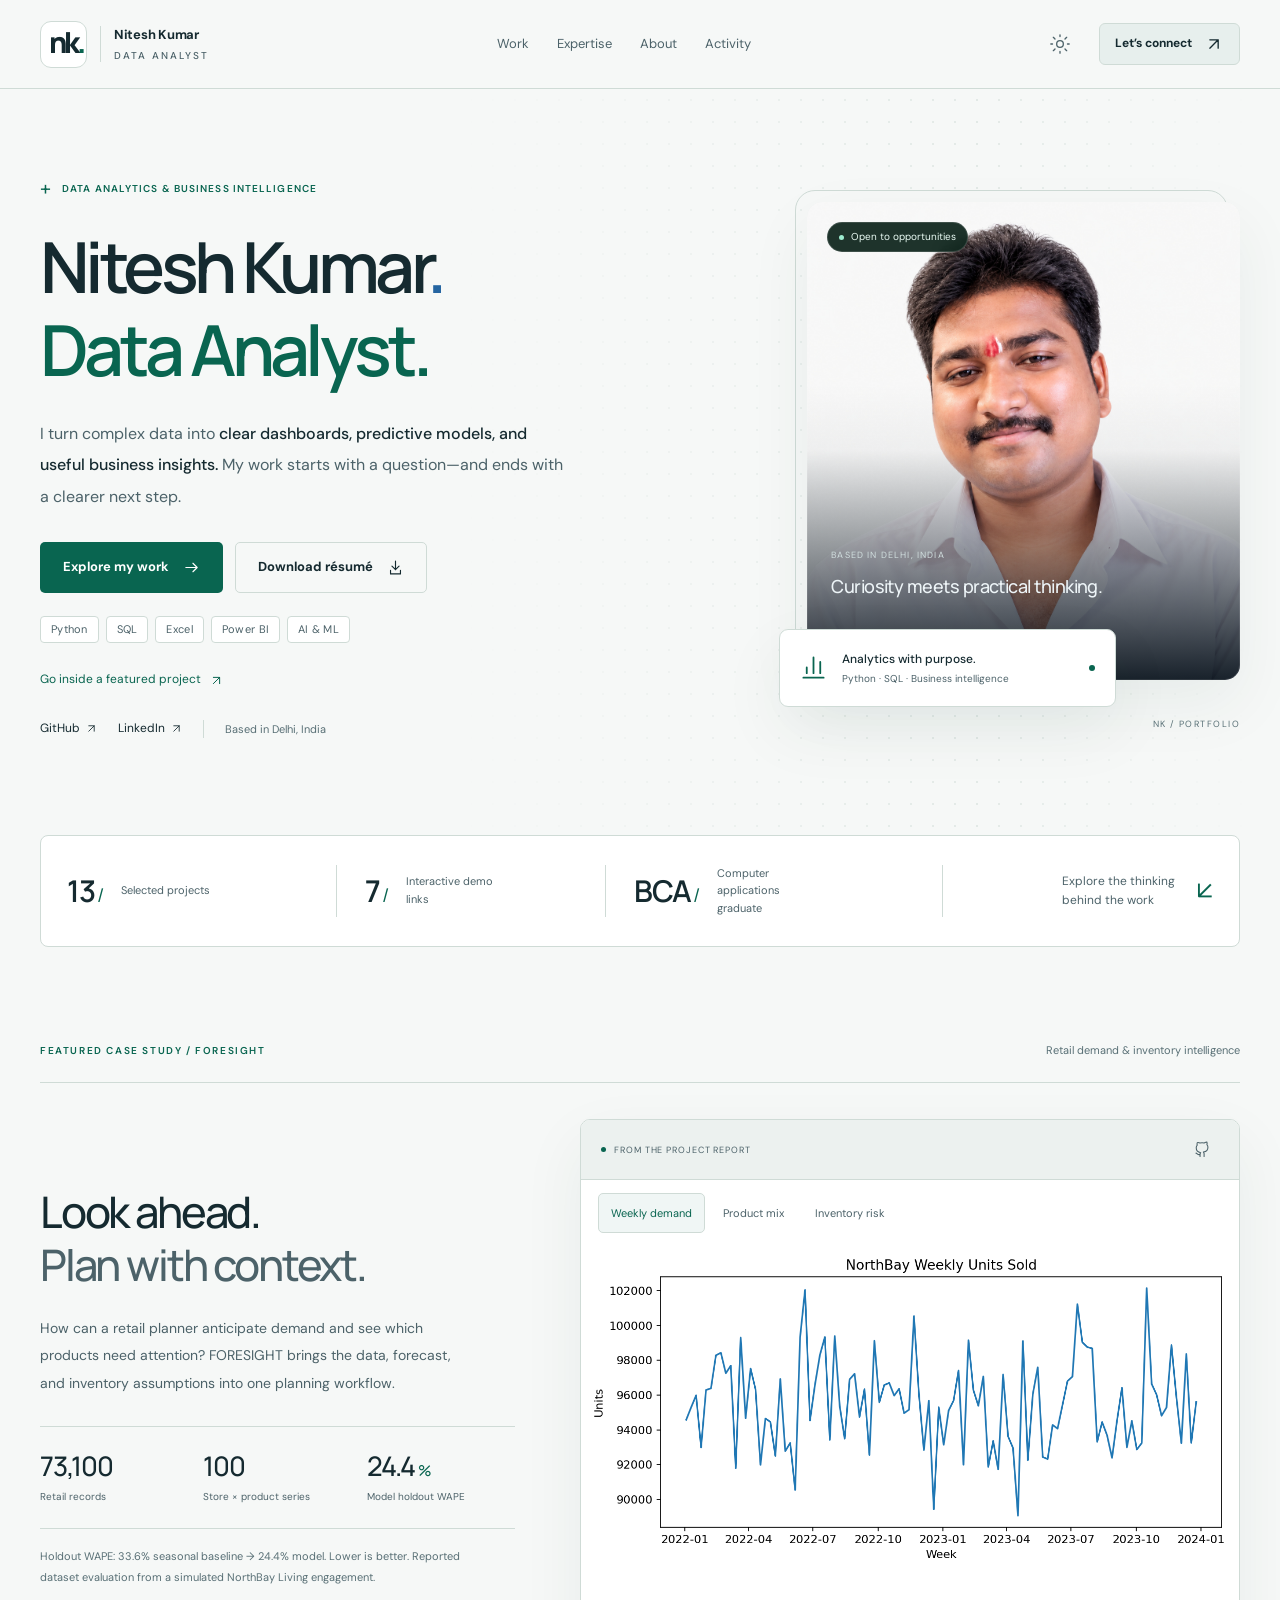
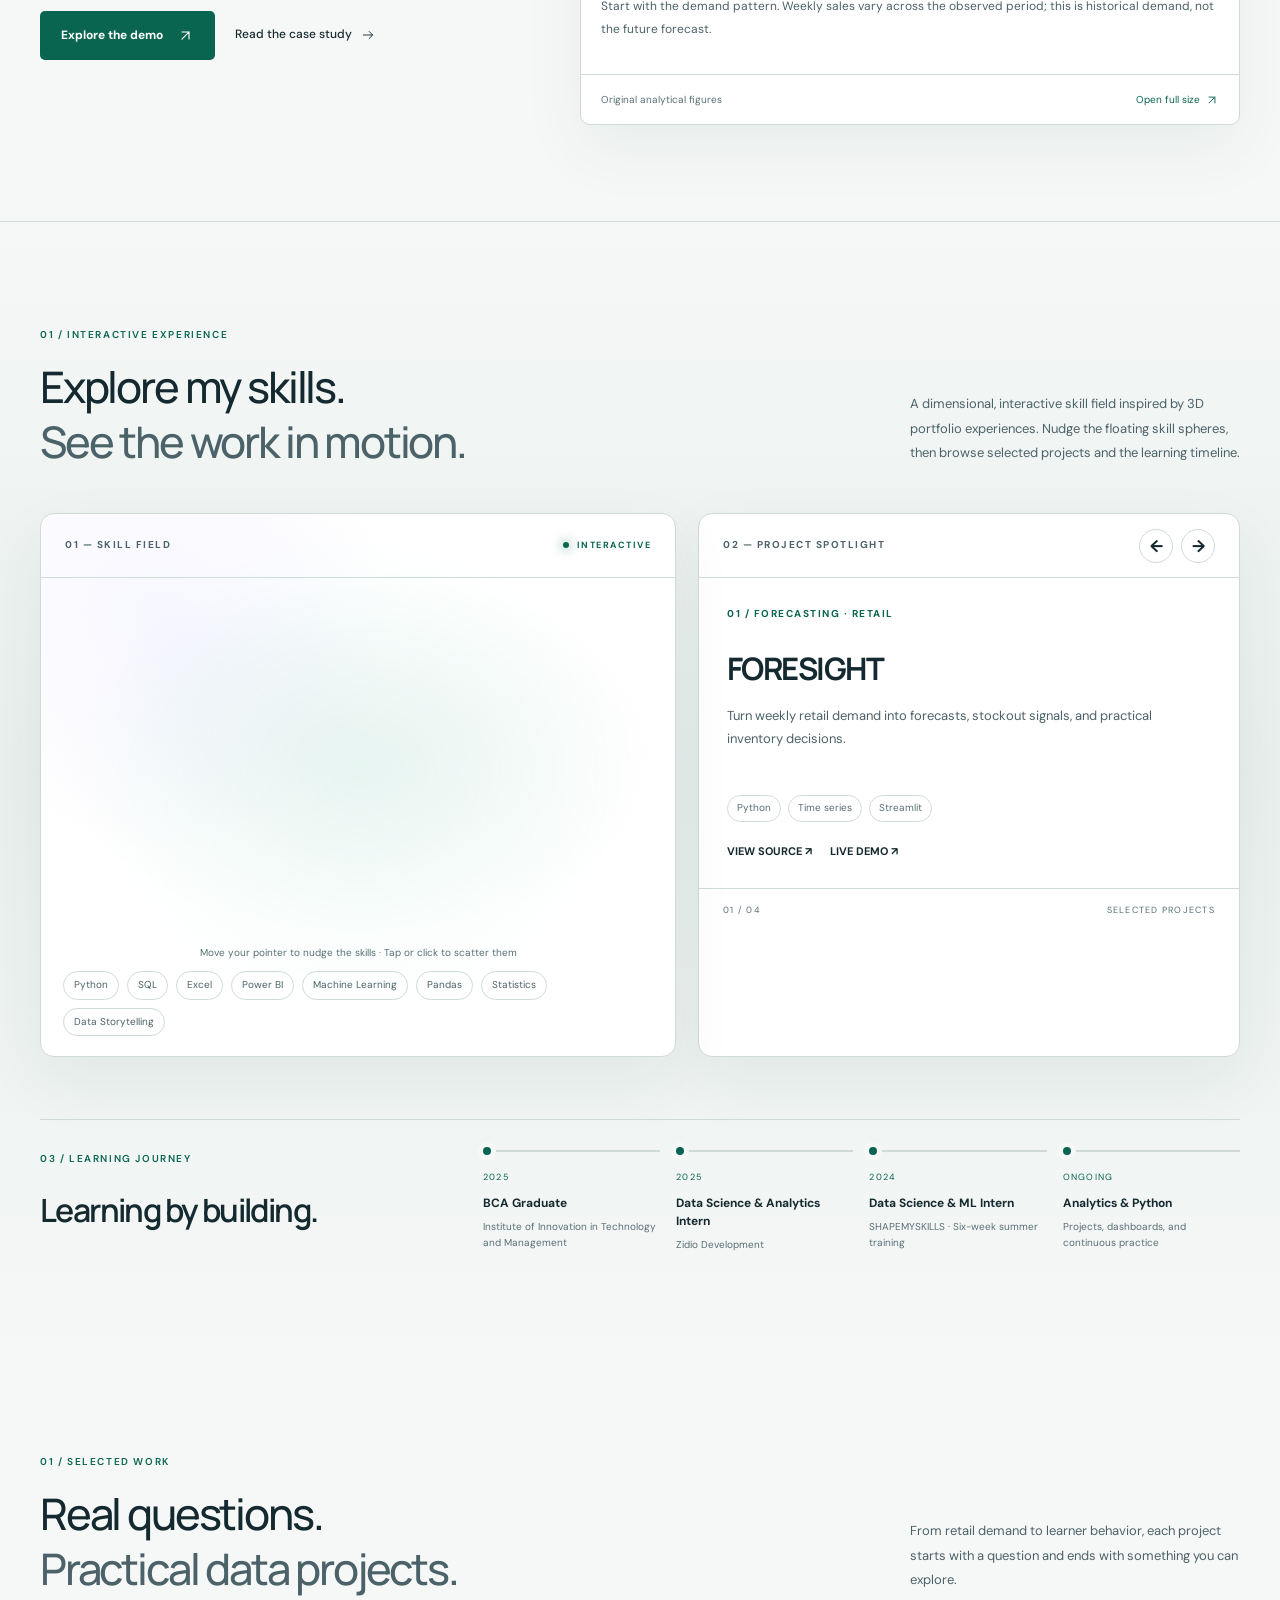
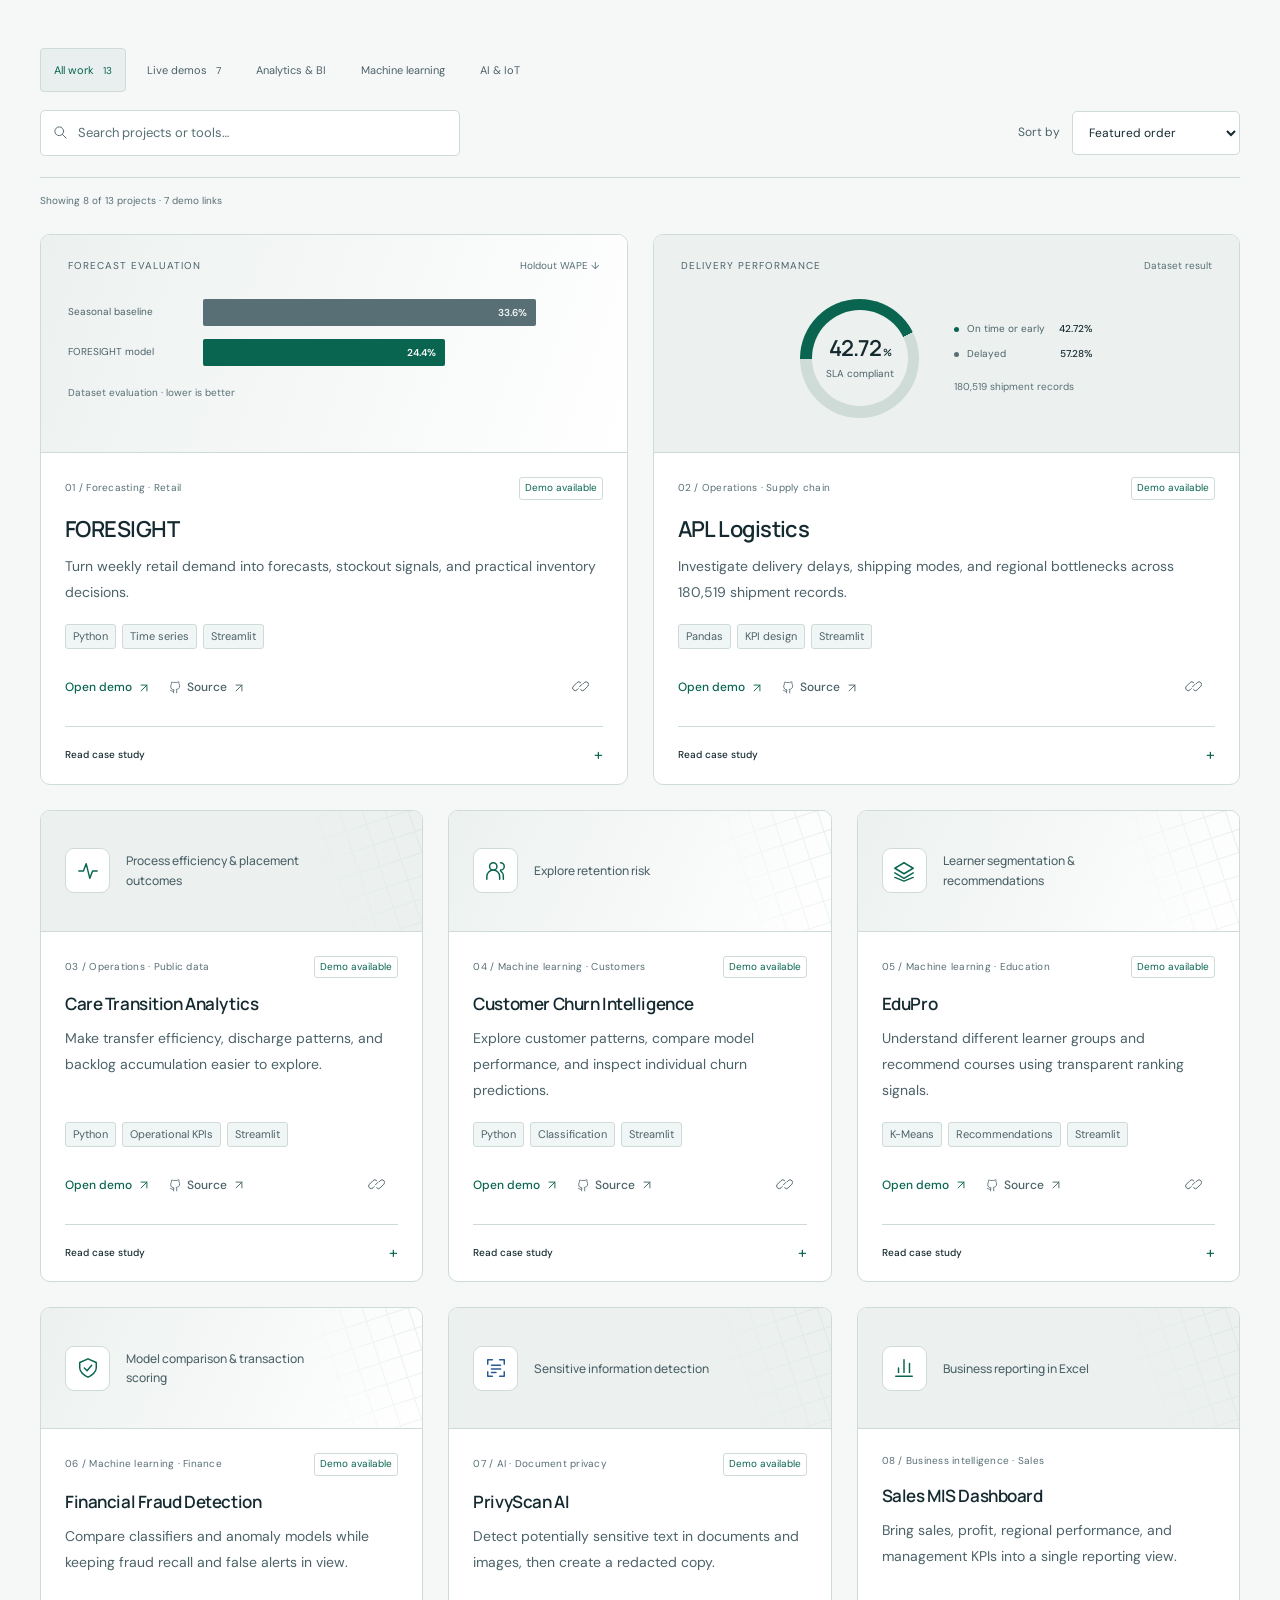
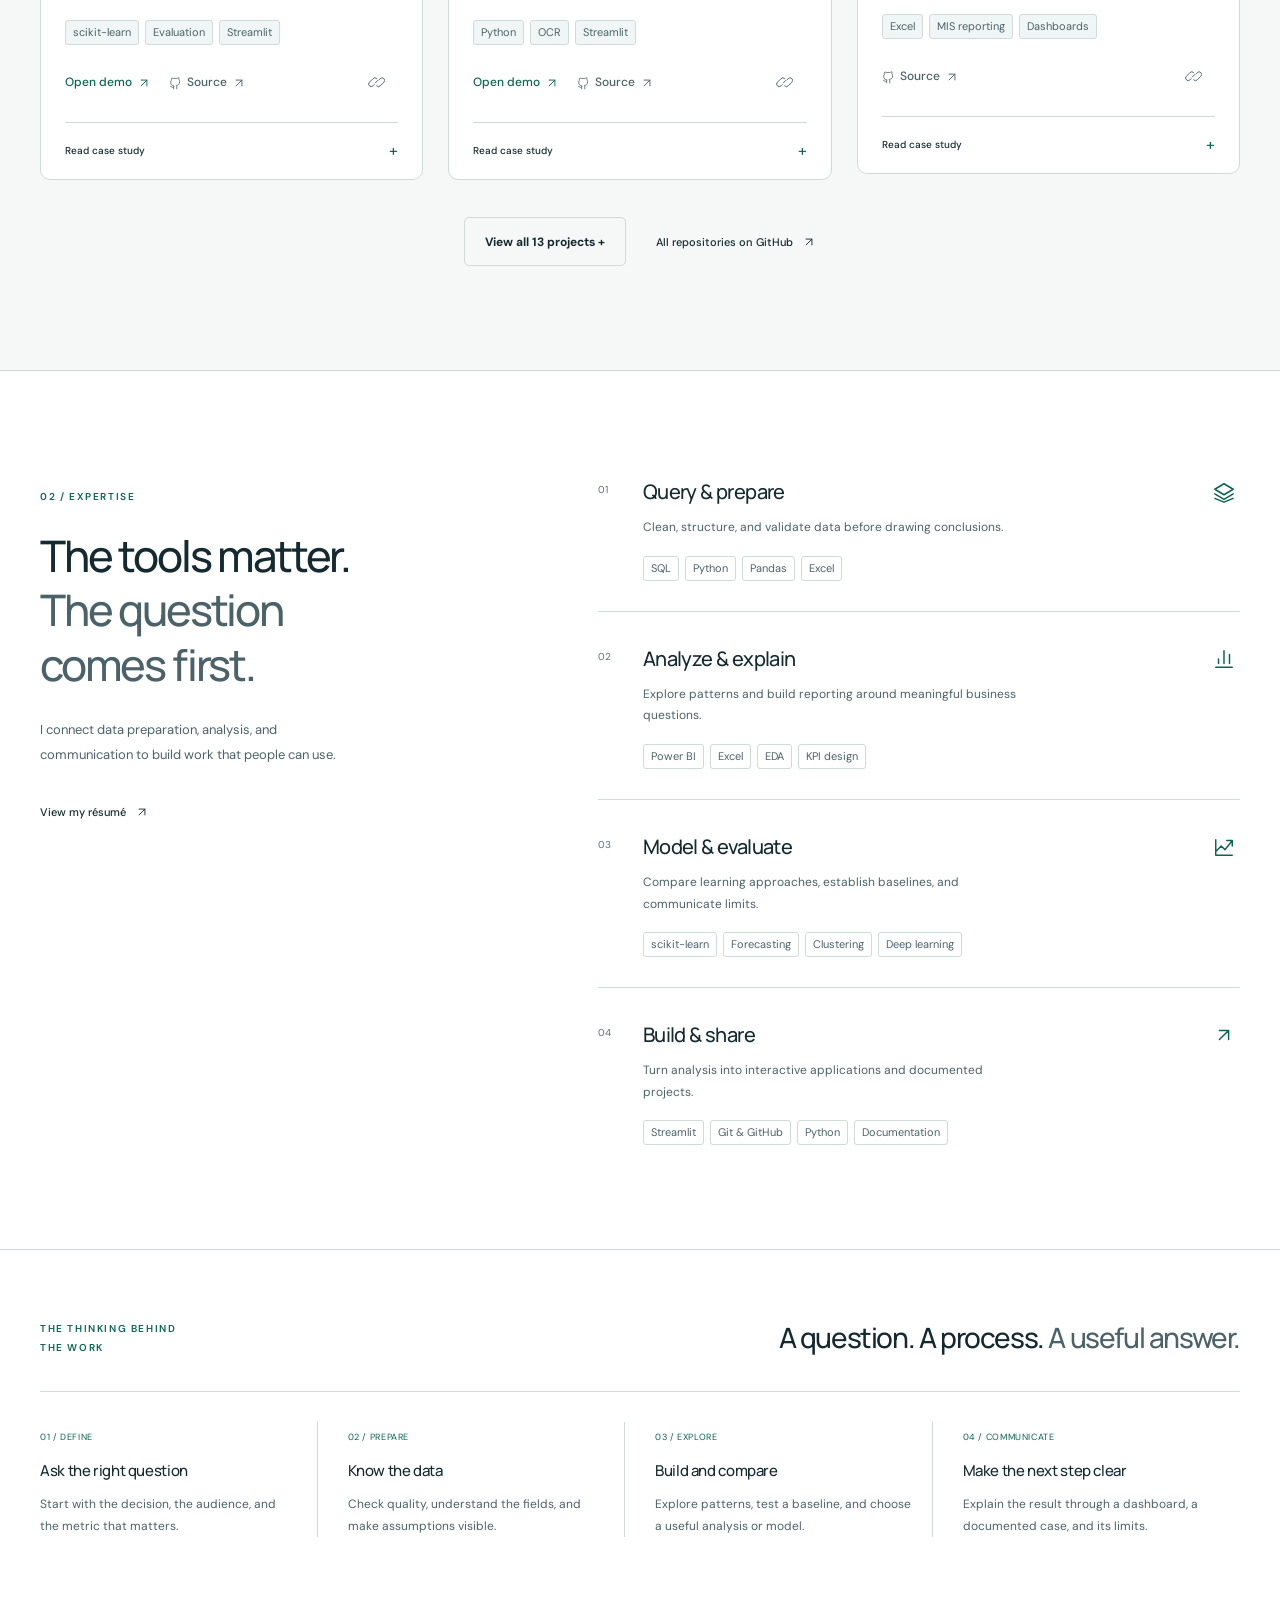
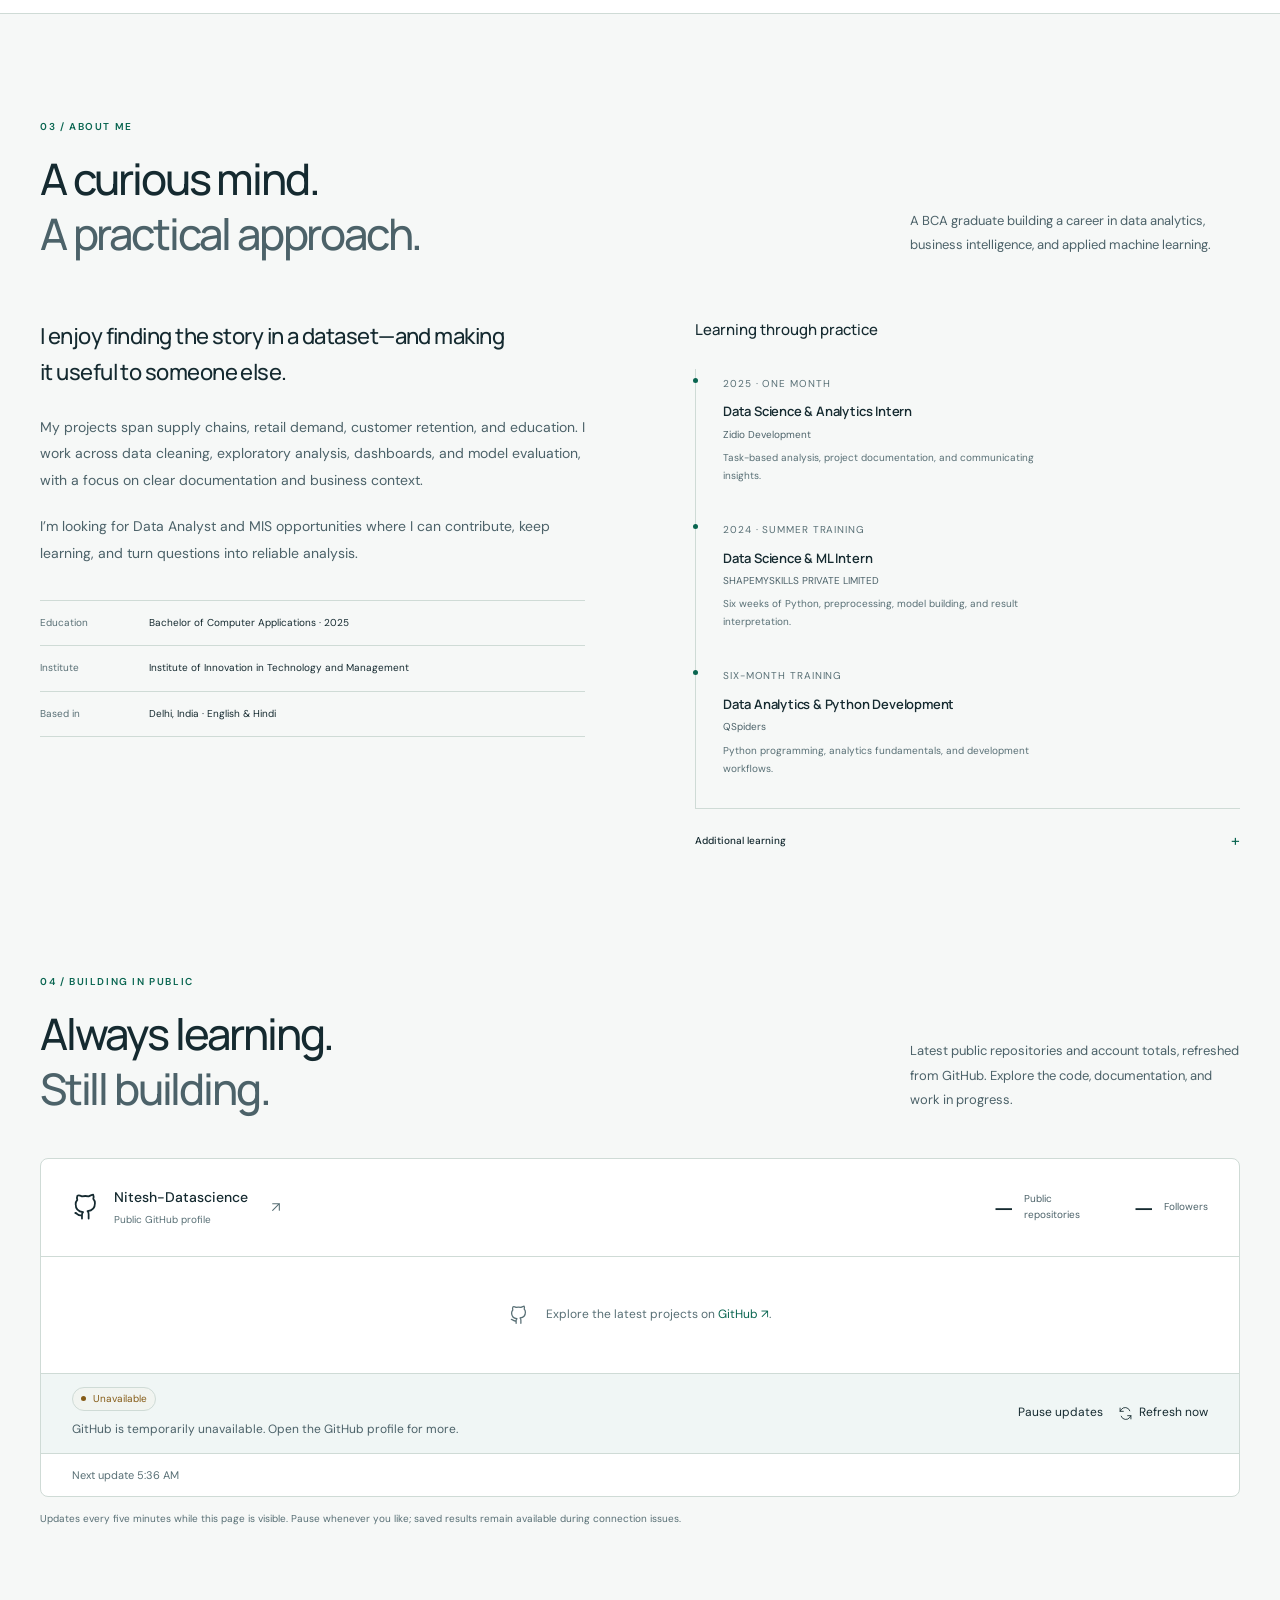
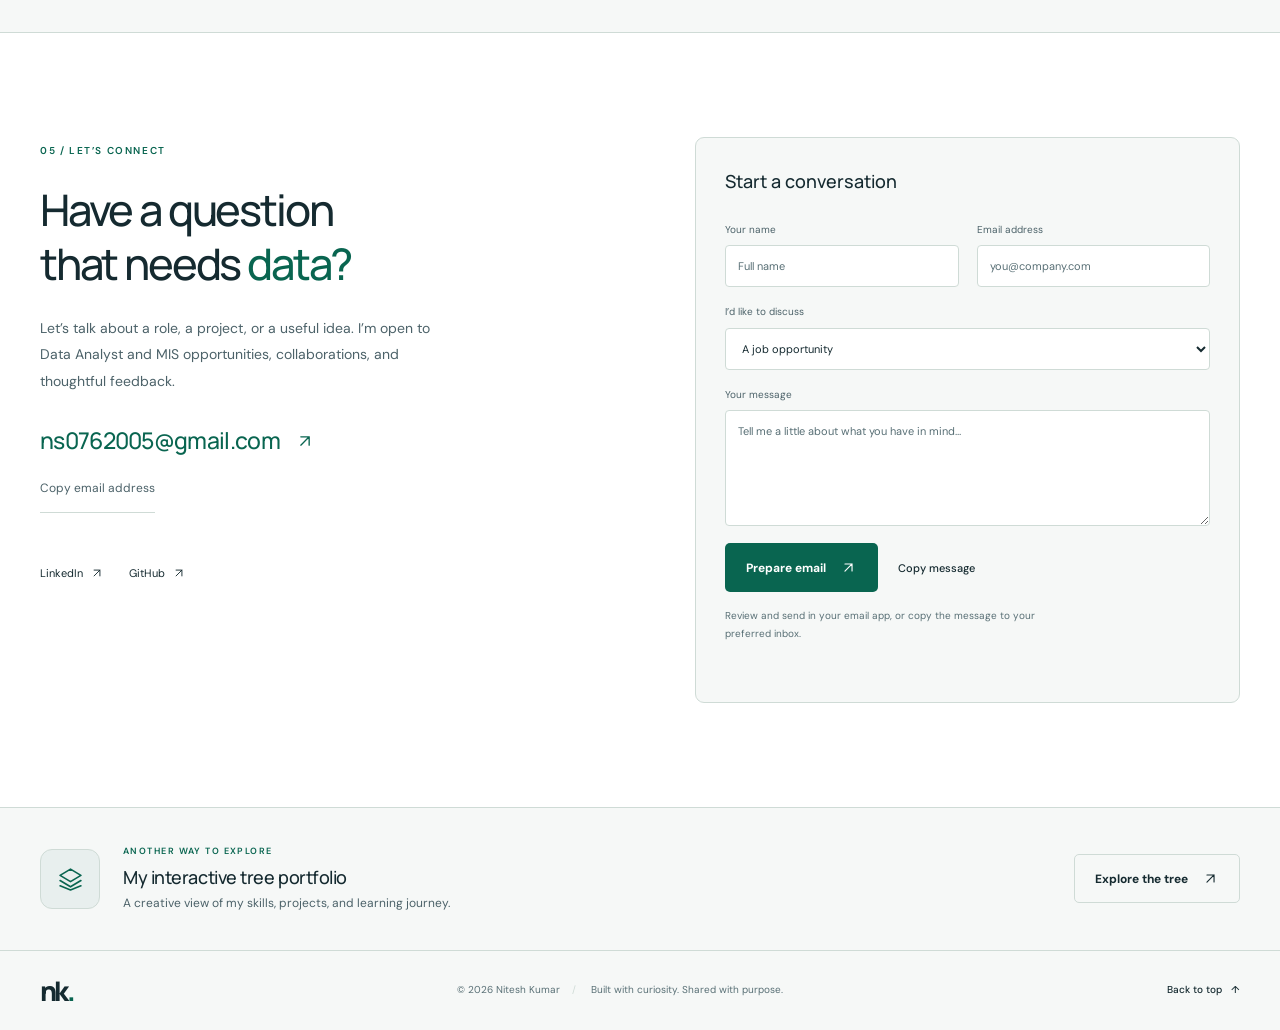
==== commit ea51c78e: "Enhance interactive portfolio with 3D-inspired skill experience" ====
--- a/index.html
+++ b/index.html
@@ -18,8 +18,8 @@
   <link rel="preconnect" href="https://fonts.googleapis.com">
   <link rel="preconnect" href="https://fonts.gstatic.com" crossorigin>
   <link href="https://fonts.googleapis.com/css2?family=DM+Sans:wght@400;500;600;700&family=Manrope:wght@400;500;600;700;800&display=swap" rel="stylesheet">
-  <link rel="stylesheet" href="styles.css?v=20261101.1">
-  <link rel="stylesheet" href="presentation.css?v=20261101.1">
+  <link rel="stylesheet" href="styles.css?v=20261101.2">
+  <link rel="stylesheet" href="presentation.css?v=20261101.2">
   <title>Nitesh Kumar | Data Analyst & Business Intelligence</title>
   <script>
     try {
@@ -106,7 +106,7 @@
     
     <section class="section immersive-section" id="interactive-lab" aria-labelledby="labTitle">
       <div class="container">
-        <div class="section-heading"><div><p class="eyebrow">01 / INTERACTIVE EXPERIENCE</p><h2 id="labTitle">Explore my skills.<br><span>See the work in motion.</span></h2></div><p class="section-description">A playful, interactive view of the tools I use and selected projects I’ve built. Move your pointer through the skill field and browse the project highlights.</p></div>
+        <div class="section-heading"><div><p class="eyebrow">01 / INTERACTIVE EXPERIENCE</p><h2 id="labTitle">Explore my skills.<br><span>See the work in motion.</span></h2></div><p class="section-description">A dimensional, interactive skill field inspired by 3D portfolio experiences. Nudge the floating skill spheres, then browse selected projects and the learning timeline.</p></div>
         <div class="lab-grid">
           <div class="skill-orbit-panel">
             <div class="lab-panel-heading"><span>01 — SKILL FIELD</span><span class="live-indicator">INTERACTIVE</span></div>
@@ -294,7 +294,7 @@
 
   <aside class="portfolio-collection" aria-labelledby="collectionTitle"><div class="container collection-inner"><div class="collection-symbol" aria-hidden="true"><svg class="icon"><use href="#i-layers"></use></svg></div><div><p class="eyebrow">ANOTHER WAY TO EXPLORE</p><h2 id="collectionTitle">My interactive tree portfolio</h2><p>A creative view of my skills, projects, and learning journey.</p></div><a class="button button-outline" href="https://nitesh-datascience.github.io/Nitesh-Tree-Portfolio/" target="_blank" rel="noopener noreferrer">Explore the tree <svg class="icon" aria-hidden="true"><use href="#i-arrow-up-right"></use></svg></a></div></aside>
   <footer class="site-footer"><div class="container footer-inner"><a class="brand-mark" href="#home" aria-label="Back to Nitesh Kumar home">nk<span>.</span></a><p>© <span id="currentYear">2026</span> Nitesh Kumar<span class="footer-divider">/</span> Built with curiosity. Shared with purpose.</p><a class="text-link" href="#home">Back to top <span aria-hidden="true">↑</span></a></div></footer>
-  <script type="module" src="app.js?v=20261101.1"></script>
+  <script type="module" src="app.js?v=20261101.2"></script>
 </body>
 </html>
 
--- a/styles.css
+++ b/styles.css
@@ -591,3 +591,42 @@
   .skills-layout, .about-layout, .contact-layout { gap: 35px; }
   .site-footer { margin-top: 15px; }
 }
+
+
+/* Interactive portfolio experience inspired by the reference layout */
+.immersive-section { background: linear-gradient(180deg, transparent, var(--accent-soft) 48%, transparent); }
+.lab-grid { display:grid; grid-template-columns:1.08fr .92fr; gap:22px; margin-top:44px; }
+.skill-orbit-panel,.lab-project-panel { min-width:0; overflow:hidden; border:1px solid var(--border); border-radius:14px; background:var(--surface); box-shadow:var(--shadow); }
+.lab-panel-heading { display:flex; justify-content:space-between; align-items:center; gap:16px; min-height:64px; padding:0 24px; border-bottom:1px solid var(--border); color:var(--muted); font-size:10px; font-weight:700; letter-spacing:.15em; }
+.live-indicator { color:var(--accent); font-size:9px; }
+.live-indicator::before { content:""; display:inline-block; width:6px; height:6px; margin-right:8px; border-radius:50%; background:var(--accent); box-shadow:0 0 12px var(--accent); }
+#skillCanvas { display:block; width:100%; height:auto; aspect-ratio:900/520; background:radial-gradient(ellipse at 50% 48%,var(--accent-soft),transparent 68%); touch-action:pan-y; cursor:grab; }
+#skillCanvas:active { cursor:grabbing; }
+.lab-hint { padding:0 22px; color:var(--subtle); font-size:10px; text-align:center; }
+.skill-fallback { display:flex; flex-wrap:wrap; gap:8px; list-style:none; padding:0 22px 20px; margin:0; }
+.skill-fallback li { padding:5px 10px; border:1px solid var(--border); border-radius:30px; color:var(--muted); font-size:10px; }
+.carousel-controls { display:flex; gap:8px; }
+.carousel-controls button { width:34px; height:34px; border:1px solid var(--border); border-radius:50%; background:transparent; color:var(--text); font-size:17px; }
+.carousel-controls button:hover { border-color:var(--accent); color:var(--accent); }
+.spotlight-viewport { overflow:hidden; min-height:310px; }
+.spotlight-track { display:flex; transition:transform .5s cubic-bezier(.2,.7,.2,1); will-change:transform; }
+.spotlight-card { flex:0 0 100%; min-width:0; padding:28px; display:flex; flex-direction:column; min-height:310px; }
+.spotlight-kicker { color:var(--accent); font-size:10px; letter-spacing:.15em; font-weight:700; }
+.spotlight-card h3 { margin:20px 0 10px; font-size:clamp(22px,2.5vw,31px); letter-spacing:-.05em; }
+.spotlight-card p { color:var(--muted); font-size:13px; line-height:1.8; }
+.spotlight-tags { display:flex; flex-wrap:wrap; gap:7px; margin-top:auto; padding:12px 0 20px; }
+.spotlight-tags span { border:1px solid var(--border); padding:4px 9px; border-radius:30px; color:var(--subtle); font-size:10px; }
+.spotlight-links { display:flex; flex-wrap:wrap; gap:18px; font-size:11px; font-weight:700; }
+.spotlight-links a:hover { color:var(--accent); }
+.spotlight-footer { display:flex; justify-content:space-between; padding:14px 24px; border-top:1px solid var(--border); color:var(--subtle); font-size:9px; letter-spacing:.14em; }
+.learning-timeline { display:grid; grid-template-columns:.7fr 1.3fr; gap:35px; margin-top:62px; padding:30px 0 0; border-top:1px solid var(--border); }
+.timeline-heading h3 { font:600 clamp(22px,3vw,32px)/1.2 'Manrope',sans-serif; letter-spacing:-.05em; }
+.journey-track { display:grid; grid-template-columns:repeat(4,minmax(0,1fr)); gap:16px; list-style:none; padding:0; margin:0; }
+.journey-track li { position:relative; padding:18px 0 0; border-top:2px solid var(--border); }
+.journey-track li::before { content:""; position:absolute; width:8px; height:8px; top:-5px; left:0; border-radius:50%; background:var(--accent); box-shadow:0 0 0 5px var(--bg); }
+.journey-track li span { display:block; color:var(--accent); font-size:9px; letter-spacing:.14em; margin-bottom:9px; }
+.journey-track li strong { display:block; font-size:12px; line-height:1.5; }
+.journey-track li small { display:block; margin-top:7px; color:var(--subtle); font-size:10px; line-height:1.6; }
+@media(max-width:850px) { .lab-grid { grid-template-columns:1fr; } .learning-timeline { grid-template-columns:1fr; gap:12px; } }
+@media(max-width:600px) { .lab-panel-heading { padding-inline:17px; } .spotlight-card { padding:22px; } .spotlight-viewport,.spotlight-card { min-height:295px; } .journey-track { grid-template-columns:1fr 1fr; row-gap:22px; } .lab-hint { font-size:9px; } }
+@media(prefers-reduced-motion:reduce) { .spotlight-track { transition:none; } }
--- a/presentation.css
+++ b/presentation.css
@@ -257,3 +257,20 @@
   .workflow-steps > li { border: 0; padding: 0; }
   .contact-form-wrap { display: none; }
 }
+
+
+/* Interactive 3D-inspired skill field — adapted for the lightweight canvas portfolio. */
+.skill-orbit-panel { position: relative; overflow: hidden; isolation: isolate; }
+.skill-orbit-panel::before {
+  content: ""; position: absolute; inset: 0; z-index: -1; pointer-events: none;
+  background: radial-gradient(ellipse at 50% 48%, rgba(141,232,206,.10), transparent 62%),
+              radial-gradient(circle at 18% 18%, rgba(168,162,255,.09), transparent 35%);
+}
+#skillCanvas { display: block; width: 100%; height: auto; min-height: 260px; touch-action: pan-y; }
+.lab-hint { position: relative; z-index: 1; }
+.spotlight-card { transform: translateZ(0); }
+.spotlight-card h3 { text-wrap: balance; }
+@media (prefers-reduced-motion: reduce) {
+  #skillCanvas { animation: none !important; }
+  .spotlight-track { transition: none !important; }
+}
